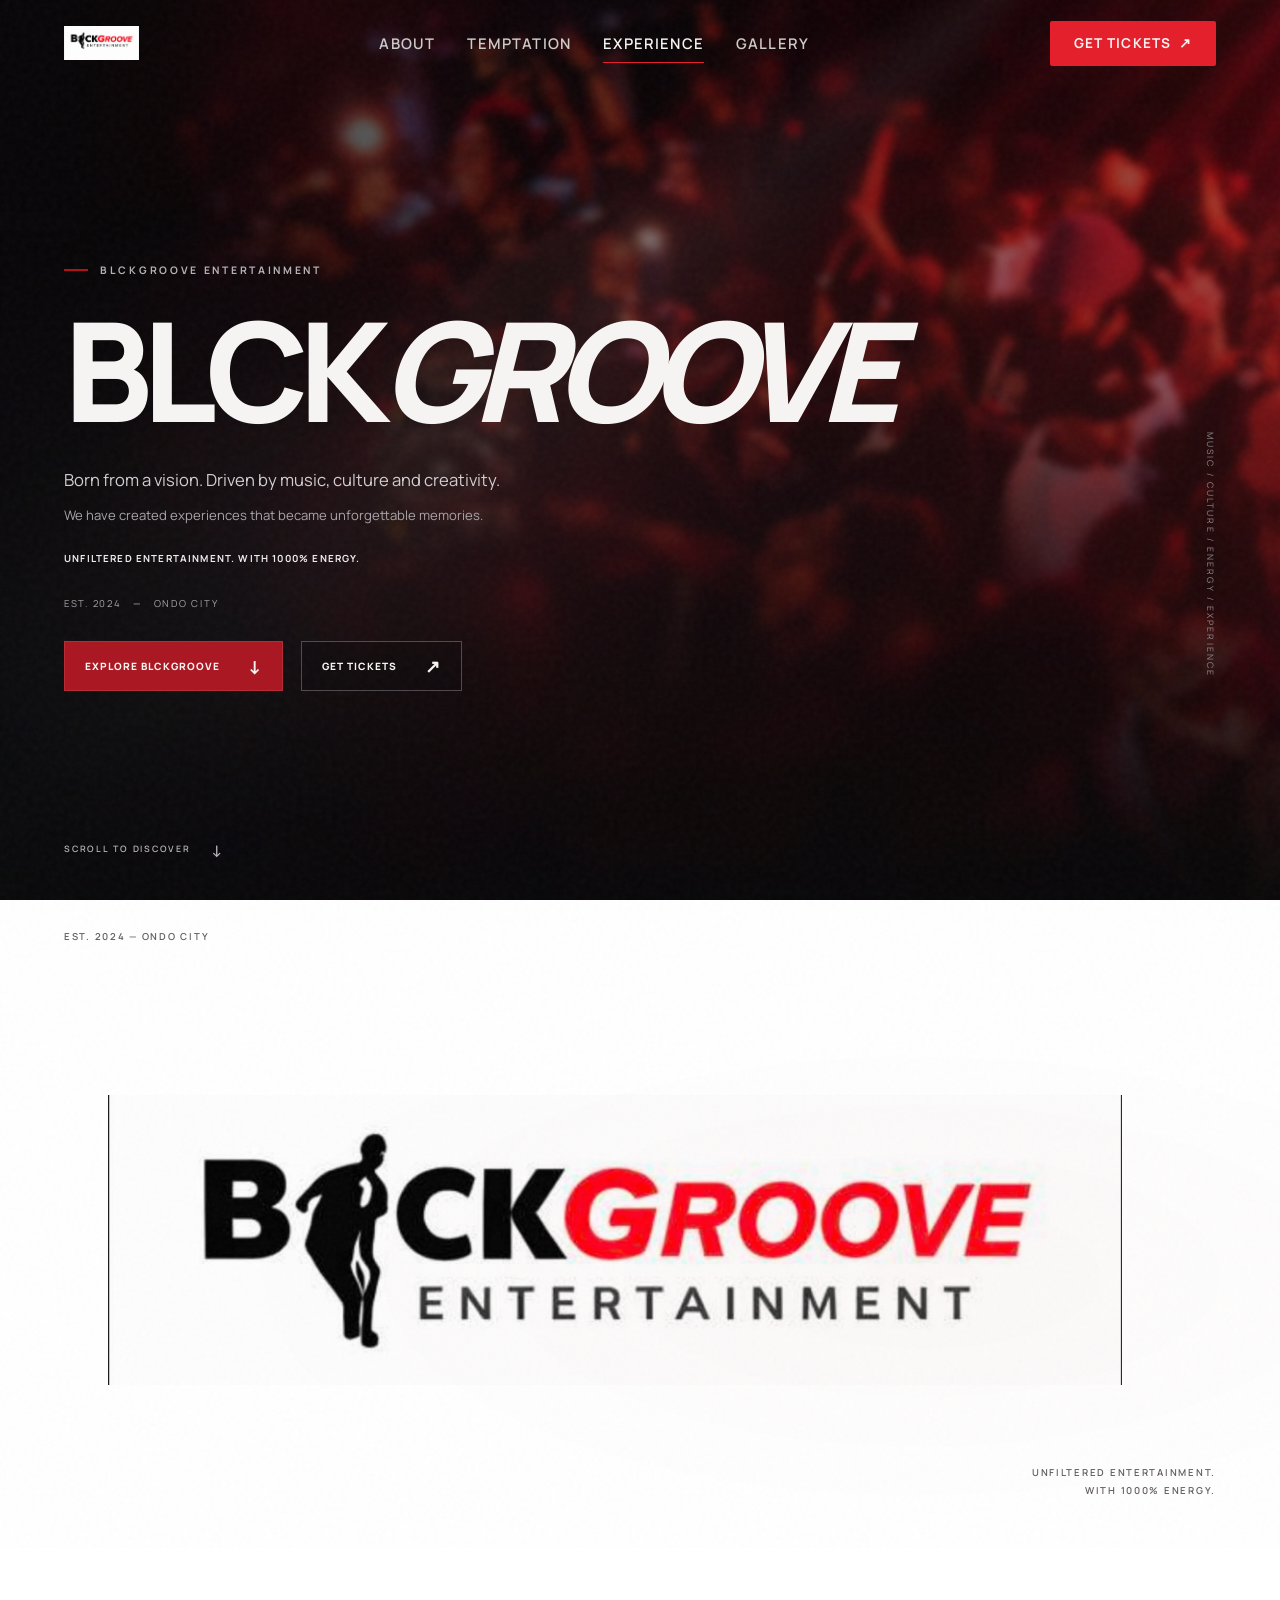
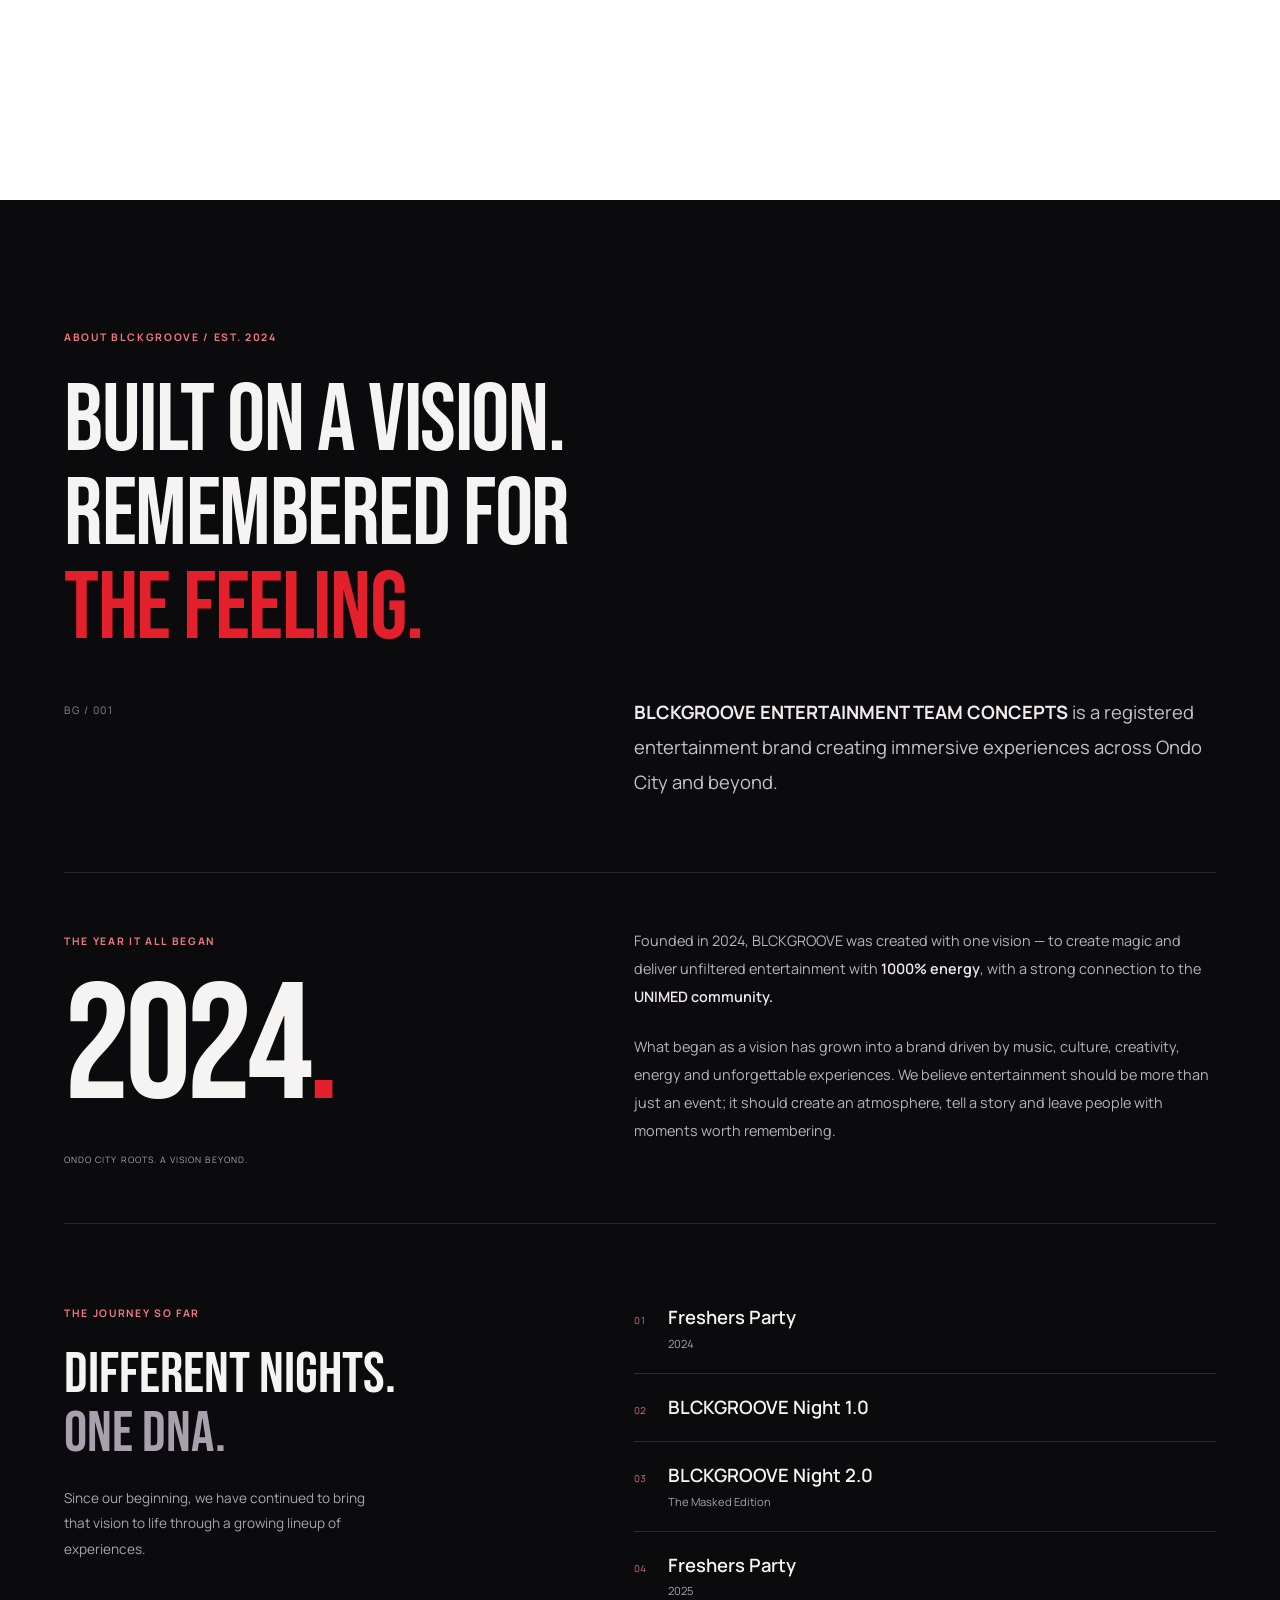
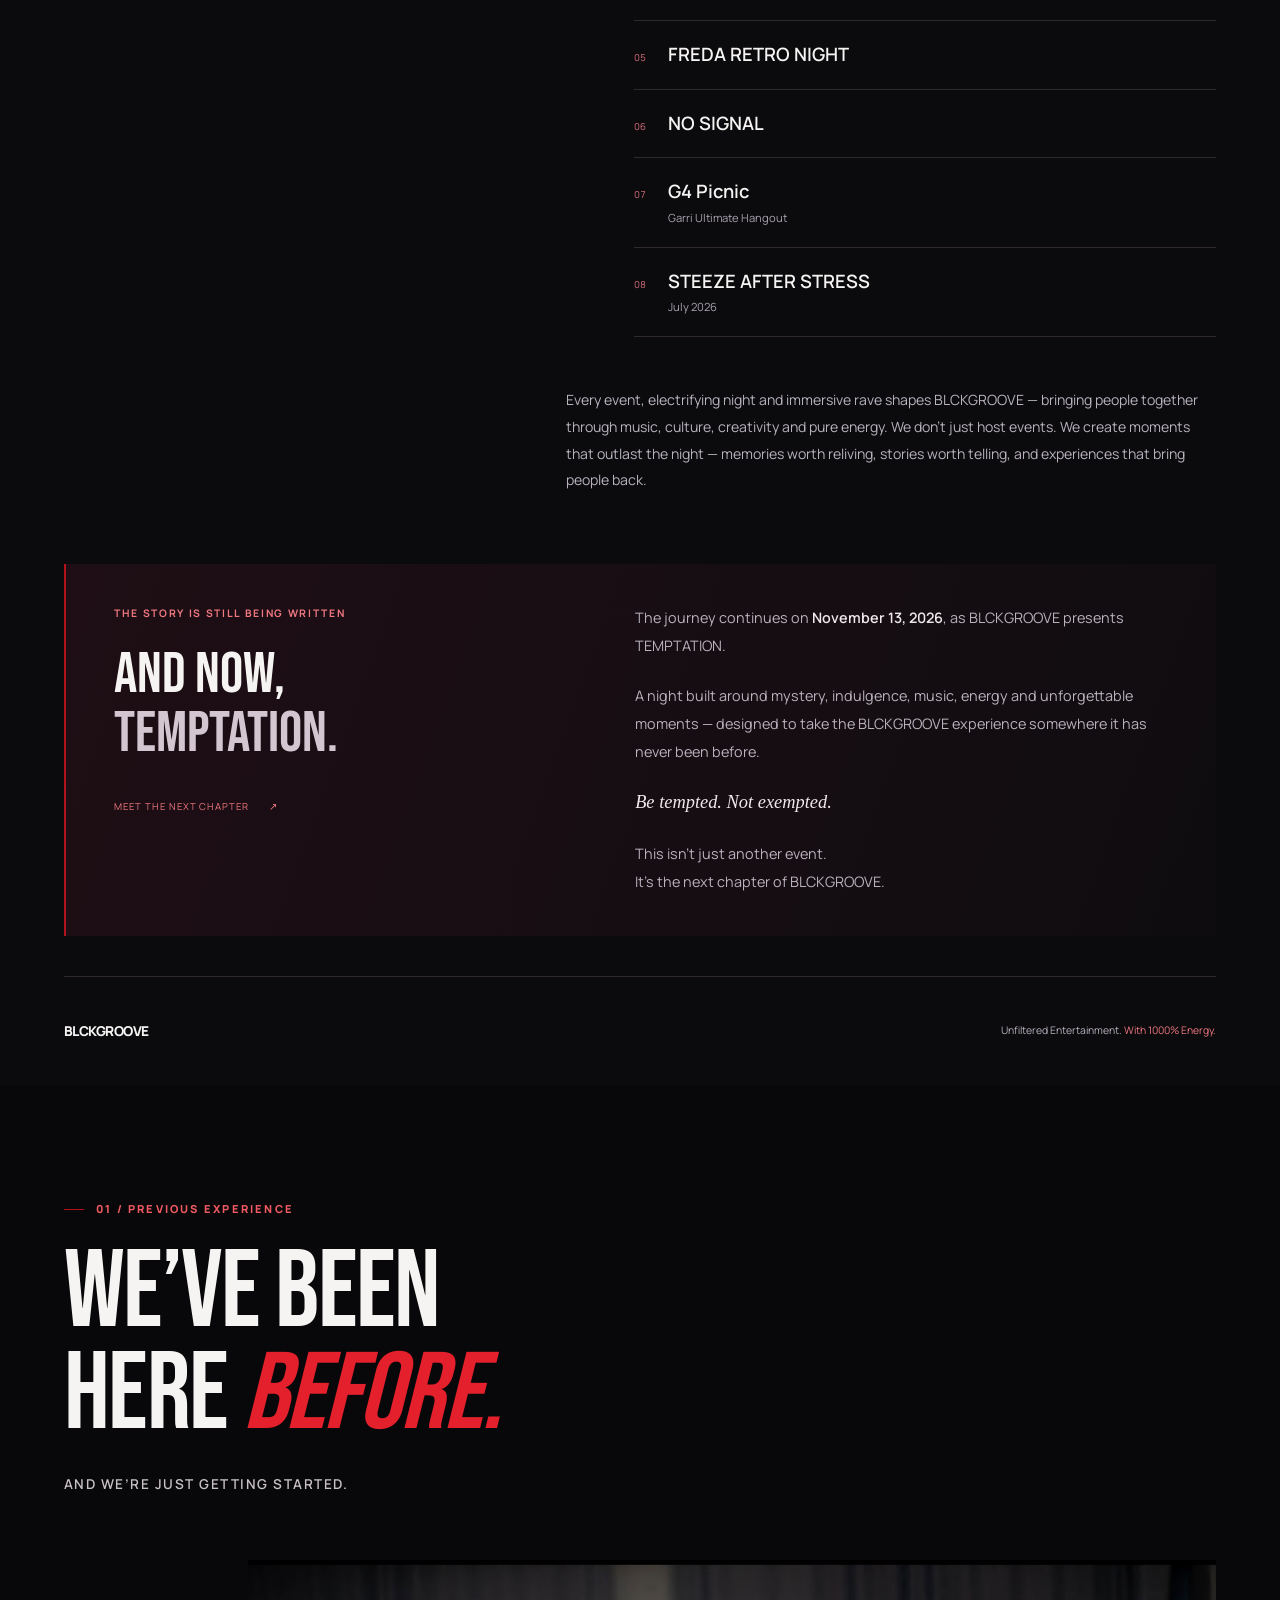
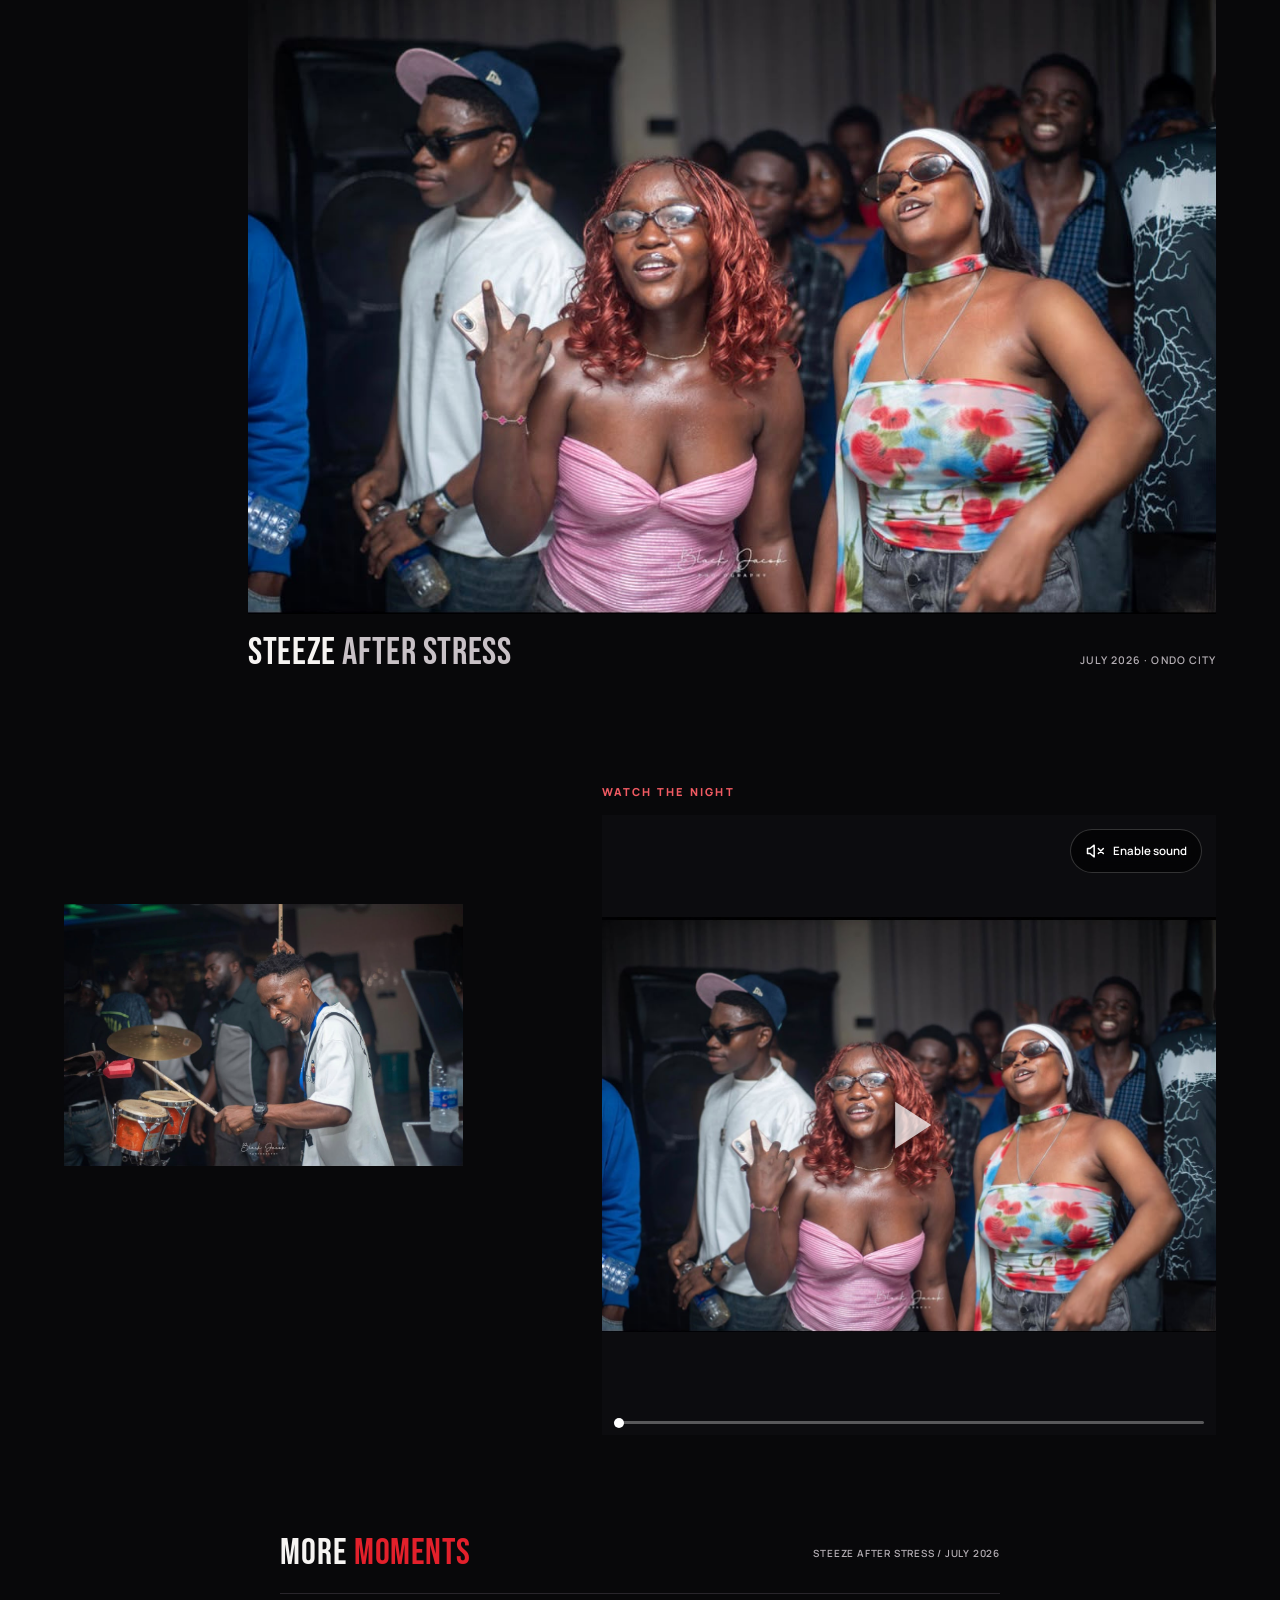
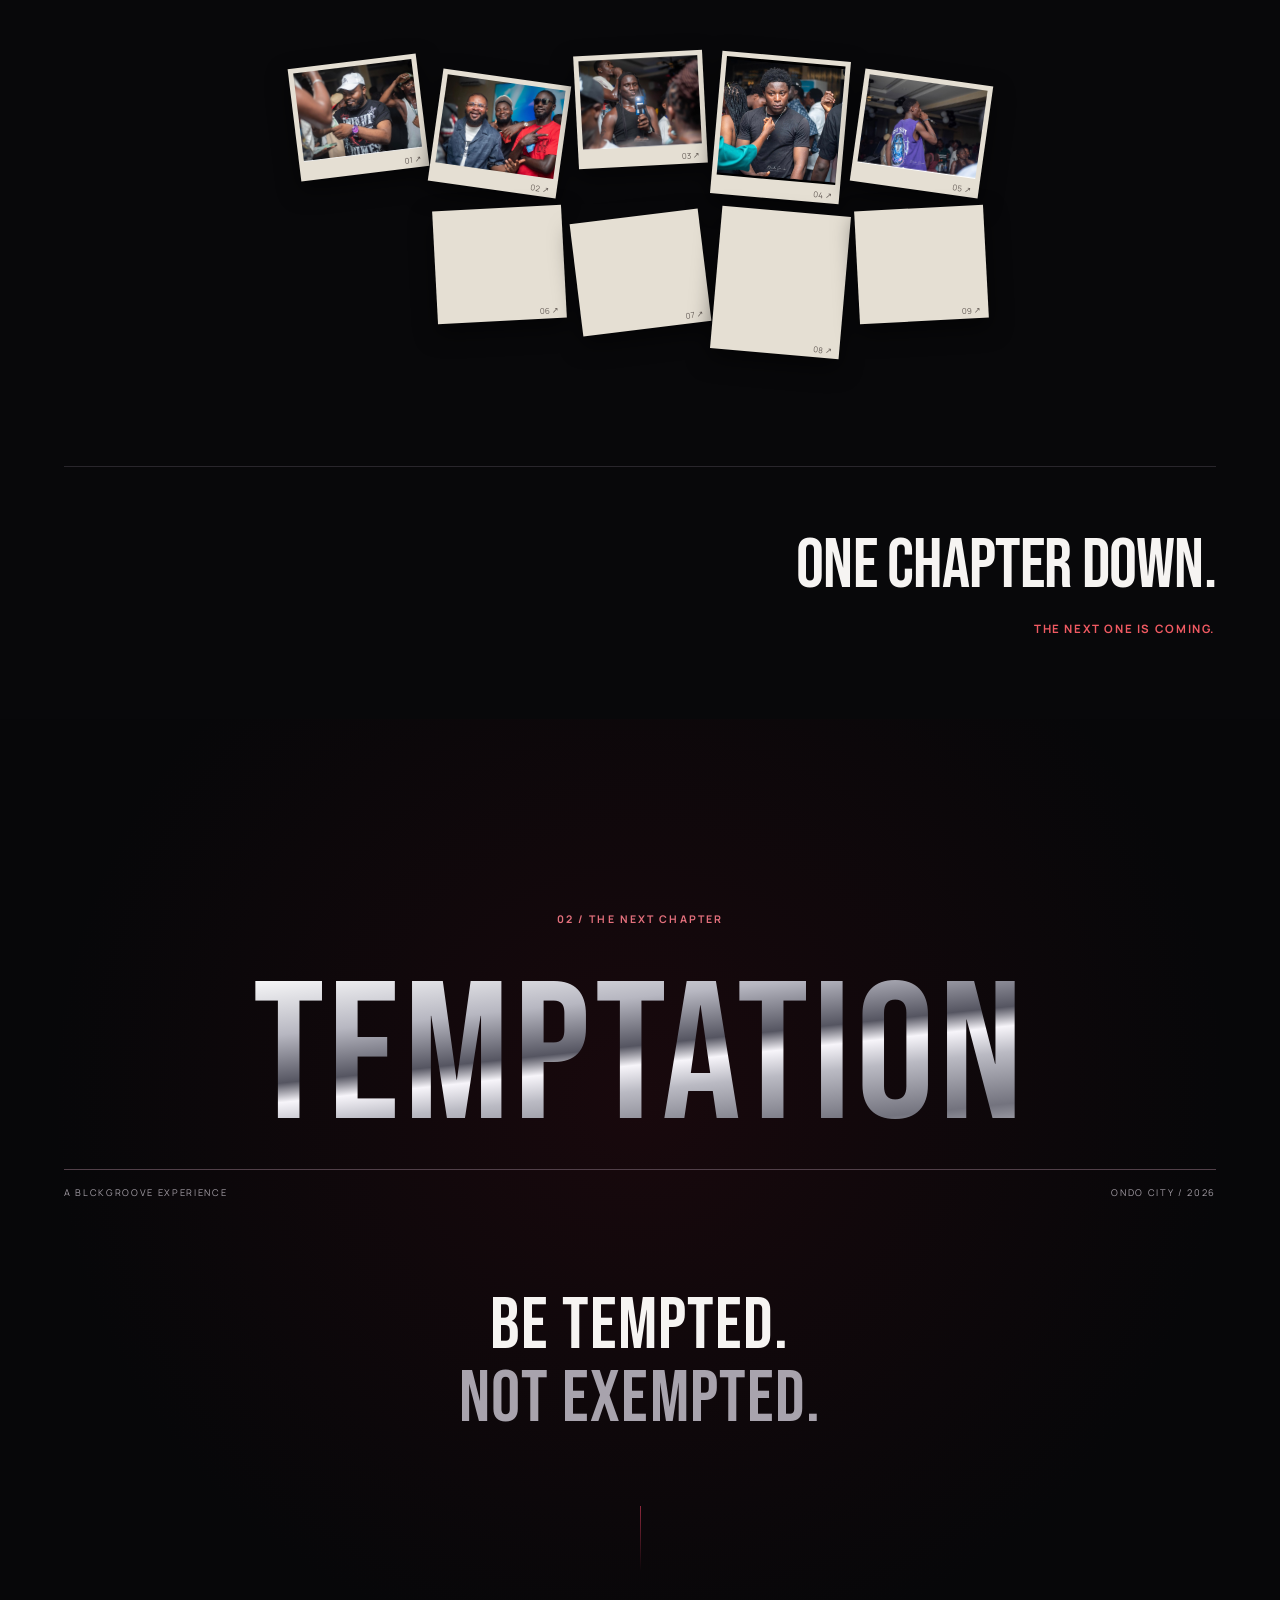
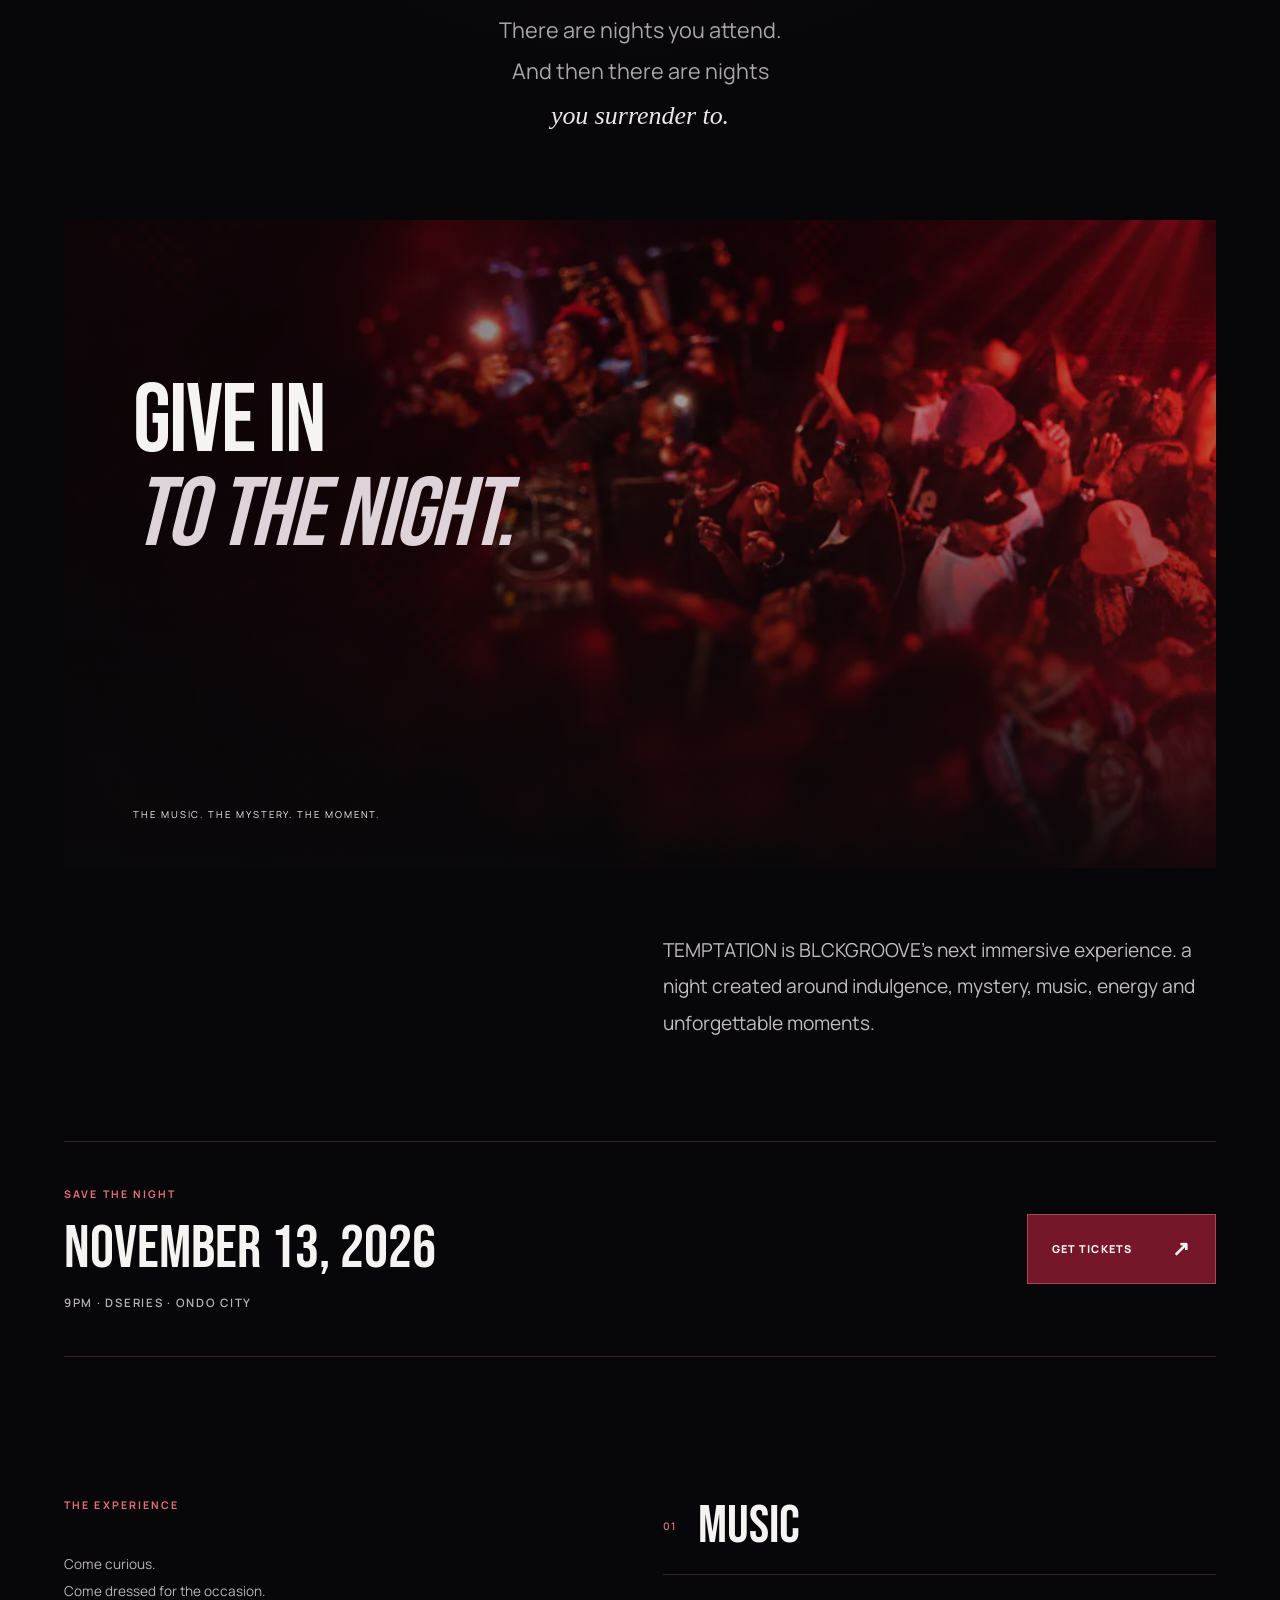
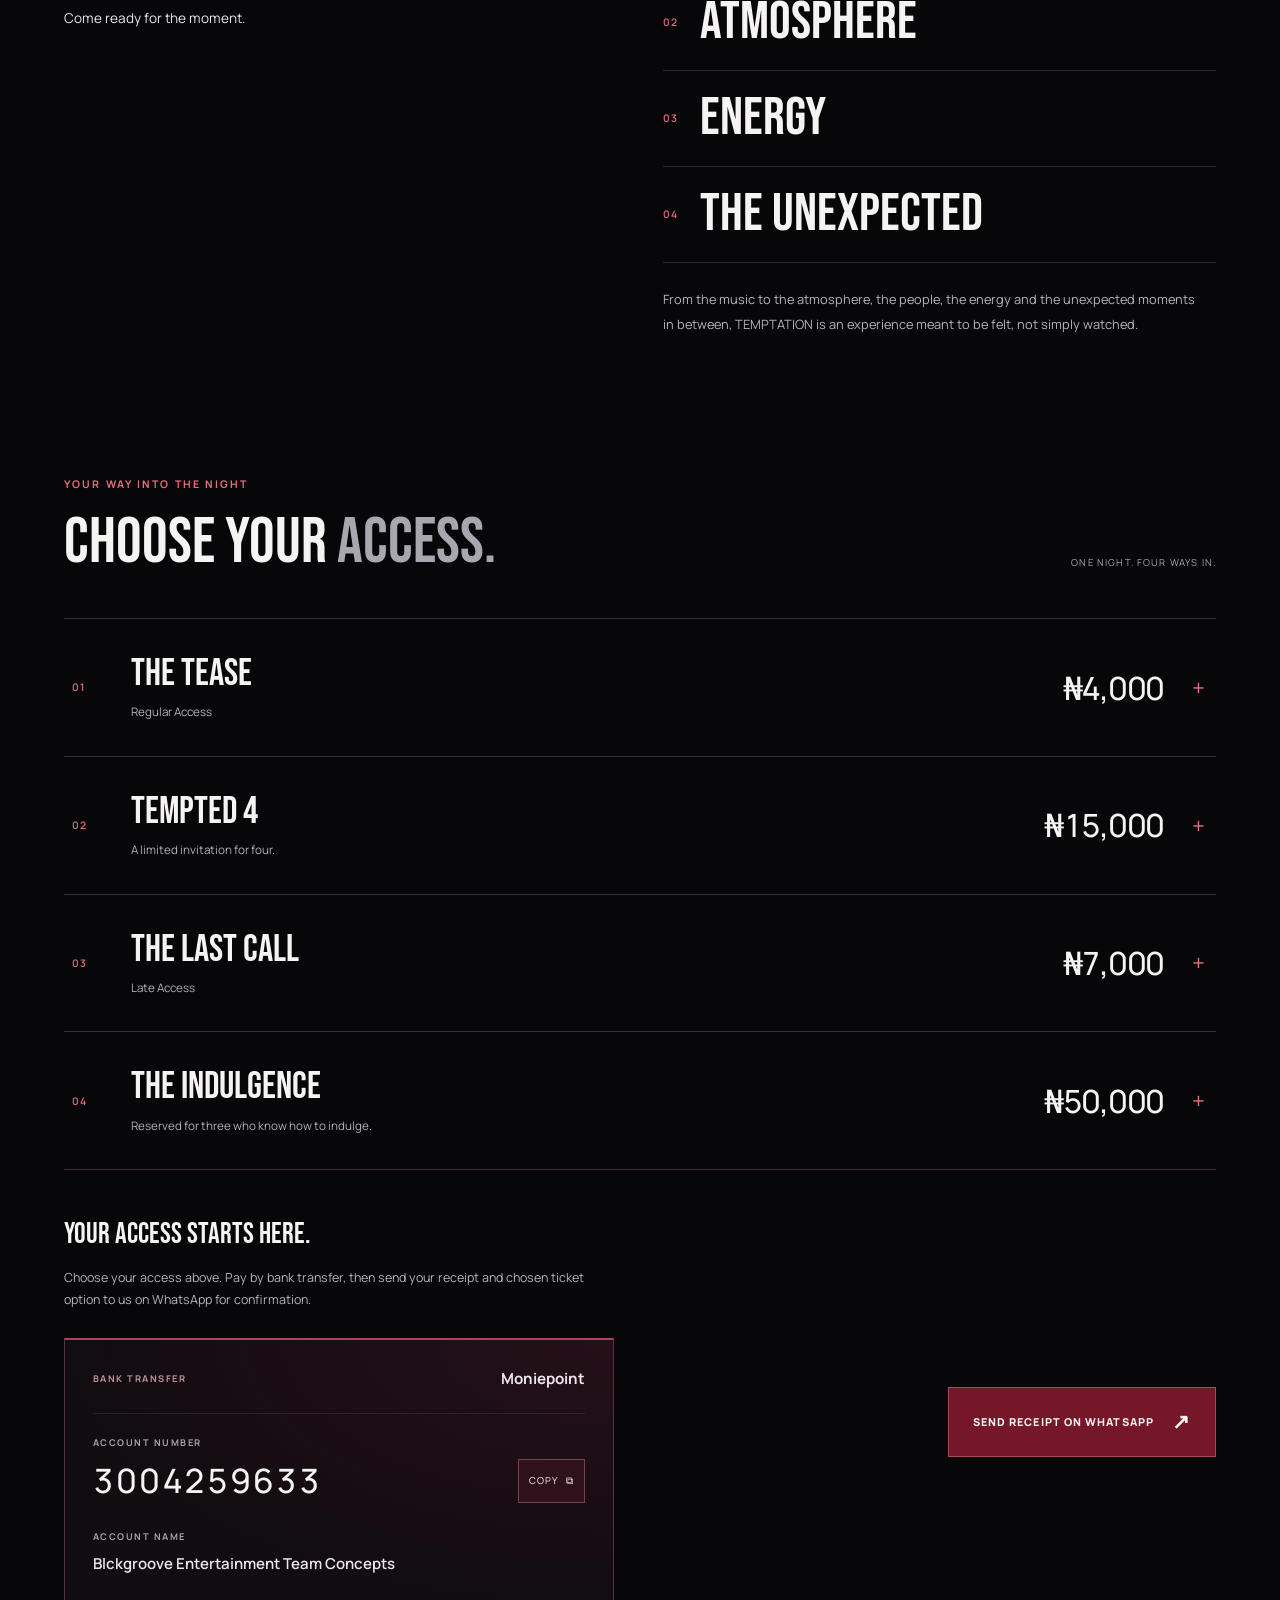
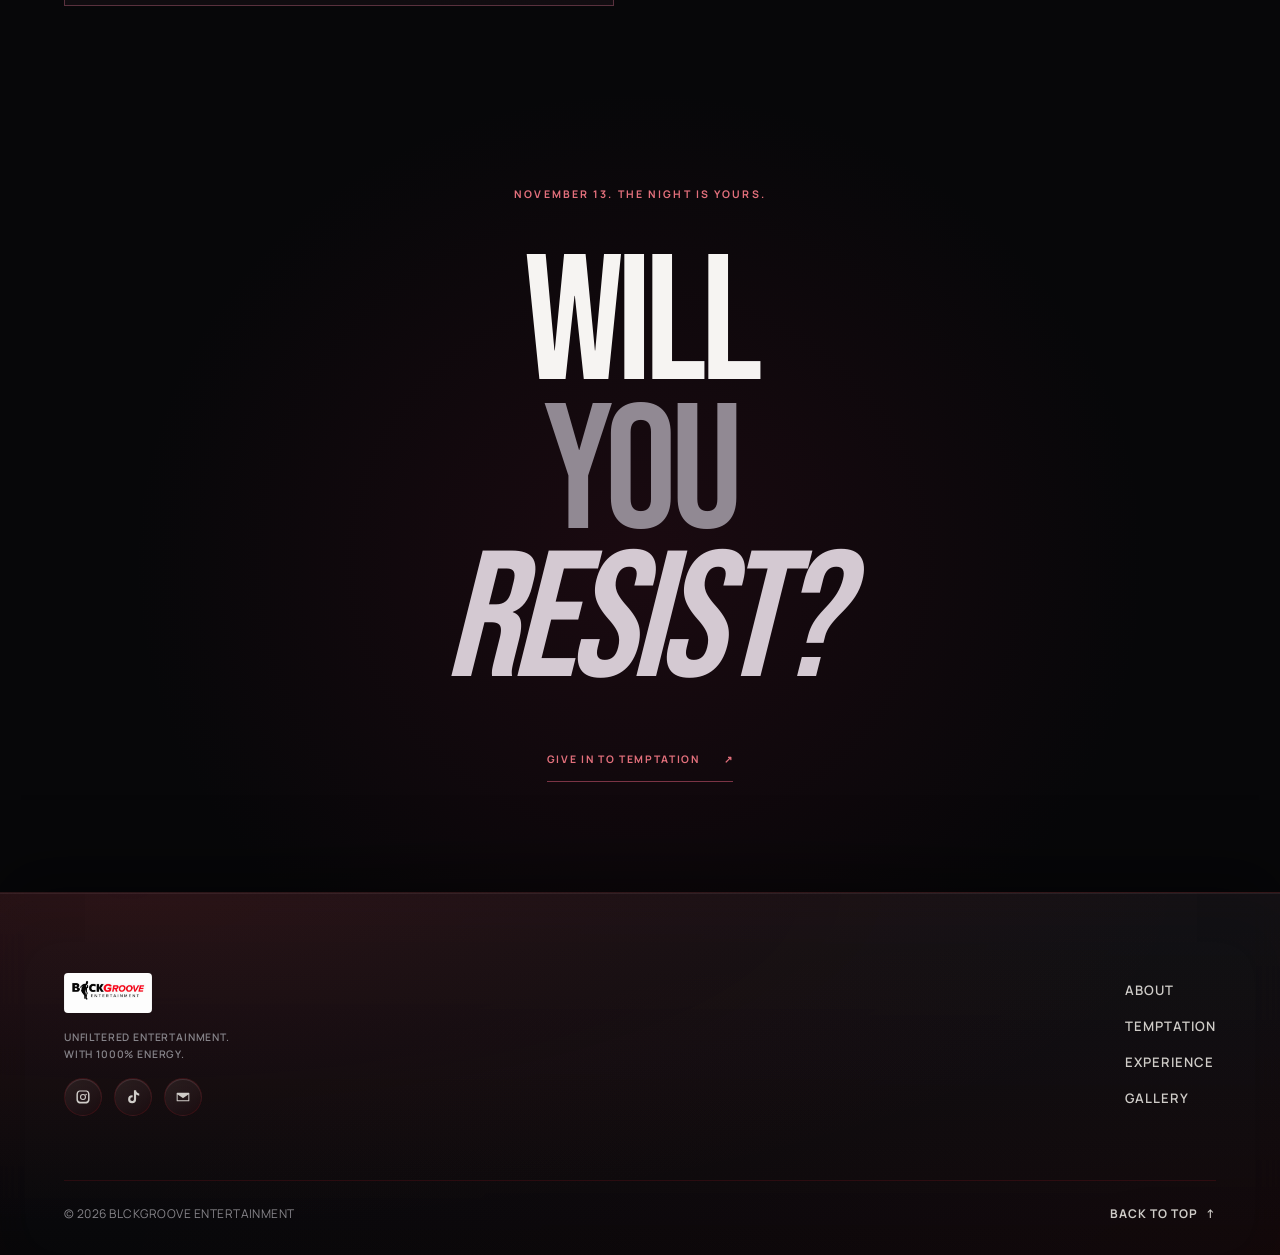
==== index.html @ 329d0d49 "id d" ====
<!doctype html>
<html lang="en">
  <head>
    <meta charset="UTF-8" />
    <meta name="viewport" content="width=device-width, initial-scale=1.0" />
    <title>BLCKGROOVE Events in Ondo City | Parties, Music &amp; Culture</title>
    <meta
      name="description"
      content="BLCKGROOVE Entertainment creates unforgettable parties, nightlife events and music experiences in Ondo City, Nigeria. Discover TEMPTATION and upcoming events."
    />
    <meta
      name="keywords"
      content="events in Ondo City, parties in Ondo, Ondo City nightlife, BLCKGROOVE, Blackgroove Ondo, Blckgroove Odo, music events in Ondo, TEMPTATION event"
    />
    <meta name="author" content="BLCKGROOVE Entertainment Team Concepts" />
    <meta name="robots" content="index, follow, max-image-preview:large" />
    <meta name="theme-color" content="#08080a" />
    <link rel="canonical" href="https://blvkgroove.com.ng/" />
    <meta property="og:type" content="website" />
    <meta property="og:site_name" content="BLCKGROOVE Entertainment" />
    <meta
      property="og:title"
      content="BLCKGROOVE Events in Ondo City | Parties, Music &amp; Culture"
    />
    <meta
      property="og:description"
      content="Parties, nightlife events and unforgettable music experiences in Ondo City, Nigeria."
    />
    <meta property="og:url" content="https://blvkgroove.com.ng/" />
    <meta
      property="og:image"
      content="https://blvkgroove.com.ng/assets/hero/flyer-atmosphere.webp"
    />
    <meta
      property="og:image:alt"
      content="BLCKGROOVE nightlife event in Ondo City"
    />
    <meta name="twitter:card" content="summary_large_image" />
    <meta name="twitter:title" content="BLCKGROOVE Events in Ondo City" />
    <meta
      name="twitter:description"
      content="Parties, nightlife events and music experiences by BLCKGROOVE in Ondo City."
    />
    <meta
      name="twitter:image"
      content="https://blvkgroove.com.ng/assets/hero/flyer-atmosphere.webp"
    />
    <link
      rel="alternate"
      type="application/rss+xml"
      title="BLCKGROOVE events"
      href="events.xml"
    />

    <script type="application/ld+json">
      {
        "@context": "https://schema.org",
        "@graph": [
          {
            "@type": "Organization",
            "@id": "https://blvkgroove.com.ng/#organization",
            "name": "BLCKGROOVE Entertainment Team Concepts",
            "alternateName": [
              "BLCKGROOVE",
              "Blackgroove Ondo",
              "Blckgroove Odo"
            ],
            "url": "https://blvkgroove.com.ng/",
            "logo": "https://blvkgroove.com.ng/assets/logo/blckgroove-logo.jpeg",
            "sameAs": [
              "https://instagram.com/Blckgroovent247",
              "https://tiktok.com/@Blckgroovent247"
            ],
            "areaServed": {
              "@type": "City",
              "name": "Ondo City"
            }
          },
          {
            "@type": "Event",
            "@id": "https://blvkgroove.com.ng/#temptation",
            "name": "TEMPTATION by BLCKGROOVE",
            "description": "TEMPTATION is an immersive BLCKGROOVE nightlife, music and party experience in Ondo City, Nigeria.",
            "startDate": "2026-11-13T21:00:00+01:00",
            "eventStatus": "https://schema.org/EventScheduled",
            "eventAttendanceMode": "https://schema.org/OfflineEventAttendanceMode",
            "image": [
              "https://blvkgroove.com.ng/assets/hero/flyer-atmosphere.webp",
              "https://blvkgroove.com.ng/assets/logo/blckgroove-logo.jpeg"
            ],
            "location": {
              "@type": "Place",
              "name": "DSeries",
              "address": {
                "@type": "PostalAddress",
                "addressLocality": "Ondo City",
                "addressCountry": "NG"
              }
            },
            "organizer": {
              "@id": "https://blvkgroove.com.ng/#organization"
            },
            "offers": [
              {
                "@type": "Offer",
                "name": "The Tease",
                "price": "4000",
                "priceCurrency": "NGN",
                "availability": "https://schema.org/InStock",
                "url": "https://blvkgroove.com.ng/#tickets"
              },
              {
                "@type": "Offer",
                "name": "Tempted 4",
                "price": "15000",
                "priceCurrency": "NGN",
                "availability": "https://schema.org/InStock",
                "url": "https://blvkgroove.com.ng/#tickets"
              }
            ]
          },
          {
            "@type": "VideoObject",
            "name": "Steeze After Stress event film in Ondo City",
            "description": "A short event film from BLCKGROOVE's Steeze After Stress experience in Ondo City.",
            "thumbnailUrl": "https://blvkgroove.com.ng/assets/images/WhatsApp%20Image%202026-09-22%20at%2016.36.47.jpeg",
            "uploadDate": "2026-07-01T00:00:00+01:00",
            "contentUrl": "https://blvkgroove.com.ng/assets/videos/steeze-after-stress-30s.mp4",
            "embedUrl": "https://blvkgroove.com.ng/#previous-experience",
            "isFamilyFriendly": true
          }
        ]
      }
    </script>

    <link
      rel="icon"
      type="image/jpeg"
      href="https://blvkgroove.com.ng/assets/logo/blckgroove-logo.jpeg"
    />
    <link
      rel="shortcut icon"
      type="image/jpeg"
      href="https://blvkgroove.com.ng/assets/logo/blckgroove-logo.jpeg"
    />
    <link
      rel="apple-touch-icon"
      href="https://blvkgroove.com.ng/assets/logo/blckgroove-logo.jpeg"
    />

    <link rel="stylesheet" href="css/variables.css" />
    <link rel="stylesheet" href="css/global.css" />
    <link rel="stylesheet" href="css/hero.css" />
    <link rel="stylesheet" href="css/brand-statement.css" />
    <link rel="stylesheet" href="css/memories.css" />
    <link rel="stylesheet" href="css/about.css" />
    <link rel="stylesheet" href="css/temptation.css" />
    <link rel="stylesheet" href="css/navbar.css" />
    <link rel="stylesheet" href="css/footer.css" />
    <link rel="stylesheet" href="css/responsive.css" />
  </head>
  <body id="top">
    <!-- Navbar is injected here by js/navbar.js from components/navbar.html -->
    <div id="navbar-root"></div>

    <main>
      <section class="hero" aria-labelledby="hero-title" data-hero>
        <!-- Text-free background adapted from the supplied flyer. -->
        <div class="hero__media" aria-hidden="true">
          <img
            src="assets/hero/flyer-atmosphere.webp"
            alt="BLCKGROOVE nightlife event atmosphere in Ondo City"
            fetchpriority="high"
            decoding="async"
            width="1672"
            height="941"
          />
        </div>
        <div class="hero__atmosphere" aria-hidden="true"></div>
        <div class="hero__grain" aria-hidden="true"></div>
        <div class="hero__inner">
          <div class="hero__content">
            <header class="hero__brand">
              <p class="hero__eyebrow">BLCKGROOVE ENTERTAINMENT</p>
              <h1 class="hero__title" id="hero-title">
                BLCK<span>GROOVE</span>
              </h1>
            </header>
            <div class="hero__story">
              <p class="hero__statement">
                Born from a vision. Driven by music, culture and creativity.
              </p>
              <p class="hero__community">
                We have created experiences that became unforgettable memories.
              </p>
              <p class="hero__manifesto">
                UNFILTERED ENTERTAINMENT. <span>WITH 1000% ENERGY.</span>
              </p>
              <p class="hero__origin">
                EST. 2024 <span aria-hidden="true">&mdash;</span> ONDO CITY
              </p>
            </div>
            <div class="hero__actions">
              <a
                class="hero__cta hero__cta--primary"
                href="#about"
                data-hero-scroll
                >EXPLORE BLCKGROOVE <span aria-hidden="true">&darr;</span></a
              >
              <!-- Reserved for the upcoming ticket information section. -->
              <a class="hero__cta hero__cta--secondary" href="#tickets"
                >GET TICKETS <span aria-hidden="true">&nearr;</span></a
              >
            </div>
          </div>
          <p class="hero__edge">MUSIC / CULTURE / ENERGY / EXPERIENCE</p>
          <a class="hero__scroll" href="#about" data-hero-scroll
            >SCROLL TO DISCOVER <span aria-hidden="true">&darr;</span></a
          >
        </div>
      </section>

      <section
        class="brand-statement"
        id="brand"
        aria-label="BLCKGROOVE brand statement"
        data-brand-statement
      >
        <svg width="0" height="0" aria-hidden="true" style="position: absolute">
          <defs>
            <filter id="brand-white-ink" color-interpolation-filters="sRGB">
              <feColorMatrix type="luminanceToAlpha" />
              <feComponentTransfer>
                <feFuncR type="linear" slope="0" intercept="1" />
                <feFuncG type="linear" slope="0" intercept="1" />
                <feFuncB type="linear" slope="0" intercept="1" />
              </feComponentTransfer>
            </filter>
          </defs>
        </svg>
        <div class="brand-statement__stage">
          <div class="brand-statement__light" aria-hidden="true"></div>
          <p class="brand-statement__origin">EST. 2024 &mdash; ONDO CITY</p>
          <div class="brand-statement__reveal">
            <div class="brand-statement__mark">
              <img
                src="assets/logo/blckgroove-logo.jpeg"
                alt="BLCKGROOVE Entertainment"
                width="1242"
                height="565"
                loading="lazy"
                decoding="async"
              />
            </div>
          </div>
          <p class="brand-statement__signature">
            UNFILTERED ENTERTAINMENT.<br />WITH 1000% ENERGY.
          </p>
        </div>
      </section>

      <section class="about" id="about" aria-labelledby="about-title">
        <div class="about__inner">
          <header class="about__header">
            <p class="about__label">ABOUT BLCKGROOVE / EST. 2024</p>
            <h2 id="about-title">
              BUILT ON A VISION.<br />REMEMBERED FOR<br /><span
                >THE FEELING.</span
              >
            </h2>
            <div class="about__intro">
              <span class="about__index" aria-hidden="true">BG / 001</span>
              <p>
                <strong>BLCKGROOVE ENTERTAINMENT TEAM CONCEPTS</strong> is a
                registered entertainment brand creating immersive experiences
                across Ondo City and beyond.
              </p>
            </div>
          </header>
          <div class="about__origin">
            <div class="about__year">
              <span class="about__label">THE YEAR IT ALL BEGAN</span>
              <p>2024<span aria-hidden="true">.</span></p>
              <span>ONDO CITY ROOTS. A VISION BEYOND.</span>
            </div>
            <div class="about__copy">
              <p>
                Founded in 2024, BLCKGROOVE was created with one vision &mdash;
                to create magic and deliver unfiltered entertainment with
                <strong>1000% energy</strong>, with a strong connection to the
                <strong>UNIMED community.</strong>
              </p>
              <p>
                What began as a vision has grown into a brand driven by music,
                culture, creativity, energy and unforgettable experiences. We
                believe entertainment should be more than just an event; it
                should create an atmosphere, tell a story and leave people with
                moments worth remembering.
              </p>
            </div>
          </div>
          <div class="about__archive">
            <div class="about__archive-intro">
              <p class="about__label">THE JOURNEY SO FAR</p>
              <h3>DIFFERENT NIGHTS.<br /><span>ONE DNA.</span></h3>
              <p>
                Since our beginning, we have continued to bring that vision to
                life through a growing lineup of experiences.
              </p>
            </div>
            <ol class="about__events">
              <li>
                <span>01</span>
                <h4>Freshers Party <small>2024</small></h4>
              </li>
              <li>
                <span>02</span>
                <h4>BLCKGROOVE Night 1.0</h4>
              </li>
              <li>
                <span>03</span>
                <h4>BLCKGROOVE Night 2.0 <small>The Masked Edition</small></h4>
              </li>
              <li>
                <span>04</span>
                <h4>Freshers Party <small>2025</small></h4>
              </li>
              <li>
                <span>05</span>
                <h4>FREDA RETRO NIGHT</h4>
              </li>
              <li>
                <span>06</span>
                <h4>NO SIGNAL</h4>
              </li>
              <li>
                <span>07</span>
                <h4>G4 Picnic <small>Garri Ultimate Hangout</small></h4>
              </li>
              <li>
                <span>08</span>
                <h4>STEEZE AFTER STRESS <small>July 2026</small></h4>
              </li>
            </ol>
          </div>
          <p class="about__reflection">
            Every event, electrifying night and immersive rave shapes BLCKGROOVE
            &mdash; bringing people together through music, culture, creativity
            and pure energy. We don&rsquo;t just host events. We create moments
            that outlast the night &mdash; memories worth reliving, stories
            worth telling, and experiences that bring people back.
          </p>
          <aside class="about__next" aria-labelledby="about-next-title">
            <div>
              <p class="about__label">THE STORY IS STILL BEING WRITTEN</p>
              <h3 id="about-next-title">
                AND NOW,<br /><span>TEMPTATION.</span>
              </h3>
              <a href="#temptation"
                >MEET THE NEXT CHAPTER
                <span aria-hidden="true">&nearr;</span></a
              >
            </div>
            <div class="about__copy">
              <p>
                The journey continues on <strong>November 13, 2026</strong>, as
                BLCKGROOVE presents TEMPTATION.
              </p>
              <p>
                A night built around mystery, indulgence, music, energy and
                unforgettable moments &mdash; designed to take the BLCKGROOVE
                experience somewhere it has never been before.
              </p>
              <p class="about__promise">Be tempted. Not exempted.</p>
              <p>
                This isn&rsquo;t just another event.<br />It&rsquo;s the next
                chapter of BLCKGROOVE.
              </p>
            </div>
          </aside>
          <footer class="about__signature">
            <strong>BLCKGROOVE</strong
            ><span>Unfiltered Entertainment. <em>With 1000% Energy.</em></span>
          </footer>
        </div>
      </section>

      <section
        class="memories"
        id="previous-experience"
        aria-labelledby="memories-title"
        data-memories
      >
        <div class="memories__inner">
          <header class="memories__intro" data-reveal>
            <p class="memories__label">01 / PREVIOUS EXPERIENCE</p>
            <h2 id="memories-title">
              WE&rsquo;VE BEEN<br />HERE <em>BEFORE.</em>
            </h2>
            <p class="memories__subheading">
              AND WE&rsquo;RE JUST GETTING STARTED.
            </p>
          </header>
          <figure class="memories__feature" data-reveal>
            <img
              src="assets/images/WhatsApp%20Image%202026-09-22%20at%2016.36.47.jpeg"
              alt="Guests enjoying the night at Steeze After Stress"
              loading="lazy"
              decoding="async"
              width="1242"
              height="839"
            />
            <figcaption>
              <h3>STEEZE <span>AFTER STRESS</span></h3>
              <p>JULY 2026 &middot; ONDO CITY</p>
            </figcaption>
          </figure>
          <div class="memories__pair">
            <figure class="memories__support" data-reveal>
              <img
                src="assets/images/WhatsApp%20Image%202026-09-22%20at%2016.36.49.jpeg"
                alt="A smiling percussionist playing drums at Steeze After Stress"
                loading="lazy"
                decoding="async"
                width="1242"
                height="813"
              />
            </figure>
            <div class="memories__film" data-reveal>
              <p class="memories__label">WATCH THE NIGHT</p>
              <div class="memories__player">
                <video
                  muted
                  playsinline
                  preload="none"
                  controls
                  poster="assets/images/WhatsApp%20Image%202026-09-22%20at%2016.36.47.jpeg"
                  aria-label="Steeze After Stress event film"
                >
                  <source
                    src="assets/videos/steeze-after-stress-30s.mp4"
                    type="video/mp4"
                  />
                  Your browser does not support this video.
                </video>
                <button
                  class="memories__play"
                  type="button"
                  hidden
                  aria-label="Play the Steeze After Stress film"
                >
                  <svg viewBox="0 0 64 64" aria-hidden="true">
                    <path d="M19 10 53 32 19 54Z" />
                  </svg>
                </button>
                <button
                  class="memories__sound"
                  type="button"
                  hidden
                  aria-label="Enable sound"
                  aria-pressed="false"
                >
                  <svg viewBox="0 0 24 24" aria-hidden="true">
                    <path d="M11 5 6 9H3v6h3l5 4Z" />
                    <path class="memories__sound-off" d="m16 9 6 6m0-6-6 6" />
                    <path
                      class="memories__sound-on"
                      d="M15 8a6 6 0 0 1 0 8m3-11a10 10 0 0 1 0 14"
                    />
                  </svg>
                  <span>Enable sound</span>
                </button>
                <input
                  class="memories__seek"
                  type="range"
                  min="0"
                  max="100"
                  value="0"
                  step="0.1"
                  hidden
                  aria-label="Seek through film"
                />
              </div>
              <p class="memories__video-status" role="status"></p>
            </div>
          </div>
          <div class="memories__wall" id="gallery">
            <div class="memories__wall-heading">
              <h3>MORE <em>MOMENTS</em></h3>
              <span>STEEZE AFTER STRESS / JULY 2026</span>
            </div>
            <div class="memories__grid">
              <button
                class="memories__moment"
                type="button"
                data-memory
                data-reveal
                aria-label="Open moment 1 from Steeze After Stress"
              >
                <img
                  src="assets/images/WhatsApp%20Image%202026-09-22%20at%2016.36.44%20(1).jpeg"
                  alt="Guests at Steeze After Stress in Ondo City, moment 1"
                  loading="lazy"
                  decoding="async"
                /><span aria-hidden="true">01 &nearr;</span>
              </button>
              <button
                class="memories__moment"
                type="button"
                data-memory
                data-reveal
                aria-label="Open moment 2 from Steeze After Stress"
              >
                <img
                  src="assets/images/WhatsApp%20Image%202026-09-22%20at%2016.36.44.jpeg"
                  alt="Guests at Steeze After Stress in Ondo City, moment 2"
                  loading="lazy"
                  decoding="async"
                /><span aria-hidden="true">02 &nearr;</span>
              </button>
              <button
                class="memories__moment"
                type="button"
                data-memory
                data-reveal
                aria-label="Open moment 3 from Steeze After Stress"
              >
                <img
                  src="assets/images/WhatsApp%20Image%202026-09-22%20at%2016.36.45.jpeg"
                  alt="Guests at Steeze After Stress in Ondo City, moment 3"
                  loading="lazy"
                  decoding="async"
                /><span aria-hidden="true">03 &nearr;</span>
              </button>
              <button
                class="memories__moment"
                type="button"
                data-memory
                data-reveal
                aria-label="Open moment 4 from Steeze After Stress"
              >
                <img
                  src="assets/images/WhatsApp%20Image%202026-09-22%20at%2016.36.46%20(1).jpeg"
                  alt="Guests at Steeze After Stress in Ondo City, moment 4"
                  loading="lazy"
                  decoding="async"
                /><span aria-hidden="true">04 &nearr;</span>
              </button>
              <button
                class="memories__moment"
                type="button"
                data-memory
                data-reveal
                aria-label="Open moment 5 from Steeze After Stress"
              >
                <img
                  src="assets/images/WhatsApp%20Image%202026-09-22%20at%2016.36.46.jpeg"
                  alt="Guests at Steeze After Stress in Ondo City, moment 5"
                  loading="lazy"
                  decoding="async"
                /><span aria-hidden="true">05 &nearr;</span>
              </button>
              <button
                class="memories__moment"
                type="button"
                data-memory
                data-reveal
                aria-label="Open moment 6 from Steeze After Stress"
              >
                <img
                  src="assets/images/WhatsApp%20Image%202026-09-22%20at%2016.36.47%20(1).jpeg"
                  alt="Guests at Steeze After Stress in Ondo City, moment 6"
                  loading="lazy"
                  decoding="async"
                /><span aria-hidden="true">06 &nearr;</span>
              </button>
              <button
                class="memories__moment"
                type="button"
                data-memory
                data-reveal
                aria-label="Open moment 7 from Steeze After Stress"
              >
                <img
                  src="assets/images/WhatsApp%20Image%202026-09-22%20at%2016.36.48%20(1).jpeg"
                  alt="Guests at Steeze After Stress in Ondo City, moment 7"
                  loading="lazy"
                  decoding="async"
                /><span aria-hidden="true">07 &nearr;</span>
              </button>
              <button
                class="memories__moment"
                type="button"
                data-memory
                data-reveal
                aria-label="Open moment 8 from Steeze After Stress"
              >
                <img
                  src="assets/images/WhatsApp%20Image%202026-09-22%20at%2016.36.48.jpeg"
                  alt="Guests at Steeze After Stress in Ondo City, moment 8"
                  loading="lazy"
                  decoding="async"
                /><span aria-hidden="true">08 &nearr;</span>
              </button>
              <button
                class="memories__moment"
                type="button"
                data-memory
                data-reveal
                aria-label="Open moment 9 from Steeze After Stress"
              >
                <img
                  src="assets/images/WhatsApp%20Image%202026-09-22%20at%2016.36.49%20(1).jpeg"
                  alt="Guests at Steeze After Stress in Ondo City, moment 9"
                  loading="lazy"
                  decoding="async"
                /><span aria-hidden="true">09 &nearr;</span>
              </button>
            </div>
          </div>
          <footer class="memories__ending" data-reveal>
            <p>ONE CHAPTER DOWN.</p>
            <span>THE NEXT ONE IS COMING.</span>
          </footer>
        </div>
        <dialog
          class="memories__lightbox"
          aria-label="Steeze After Stress photos"
        >
          <button
            class="memories__close"
            type="button"
            aria-label="Close photo"
          >
            CLOSE &times;
          </button>
          <button
            class="memories__previous"
            type="button"
            aria-label="Previous photo"
          >
            &larr;
          </button>
          <figure>
            <img alt="" />
            <figcaption aria-live="polite"></figcaption>
          </figure>
          <button class="memories__next" type="button" aria-label="Next photo">
            &rarr;
          </button>
        </dialog>
      </section>

      <section
        class="temptation"
        id="temptation"
        aria-labelledby="temptation-title"
      >
        <div class="temptation__inner">
          <header class="temptation__reveal" data-temptation-reveal>
            <p class="temptation__eyebrow">02 / THE NEXT CHAPTER</p>
            <h2 class="temptation__title" id="temptation-title">TEMPTATION</h2>
            <div class="temptation__title-caption">
              <span>A BLCKGROOVE EXPERIENCE</span><span>ONDO CITY / 2026</span>
            </div>
            <p class="temptation__motto">
              BE TEMPTED.<br /><em>NOT EXEMPTED.</em>
            </p>
          </header>
          <div class="temptation__invitation" data-temptation-reveal>
            <span class="temptation__line" aria-hidden="true"></span>
            <p>
              There are nights you attend.<br />And then there are nights<br /><em
                >you surrender to.</em
              >
            </p>
          </div>
          <figure class="temptation__visual" data-temptation-reveal>
            <img
              src="assets/hero/flyer-atmosphere.webp"
              alt="Red light washes over a crowd gathered around the music"
              loading="lazy"
              decoding="async"
              width="1672"
              height="941"
            />
            <div class="temptation__visual-type" aria-hidden="true">
              GIVE IN<br /><i>TO THE NIGHT.</i>
            </div>
            <figcaption>THE MUSIC. THE MYSTERY. THE MOMENT.</figcaption>
          </figure>
          <div class="temptation__story" data-temptation-reveal>
            <p>
              TEMPTATION is BLCKGROOVE&rsquo;s next immersive experience. a
              night created around indulgence, mystery, music, energy and
              unforgettable moments.
            </p>
          </div>
          <div class="temptation__date" data-temptation-reveal>
            <div>
              <p class="temptation__eyebrow">SAVE THE NIGHT</p>
              <p class="temptation__date-title">
                <time datetime="2026-11-13T21:00:00+01:00"
                  >NOVEMBER 13, 2026</time
                >
              </p>
              <p class="temptation__location">
                9PM &middot; DSERIES &middot; ONDO CITY
              </p>
            </div>
            <a class="temptation__cta" href="#tickets"
              >GET TICKETS <span aria-hidden="true">&nearr;</span></a
            >
          </div>
          <section
            class="temptation__experience"
            id="experience"
            aria-labelledby="experience-title"
          >
            <div data-temptation-reveal>
              <h3 class="temptation__eyebrow" id="experience-title">
                THE EXPERIENCE
              </h3>
              <p class="temptation__dress">
                Come curious.<br />Come dressed for the occasion.<br /><em
                  >Come ready for the moment.</em
                >
              </p>
            </div>
            <div>
              <ol class="temptation__elements">
                <li data-temptation-reveal><span>01</span>MUSIC</li>
                <li data-temptation-reveal><span>02</span>ATMOSPHERE</li>
                <li data-temptation-reveal><span>03</span>ENERGY</li>
                <li data-temptation-reveal><span>04</span>THE UNEXPECTED</li>
              </ol>
              <p class="temptation__experience-note" data-temptation-reveal>
                From the music to the atmosphere, the people, the energy and the
                unexpected moments in between, TEMPTATION is an experience meant
                to be felt, not simply watched.
              </p>
            </div>
          </section>
          <section
            class="temptation__tickets"
            id="tickets"
            aria-labelledby="tickets-title"
          >
            <header class="temptation__ticket-heading" data-temptation-reveal>
              <div>
                <p class="temptation__eyebrow">YOUR WAY INTO THE NIGHT</p>
                <h3 id="tickets-title">CHOOSE YOUR <em>ACCESS.</em></h3>
              </div>
              <span>ONE NIGHT. FOUR WAYS IN.</span>
            </header>
            <ol class="temptation__access">
              <li data-temptation-reveal>
                <details class="temptation__ticket">
                  <summary>
                    <span class="temptation__number">01</span>
                    <span class="temptation__ticket-label">
                      <span class="temptation__ticket-title">THE TEASE</span>
                      <span class="temptation__ticket-subtitle"
                        >Regular Access</span
                      >
                    </span>
                    <span class="temptation__price">&#8358;4,000</span>
                    <span
                      class="temptation__ticket-toggle"
                      aria-hidden="true"
                    ></span>
                  </summary>
                  <div class="temptation__ticket-content">
                    <p class="temptation__access-note">
                      Step into the temptation.
                    </p>
                  </div>
                </details>
              </li>
              <li data-temptation-reveal>
                <details class="temptation__ticket">
                  <summary>
                    <span class="temptation__number">02</span>
                    <span class="temptation__ticket-label">
                      <span class="temptation__ticket-title">TEMPTED 4</span>
                      <span class="temptation__ticket-subtitle"
                        >A limited invitation for four.</span
                      >
                    </span>
                    <span class="temptation__price">&#8358;15,000</span>
                    <span
                      class="temptation__ticket-toggle"
                      aria-hidden="true"
                    ></span>
                  </summary>
                  <div class="temptation__ticket-content">
                    <p class="temptation__access-note">
                      Four tempted. One night. Zero regrets.
                    </p>
                  </div>
                </details>
              </li>
              <li data-temptation-reveal>
                <details class="temptation__ticket">
                  <summary>
                    <span class="temptation__number">03</span>
                    <span class="temptation__ticket-label">
                      <span class="temptation__ticket-title"
                        >THE LAST CALL</span
                      >
                      <span class="temptation__ticket-subtitle"
                        >Late Access</span
                      >
                    </span>
                    <span class="temptation__price">&#8358;7,000</span>
                    <span
                      class="temptation__ticket-toggle"
                      aria-hidden="true"
                    ></span>
                  </summary>
                  <div class="temptation__ticket-content">
                    <p class="temptation__access-note">
                      The night is still calling.
                    </p>
                  </div>
                </details>
              </li>
              <li data-temptation-reveal>
                <details class="temptation__ticket">
                  <summary>
                    <span class="temptation__number">04</span>
                    <span class="temptation__ticket-label">
                      <span class="temptation__ticket-title"
                        >THE INDULGENCE</span
                      >
                      <span class="temptation__ticket-subtitle"
                        >Reserved for three who know how to indulge.</span
                      >
                    </span>
                    <span class="temptation__price">&#8358;50,000</span>
                    <span
                      class="temptation__ticket-toggle"
                      aria-hidden="true"
                    ></span>
                  </summary>
                  <div class="temptation__ticket-content">
                    <p class="temptation__ticket-description">
                      An exclusive private setting, elevated access, and a
                      complimentary bottle of vodka.
                    </p>
                    <p class="temptation__access-note">
                      Some pleasures are better kept reserved.
                    </p>
                  </div>
                </details>
              </li>
            </ol>
            <div class="temptation__booking" data-temptation-reveal>
              <div>
                <h4>YOUR ACCESS STARTS HERE.</h4>
                <p>
                  Choose your access above. Pay by bank transfer, then send your
                  receipt and chosen ticket option to us on WhatsApp for
                  confirmation.
                </p>
                <div
                  class="temptation__bank"
                  aria-label="Bank transfer details"
                >
                  <div class="temptation__bank-top">
                    <span>BANK TRANSFER</span><strong>Moniepoint</strong>
                  </div>
                  <span class="temptation__bank-label">ACCOUNT NUMBER</span>
                  <div class="temptation__account-row">
                    <strong class="temptation__account">3004259633</strong
                    ><button
                      class="temptation__copy"
                      type="button"
                      data-copy-account
                      hidden
                      aria-label="Copy account number 3004259633"
                    >
                      COPY <span aria-hidden="true">&#10697;</span>
                    </button>
                  </div>
                  <span class="temptation__bank-label">ACCOUNT NAME</span>
                  <p class="temptation__account-name">
                    Blckgroove Entertainment Team Concepts
                  </p>
                  <p
                    class="temptation__copy-status"
                    role="status"
                    aria-live="polite"
                  ></p>
                </div>
              </div>
              <a
                class="temptation__cta"
                href="https://wa.me/2348121234627?text=Hi%20BLCKGROOVE%2C%20I%20would%20like%20to%20confirm%20my%20TEMPTATION%20ticket.%20I%20will%20attach%20my%20payment%20receipt%20and%20chosen%20ticket%20option."
                target="_blank"
                rel="noopener noreferrer"
                >SEND RECEIPT ON WHATSAPP
                <span aria-hidden="true">&nearr;</span></a
              >
            </div>
          </section>
          <footer class="temptation__ending" data-temptation-reveal>
            <p class="temptation__eyebrow">NOVEMBER 13. THE NIGHT IS YOURS.</p>
            <p class="temptation__question">
              WILL<br /><span>YOU</span><br /><em>RESIST?</em>
            </p>
            <a href="#tickets" class="temptation__last-link"
              >GIVE IN TO TEMPTATION <span aria-hidden="true">&nearr;</span></a
            >
          </footer>
        </div>
      </section>
    </main>

    <!-- Footer is injected here by js/footer.js from components/footer.html -->
    <div id="footer-root"></div>

    <script src="js/navbar.js"></script>
    <script src="js/mobile-menu.js"></script>
    <script src="js/footer.js"></script>
    <script src="js/hero.js"></script>
    <script src="js/brand-statement.js"></script>
    <script src="js/memories.js"></script>
    <script src="js/temptation.js"></script>
    <script src="js/main.js"></script>
  </body>
</html>
---- css/variables.css ----
/* ==========================================================================
   BLCKGROOVE — Design Tokens
   Single source of truth for color, type, spacing, motion and z-index.
   Palette pulled from the brand mark + TEMPTATION event materials:
   near-black ground, two reds (a deep base red and a hot signal red),
   warm white, and a chrome/silver ramp reserved for special event moments.
   ========================================================================== */

:root {
  /* ---- Color: ground ---- */
  --color-void: #08080a;         /* page background */
  --color-black: #0e0e11;        /* base surface */
  --color-black-raised: #17171b; /* navbar surface once scrolled */
  --color-black-line: #2a2a30;   /* hairline borders on dark */

  /* ---- Color: red ---- */
  --color-red-deep: #6b0f14;     /* shadow / low-emphasis red */
  --color-red: #b3121a;          /* brand red, mid */
  --color-red-hot: #e3202b;      /* accent / hover / CTA */
  --color-red-hot-dim: rgba(227, 32, 43, 0.35);

  /* ---- Color: neutral ---- */
  --color-white: #f6f4f2;
  --color-bone: #cfccc8;         /* secondary text on dark */
  --color-fog: #86848a;          /* tertiary / muted text */

  /* ---- Color: chrome (reserved for event-specific flourishes) ---- */
  --chrome-1: #f2f2f4;
  --chrome-2: #b9b9bf;
  --chrome-3: #6f6f76;
  --gradient-chrome: linear-gradient(155deg, var(--chrome-1) 0%, var(--chrome-3) 45%, var(--chrome-1) 70%, var(--chrome-2) 100%);

  /* ---- Type ---- */
  --font-display: 'Bebas Neue', 'Oswald', sans-serif;   /* reserved for hero/event display text */
  --font-body: 'Manrope', -apple-system, BlinkMacSystemFont, 'Segoe UI', sans-serif;

  --nav-link-size: 0.92rem;
  --nav-link-tracking: 0.08em;

  /* ---- Spacing scale ---- */
  --space-1: 4px;
  --space-2: 8px;
  --space-3: 12px;
  --space-4: 16px;
  --space-5: 24px;
  --space-6: 32px;
  --space-7: 48px;
  --space-8: 64px;

  /* ---- Layout ---- */
  --nav-height: 88px;
  --nav-height-scrolled: 64px;
  --content-max: 1280px;
  --edge-padding: clamp(20px, 5vw, 64px);

  /* ---- Motion ---- */
  --ease-standard: cubic-bezier(0.4, 0, 0.2, 1);
  --ease-out: cubic-bezier(0.16, 1, 0.3, 1);
  --duration-fast: 180ms;
  --duration-mid: 320ms;
  --duration-slow: 480ms;

  /* ---- Elevation ---- */
  --shadow-nav: 0 8px 30px rgba(0, 0, 0, 0.35);

  /* ---- Z-index scale ---- */
  --z-nav: 1000;
  --z-mobile-menu: 1100;
}
---- css/global.css ----
/* ==========================================================================
   BLCKGROOVE — Global base styles
   ========================================================================== */

@import url('https://fonts.googleapis.com/css2?family=Bebas+Neue&family=Manrope:wght@400;500;600;700;800&display=swap');

*,
*::before,
*::after {
  box-sizing: border-box;
}

html {
  scroll-behavior: smooth;
  scroll-padding-top: var(--nav-height-scrolled);
}

body {
  margin: 0;
  min-height: 100vh;
  background: var(--color-void);
  color: var(--color-white);
  font-family: var(--font-body);
  font-size: 16px;
  line-height: 1.5;
  -webkit-font-smoothing: antialiased;
  -moz-osx-font-smoothing: grayscale;
}

/* body gets this class while the mobile menu is open, locking scroll */
body.menu-open {
  overflow: hidden;
  height: 100vh;
}

img {
  max-width: 100%;
  display: block;
}

a {
  color: inherit;
  text-decoration: none;
}

button {
  font-family: inherit;
  cursor: pointer;
  border: none;
  background: none;
  color: inherit;
}

ul {
  list-style: none;
  margin: 0;
  padding: 0;
}

/* Visible keyboard focus everywhere — never remove this without replacing it */
a:focus-visible,
button:focus-visible {
  outline: 2px solid var(--color-red-hot);
  outline-offset: 3px;
  border-radius: 2px;
}

/* Placeholder hero spacer so the transparent navbar has something to sit over
   while Phase 1 only ships the navbar. Remove once the real hero is built. */
.hero-placeholder {
  height: 100vh;
  min-height: 640px;
  background:
    radial-gradient(ellipse at 50% 0%, rgba(179, 18, 26, 0.16), transparent 60%),
    linear-gradient(180deg, var(--color-black) 0%, var(--color-void) 100%);
  display: flex;
  align-items: center;
  justify-content: center;
  padding: var(--edge-padding);
  text-align: center;
}

.hero-placeholder__note {
  color: var(--color-fog);
  font-size: 0.85rem;
  letter-spacing: 0.04em;
  max-width: 420px;
}

@media (prefers-reduced-motion: reduce) {
  html {
    scroll-behavior: auto;
  }
  * {
    animation-duration: 0.01ms !important;
    animation-iteration-count: 1 !important;
    transition-duration: 0.01ms !important;
  }
}
---- css/hero.css ----
/* Brand introduction. All styles are scoped to the hero. */
.hero {
  position: relative;
  isolation: isolate;
  overflow: hidden;
  min-height: 100vh;
  min-height: 100svh;
  background: #08080a;
}
.hero__media, .hero__atmosphere, .hero__grain { position: absolute; pointer-events: none; }
.hero__media { inset: -3%; z-index: -3; transform: translate3d(0, var(--hero-drift, 0px), 0); }
.hero__media img, .hero__media video { width: 100%; height: 100%; object-fit: cover; object-position: 65% center; opacity: .8; filter: blur(5px); }
.hero__media img.is-loading { opacity: 0; }
.hero__media img.is-ready { animation: hero-image-enter 1.4s ease-out both; }
@keyframes hero-image-enter {
  from { opacity: 0; transform: scale(1.025); }
  to { opacity: .8; transform: scale(1); }
}
.hero__media::after {
  content: '';
  position: absolute;
  inset: 0;
  background: linear-gradient(90deg, rgba(8,8,10,.78), rgba(8,8,10,.15)), linear-gradient(0deg, #08080a, transparent 65%);
}
.hero__atmosphere {
  opacity: .35;
  z-index: -2;
  inset: -12%;
  background:
    linear-gradient(180deg, rgba(8,8,10,.22), transparent 30%, #08080a 100%),
    radial-gradient(ellipse at 80% 48%, rgba(143,20,29,.55), transparent 58%),
    conic-gradient(from 218deg at 80% 0%, transparent 0deg, rgba(185,184,195,.22) 12deg, transparent 24deg 360deg),
    conic-gradient(from 190deg at 62% 0%, transparent 0deg, rgba(137,19,29,.42) 13deg, transparent 29deg 360deg);
  transform: translate3d(0, var(--hero-drift, 0px), 0);
}
.hero__atmosphere::after {
  content: '';
  position: absolute;
  inset: 10% 0;
  background: radial-gradient(ellipse at 35% 55%, rgba(151,158,173,.11), transparent 48%);
  animation: hero-atmosphere 16s ease-in-out infinite alternate;
}
.hero__grain {
  z-index: -1;
  inset: 0;
  opacity: .04;
  background-image: url("data:image/svg+xml,%3Csvg viewBox='0 0 180 180' xmlns='http://www.w3.org/2000/svg'%3E%3Cfilter id='n'%3E%3CfeTurbulence type='fractalNoise' baseFrequency='.85' numOctaves='3' stitchTiles='stitch'/%3E%3C/filter%3E%3Cpath fill='%23fff' filter='url(%23n)' d='M0 0h180v180H0z'/%3E%3C/svg%3E");
}
.hero__inner {
  position: relative;
  width: 100%;
  max-width: var(--content-max);
  min-height: 100vh;
  min-height: 100svh;
  margin: 0 auto;
  padding: calc(var(--nav-height) + 56px) var(--edge-padding) 28px;
  display: flex;
  flex-direction: column;
}
.hero p, .hero h1 { margin: 0; }
.hero__content { margin-block: auto; padding-block: 30px 48px; }
.hero__eyebrow {
  display: flex;
  align-items: center;
  gap: 12px;
  font-size: .65rem;
  font-weight: 700;
  letter-spacing: .26em;
  color: #b7b1b4;
}
.hero__eyebrow::before { content: ''; width: 24px; height: 2px; background: var(--color-red); }
.hero .hero__title {
  margin: 26px 0 30px;
  font-family: var(--font-body);
  font-size: clamp(3rem, 10.8vw, 138px);
  font-weight: 800;
  letter-spacing: -.075em;
  line-height: .95;
}
.hero__title span { display: inline-block; font-style: italic; padding-right: .08em; }
.hero__story { max-width: 540px; }
.hero__statement { font-size: clamp(.95rem, 1.3vw, 1.1rem); line-height: 1.8; color: #d2cdd0; text-wrap: pretty; }
.hero .hero__community { margin-top: 9px; font-size: .82rem; line-height: 1.8; color: #aaa4aa; }
.hero .hero__manifesto { margin-top: 22px; font-size: .61rem; font-weight: 700; letter-spacing: .12em; line-height: 1.9; color: #eeeaed; }
.hero .hero__origin { margin-top: 28px; font-size: .6rem; letter-spacing: .18em; color: #aaa4aa; }
.hero__origin span { margin-inline: 8px; color: #d2cdd0; }
.hero__actions { display: flex; flex-direction: row; align-items: center; gap: 18px; margin-top: 30px; }
.hero__cta {
  display: inline-flex;
  align-items: center;
  justify-content: space-between;
  gap: 28px;
  min-height: 50px;
  padding: 15px 20px;
  border: 1px solid transparent;
  font-size: .63rem;
  font-weight: 800;
  letter-spacing: .1em;
  transition: background .25s ease, border-color .25s ease, transform .25s ease;
}
.hero__cta--primary { background: #aa1823; border-color: rgba(255,160,165,.15); }
.hero__cta--secondary { border-color: rgba(222,219,226,.3); background: rgba(12,12,15,.2); }
.hero__cta span { font-size: 1.15rem; line-height: 1; transition: transform .25s ease; }
.hero__cta:hover { transform: translateY(-2px); }
.hero__cta--primary:hover { background: #c5202c; }
.hero__cta--secondary:hover { background: rgba(222,219,226,.07); border-color: #c1bac4; }
.hero__cta--primary:hover span { transform: translateY(3px); }
.hero__cta--secondary:hover span { transform: translate(2px,-2px); }
.hero__edge {
  position: absolute;
  right: var(--edge-padding);
  top: 48%;
  writing-mode: vertical-rl;
  font-size: .55rem;
  letter-spacing: .24em;
  color: #8f8990;
}
.hero__scroll {
  display: flex;
  align-items: center;
  align-self: flex-start;
  gap: 20px;
  min-height: 44px;
  font-size: .55rem;
  font-weight: 600;
  letter-spacing: .2em;
  color: #b8b3b8;
}
.hero__scroll span { font-size: 1rem; animation: hero-scroll 3s ease-in-out infinite; }
.hero__brand, .hero__story, .hero__actions { animation: hero-enter 1s both cubic-bezier(.16,1,.3,1); }
.hero__story { animation-delay: .16s; }
.hero__actions { animation-delay: .32s; }
@keyframes hero-enter { from { opacity: 0; transform: translateY(20px); } to { opacity: 1; transform: translateY(0); } }
@keyframes hero-atmosphere { from { opacity: .4; transform: translateX(-3%); } to { opacity: 1; transform: translateX(3%); } }
@keyframes hero-scroll { 0%, 100% { transform: translateY(0); } 50% { transform: translateY(4px); } }
@media (max-width: 760px) {
  .hero__inner { padding-top: calc(var(--nav-height) + 24px); padding-bottom: 18px; }
  .hero__content { padding-block: 24px 32px; }
  .hero__eyebrow { font-size: .53rem; letter-spacing: .18em; }
  .hero .hero__title { font-size: clamp(2.25rem, 12.6vw, 92px); margin: 26px 0; }
  .hero__story { max-width: 470px; }
  .hero__statement { font-size: .94rem; line-height: 1.7; }
  .hero .hero__community { font-size: .76rem; max-width: 280px; }
  .hero .hero__manifesto { font-size: .56rem; letter-spacing: .08em; margin-top: 20px; }
  .hero__manifesto span { display: block; }
  .hero .hero__origin { margin-top: 22px; font-size: .55rem; }
  .hero__actions { gap: 10px; margin-top: 24px; }
  .hero__cta { padding: 14px 12px; gap: 12px; font-size: .54rem; }
  .hero__edge { position: static; writing-mode: horizontal-tb; font-size: .47rem; letter-spacing: .15em; padding-bottom: 12px; }
  .hero__scroll { font-size: .5rem; }
}
@media (max-width: 350px) {
  .hero__actions { gap: 8px; }
  .hero__cta { padding-inline: 9px; gap: 8px; font-size: .5rem; }
}
@media (prefers-reduced-motion: reduce) {
  .hero__media img.is-ready { animation: none; }
  .hero__brand, .hero__story, .hero__actions, .hero__scroll span, .hero__atmosphere::after { animation: none; }
  .hero__atmosphere, .hero__media { transform: none; }
  .hero__cta, .hero__cta span { transition: none; }
}
---- css/brand-statement.css ----
/* Compact sticky composition with room for a gradual scroll reveal. */
.brand-statement {
  height: 100vh;
  height: 100svh;
  background: #fff;
  position: relative;
}
.brand-statement__stage {
  position: sticky;
  top: var(--nav-height-scrolled);
  height: 72vh;
  height: 72svh;
  min-height: 420px;
  overflow: hidden;
  isolation: isolate;
  display: grid;
  align-items: center;
}
.brand-statement__light {
  position: absolute;
  inset: 0;
  z-index: 0;
  background: radial-gradient(ellipse at 72% 58%, rgba(179,18,26,.025), transparent 55%);
}
.brand-statement__stage::after {
  content: '';
  position: absolute;
  inset: 0;
  pointer-events: none;
  opacity: .035;
  background-image: url("data:image/svg+xml,%3Csvg viewBox='0 0 180 180' xmlns='http://www.w3.org/2000/svg'%3E%3Cfilter id='n'%3E%3CfeTurbulence type='fractalNoise' baseFrequency='.85' numOctaves='3' stitchTiles='stitch'/%3E%3C/filter%3E%3Cpath fill='%23fff' filter='url(%23n)' d='M0 0h180v180H0z'/%3E%3C/svg%3E");
}
.brand-statement__origin, .brand-statement__signature {
  position: absolute;
  margin: 0;
  font-size: .6rem;
  font-weight: 600;
  line-height: 1.9;
  letter-spacing: .18em;
  color: #625c61;
}
.brand-statement__origin { top: 28px; left: var(--edge-padding); }
.brand-statement__signature { bottom: 48px; right: var(--edge-padding); text-align: right; }
.brand-statement__reveal {
  position: relative;
  width: 100%;
  mix-blend-mode: multiply;
}
.brand-statement__mark {
  position: relative;
  width: 86%;
  margin-inline: auto;
  aspect-ratio: 3.5 / 1;
  overflow: hidden;
  transform: translate3d(var(--brand-x, 0vw), var(--brand-y, 0px), 0) scale(var(--brand-scale, 1));
  transform-origin: center;
  will-change: transform;
  /* Preserve the supplied logo's original black and red colours. */
}
.brand-statement__mark img {
  position: absolute;
  width: 100%;
  max-width: none;
  height: auto;
  left: 0;
  top: 50%;
  transform: translateY(-43%);
}
@media (max-width: 760px) {
  .brand-statement { height: 80svh; }
  .brand-statement__stage { height: 54svh; min-height: 300px; }
  .brand-statement__mark { width: 94%; }
  .brand-statement__origin { font-size: .52rem; }
  .brand-statement__signature { bottom: 32px; font-size: .52rem; }
}
@media (prefers-reduced-motion: reduce) {
  .brand-statement { height: auto; }
  .brand-statement__stage { position: relative; }
  .brand-statement__reveal { clip-path: none; }
  .brand-statement__mark { transform: none; will-change: auto; }
}
---- css/memories.css ----
/* One previous experience, presented as an editorial memory. */
.memories { background: #08080a; padding: clamp(64px, 9vw, 130px) 0 0; }
.memories__inner { max-width: 1280px; margin: auto; padding: 0 var(--edge-padding); }
.memories figure, .memories p, .memories h2, .memories h3 { margin: 0; }
.memories__label { font-size: .69rem; font-weight: 800; letter-spacing: .2em; color: #f05a62; }
.memories__intro .memories__label::before { content: ''; display: inline-block; width: 20px; height: 1px; background: #b3121a; margin-right: 12px; vertical-align: middle; }
.memories__intro h2 { font-family: var(--font-display); font-size: clamp(4rem, 8.5vw, 7.4rem); line-height: .94; font-weight: 400; margin: 26px 0 24px; letter-spacing: -.015em; }
.memories__intro h2 em, .memories__wall-heading h3 em { color: var(--color-red-hot); font-style: normal; }
.memories__intro h2 em { font-style: italic; }
.memories__subheading { font-size: clamp(.72rem, 1.1vw, .85rem); font-weight: 600; line-height: 1.8; letter-spacing: .11em; color: #c8c1c6; }
.memories .memories__feature { width: 84%; margin: 64px 0 0 auto; }
.memories__feature > img { width: 100%; height: auto; filter: contrast(1.025); }
.memories__feature figcaption { display: flex; align-items: baseline; justify-content: space-between; gap: 20px; padding-top: 18px; }
.memories__feature h3 { font-family: var(--font-display); font-size: clamp(1.85rem, 3vw, 2.5rem); line-height: 1.1; font-weight: 400; letter-spacing: .015em; }
.memories__feature h3 span { color: #c8c1c6; }
.memories__feature figcaption p { font-size: .66rem; font-weight: 600; color: #b3adb3; letter-spacing: .1em; line-height: 1.7; }
.memories__pair { display: grid; grid-template-columns: .65fr 1fr; align-items: start; gap: 12%; margin-top: 110px; }
.memories .memories__support { margin-top: 120px; }
.memories__support img { width: 100%; height: auto; }
.memories__film .memories__label { margin-bottom: 14px; }
.memories__player { position: relative; background: #111114; }
.memories__player video { display: block; width: 100%; max-height: 620px; aspect-ratio: 4 / 5; object-fit: contain; background: #0c0c0f; }
.memories__play { position: absolute; inset: 0; display: grid; place-items: center; width: 100%; background: transparent; touch-action: manipulation; }
.memories__play svg { width: 68px; height: 68px; fill: #ffffffb8; filter: drop-shadow(0 2px 10px #0005); transition: opacity .18s ease, transform .18s ease; }
.memories__play.is-playing svg { opacity: 0; transform: scale(1.2); }
.memories__play:focus-visible { outline: 2px solid white; outline-offset: -4px; }
.memories__sound { position: absolute; z-index: 2; top: 14px; right: 14px; display: flex; align-items: center; gap: 8px; min-height: 44px; padding: 10px 14px; border: 1px solid #ffffff30; border-radius: 999px; background: #0009; backdrop-filter: blur(12px); color: white; font-size: .72rem; font-weight: 600; touch-action: manipulation; }
.memories__sound svg { width: 20px; height: 20px; fill: none; stroke: currentColor; stroke-width: 1.8; stroke-linecap: round; stroke-linejoin: round; }
.memories__sound .memories__sound-on, .memories__sound.is-audible .memories__sound-off { display: none; }
.memories__sound.is-audible .memories__sound-on { display: block; }
.memories__seek { --progress: 0%; position: absolute; z-index: 2; bottom: 0; left: 12px; width: calc(100% - 24px); height: 24px; margin: 0; appearance: none; background: transparent; cursor: pointer; }
.memories__seek::-webkit-slider-runnable-track { height: 3px; border-radius: 3px; background: linear-gradient(to right, white var(--progress), #ffffff50 var(--progress)); }
.memories__seek::-moz-range-track { height: 3px; border-radius: 3px; background: linear-gradient(to right, white var(--progress), #ffffff50 var(--progress)); }
.memories__seek::-webkit-slider-thumb { appearance: none; height: 10px; width: 10px; margin-top: -3.5px; border-radius: 50%; background: white; }
.memories__seek::-moz-range-thumb { height: 10px; width: 10px; border: 0; border-radius: 50%; background: white; }
.memories__play[hidden], .memories__sound[hidden], .memories__seek[hidden] { display: none; }
.memories .memories__video-status { font-size: .75rem; color: #b3adb3; margin-top: 10px; }
.memories__wall { margin: 90px auto 0; max-width: 720px; }
.memories__wall-heading { display: flex; justify-content: space-between; align-items: center; gap: 20px; padding-bottom: 22px; border-bottom: 1px solid #29262c; margin-bottom: 24px; }
.memories__wall-heading h3 { font-family: var(--font-display); font-size: clamp(1.8rem, 3vw, 2.3rem); font-weight: 400; line-height: 1; letter-spacing: .025em; }
.memories__wall-heading > span { font-size: .62rem; font-weight: 600; letter-spacing: .08em; line-height: 1.7; color: #b3adb3; }
.memories__grid { display: grid; grid-template-columns: repeat(5,minmax(0,1fr)); gap: 12px; align-items: center; padding: 28px 14px 32px; }
.memories__moment { --tilt: -7deg; --lift: 0px; position: relative; padding: 5px 5px 19px; background: #e5dfd3; box-shadow: 0 9px 22px #0008; transform: translateY(var(--lift)) rotate(var(--tilt)); animation: memory-float 5s ease-in-out infinite alternate; animation-delay: -2s; }
.memories__moment:nth-child(3n + 2) { --tilt: 8deg; --lift: 16px; animation-delay: -4s; }
.memories__moment:nth-child(3n) { --tilt: -3deg; --lift: -8px; animation-duration: 6s; }
.memories__moment:nth-child(4n) { --tilt: 5deg; --lift: 10px; }
.memories__moment:nth-child(6) { grid-column: 2; }
@keyframes memory-float { to { transform: translateY(calc(var(--lift) - 7px)) rotate(calc(var(--tilt) + 2deg)); } }
.memories__moment img { width: 100%; aspect-ratio: 4 / 3; object-fit: cover; transition: transform .4s ease; }
.memories__moment:nth-child(4n) img { aspect-ratio: 1; }
.memories__moment span { position: absolute; bottom: 3px; right: 7px; color: #453c38; font-size: .5rem; opacity: .8; transition: opacity .3s; }
.memories__moment:hover, .memories__moment:focus-visible { animation-play-state: paused; z-index: 2; scale: 1.12; }
.memories__moment:hover img, .memories__moment:focus-visible img { transform: scale(1.04); }
.memories__moment:hover span, .memories__moment:focus-visible span { opacity: 1; }
.memories__ending { margin-top: 90px; padding: 64px 0 80px; text-align: right; border-top: 1px solid #29262c; }
.memories__ending p { font-family: var(--font-display); font-size: clamp(2.6rem,5.5vw,5rem); line-height: 1; letter-spacing: -.01em; }
.memories__ending span { display: block; font-size: .72rem; font-weight: 700; line-height: 1.7; letter-spacing: .14em; color: #f05a62; margin-top: 18px; }
.memories [data-reveal].is-pending { opacity: 0; transform: translateY(20px); }
.memories [data-reveal] { transition: opacity .8s ease, transform .8s cubic-bezier(.16,1,.3,1); }
.memories .memories__moment { transition: opacity .8s ease, scale .3s ease; }
.memories .memories__moment.is-pending { animation-play-state: paused; }
.memories__lightbox { border: 0; padding: 64px 64px 32px; width: 100vw; max-width: none; height: 100dvh; max-height: none; margin: 0; background: rgba(5,5,8,.97); color: #fff; }
.memories__lightbox[open] { display: grid; grid-template-columns: 48px minmax(0,1fr) 48px; gap: 16px; align-items: center; }
.memories__lightbox::backdrop { background: #08080a; }
.memories__lightbox figure { display: flex; flex-direction: column; align-items: center; min-width: 0; pointer-events: none; }
.memories__lightbox img { max-height: calc(100dvh - 150px); max-width: 100%; width: auto; object-fit: contain; pointer-events: auto; }
.memories__lightbox figcaption { font-size: .65rem; letter-spacing: .12em; color: #bab2bd; margin-top: 16px; }
.memories__lightbox button { min-width: 44px; min-height: 44px; }
.memories__close { position: absolute; right: 24px; top: 16px; font-size: .65rem; letter-spacing: .13em; }
.memories__previous, .memories__next { font-size: 1.5rem; }
@media (max-width: 760px) {
  .memories__intro h2 { font-size: clamp(3.4rem,14vw,5rem); }
  .memories .memories__feature { width: 100%; margin-top: 40px; }
  .memories__feature figcaption { display: block; }
  .memories__feature figcaption p { margin-top: 7px; }
  .memories__pair { display: flex; flex-direction: column; gap: 36px; margin-top: 48px; }
  .memories__film { order: -1; width: 100%; }
  .memories .memories__support { margin-top: 0; width: 68%; }
  .memories__player video { max-height: 70svh; }
  .memories__wall { margin-top: 52px; }
  .memories__wall-heading { align-items: start; flex-direction: column; gap: 8px; }
  .memories__grid { grid-template-columns: repeat(3,minmax(0,1fr)); gap: 18px 10px; padding: 20px 8px 28px; }
  .memories__moment:nth-child(6) { grid-column: auto; }
  .memories__moment:nth-child(n) { margin-top: 0; }
  .memories__moment:nth-child(n) img { aspect-ratio: 4 / 3; }
  .memories__ending { margin-top: 48px; padding: 40px 0 56px; }
  .memories__lightbox { padding: 64px 10px 24px; }
  .memories__lightbox[open] { grid-template-columns: 36px minmax(0,1fr) 36px; gap: 0; }
}
@media (prefers-reduced-motion: reduce) {
  .memories__play svg { transition: none; }
  .memories .memories__moment { animation: none; transition: none; }
  .memories [data-reveal].is-pending { opacity: 1; transform: none; }
  .memories [data-reveal], .memories__moment img, .memories__moment span { transition: none; }
}
---- css/about.css ----
.about { background: #0b0b0e; padding: clamp(72px, 10vw, 144px) 0 0; }
.about__inner { max-width: 1280px; margin: auto; padding: 0 var(--edge-padding); }
.about p, .about h2, .about h3, .about h4 { margin: 0; }
.about__label { font-size: .65rem; font-weight: 700; letter-spacing: .16em; color: #f07880; line-height: 1.8; }
.about__header h2 { font: 400 clamp(3rem, 7.5vw, 6.6rem)/.98 var(--font-display); letter-spacing: -.015em; margin: 28px 0 38px; }
.about__header h2 span { color: var(--color-red-hot); }
.about__intro { display: grid; grid-template-columns: 1fr 1.25fr; gap: 9%; align-items: start; }
.about__index { font-size: .65rem; letter-spacing: .15em; color: #8d8791; padding-top: 8px; }
.about__intro p { font-size: clamp(.95rem, 1.5vw, 1.15rem); line-height: 1.9; color: #c8c2cb; }
.about__intro strong { font-weight: 700; color: #f0ebee; }
.about__origin { display: grid; grid-template-columns: 1fr 1.25fr; gap: 9%; margin-top: 72px; padding: 54px 0; border-block: 1px solid #30282f; }
.about__year > p { font: 400 clamp(6rem, 13vw, 11rem)/1 var(--font-display); letter-spacing: -.03em; margin: 14px 0; }
.about__year > p span { color: var(--color-red-hot); }
.about__year > span:last-child { font-size: .55rem; letter-spacing: .12em; color: #aaa2ad; }
.about__copy p { font-size: .9rem; line-height: 1.95; color: #b9b2bd; }
.about__copy p + p { margin-top: 22px; }
.about__copy strong { color: #eee8ed; font-weight: 600; }
.about__archive { display: grid; grid-template-columns: 1fr 1.25fr; gap: 9%; padding-top: 80px; }
.about__archive-intro h3, .about__next h3 { font: 400 clamp(2.4rem, 4.5vw, 4rem)/1.03 var(--font-display); margin: 22px 0; }
.about__archive-intro h3 span { color: #a8a0ac; }
.about__archive-intro > p:last-child { max-width: 310px; font-size: .85rem; line-height: 1.9; color: #aaa3af; }
.about__events { list-style: none; margin: 0; padding: 0; }
.about__events li { display: flex; align-items: baseline; gap: 22px; border-bottom: 1px solid #30282f; padding: 20px 0; }
.about__events li:first-child { padding-top: 0; }
.about__events li > span { font-size: .6rem; color: #db717d; font-variant-numeric: tabular-nums; }
.about__events h4 { font-size: clamp(.95rem, 1.5vw, 1.15rem); font-weight: 600; line-height: 1.5; }
.about__events small { display: block; font-size: .7rem; font-weight: 400; color: #a9a1ae; margin-top: 4px; }
.about .about__reflection { max-width: 650px; margin: 50px 0 70px auto; font-size: .88rem; line-height: 1.9; color: #b9b2bd; }
.about__next { display: grid; grid-template-columns: 1fr 1.25fr; gap: 9%; padding: 40px clamp(20px, 4vw, 48px); border-left: 2px solid #b3121a; background: linear-gradient(110deg, #3b121e66, #17101555); }
.about__next h3 span { color: #d4c6d0; }
.about__next a { display: inline-flex; align-items: center; gap: 20px; min-height: 44px; font-size: .6rem; letter-spacing: .1em; color: #f07880; }
.about__copy .about__promise { color: #eee8ed; font: italic 1.15rem/1.6 Georgia, serif; }
.about__signature { display: flex; align-items: center; justify-content: space-between; gap: 20px; padding: 44px 0; margin-top: 40px; border-top: 1px solid #30282f; }
.about__signature strong { font-size: .85rem; font-weight: 800; letter-spacing: -.04em; }
.about__signature > span { font-size: .65rem; color: #b9b2bd; }
.about__signature em { color: #f07880; font-style: normal; }
@media (max-width: 760px) {
  .about__intro, .about__origin, .about__archive, .about__next { grid-template-columns: 1fr; gap: 28px; }
  .about__index { display: none; }
  .about__origin { margin-top: 40px; padding: 36px 0; }
  .about__archive { padding-top: 48px; }
  .about__archive-intro > p:last-child { max-width: none; }
  .about .about__reflection { margin-block: 30px 44px; }
  .about__signature { align-items: flex-start; flex-direction: column; gap: 10px; }
}
---- css/temptation.css ----
.temptation { background: #070709; overflow: hidden; position: relative; padding-top: clamp(100px, 15vw, 220px); }
.temptation::before { content: ''; position: absolute; inset: 0 0 auto; height: 1000px; pointer-events: none; background: radial-gradient(ellipse at 50% 38%, #520e193b, transparent 65%); }
.temptation__inner { position: relative; max-width: 1440px; padding: 0 var(--edge-padding); margin: auto; }
.temptation p, .temptation h2, .temptation h3, .temptation h4, .temptation figure { margin: 0; }
.temptation__eyebrow { font: 700 .66rem/1.7 var(--font-body); letter-spacing: .2em; color: #e3707c; }
.temptation__reveal { text-align: center; }
.temptation .temptation__title { margin-top: 38px; padding: 0 0 .08em; font: normal 400 clamp(3.1rem, 15.3vw, 220px)/.95 var(--font-display); letter-spacing: .025em; color: #dedee3; background: linear-gradient(174deg, #fff 8%, #b7b7c1 28%, #555561 43%, #f7f5fa 49%, #babac3 57%, #73737e 73%, #ededf3 90%); background-clip: text; -webkit-background-clip: text; -webkit-text-fill-color: transparent; }
.temptation__title-caption { display: flex; justify-content: space-between; font-size: .58rem; letter-spacing: .18em; color: #a29ca4; border-top: 1px solid #514049; padding-top: 16px; }
.temptation .temptation__motto { margin: 90px auto 0; font: 400 clamp(2.5rem, 5.7vw, 5rem)/1 var(--font-display); letter-spacing: .015em; }
.temptation__motto em { color: #a8a3ad; font-style: normal; }
.temptation__invitation { text-align: center; margin: 70px auto 80px; font-size: clamp(1rem, 1.8vw, 1.35rem); line-height: 1.9; color: #aaa5af; }
.temptation__invitation em { font-family: Georgia, serif; color: #ede6ea; font-size: 1.2em; }
.temptation__line { display: block; height: 65px; width: 1px; background: linear-gradient(#8e283c, transparent); margin: 0 auto 38px; }
.temptation__visual { position: relative; aspect-ratio: 16/9; overflow: hidden; isolation: isolate; background: #240a10; }
.temptation__visual img { width: 100%; height: 100%; object-fit: cover; opacity: .72; }
.temptation__visual::after { content: ''; position: absolute; inset: 0; z-index: 0; background: linear-gradient(0deg, #08080ae6, transparent 60%), linear-gradient(90deg, #08080a70, transparent); }
.temptation__visual-type { position: absolute; z-index: 1; left: 6%; top: 24%; font: 400 clamp(2.4rem, 7.6vw, 7rem)/.96 var(--font-display); letter-spacing: -.02em; }
.temptation__visual-type i { color: #ded3d8; }
.temptation__visual figcaption { position: absolute; z-index: 1; bottom: 7%; left: 6%; font-size: .6rem; letter-spacing: .2em; }
.temptation__story { display: grid; grid-template-columns: 1fr 1.2fr; gap: 12%; margin: 64px 0 100px; }
.temptation__story > p:last-child { font-size: clamp(1rem, 1.6vw, 1.2rem); line-height: 1.9; color: #c1bbc4; max-width: 580px; }
.temptation__story > p:only-child { grid-column: 2; }
.temptation__date { display: flex; align-items: center; justify-content: space-between; gap: 30px; border-block: 1px solid #34252d; padding: 44px 0; }
.temptation .temptation__date-title { font: 400 clamp(2.3rem, 4.7vw, 4.2rem)/1.1 var(--font-display); margin: 12px 0; }
.temptation__location { font-size: .72rem; font-weight: 600; letter-spacing: .15em; color: #b8b2bd; }
.temptation__cta { display: inline-flex; justify-content: space-between; align-items: center; gap: 40px; min-height: 54px; padding: 18px 24px; background: #761729; border: 1px solid #a34959; font-size: .68rem; font-weight: 800; letter-spacing: .1em; transition: background .25s, transform .25s; }
.temptation__cta:hover { background: #982238; transform: translateY(-2px); }
.temptation__cta span { font-size: 1.3rem; }
.temptation__experience { display: grid; grid-template-columns: 1fr 1.2fr; gap: 12%; padding: 140px 0; }
.temptation .temptation__dress { margin-top: 36px; font-size: .85rem; line-height: 2; color: #b8b2bd; }
.temptation__dress em { color: #ede6ea; font-style: normal; }
.temptation .temptation__experience-note { margin-top: 24px; font-size: .8rem; line-height: 1.9; color: #b8b2bd; max-width: 540px; }
.temptation__elements, .temptation__access { list-style: none; padding: 0; margin: 0; }
.temptation__elements li { border-bottom: 1px solid #30252c; padding: 18px 0; font: 400 clamp(1.9rem, 4.2vw, 3.8rem)/1.1 var(--font-display); display: flex; align-items: center; gap: 22px; }
.temptation__elements li:first-child { padding-top: 0; }
.temptation__elements li span, .temptation__number { font: 600 .65rem/1 var(--font-body); color: #dd6e7c; letter-spacing: .1em; }
.temptation__ticket-heading { display: flex; justify-content: space-between; align-items: end; gap: 20px; margin-bottom: 40px; }
.temptation__ticket-heading h3 { font: 400 clamp(2.5rem, 5vw, 4.8rem)/1.1 var(--font-display); margin-top: 14px; }
.temptation__ticket-heading h3 em { font-style: normal; color: #aaa6b0; }
.temptation__ticket-heading > span { color: #aaa5af; font-size: .6rem; letter-spacing: .12em; padding-bottom: 8px; }
.temptation__access li { border-top: 1px solid #3c2a34; transition: background .3s; }
.temptation__access li:last-child { border-bottom: 1px solid #3c2a34; }
.temptation__access li:hover { background: #35121a40; }
.temptation__ticket summary { display: grid; grid-template-columns: 35px minmax(0, 1fr) auto 20px; gap: 24px; align-items: center; padding: 34px 8px; cursor: pointer; list-style: none; }
.temptation__ticket summary::-webkit-details-marker { display: none; }
.temptation__ticket summary:focus-visible { outline: 2px solid #e3707c; outline-offset: -2px; }
.temptation__ticket-title { display: block; font: 400 clamp(1.7rem, 3vw, 2.6rem)/1.1 var(--font-display); }
.temptation__ticket-subtitle { display: block; color: #b5aeb9; font-size: .73rem; margin-top: 9px; }
.temptation__ticket-toggle { color: #e3707c; font-size: 1.4rem; text-align: center; }
.temptation__ticket-toggle::before { content: '+'; }
.temptation__ticket[open] .temptation__ticket-toggle::before { content: '\2212'; }
.temptation__ticket-content { padding: 0 52px 30px 67px; }
.temptation .temptation__ticket-description { max-width: 600px; margin-bottom: 12px; color: #b5aeb9; font-size: .85rem; line-height: 1.8; }
.temptation__access-note { font: italic .95rem/1.6 Georgia, serif; color: #ada3ad; }
.temptation__price { font-size: clamp(1.3rem, 2.5vw, 2rem); font-weight: 500; letter-spacing: -.04em; font-variant-numeric: tabular-nums; }
.temptation__booking { display: flex; justify-content: space-between; align-items: center; gap: 32px; margin-top: 48px; }
.temptation__booking > div { max-width: 550px; }
.temptation__booking h4 { font: 400 1.8rem/1.2 var(--font-display); margin-bottom: 14px; }
.temptation__booking p { font-size: .78rem; line-height: 1.8; color: #b8b2bd; }
.temptation__bank { margin: 26px 0 20px; padding: clamp(18px, 3vw, 28px); border: 1px solid #59313e; border-top: 2px solid #a34959; background: radial-gradient(ellipse at top right, #50182955, transparent 75%), #100c10; }
.temptation__bank-top { display: flex; justify-content: space-between; align-items: center; gap: 18px; padding-bottom: 22px; margin-bottom: 22px; border-bottom: 1px solid #ffffff15; }
.temptation__bank-top > span, .temptation__bank-label { font-size: .58rem; font-weight: 700; letter-spacing: .16em; color: #c2929e; }
.temptation__bank-top strong { font-size: .95rem; font-weight: 700; color: #eee5eb; }
.temptation__bank-label { display: block; color: #aaa0aa; }
.temptation__account-row { display: flex; align-items: center; justify-content: space-between; gap: 12px; margin: 6px 0 24px; }
.temptation__account { font-size: clamp(1.45rem, 3vw, 2.1rem); font-weight: 500; letter-spacing: .055em; font-variant-numeric: tabular-nums; user-select: all; }
.temptation__copy { display: inline-flex; align-items: center; gap: 8px; min-height: 44px; padding: 8px 10px; font-size: .6rem; letter-spacing: .1em; border: 1px solid #794051; background: #571b2c55; }
.temptation__copy:hover { background: #76253c88; }
.temptation__copy[hidden] { display: none; }
.temptation__booking .temptation__account-name { margin-top: 6px; color: #eee5eb; font-size: .94rem; font-weight: 600; }
.temptation__booking .temptation__copy-status { color: #e8a4b2; font-size: .7rem; }
.temptation__copy-status:not(:empty) { margin-top: 12px; }
.temptation__booking p a { text-decoration: underline; text-underline-offset: 3px; }
.temptation__booking .temptation__cta { flex-shrink: 0; gap: 18px; }
.temptation__ending { text-align: center; padding: 160px 0 110px; background: radial-gradient(ellipse at 50% 62%, #50122544, transparent 62%); }
.temptation .temptation__question { font: 400 clamp(5rem, 14vw, 12rem)/.83 var(--font-display); letter-spacing: -.035em; margin: 48px 0 40px; }
.temptation__question span { color: #918993; }
.temptation__question em { color: #d4c9d2; font-style: italic; }
.temptation__last-link { display: inline-flex; gap: 24px; align-items: center; min-height: 44px; color: #e3707c; font-size: .65rem; font-weight: 700; letter-spacing: .16em; border-bottom: 1px solid #7b3445; }
[data-temptation-reveal] { transition: opacity 1s ease, transform 1s cubic-bezier(.16,1,.3,1); }
[data-temptation-reveal].is-unseen { opacity: 0; transform: translateY(32px); }
@media (max-width: 760px) {
  .temptation__title-caption { font-size: .46rem; letter-spacing: .08em; }
  .temptation .temptation__motto { margin-top: 65px; }
  .temptation__invitation { margin-block: 48px 54px; }
  .temptation__visual { aspect-ratio: 4/5; }
  .temptation__visual img { object-position: 65% center; }
  .temptation__visual-type { font-size: 13vw; top: 40%; }
  .temptation__visual figcaption { font-size: .5rem; letter-spacing: .1em; }
  .temptation__story { grid-template-columns: 1fr; gap: 22px; margin: 36px 0 64px; }
  .temptation__story > p:only-child { grid-column: 1; }
  .temptation__date { align-items: flex-start; flex-direction: column; }
  .temptation__experience { grid-template-columns: 1fr; gap: 40px; padding: 80px 0; }
  .temptation__ticket-heading { flex-direction: column; align-items: flex-start; }
  .temptation__ticket summary { grid-template-columns: 22px minmax(0, 1fr) auto 16px; gap: 10px; padding: 26px 0; }
  .temptation__ticket-title { font-size: clamp(1.2rem, 5vw, 1.7rem); overflow-wrap: anywhere; }
  .temptation__ticket-content { padding: 0 26px 26px 32px; }
  .temptation__access-note { font-size: .85rem; }
  .temptation__price { white-space: nowrap; }
  .temptation__booking { flex-direction: column; align-items: flex-start; }
  .temptation__booking > div { width: 100%; }
  .temptation__ending { padding: 110px 0 80px; }
}
@media (prefers-reduced-motion: reduce) {
  [data-temptation-reveal], .temptation__cta, .temptation__access li { transition: none; }
  [data-temptation-reveal].is-unseen { opacity: 1; transform: none; }
}
---- css/navbar.css ----
/* ==========================================================================
   BLCKGROOVE — Navbar
   Starts transparent over the hero, transitions to a dark translucent bar
   with backdrop blur once the page scrolls. Kept restrained: one blur value,
   one border, one shadow — no heavy glassmorphism.
   ========================================================================== */

.navbar {
  position: fixed;
  top: 0;
  left: 0;
  right: 0;
  z-index: var(--z-nav);
  height: var(--nav-height);
  display: flex;
  align-items: center;
  background: transparent;
  border-bottom: 1px solid transparent;
  transition:
    height var(--duration-mid) var(--ease-standard),
    background-color var(--duration-mid) var(--ease-standard),
    border-color var(--duration-mid) var(--ease-standard),
    box-shadow var(--duration-mid) var(--ease-standard);
}

.navbar.is-scrolled {
  height: var(--nav-height-scrolled);
  background-color: rgba(14, 14, 17, 0.78);
  backdrop-filter: blur(14px);
  -webkit-backdrop-filter: blur(14px);
  border-bottom: 1px solid var(--color-black-line);
  box-shadow: var(--shadow-nav);
}

.navbar__inner {
  width: 100%;
  max-width: var(--content-max);
  margin: 0 auto;
  padding: 0 var(--edge-padding);
  display: grid;
  grid-template-columns: auto 1fr auto;
  align-items: center;
  gap: var(--space-5);
}

/* ---- Logo ---- */

.navbar__brand {
  display: flex;
  align-items: center;
  height: 100%;
}

.navbar__logo {
  height: 34px;
  width: auto;
  transition: height var(--duration-mid) var(--ease-standard);
}

.navbar.is-scrolled .navbar__logo {
  height: 28px;
}

/* ---- Desktop links ---- */

.navbar__links {
  display: flex;
  justify-content: center;
  align-items: center;
  gap: var(--space-6);
}

.navbar__link {
  position: relative;
  font-size: var(--nav-link-size);
  font-weight: 600;
  letter-spacing: var(--nav-link-tracking);
  text-transform: uppercase;
  color: var(--color-bone);
  padding: var(--space-2) 0;
  transition: color var(--duration-fast) var(--ease-standard);
}

.navbar__link::after {
  content: '';
  position: absolute;
  left: 0;
  bottom: -2px;
  width: 100%;
  height: 1px;
  background: var(--color-red-hot);
  transform: scaleX(0);
  transform-origin: left;
  transition: transform var(--duration-fast) var(--ease-standard);
}

.navbar__link:hover,
.navbar__link:focus-visible {
  color: var(--color-white);
}

.navbar__link:hover::after,
.navbar__link:focus-visible::after {
  transform: scaleX(1);
}

.navbar__link.is-active {
  color: var(--color-white);
}

.navbar__link.is-active::after {
  transform: scaleX(1);
}

/* ---- CTA ---- */

.navbar__cta {
  display: inline-flex;
  align-items: center;
  gap: var(--space-2);
  padding: var(--space-3) var(--space-5);
  background: var(--color-red-hot);
  color: var(--color-white);
  font-size: 0.85rem;
  font-weight: 700;
  letter-spacing: var(--nav-link-tracking);
  text-transform: uppercase;
  border-radius: 2px;
  transition:
    background-color var(--duration-fast) var(--ease-standard),
    transform var(--duration-fast) var(--ease-standard);
}

.navbar__cta:hover,
.navbar__cta:focus-visible {
  background: var(--color-red);
  transform: translateY(-1px);
}

.navbar__cta-arrow {
  transition: transform var(--duration-fast) var(--ease-standard);
}

.navbar__cta:hover .navbar__cta-arrow {
  transform: translate(2px, -2px);
}

/* ---- Mobile trigger (hidden on desktop) ---- */

.navbar__trigger {
  display: none;
  align-items: center;
  gap: var(--space-2);
  padding: var(--space-2) var(--space-1);
  font-size: 0.75rem;
  font-weight: 700;
  letter-spacing: var(--nav-link-tracking);
  text-transform: uppercase;
  color: var(--color-white);
}

.navbar__trigger-bars {
  position: relative;
  width: 22px;
  height: 16px;
}

.navbar__trigger-bars span {
  position: absolute;
  left: 0;
  width: 100%;
  height: 2px;
  background: var(--color-white);
  border-radius: 1px;
  transition:
    transform var(--duration-mid) var(--ease-standard),
    opacity var(--duration-fast) var(--ease-standard),
    top var(--duration-mid) var(--ease-standard);
}

.navbar__trigger-bars span:nth-child(1) { top: 0; }
.navbar__trigger-bars span:nth-child(2) { top: 7px; }
.navbar__trigger-bars span:nth-child(3) { top: 14px; }

/* trigger morphs into an X while the mobile menu is open */
body.menu-open .navbar__trigger-bars span:nth-child(1) {
  top: 7px;
  transform: rotate(45deg);
}
body.menu-open .navbar__trigger-bars span:nth-child(2) {
  opacity: 0;
}
body.menu-open .navbar__trigger-bars span:nth-child(3) {
  top: 7px;
  transform: rotate(-45deg);
}
---- css/footer.css ----
/* ==========================================================================
   BLCKGROOVE — Footer
   Dark premium glass: near-black translucent surface, one restrained blur,
   a hairline border and a soft inner highlight for depth. Black stays
   dominant; translucent red gradients add a warm glass finish.
   ========================================================================== */

.site-footer {
  position: relative;
  background:
    radial-gradient(ellipse at 10% 0%, rgba(227, 32, 43, 0.10), transparent 65%),
    radial-gradient(ellipse at 100% 100%, rgba(179, 18, 26, 0.06), transparent 65%),
    linear-gradient(180deg, rgba(23, 23, 27, 0.66) 0%, rgba(8, 8, 10, 0.92) 100%);
  backdrop-filter: blur(16px);
  -webkit-backdrop-filter: blur(16px);
  border-top: 1px solid rgba(255, 105, 115, 0.14);
  box-shadow:
    inset 0 1px 0 rgba(255, 205, 210, 0.08),
    inset 0 24px 60px rgba(227, 32, 43, 0.02),
    0 -24px 60px rgba(0, 0, 0, 0.4);
}

.site-footer__inner {
  max-width: var(--content-max);
  margin: 0 auto;
  padding: calc(var(--space-8) + var(--space-4)) var(--edge-padding) var(--space-6);
}

/* ---- Top area: brand / nav / social ---- */

.site-footer__top {
  display: flex;
  align-items: flex-start;
  justify-content: space-between;
  gap: var(--space-7);
  padding-bottom: var(--space-8);
}

.site-footer__brand {
  display: flex;
  flex-direction: column;
  align-items: flex-start;
  gap: var(--space-4);
  min-width: 0;
  text-align: left;
}

.site-footer__logo-link {
  display: inline-flex;
}

.site-footer__logo {
  height: 40px;
  width: auto;
  border-radius: 4px;
}

.site-footer__tagline {
  margin: 0;
  max-width: 240px;
  font-size: 0.65rem;
  font-weight: 600;
  letter-spacing: 0.08em;
  line-height: 1.6;
  text-transform: uppercase;
  color: var(--color-fog);
}

.site-footer__nav {
  padding-top: var(--space-1);
  flex-shrink: 0;
  margin-left: auto;
  text-align: left;
}

.site-footer__links {
  display: flex;
  flex-direction: column;
  align-items: flex-start;
  gap: var(--space-3);
}

.site-footer__link {
  position: relative;
  font-size: 0.82rem;
  font-weight: 600;
  letter-spacing: var(--nav-link-tracking);
  text-transform: uppercase;
  color: var(--color-bone);
  padding: var(--space-2) 0;
  transition: color var(--duration-fast) var(--ease-standard);
}

.site-footer__link::after {
  content: '';
  position: absolute;
  left: 0;
  bottom: -2px;
  width: 100%;
  height: 1px;
  background: var(--color-red-hot);
  transform: scaleX(0);
  transform-origin: left;
  transition: transform var(--duration-fast) var(--ease-standard);
}

.site-footer__link:hover,
.site-footer__link:focus-visible {
  color: var(--color-white);
}

.site-footer__link:hover::after,
.site-footer__link:focus-visible::after {
  transform: scaleX(1);
}

/* ---- Social icons ---- */

.site-footer__social {
  display: flex;
  align-items: center;
  justify-content: flex-start;
  gap: var(--space-3);
}

.site-footer__icon {
  display: flex;
  align-items: center;
  justify-content: center;
  width: 38px;
  height: 38px;
  border-radius: 50%;
  border: 1px solid rgba(227, 32, 43, 0.14);
  background: linear-gradient(145deg, rgba(255, 220, 225, 0.08), rgba(179, 18, 26, 0.04));
  box-shadow: inset 0 1px 0 rgba(255, 220, 225, 0.12);
  backdrop-filter: blur(6px);
  -webkit-backdrop-filter: blur(6px);
  color: var(--color-bone);
  transition:
    color var(--duration-fast) var(--ease-standard),
    border-color var(--duration-fast) var(--ease-standard),
    background-color var(--duration-fast) var(--ease-standard),
    transform var(--duration-fast) var(--ease-standard);
}

.site-footer__icon svg {
  width: 16px;
  height: 16px;
  fill: currentColor;
}

.site-footer__icon:hover,
.site-footer__icon:focus-visible {
  color: var(--color-white);
  border-color: var(--color-red-hot);
  background: rgba(227, 32, 43, 0.16);
  transform: translateY(-2px);
}

/* ---- Bottom bar ---- */

.site-footer__bottom {
  display: flex;
  align-items: center;
  justify-content: space-between;
  gap: var(--space-4);
  padding-top: var(--space-5);
  border-top: 1px solid rgba(227, 32, 43, 0.14);
}

.site-footer__copyright {
  margin: 0;
  font-size: 0.75rem;
  letter-spacing: 0.04em;
  color: var(--color-fog);
}

.site-footer__back-to-top {
  display: inline-flex;
  align-items: center;
  gap: var(--space-2);
  font-size: 0.75rem;
  font-weight: 700;
  letter-spacing: var(--nav-link-tracking);
  text-transform: uppercase;
  color: var(--color-bone);
  transition: color var(--duration-fast) var(--ease-standard);
}

.site-footer__back-to-top:hover,
.site-footer__back-to-top:focus-visible {
  color: var(--color-red-hot);
}

.site-footer__back-to-top-arrow {
  display: inline-block;
  transition: transform var(--duration-fast) var(--ease-standard);
}

.site-footer__back-to-top:hover .site-footer__back-to-top-arrow {
  transform: translateY(-3px);
}
---- css/responsive.css ----
/* ==========================================================================
   BLCKGROOVE — Responsive
   Breakpoint: 960px is where the desktop nav links no longer comfortably fit.
   Below it: center links + text CTA disappear, replaced by the trigger,
   which opens a full-screen brand-styled menu (not a generic dropdown).
   ========================================================================== */

@media (max-width: 960px) {
  .navbar__links,
  .navbar__cta {
    display: none;
  }

  .navbar__trigger {
    display: inline-flex;
  }

  .navbar__inner {
    grid-template-columns: auto auto;
    justify-content: space-between;
  }
}

/* ---- Full-screen mobile menu ---- */

.mobile-menu {
  position: fixed;
  inset: 0;
  z-index: var(--z-mobile-menu);
  display: flex;
  flex-direction: column;
  justify-content: center;
  padding: var(--space-8) var(--edge-padding);
  background: var(--color-void);
  background-image: radial-gradient(ellipse at 85% 15%, rgba(179, 18, 26, 0.18), transparent 55%);
  visibility: hidden;
  opacity: 0;
  transition:
    opacity var(--duration-mid) var(--ease-standard),
    visibility 0s linear var(--duration-mid);
}

.mobile-menu.is-open {
  visibility: visible;
  opacity: 1;
  transition:
    opacity var(--duration-mid) var(--ease-standard),
    visibility 0s linear 0s;
}

.mobile-menu__close {
  position: absolute;
  top: 0;
  right: 0;
  height: var(--nav-height);
  display: flex;
  align-items: center;
  padding: 0 var(--edge-padding);
  font-size: 0.75rem;
  font-weight: 700;
  letter-spacing: var(--nav-link-tracking);
  text-transform: uppercase;
  color: var(--color-fog);
}

.mobile-menu__links {
  display: flex;
  flex-direction: column;
  gap: var(--space-2);
}

.mobile-menu__link {
  font-family: var(--font-display);
  font-size: clamp(2.4rem, 11vw, 3.4rem);
  letter-spacing: 0.02em;
  color: var(--color-bone);
  padding: var(--space-2) 0;
  border-bottom: 1px solid var(--color-black-line);
  opacity: 0;
  transform: translateY(14px);
  transition:
    color var(--duration-fast) var(--ease-standard),
    opacity var(--duration-slow) var(--ease-out),
    transform var(--duration-slow) var(--ease-out);
}

.mobile-menu.is-open .mobile-menu__link {
  opacity: 1;
  transform: translateY(0);
}

/* staggered reveal as the menu opens */
.mobile-menu.is-open .mobile-menu__link:nth-child(1) { transition-delay: 60ms; }
.mobile-menu.is-open .mobile-menu__link:nth-child(2) { transition-delay: 110ms; }
.mobile-menu.is-open .mobile-menu__link:nth-child(3) { transition-delay: 160ms; }
.mobile-menu.is-open .mobile-menu__link:nth-child(4) { transition-delay: 210ms; }

.mobile-menu__link:hover,
.mobile-menu__link:focus-visible {
  color: var(--color-white);
}

.mobile-menu__cta {
  margin-top: var(--space-7);
  display: inline-flex;
  align-self: flex-start;
  align-items: center;
  gap: var(--space-2);
  padding: var(--space-4) var(--space-6);
  background: var(--color-red-hot);
  color: var(--color-white);
  font-size: 0.9rem;
  font-weight: 700;
  letter-spacing: var(--nav-link-tracking);
  text-transform: uppercase;
  border-radius: 2px;
  opacity: 0;
  transform: translateY(14px);
  transition:
    opacity var(--duration-slow) var(--ease-out),
    transform var(--duration-slow) var(--ease-out),
    background-color var(--duration-fast) var(--ease-standard);
}

.mobile-menu.is-open .mobile-menu__cta {
  opacity: 1;
  transform: translateY(0);
  transition-delay: 260ms;
}

.mobile-menu__cta:hover,
.mobile-menu__cta:focus-visible {
  background: var(--color-red);
}

@media (max-width: 420px) {
  .mobile-menu__link {
    font-size: 2.1rem;
  }
}

/* ==========================================================================
   Footer
   Keep the brand left and the nav on the right, with left-aligned link text.
   ========================================================================== */

@media (max-width: 760px) {
  .site-footer__inner {
    padding: var(--space-8) var(--edge-padding) var(--space-6);
  }

  .site-footer__top {
    flex-direction: row;
    align-items: flex-start;
    gap: var(--space-4);
    padding-bottom: var(--space-7);
  }

  .site-footer__brand {
    align-items: flex-start;
  }

  .site-footer__social {
    justify-content: flex-start;
  }

  .site-footer__links {
    align-items: flex-start;
  }

  .site-footer__bottom {
    flex-direction: column;
    gap: var(--space-3);
    text-align: center;
  }
}
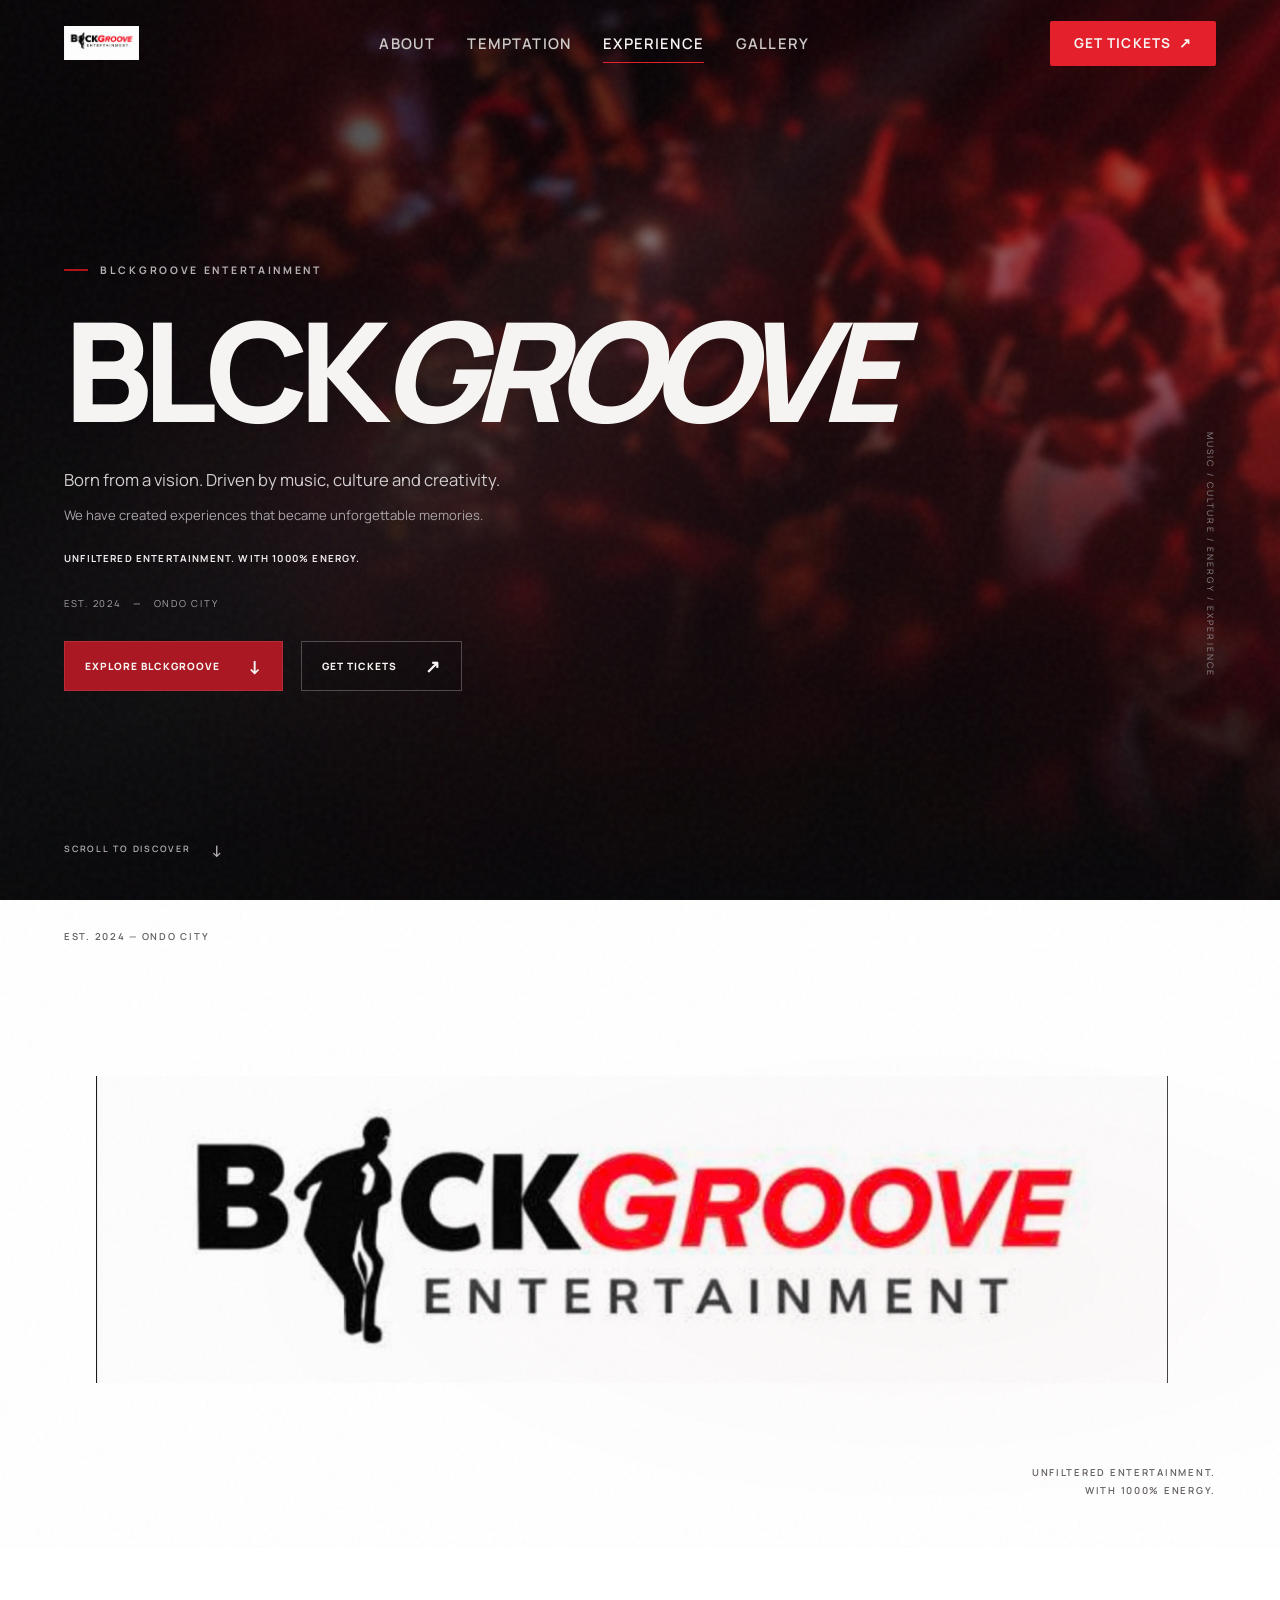
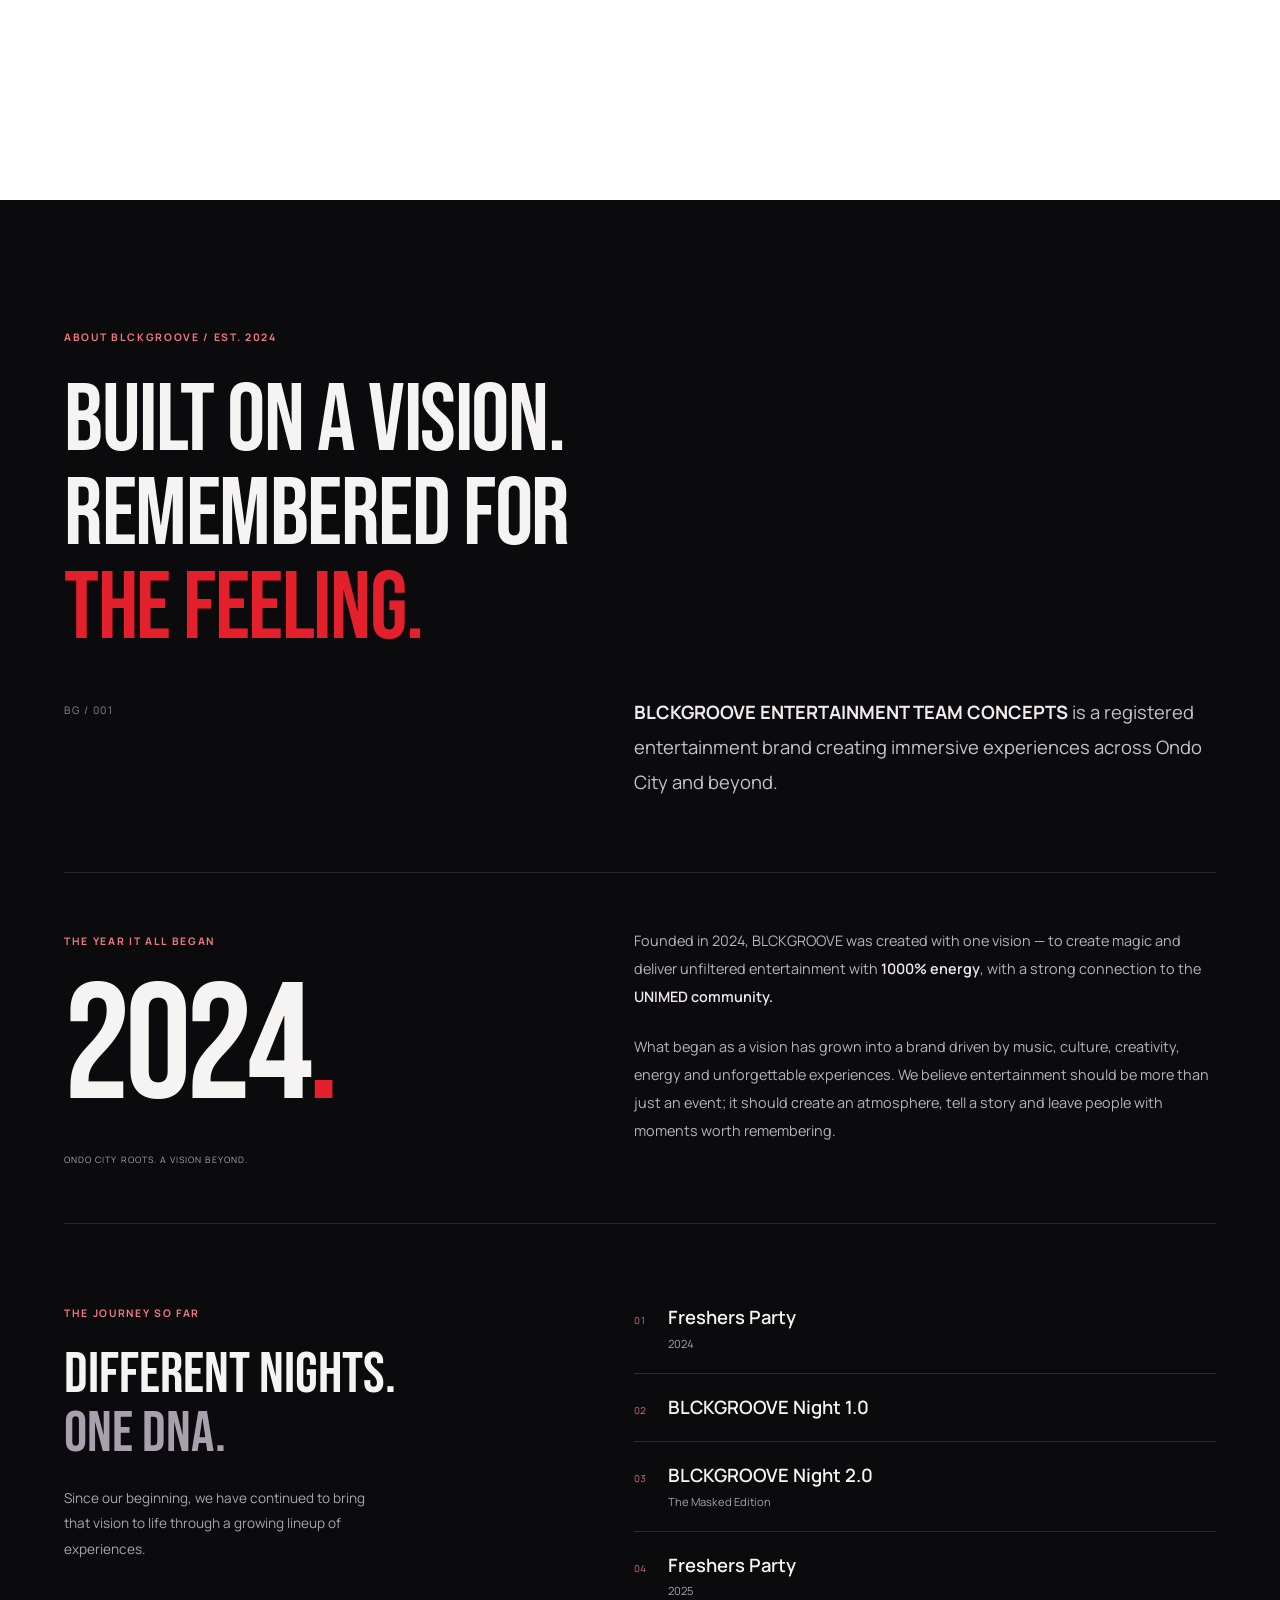
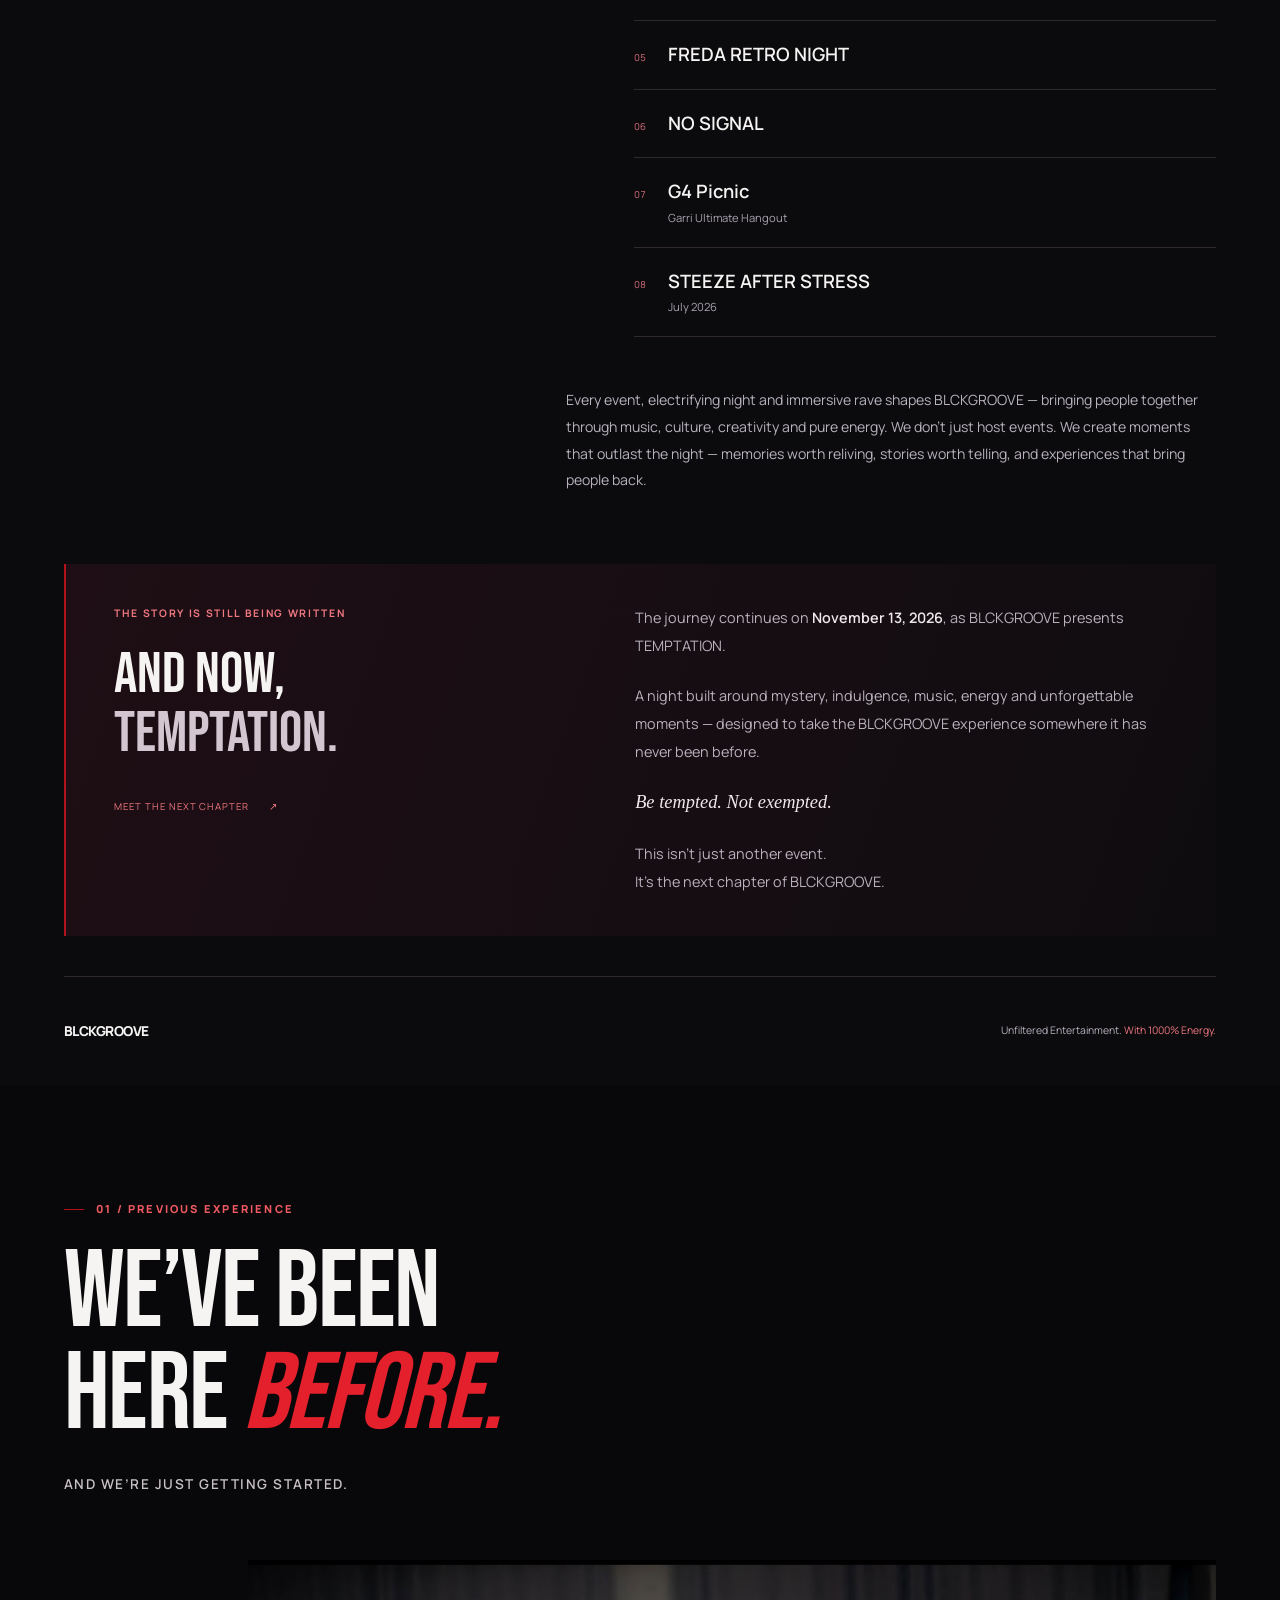
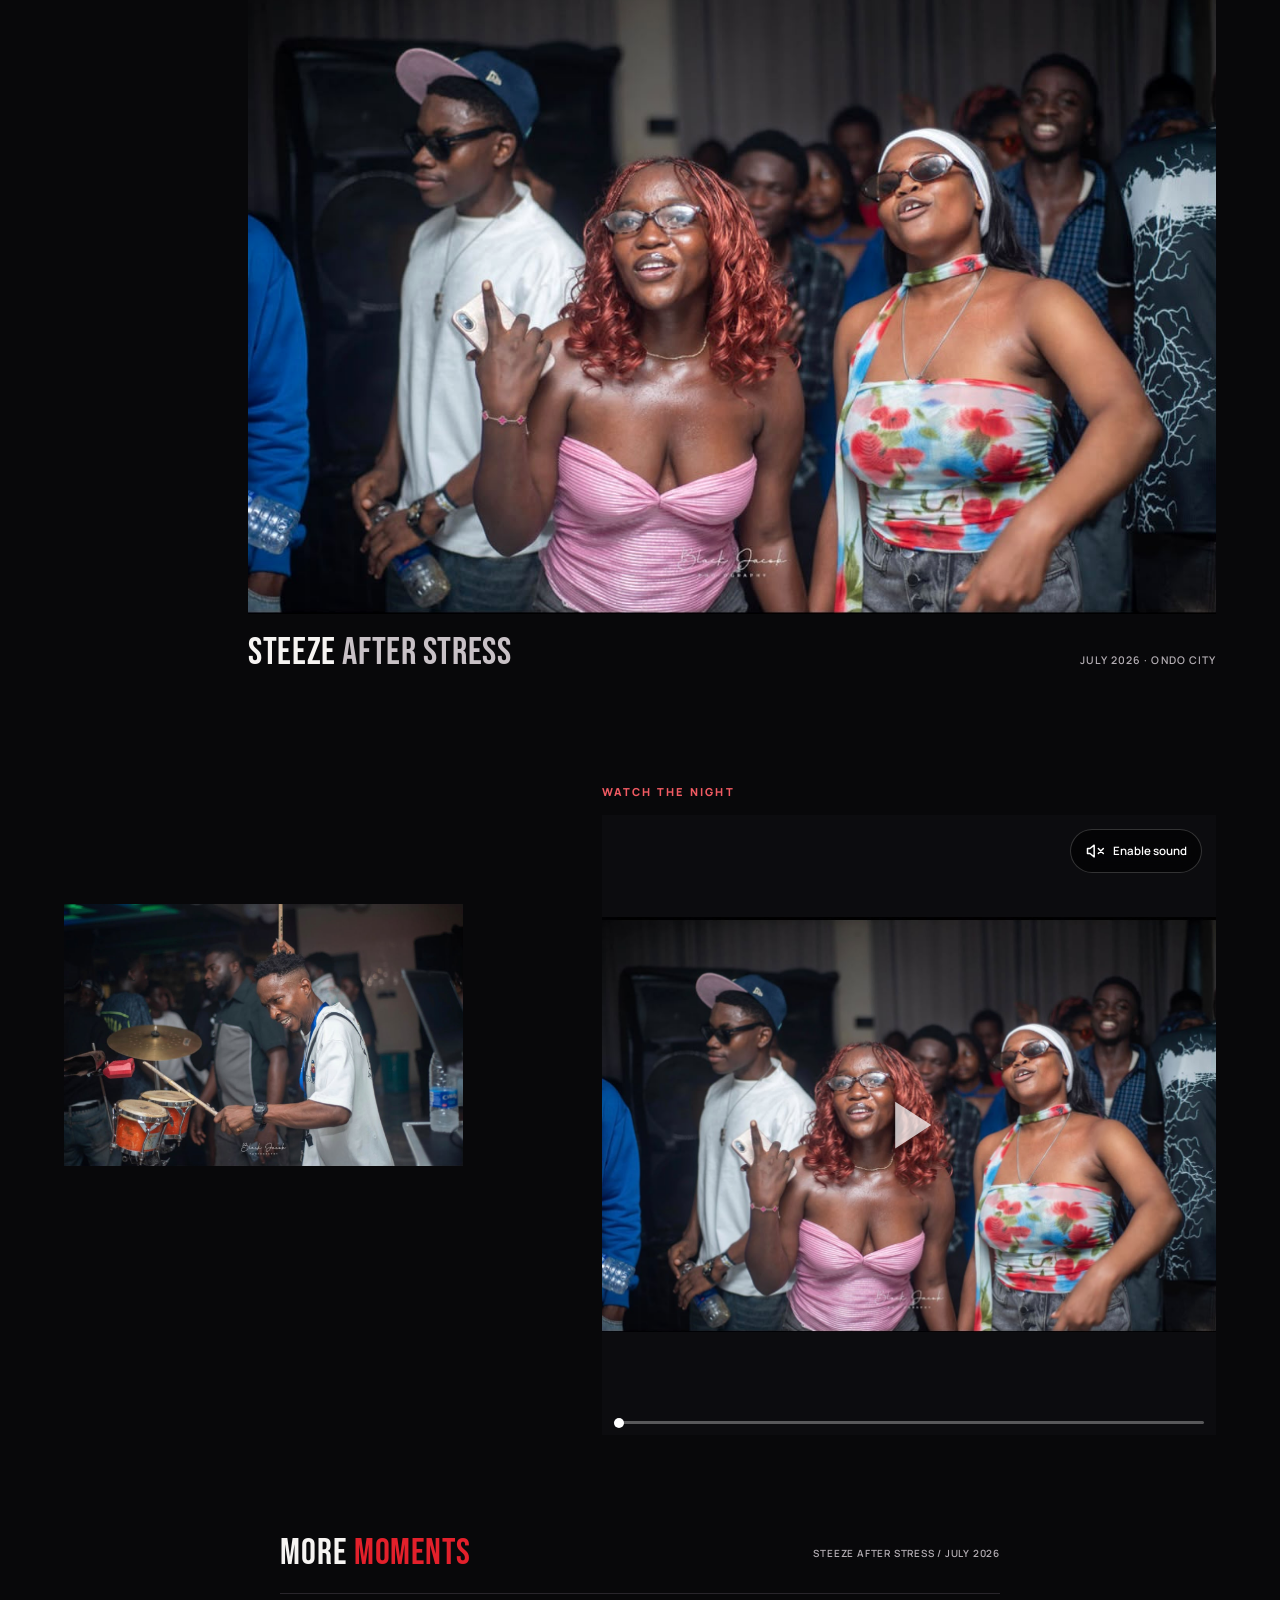
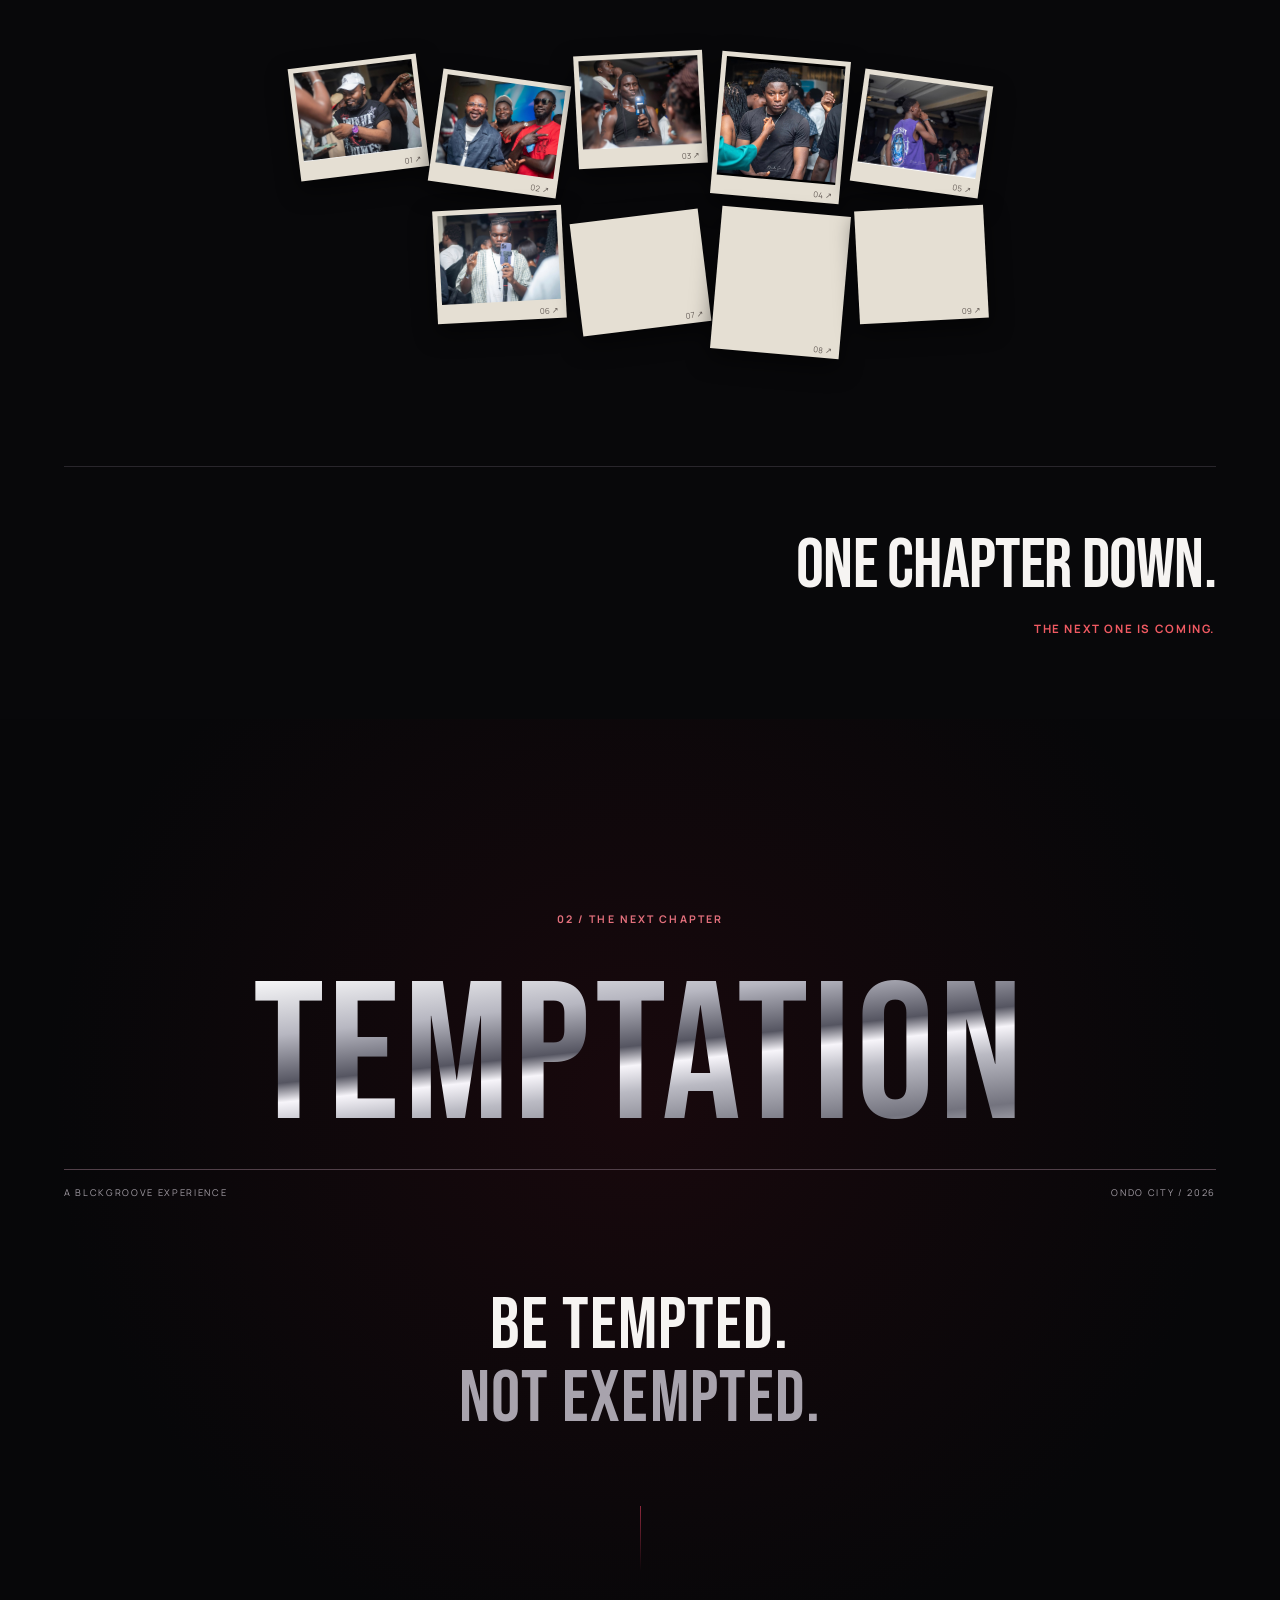
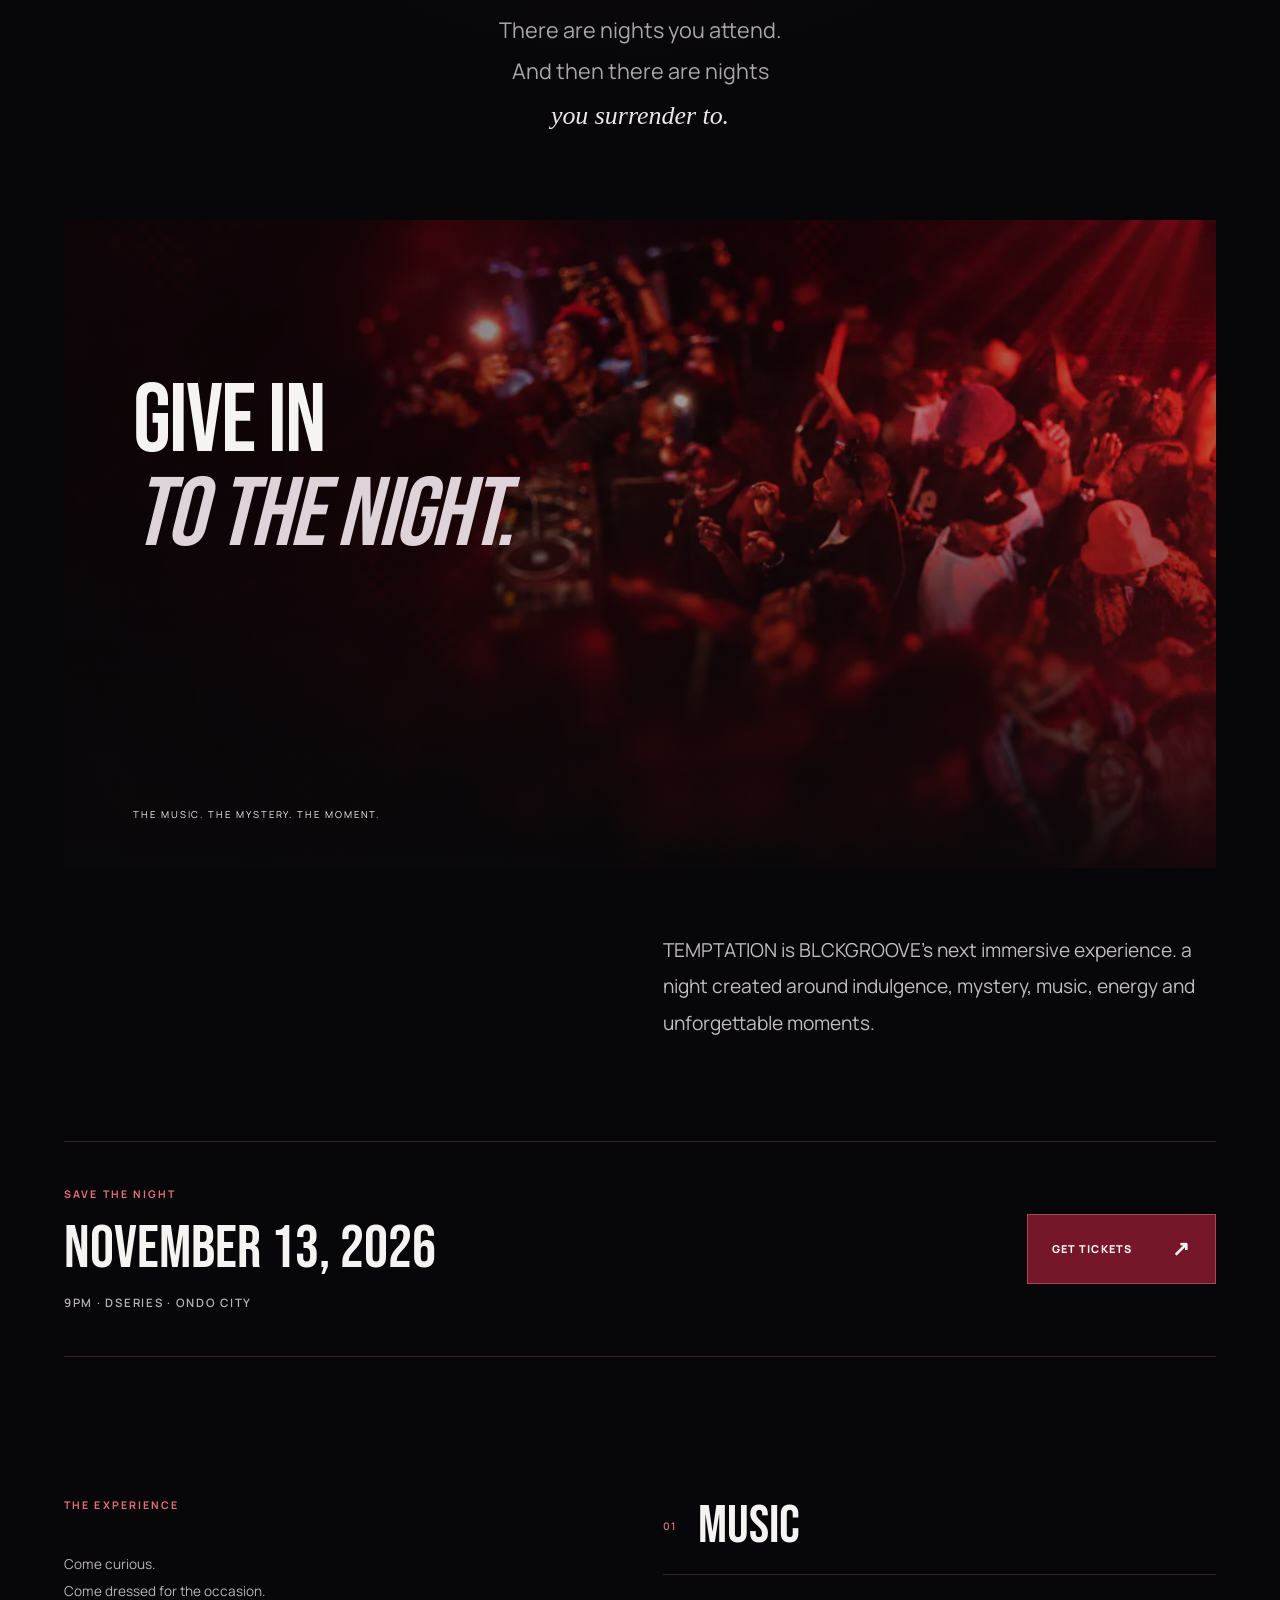
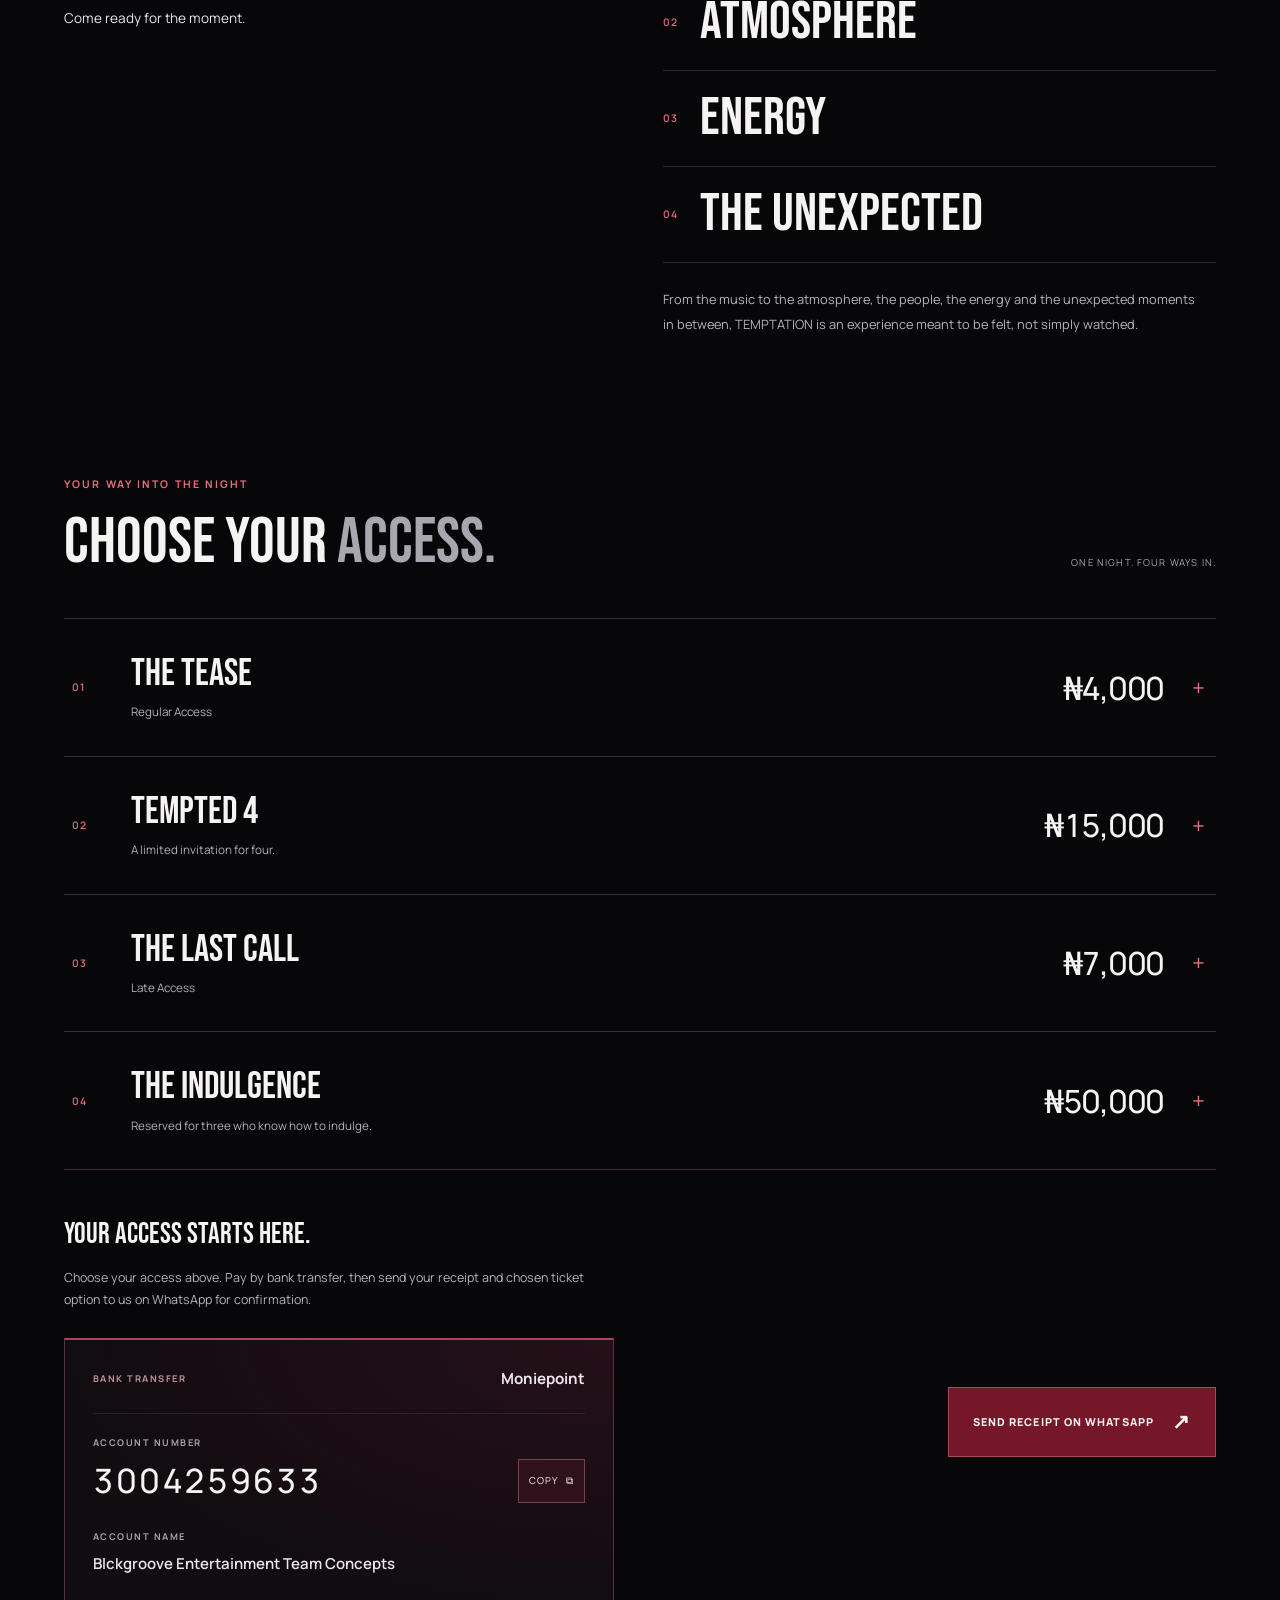
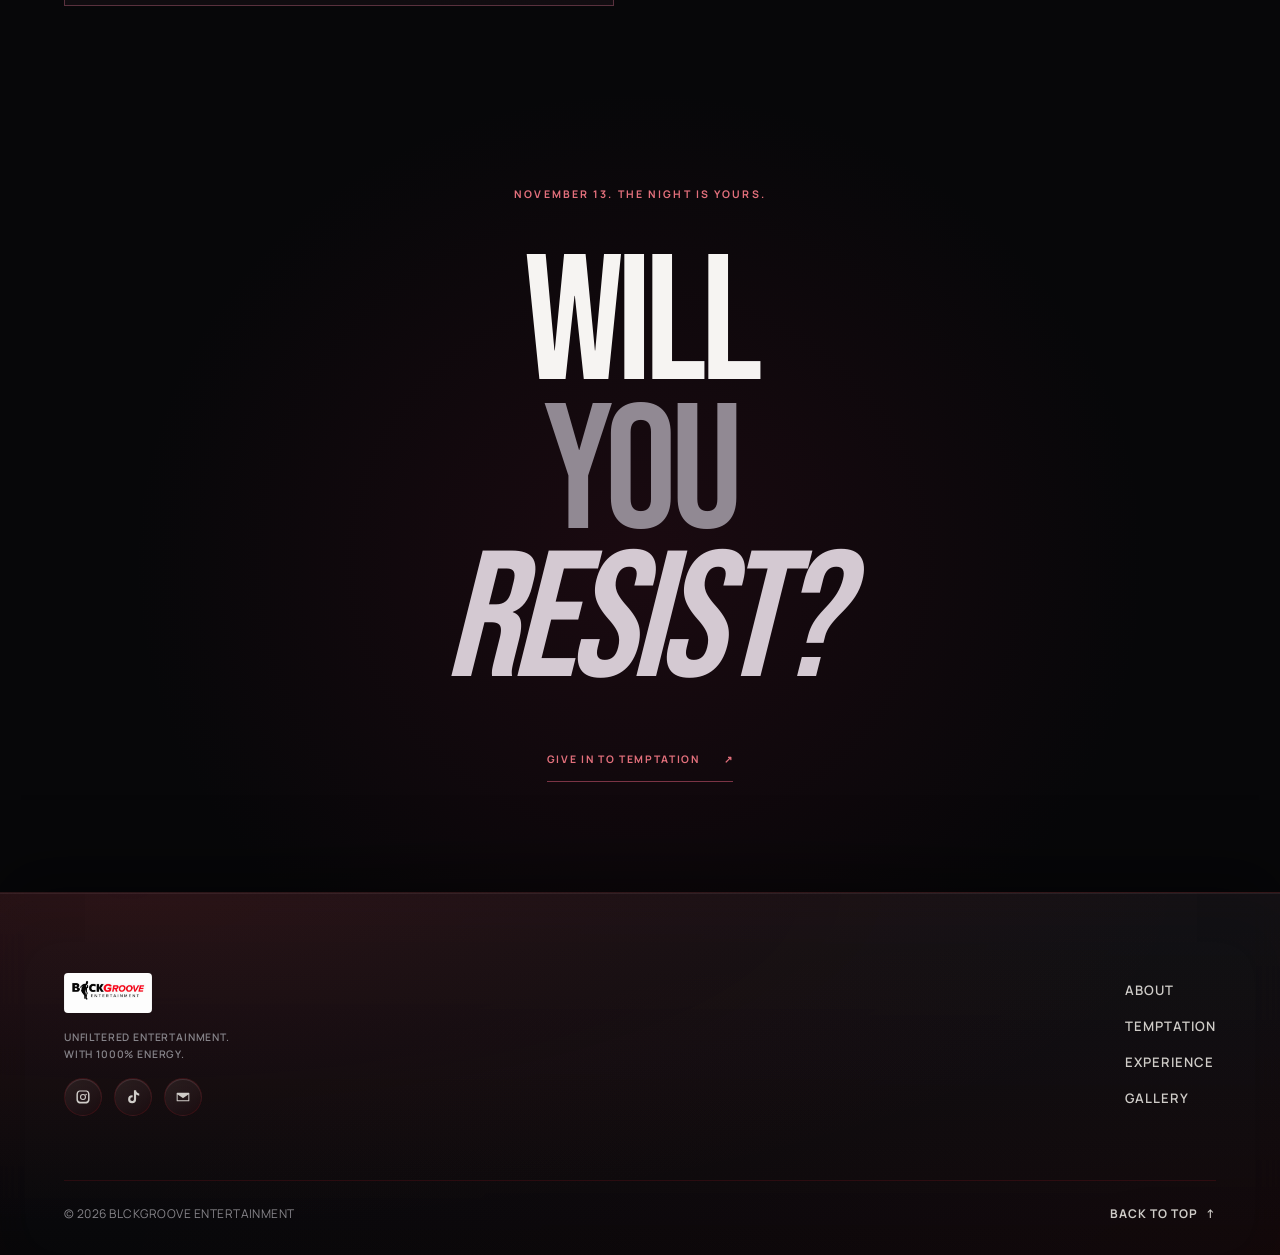
==== commit 18469c38: "id d" ====
--- a/index.html
+++ b/index.html
@@ -15,7 +15,7 @@
     <meta name="author" content="BLCKGROOVE Entertainment Team Concepts" />
     <meta name="robots" content="index, follow, max-image-preview:large" />
     <meta name="theme-color" content="#08080a" />
-    <link rel="canonical" href="https://blvkgroove.com.ng/" />
+    <link rel="canonical" href="https://blckgroove.com.ng/" />
     <meta property="og:type" content="website" />
     <meta property="og:site_name" content="BLCKGROOVE Entertainment" />
     <meta
@@ -26,10 +26,10 @@
       property="og:description"
       content="Parties, nightlife events and unforgettable music experiences in Ondo City, Nigeria."
     />
-    <meta property="og:url" content="https://blvkgroove.com.ng/" />
+    <meta property="og:url" content="https://blckgroove.com.ng/" />
     <meta
       property="og:image"
-      content="https://blvkgroove.com.ng/assets/hero/flyer-atmosphere.webp"
+      content="https://blckgroove.com.ng/assets/hero/flyer-atmosphere.webp"
     />
     <meta
       property="og:image:alt"
@@ -43,7 +43,7 @@
     />
     <meta
       name="twitter:image"
-      content="https://blvkgroove.com.ng/assets/hero/flyer-atmosphere.webp"
+      content="https://blckgroove.com.ng/assets/hero/flyer-atmosphere.webp"
     />
     <link
       rel="alternate"
@@ -58,15 +58,15 @@
         "@graph": [
           {
             "@type": "Organization",
-            "@id": "https://blvkgroove.com.ng/#organization",
+            "@id": "https://blckgroove.com.ng/#organization",
             "name": "BLCKGROOVE Entertainment Team Concepts",
             "alternateName": [
               "BLCKGROOVE",
               "Blackgroove Ondo",
               "Blckgroove Odo"
             ],
-            "url": "https://blvkgroove.com.ng/",
-            "logo": "https://blvkgroove.com.ng/assets/logo/blckgroove-logo.jpeg",
+            "url": "https://blckgroove.com.ng/",
+            "logo": "https://blckgroove.com.ng/assets/logo/blckgroove-logo.jpeg",
             "sameAs": [
               "https://instagram.com/Blckgroovent247",
               "https://tiktok.com/@Blckgroovent247"
@@ -78,15 +78,15 @@
           },
           {
             "@type": "Event",
-            "@id": "https://blvkgroove.com.ng/#temptation",
+            "@id": "https://blckgroove.com.ng/#temptation",
             "name": "TEMPTATION by BLCKGROOVE",
             "description": "TEMPTATION is an immersive BLCKGROOVE nightlife, music and party experience in Ondo City, Nigeria.",
             "startDate": "2026-11-13T21:00:00+01:00",
             "eventStatus": "https://schema.org/EventScheduled",
             "eventAttendanceMode": "https://schema.org/OfflineEventAttendanceMode",
             "image": [
-              "https://blvkgroove.com.ng/assets/hero/flyer-atmosphere.webp",
-              "https://blvkgroove.com.ng/assets/logo/blckgroove-logo.jpeg"
+              "https://blckgroove.com.ng/assets/hero/flyer-atmosphere.webp",
+              "https://blckgroove.com.ng/assets/logo/blckgroove-logo.jpeg"
             ],
             "location": {
               "@type": "Place",
@@ -98,7 +98,7 @@
               }
             },
             "organizer": {
-              "@id": "https://blvkgroove.com.ng/#organization"
+              "@id": "https://blckgroove.com.ng/#organization"
             },
             "offers": [
               {
@@ -107,7 +107,7 @@
                 "price": "4000",
                 "priceCurrency": "NGN",
                 "availability": "https://schema.org/InStock",
-                "url": "https://blvkgroove.com.ng/#tickets"
+                "url": "https://blckgroove.com.ng/#tickets"
               },
               {
                 "@type": "Offer",
@@ -115,7 +115,7 @@
                 "price": "15000",
                 "priceCurrency": "NGN",
                 "availability": "https://schema.org/InStock",
-                "url": "https://blvkgroove.com.ng/#tickets"
+                "url": "https://blckgroove.com.ng/#tickets"
               }
             ]
           },
@@ -123,10 +123,10 @@
             "@type": "VideoObject",
             "name": "Steeze After Stress event film in Ondo City",
             "description": "A short event film from BLCKGROOVE's Steeze After Stress experience in Ondo City.",
-            "thumbnailUrl": "https://blvkgroove.com.ng/assets/images/WhatsApp%20Image%202026-09-22%20at%2016.36.47.jpeg",
+            "thumbnailUrl": "https://blckgroove.com.ng/assets/images/WhatsApp%20Image%202026-09-22%20at%2016.36.47.jpeg",
             "uploadDate": "2026-07-01T00:00:00+01:00",
-            "contentUrl": "https://blvkgroove.com.ng/assets/videos/steeze-after-stress-30s.mp4",
-            "embedUrl": "https://blvkgroove.com.ng/#previous-experience",
+            "contentUrl": "https://blckgroove.com.ng/assets/videos/steeze-after-stress-30s.mp4",
+            "embedUrl": "https://blckgroove.com.ng/#previous-experience",
             "isFamilyFriendly": true
           }
         ]
@@ -136,16 +136,16 @@
     <link
       rel="icon"
       type="image/jpeg"
-      href="https://blvkgroove.com.ng/assets/logo/blckgroove-logo.jpeg"
+      href="https://blckgroove.com.ng/assets/logo/blckgroove-logo.jpeg"
     />
     <link
       rel="shortcut icon"
       type="image/jpeg"
-      href="https://blvkgroove.com.ng/assets/logo/blckgroove-logo.jpeg"
+      href="https://blckgroove.com.ng/assets/logo/blckgroove-logo.jpeg"
     />
     <link
       rel="apple-touch-icon"
-      href="https://blvkgroove.com.ng/assets/logo/blckgroove-logo.jpeg"
+      href="https://blckgroove.com.ng/assets/logo/blckgroove-logo.jpeg"
     />
 
     <link rel="stylesheet" href="css/variables.css" />
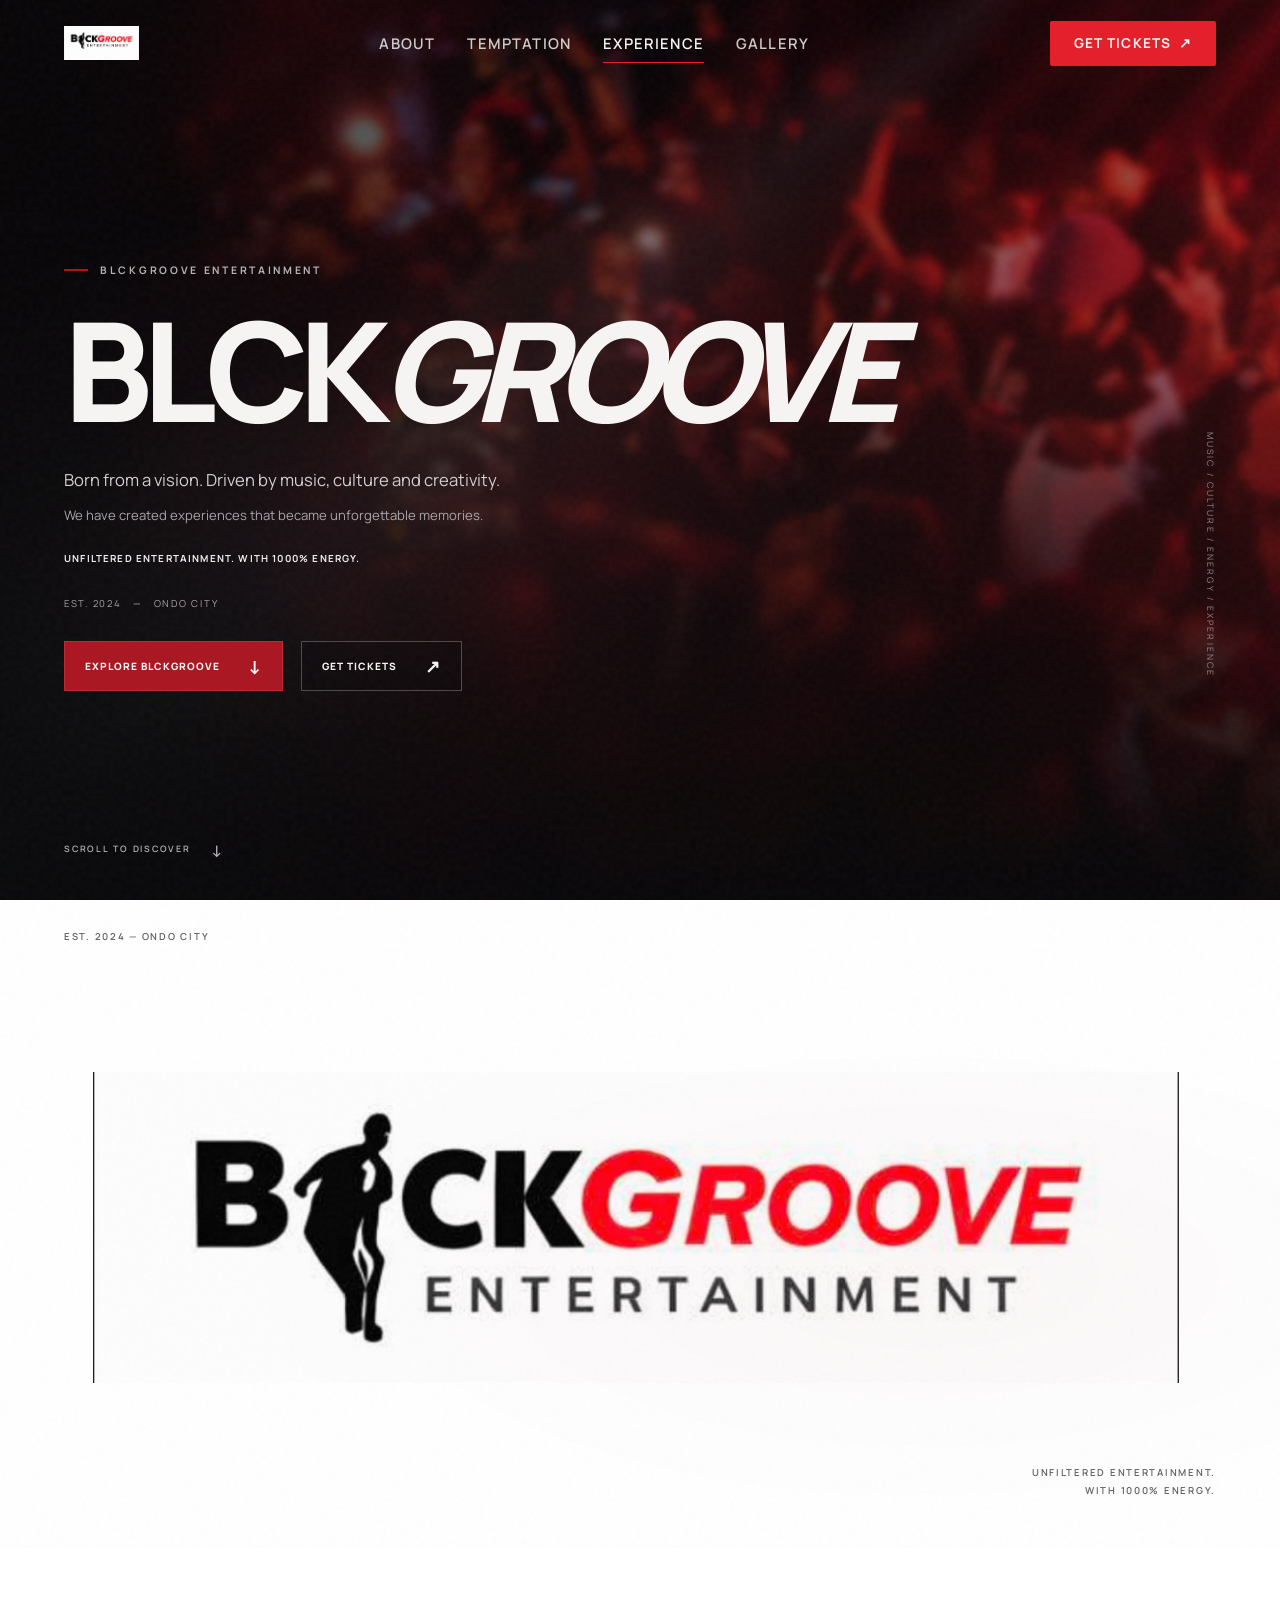
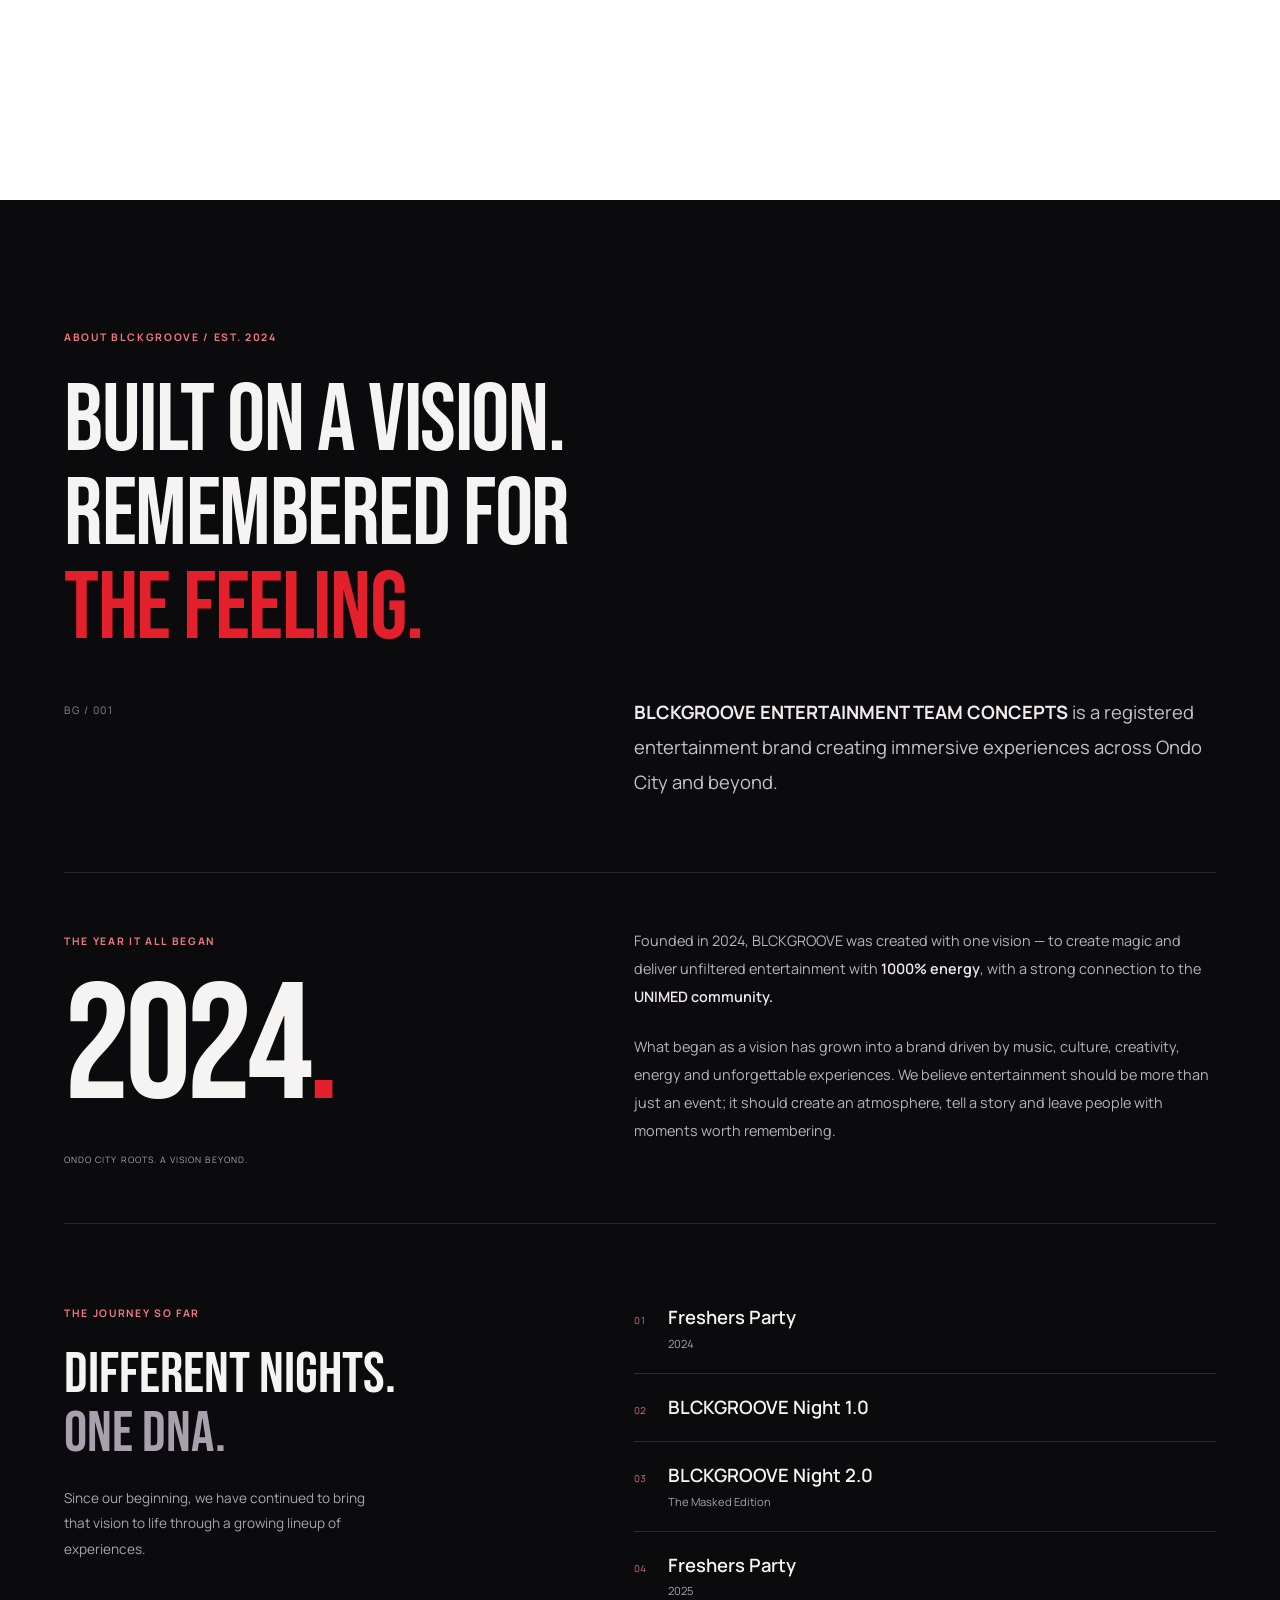
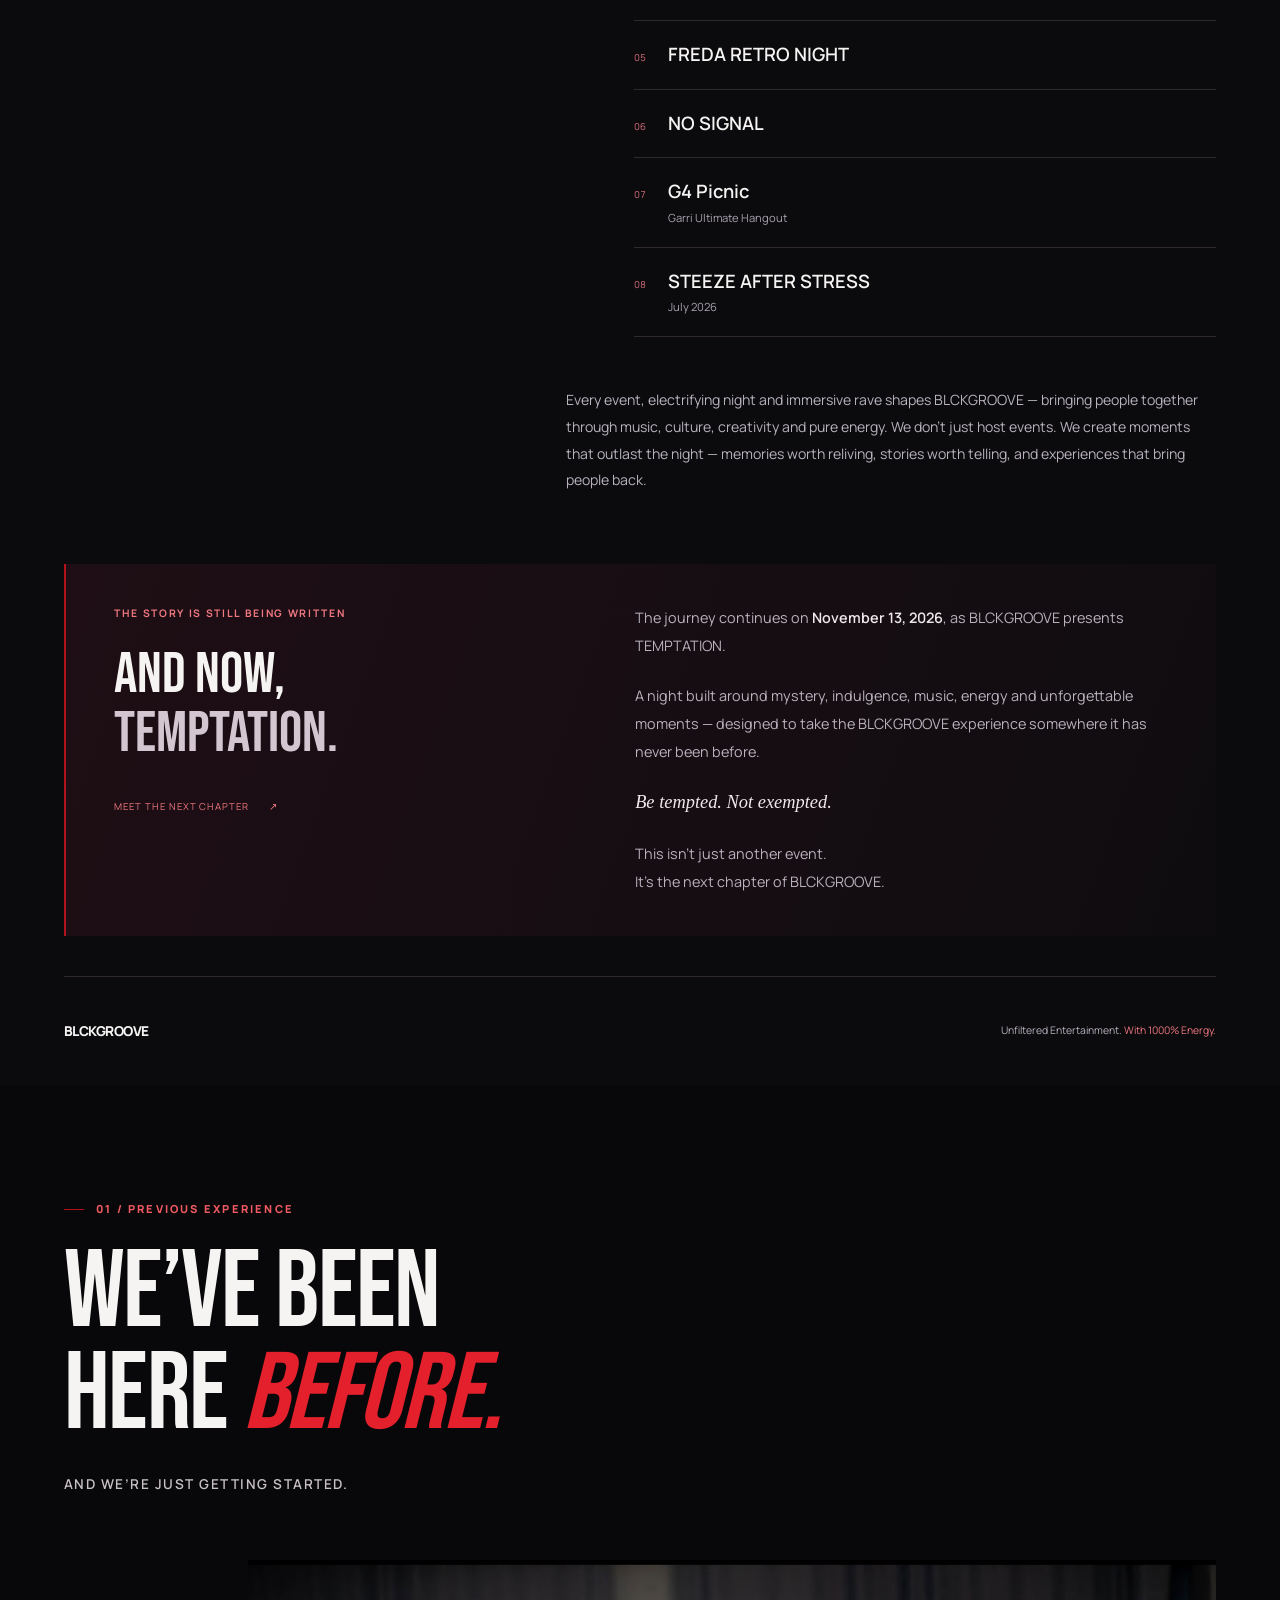
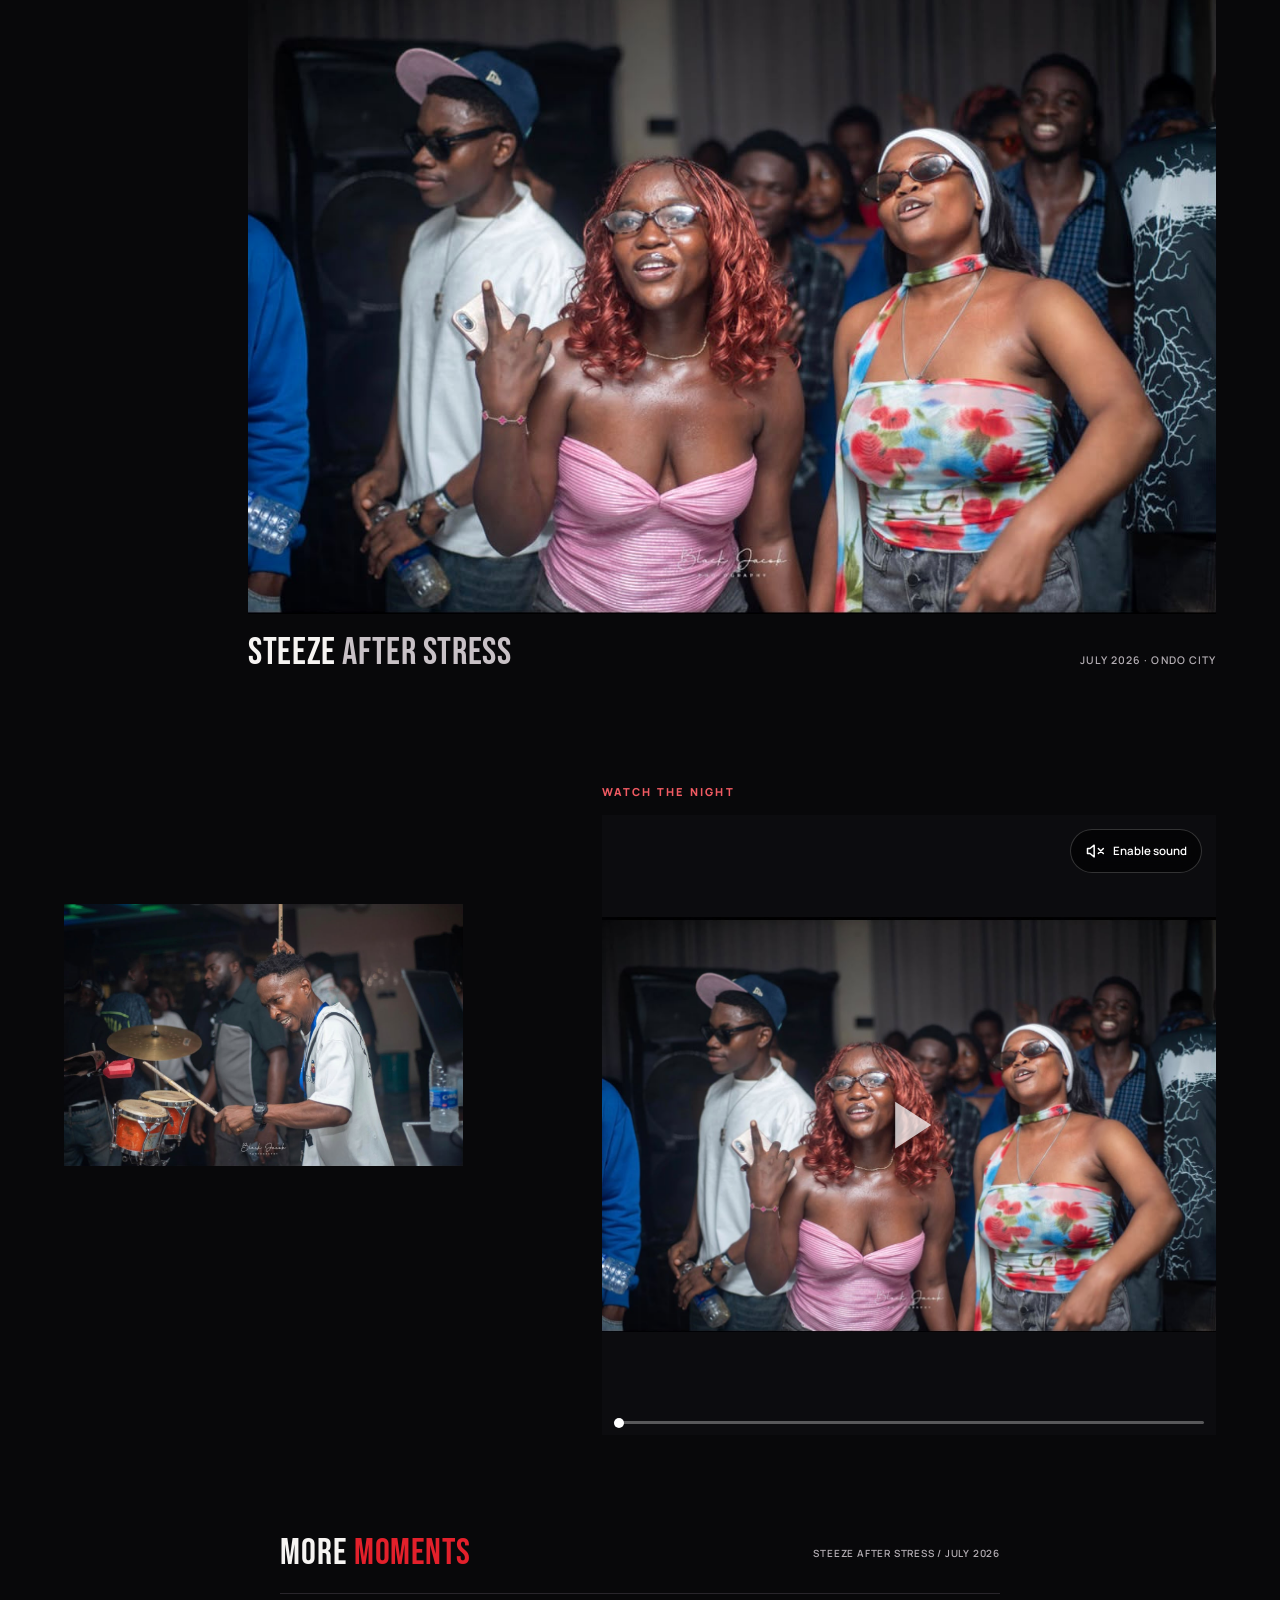
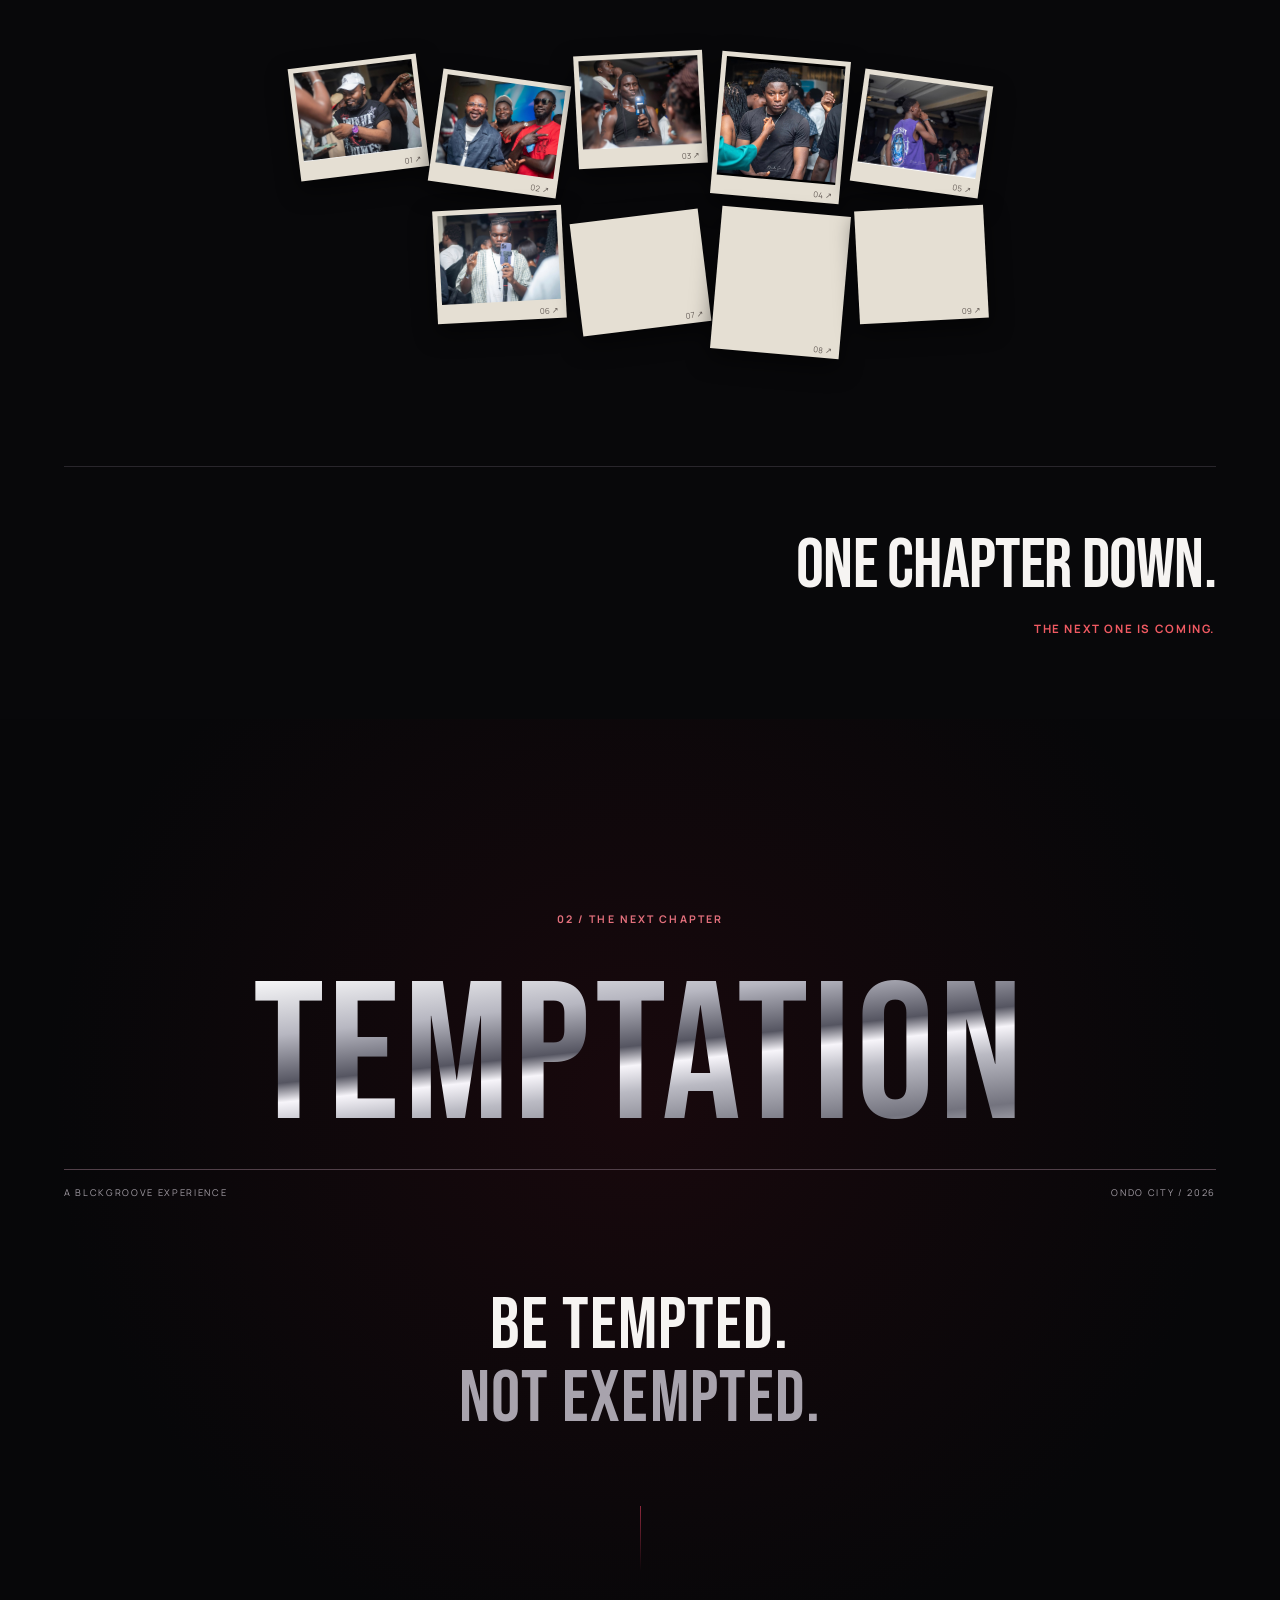
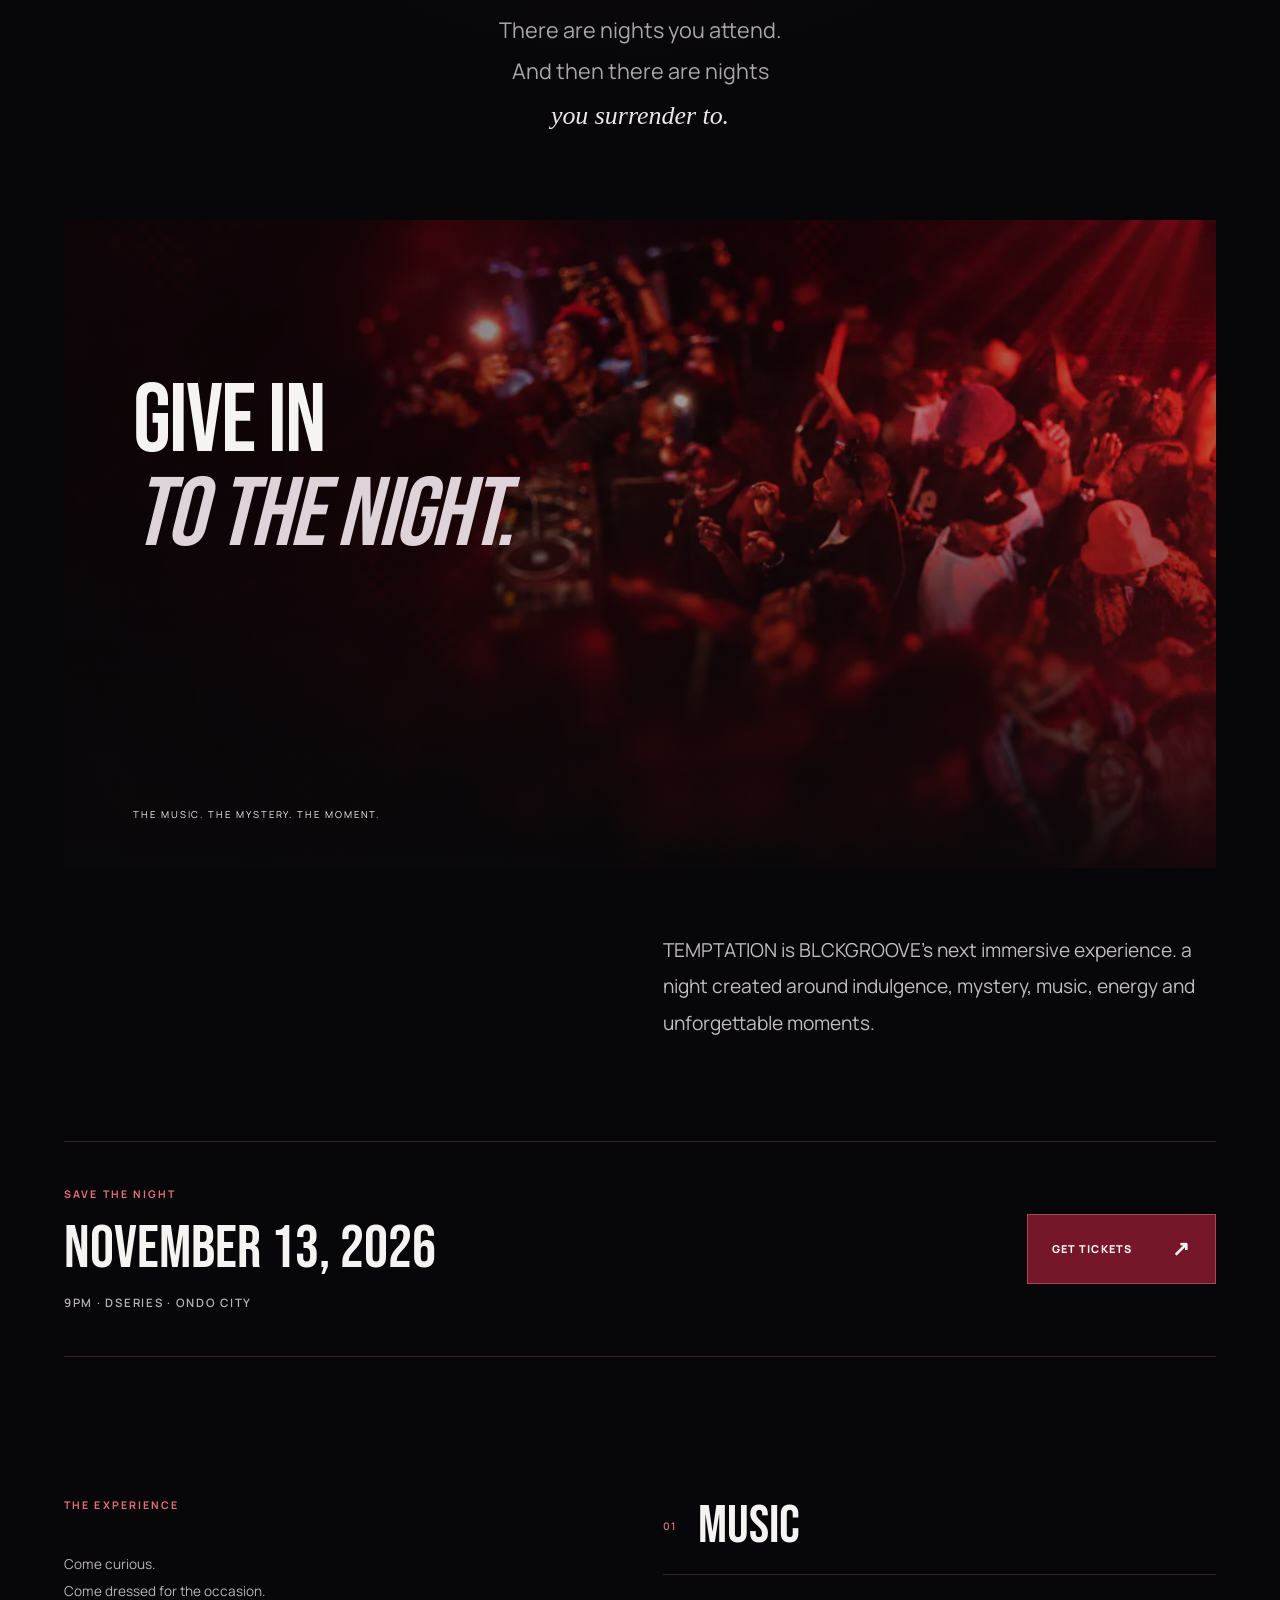
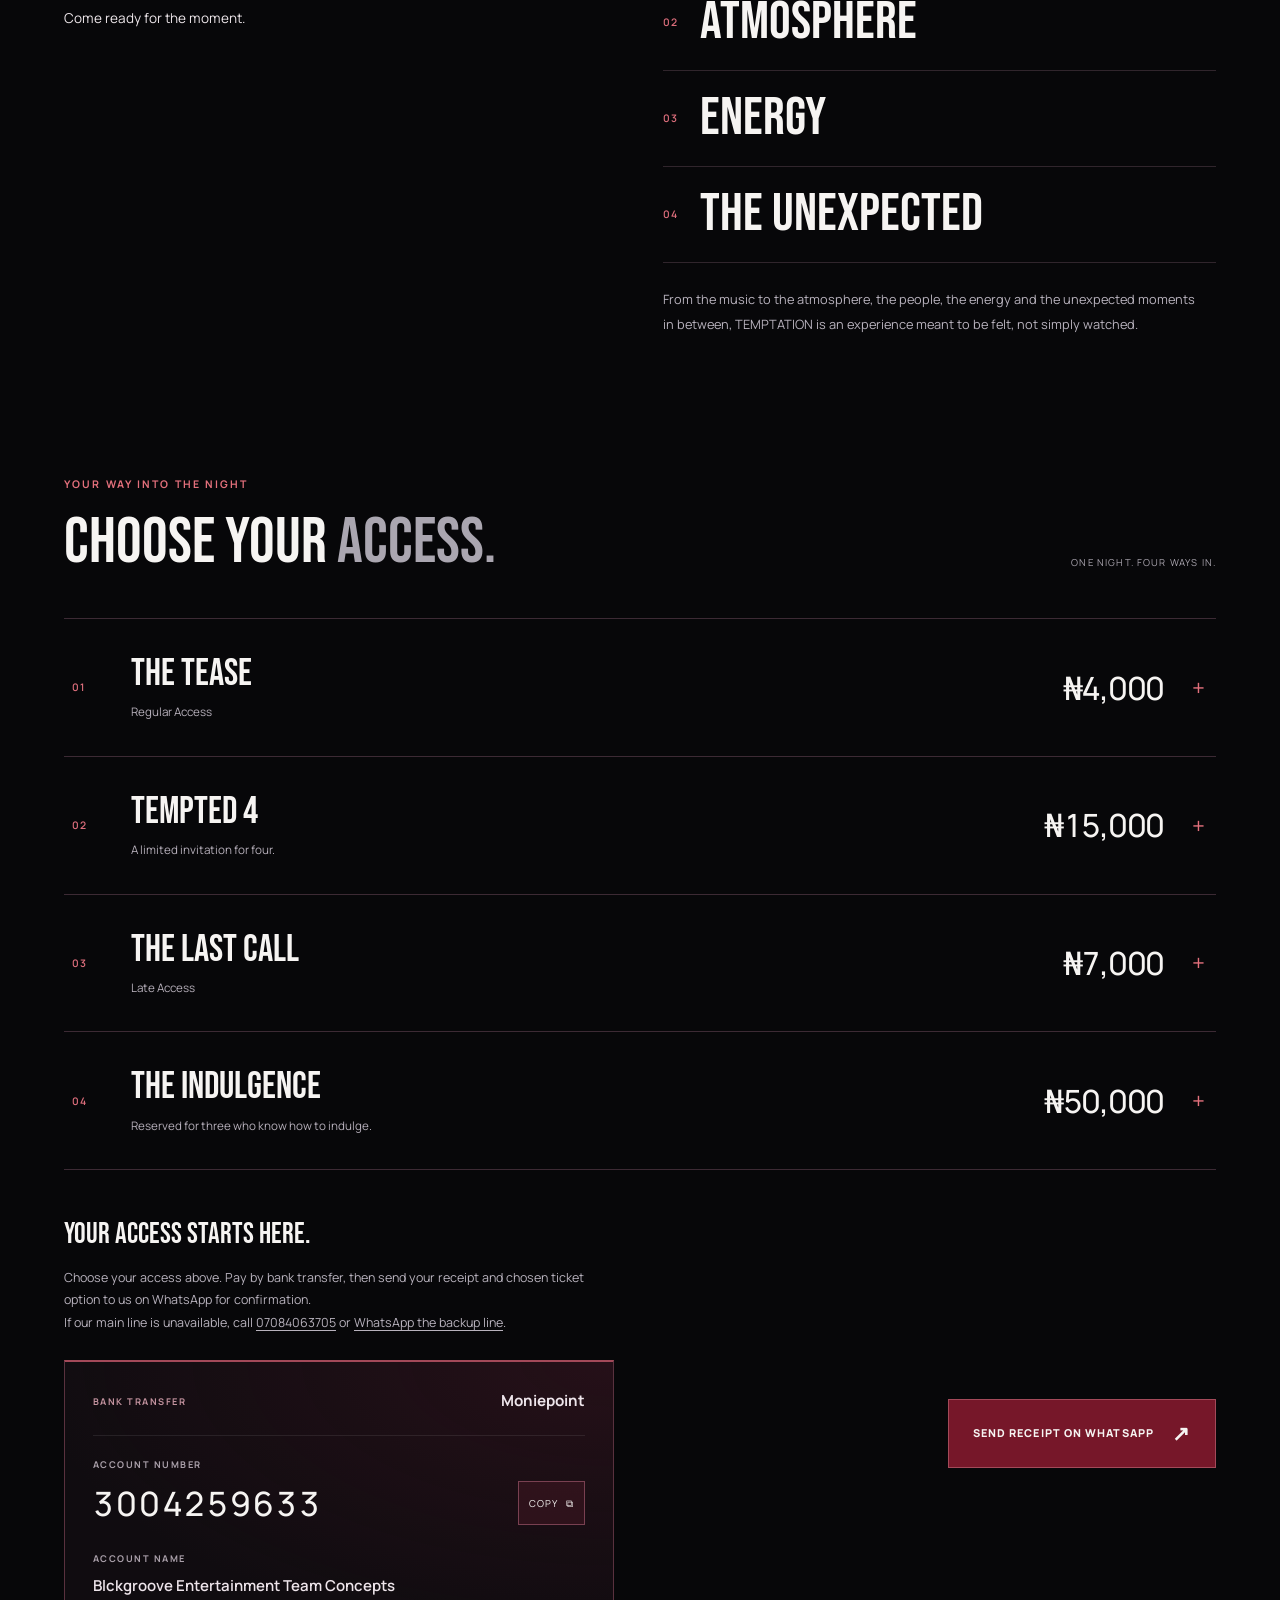
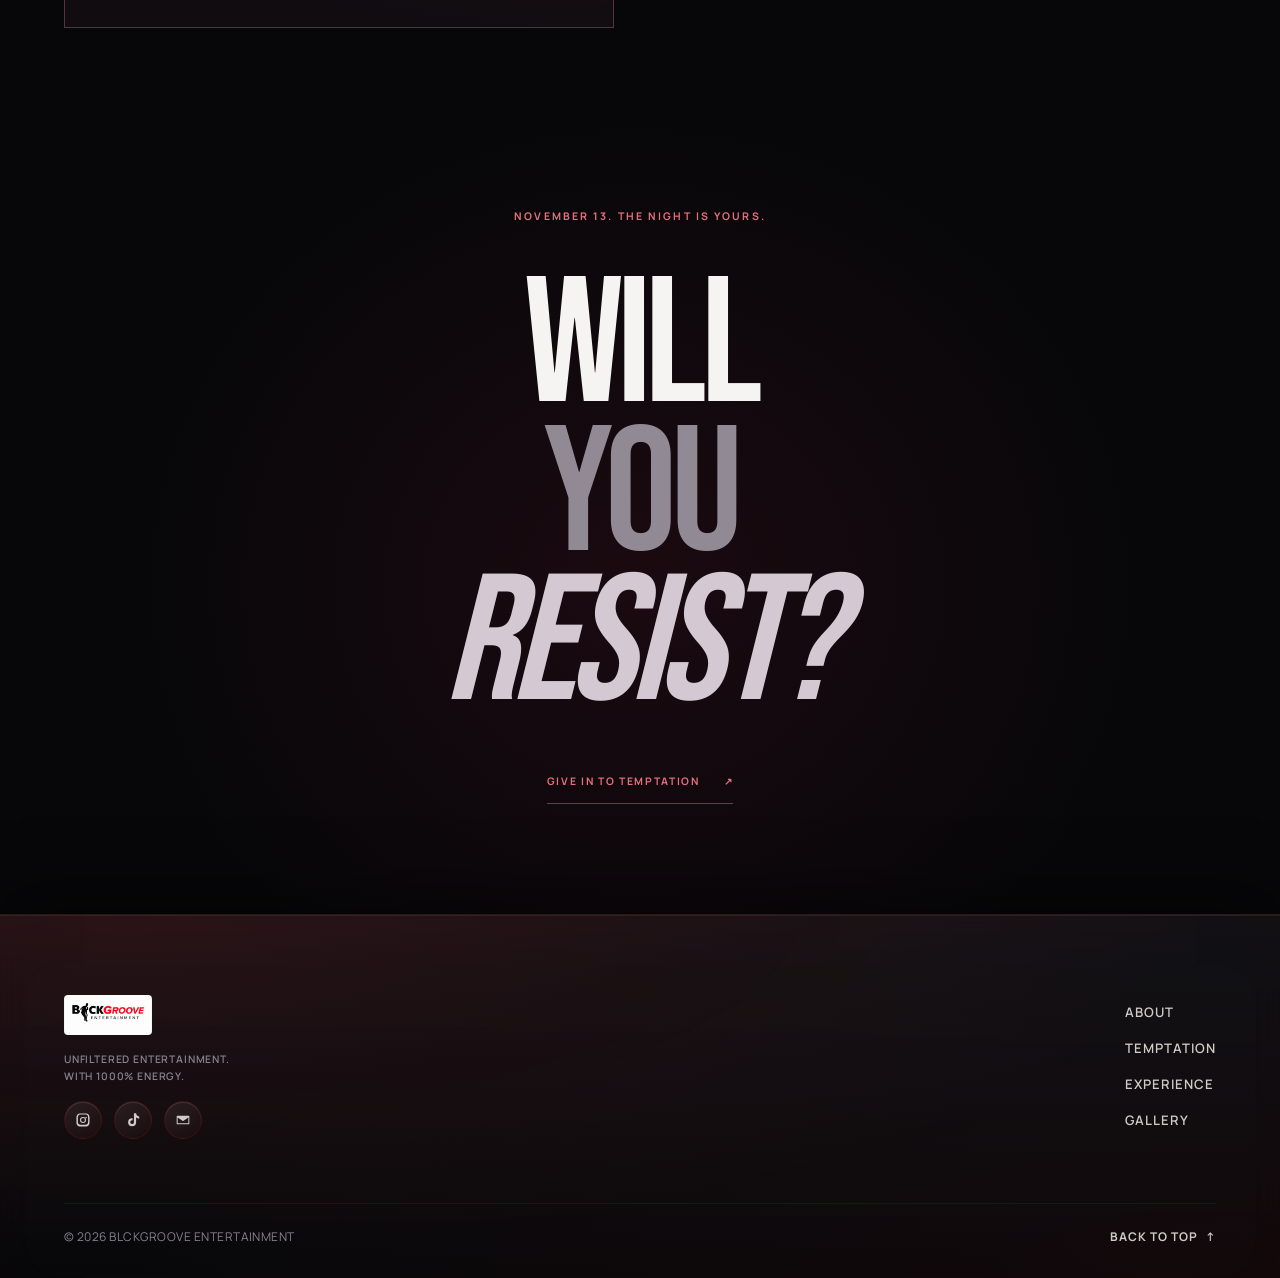
==== commit c3bd83a7: "i did it" ====
--- a/index.html
+++ b/index.html
@@ -863,6 +863,16 @@
                   receipt and chosen ticket option to us on WhatsApp for
                   confirmation.
                 </p>
+                <p>
+                  If our main line is unavailable, call
+                  <a href="tel:07084063705">07084063705</a> or
+                  <a
+                    href="https://wa.me/2347084063705"
+                    target="_blank"
+                    rel="noopener noreferrer"
+                    >WhatsApp the backup line</a
+                  >.
+                </p>
                 <div
                   class="temptation__bank"
                   aria-label="Bank transfer details"
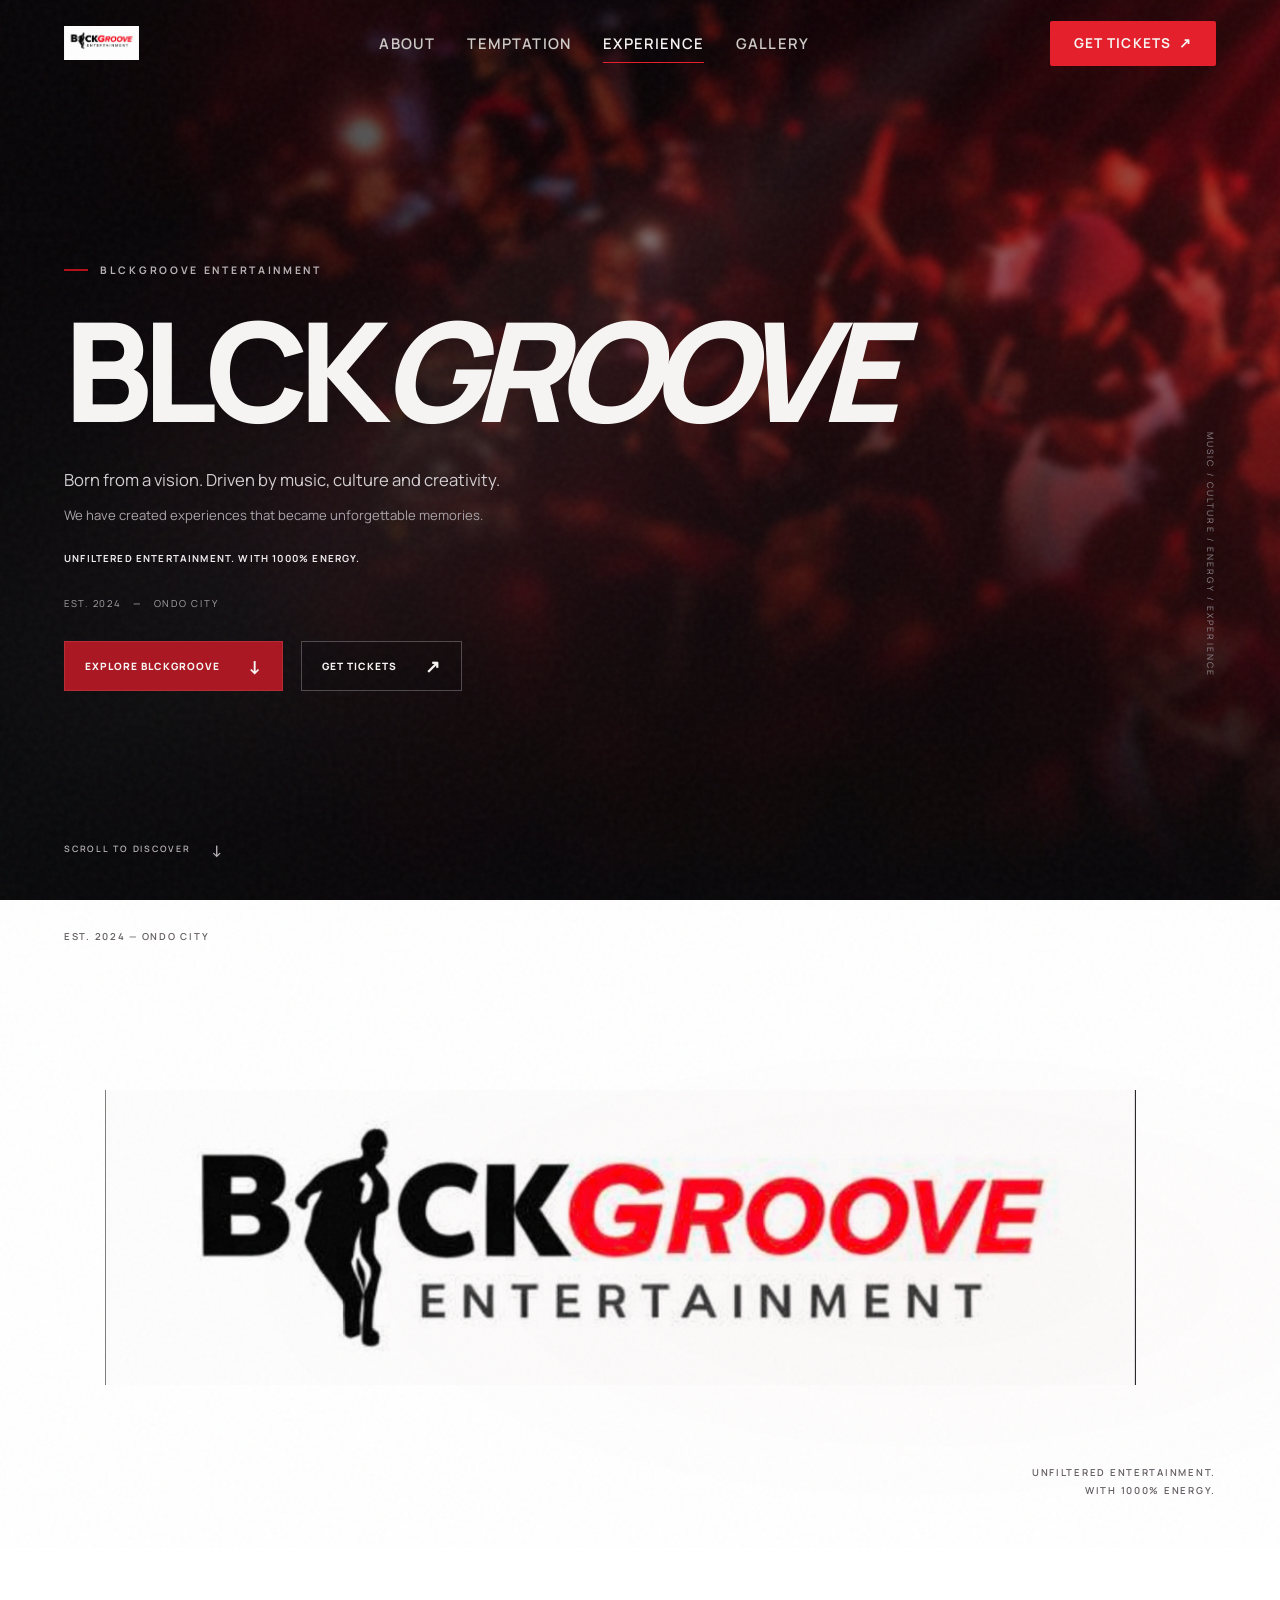
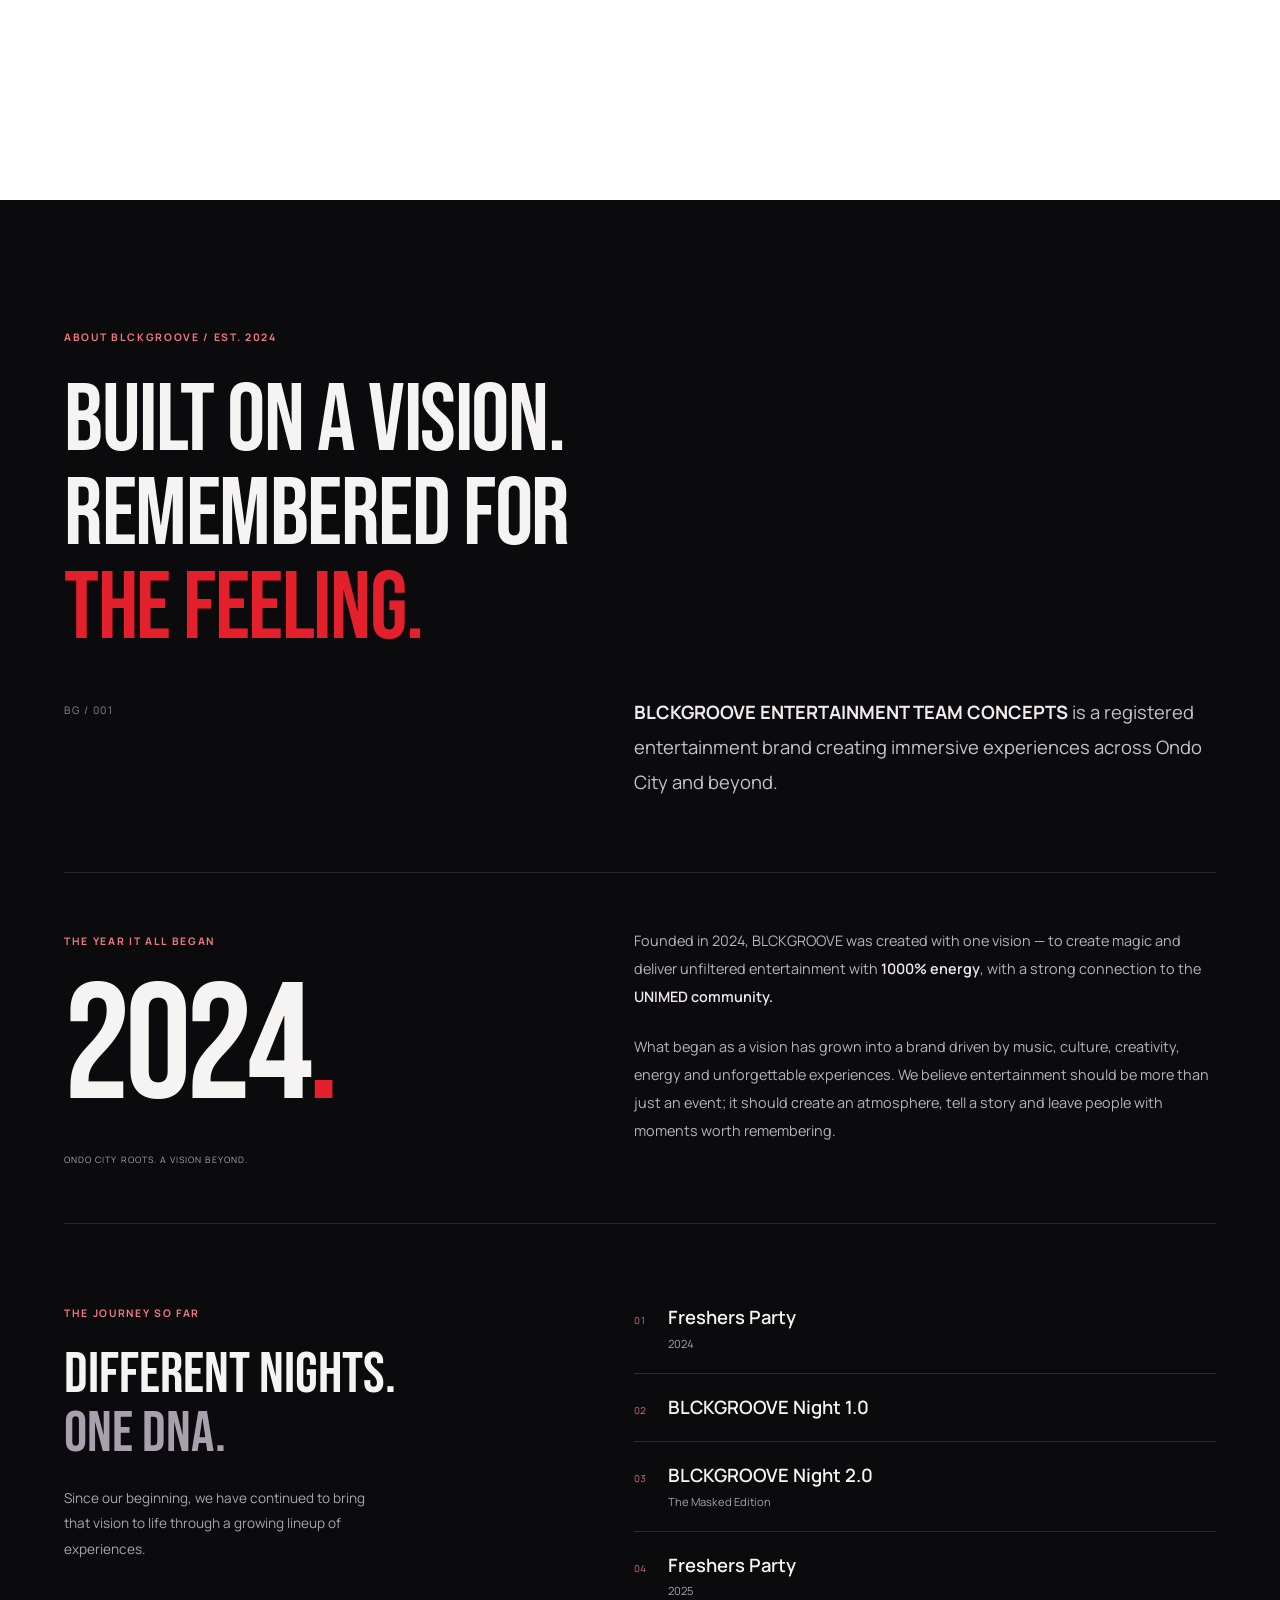
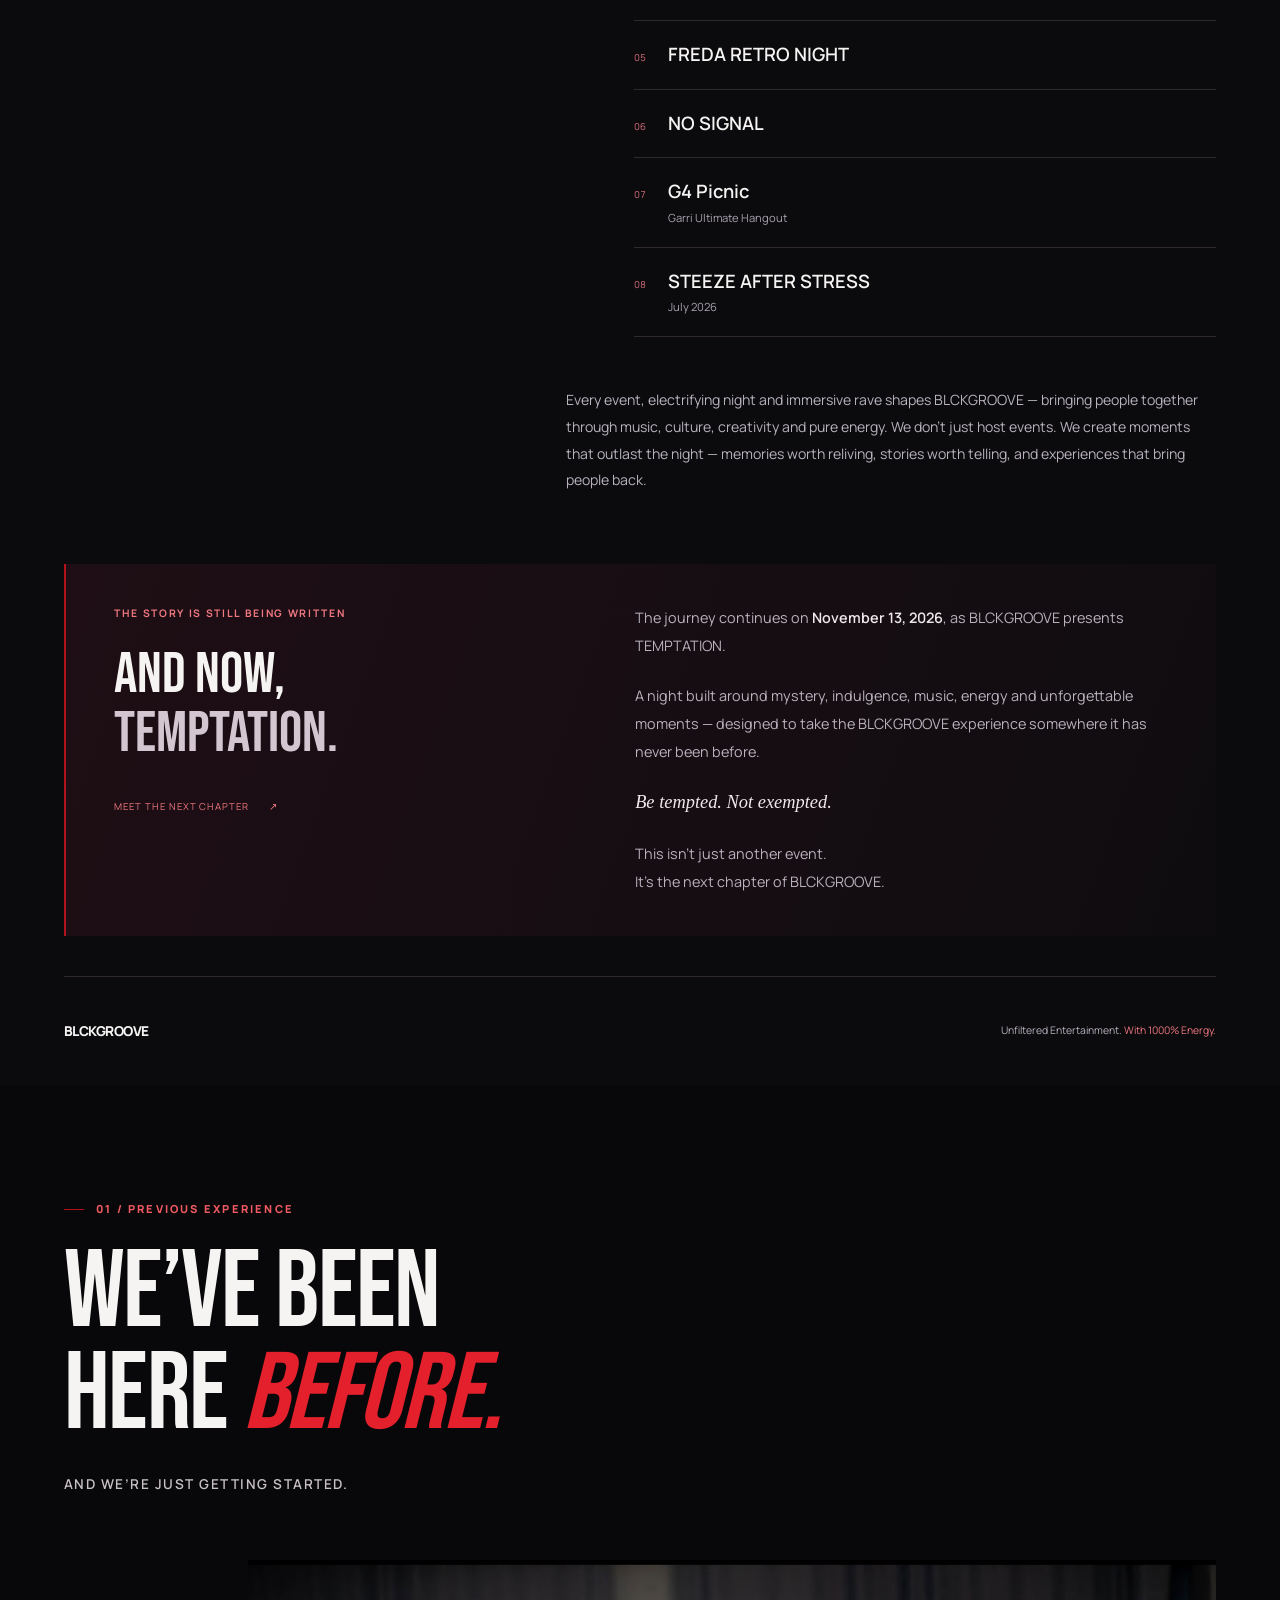
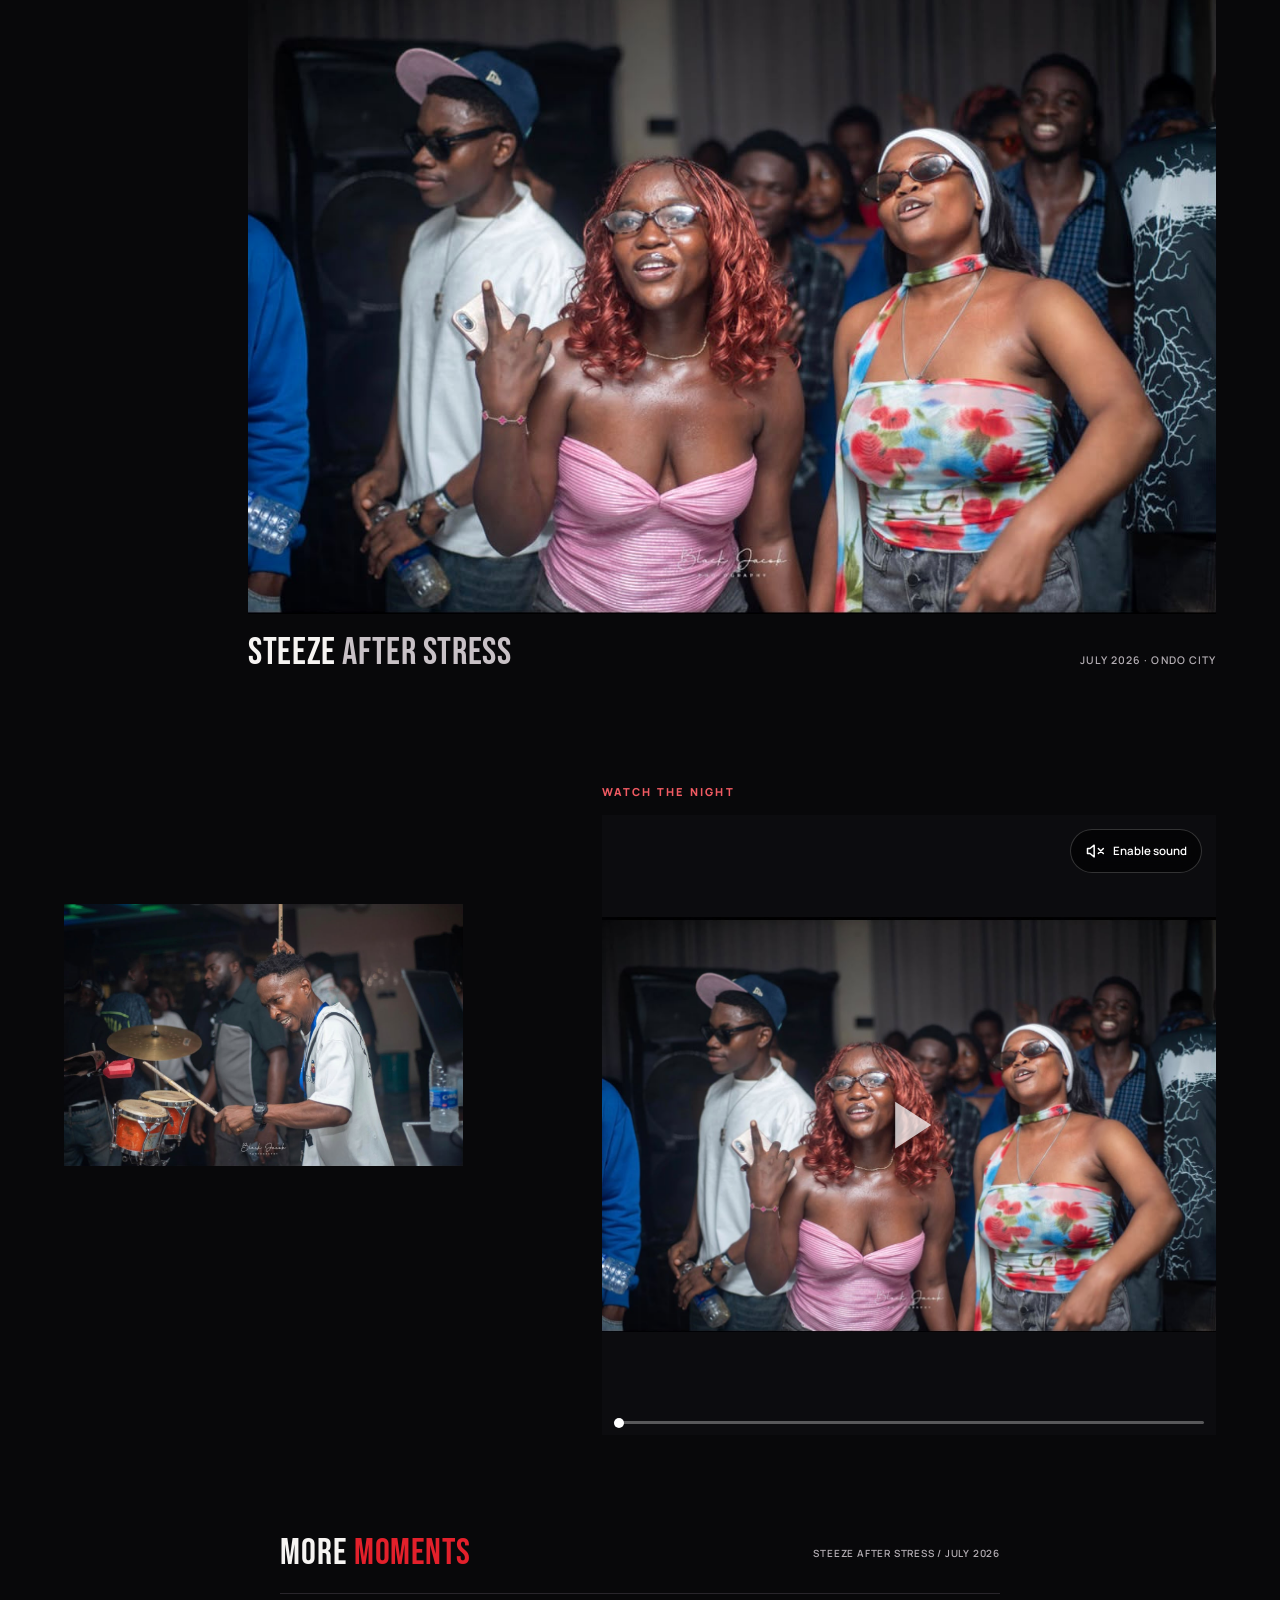
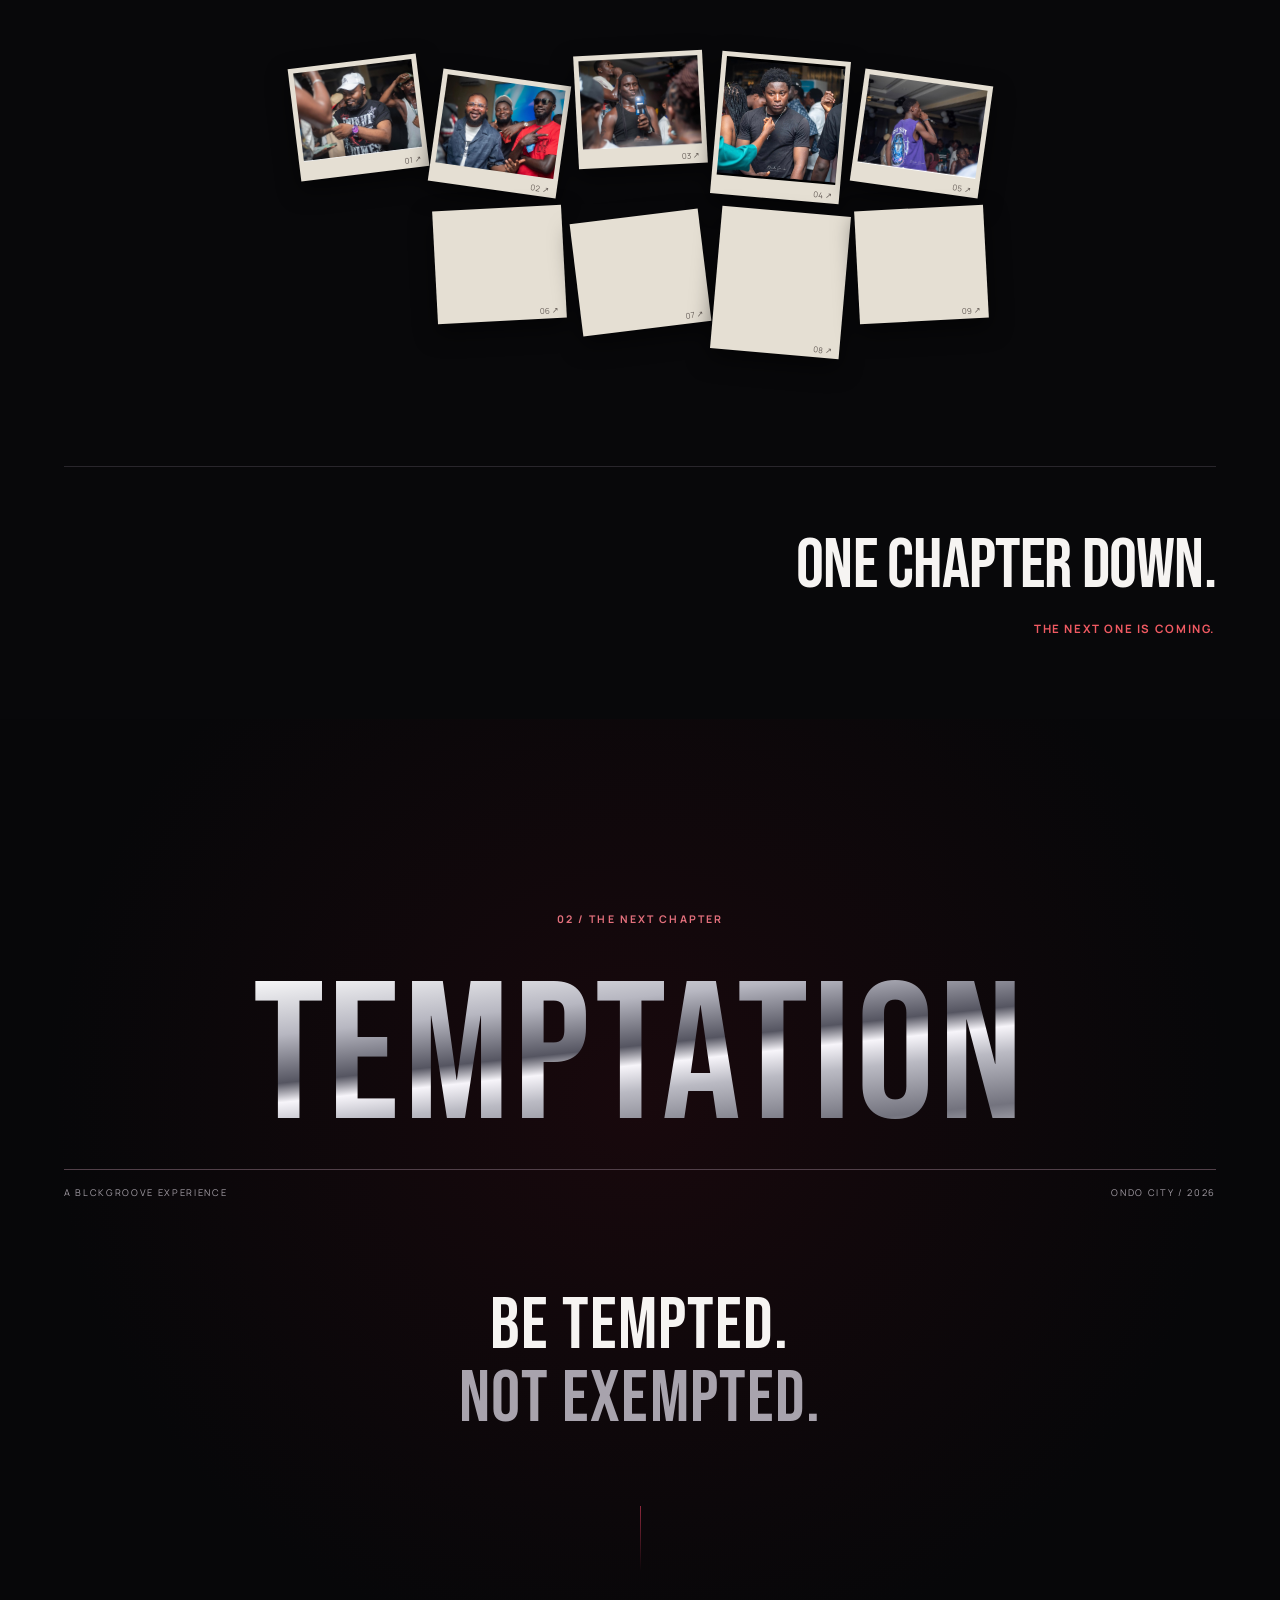
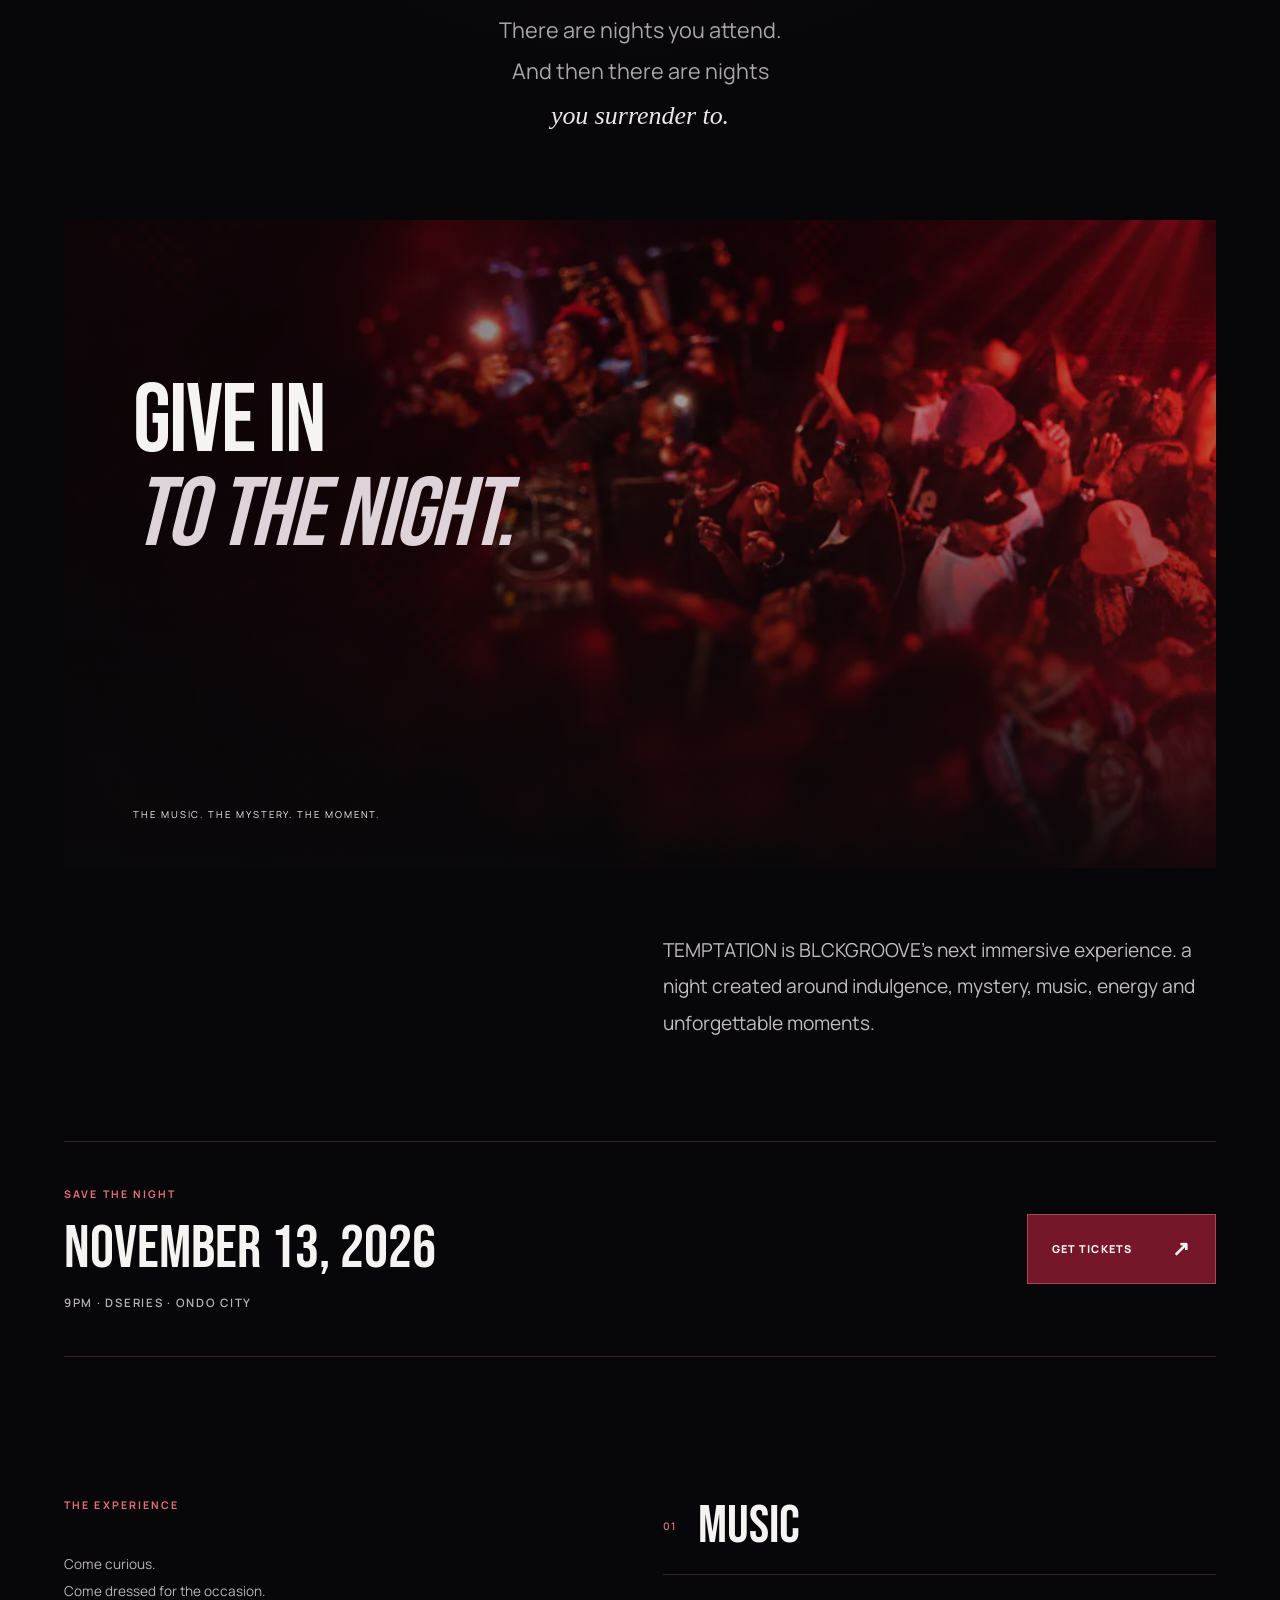
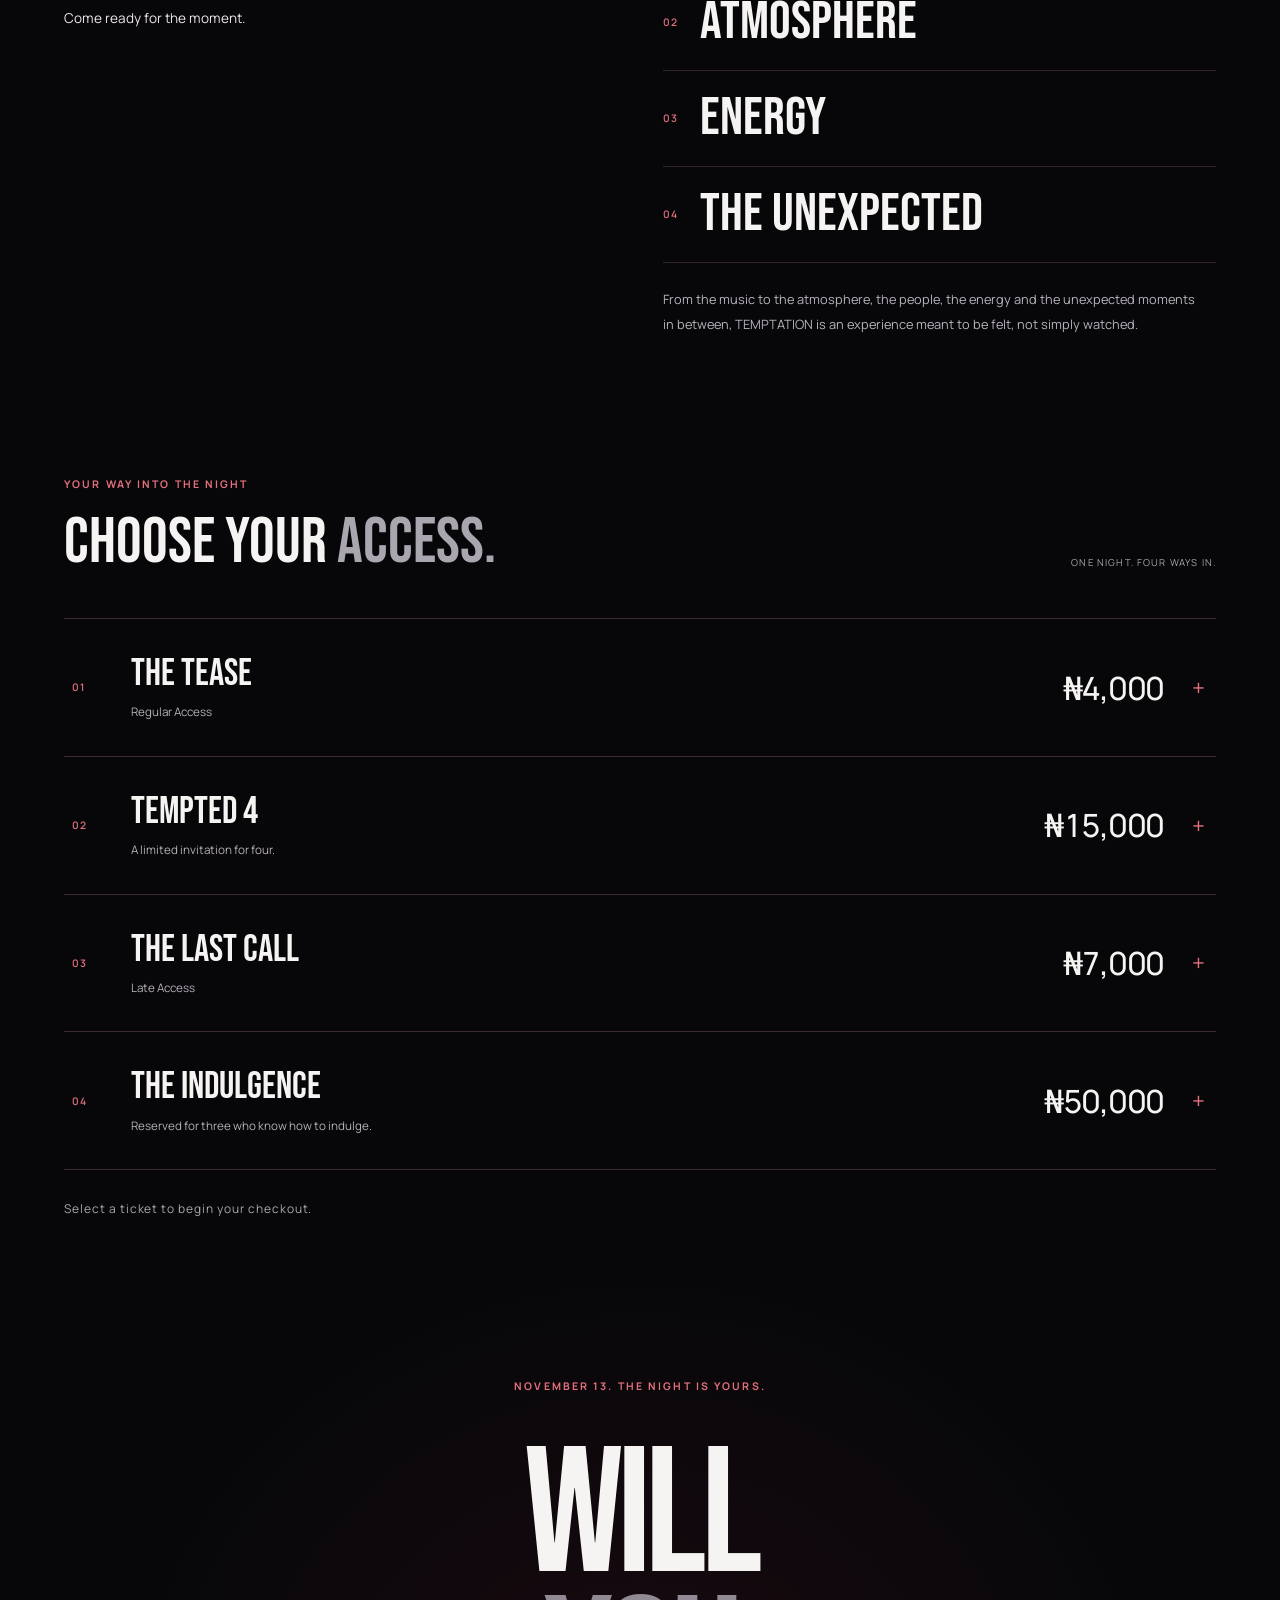
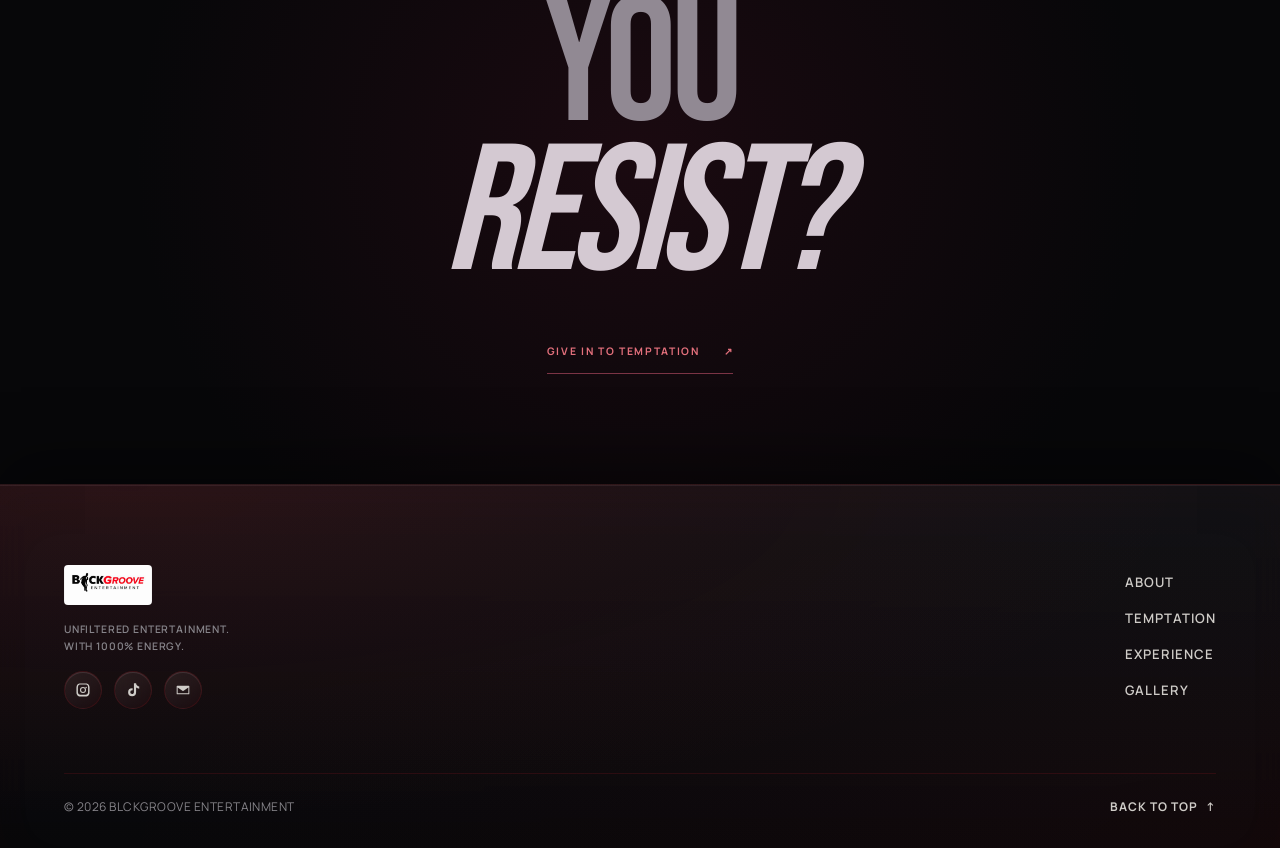
==== commit 9503578d: "i did it" ====
--- a/index.html
+++ b/index.html
@@ -755,7 +755,7 @@
             </header>
             <ol class="temptation__access">
               <li data-temptation-reveal>
-                <details class="temptation__ticket">
+                <details class="temptation__ticket" data-ticket-price="4000">
                   <summary>
                     <span class="temptation__number">01</span>
                     <span class="temptation__ticket-label">
@@ -778,7 +778,7 @@
                 </details>
               </li>
               <li data-temptation-reveal>
-                <details class="temptation__ticket">
+                <details class="temptation__ticket" data-ticket-price="15000">
                   <summary>
                     <span class="temptation__number">02</span>
                     <span class="temptation__ticket-label">
@@ -801,7 +801,7 @@
                 </details>
               </li>
               <li data-temptation-reveal>
-                <details class="temptation__ticket">
+                <details class="temptation__ticket" data-ticket-price="7000">
                   <summary>
                     <span class="temptation__number">03</span>
                     <span class="temptation__ticket-label">
@@ -826,7 +826,7 @@
                 </details>
               </li>
               <li data-temptation-reveal>
-                <details class="temptation__ticket">
+                <details class="temptation__ticket" data-ticket-price="50000">
                   <summary>
                     <span class="temptation__number">04</span>
                     <span class="temptation__ticket-label">
@@ -855,35 +855,93 @@
                 </details>
               </li>
             </ol>
-            <div class="temptation__booking" data-temptation-reveal>
-              <div>
-                <h4>YOUR ACCESS STARTS HERE.</h4>
-                <p>
-                  Choose your access above. Pay by bank transfer, then send your
-                  receipt and chosen ticket option to us on WhatsApp for
-                  confirmation.
+            <p class="temptation__checkout-hint" data-temptation-reveal>
+              Select a ticket to begin your checkout.
+            </p>
+          </section>
+          <dialog
+            class="ticket-checkout"
+            data-ticket-checkout
+            aria-labelledby="ticket-checkout-title"
+          >
+            <div class="ticket-checkout__surface">
+              <header class="ticket-checkout__header">
+                <div
+                  class="ticket-checkout__progress"
+                  aria-label="Checkout steps"
+                >
+                  <span data-checkout-progress="1" aria-current="step"
+                    >01 TICKET</span
+                  >
+                  <span data-checkout-progress="2">02 TRANSFER</span>
+                  <span data-checkout-progress="3">03 RECEIPT</span>
+                </div>
+                <button
+                  class="ticket-checkout__close"
+                  type="button"
+                  data-checkout-close
+                  aria-label="Close checkout"
+                >
+                  &times;
+                </button>
+              </header>
+              <p class="temptation__eyebrow">TEMPTATION / TICKET CHECKOUT</p>
+              <h2 id="ticket-checkout-title">Your night, your way in.</h2>
+
+              <section class="ticket-checkout__step" data-checkout-step="1">
+                <p class="ticket-checkout__selected" data-checkout-name></p>
+                <p
+                  class="ticket-checkout__description"
+                  data-checkout-description
+                ></p>
+                <label
+                  class="ticket-checkout__quantity-label"
+                  for="ticket-quantity"
+                >
+                  Quantity
+                </label>
+                <input
+                  class="ticket-checkout__quantity"
+                  id="ticket-quantity"
+                  data-checkout-quantity
+                  type="number"
+                  min="1"
+                  step="1"
+                  value="1"
+                  inputmode="numeric"
+                />
+                <div class="ticket-checkout__total">
+                  <span>Total</span>
+                  <strong data-checkout-total></strong>
+                </div>
+                <button
+                  class="ticket-checkout__button ticket-checkout__button--primary"
+                  type="button"
+                  data-checkout-next="2"
+                >
+                  CONTINUE TO PAYMENT <span aria-hidden="true">&nearr;</span>
+                </button>
+              </section>
+
+              <section
+                class="ticket-checkout__step"
+                data-checkout-step="2"
+                hidden
+              >
+                <p class="ticket-checkout__intro">
+                  Transfer the exact total below, then continue to send your
+                  receipt.
                 </p>
-                <p>
-                  If our main line is unavailable, call
-                  <a href="tel:07084063705">07084063705</a> or
-                  <a
-                    href="https://wa.me/2347084063705"
-                    target="_blank"
-                    rel="noopener noreferrer"
-                    >WhatsApp the backup line</a
-                  >.
-                </p>
-                <div
-                  class="temptation__bank"
-                  aria-label="Bank transfer details"
-                >
-                  <div class="temptation__bank-top">
+                <div class="ticket-checkout__transfer">
+                  <div class="ticket-checkout__transfer-top">
                     <span>BANK TRANSFER</span><strong>Moniepoint</strong>
                   </div>
                   <span class="temptation__bank-label">ACCOUNT NUMBER</span>
                   <div class="temptation__account-row">
-                    <strong class="temptation__account">3004259633</strong
-                    ><button
+                    <strong class="temptation__account" data-account-number
+                      >3004259633</strong
+                    >
+                    <button
                       class="temptation__copy"
                       type="button"
                       data-copy-account
@@ -903,17 +961,77 @@
                     aria-live="polite"
                   ></p>
                 </div>
-              </div>
-              <a
-                class="temptation__cta"
-                href="https://wa.me/2348121234627?text=Hi%20BLCKGROOVE%2C%20I%20would%20like%20to%20confirm%20my%20TEMPTATION%20ticket.%20I%20will%20attach%20my%20payment%20receipt%20and%20chosen%20ticket%20option."
-                target="_blank"
-                rel="noopener noreferrer"
-                >SEND RECEIPT ON WHATSAPP
-                <span aria-hidden="true">&nearr;</span></a
-              >
-            </div>
-          </section>
+                <div class="ticket-checkout__total">
+                  <span data-checkout-order></span>
+                  <strong data-checkout-total></strong>
+                </div>
+                <div class="ticket-checkout__actions">
+                  <button
+                    class="ticket-checkout__button"
+                    type="button"
+                    data-checkout-next="1"
+                  >
+                    BACK
+                  </button>
+                  <button
+                    class="ticket-checkout__button ticket-checkout__button--primary"
+                    type="button"
+                    data-checkout-next="3"
+                  >
+                    I HAVE PAID <span aria-hidden="true">&nearr;</span>
+                  </button>
+                </div>
+              </section>
+
+              <section
+                class="ticket-checkout__step"
+                data-checkout-step="3"
+                hidden
+              >
+                <p class="ticket-checkout__intro">
+                  Send your payment receipt and ticket details to confirm your
+                  booking.
+                </p>
+                <div class="ticket-checkout__receipt-summary">
+                  <strong data-checkout-order></strong>
+                  <span data-checkout-total></span>
+                </div>
+                <a
+                  class="ticket-checkout__button ticket-checkout__button--primary"
+                  data-checkout-primary
+                  href="https://wa.me/2348121234627"
+                  target="_blank"
+                  rel="noopener noreferrer"
+                >
+                  MAIN WHATSAPP <span aria-hidden="true">&nearr;</span>
+                  <small>0812 123 4627</small>
+                </a>
+                <p class="ticket-checkout__backup-label">
+                  If the main line is unavailable, use the backup contact:
+                </p>
+                <a
+                  class="ticket-checkout__button"
+                  data-checkout-backup
+                  href="https://wa.me/2347084063705"
+                  target="_blank"
+                  rel="noopener noreferrer"
+                >
+                  BACKUP WHATSAPP <span aria-hidden="true">&nearr;</span>
+                  <small>07084063705</small>
+                </a>
+                <a class="ticket-checkout__call" href="tel:07084063705">
+                  Or call the backup number: 07084063705
+                </a>
+                <button
+                  class="ticket-checkout__back"
+                  type="button"
+                  data-checkout-next="2"
+                >
+                  BACK TO TRANSFER DETAILS
+                </button>
+              </section>
+            </div>
+          </dialog>
           <footer class="temptation__ending" data-temptation-reveal>
             <p class="temptation__eyebrow">NOVEMBER 13. THE NIGHT IS YOURS.</p>
             <p class="temptation__question">
--- a/css/temptation.css
+++ b/css/temptation.css
@@ -1,10 +1,23 @@
 .temptation { background: #070709; overflow: hidden; position: relative; padding-top: clamp(100px, 15vw, 220px); }
-.temptation::before { content: ''; position: absolute; inset: 0 0 auto; height: 1000px; pointer-events: none; background: radial-gradient(ellipse at 50% 38%, #520e193b, transparent 65%); }
+.temptation::before { content: ""; position: absolute; inset: 0 0 auto; height: 1000px; pointer-events: none; background: radial-gradient(ellipse at 50% 38%, #520e193b, transparent 65%); }
 .temptation__inner { position: relative; max-width: 1440px; padding: 0 var(--edge-padding); margin: auto; }
-.temptation p, .temptation h2, .temptation h3, .temptation h4, .temptation figure { margin: 0; }
+.temptation p,
+.temptation h2,
+.temptation h3,
+.temptation h4,
+.temptation figure { margin: 0; }
 .temptation__eyebrow { font: 700 .66rem/1.7 var(--font-body); letter-spacing: .2em; color: #e3707c; }
 .temptation__reveal { text-align: center; }
-.temptation .temptation__title { margin-top: 38px; padding: 0 0 .08em; font: normal 400 clamp(3.1rem, 15.3vw, 220px)/.95 var(--font-display); letter-spacing: .025em; color: #dedee3; background: linear-gradient(174deg, #fff 8%, #b7b7c1 28%, #555561 43%, #f7f5fa 49%, #babac3 57%, #73737e 73%, #ededf3 90%); background-clip: text; -webkit-background-clip: text; -webkit-text-fill-color: transparent; }
+.temptation .temptation__title { margin-top: 38px; padding: 0 0 .08em; font: normal 400 clamp(3.1rem, 15.3vw, 220px)/.95 var(--font-display); letter-spacing: .025em; color: #dedee3; background: linear-gradient(
+    174deg,
+    #fff 8%,
+    #b7b7c1 28%,
+    #555561 43%,
+    #f7f5fa 49%,
+    #babac3 57%,
+    #73737e 73%,
+    #ededf3 90%
+  ); background-clip: text; -webkit-background-clip: text; -webkit-text-fill-color: transparent; }
 .temptation__title-caption { display: flex; justify-content: space-between; font-size: .58rem; letter-spacing: .18em; color: #a29ca4; border-top: 1px solid #514049; padding-top: 16px; }
 .temptation .temptation__motto { margin: 90px auto 0; font: 400 clamp(2.5rem, 5.7vw, 5rem)/1 var(--font-display); letter-spacing: .015em; }
 .temptation__motto em { color: #a8a3ad; font-style: normal; }
@@ -13,8 +26,10 @@
 .temptation__line { display: block; height: 65px; width: 1px; background: linear-gradient(#8e283c, transparent); margin: 0 auto 38px; }
 .temptation__visual { position: relative; aspect-ratio: 16/9; overflow: hidden; isolation: isolate; background: #240a10; }
 .temptation__visual img { width: 100%; height: 100%; object-fit: cover; opacity: .72; }
-.temptation__visual::after { content: ''; position: absolute; inset: 0; z-index: 0; background: linear-gradient(0deg, #08080ae6, transparent 60%), linear-gradient(90deg, #08080a70, transparent); }
-.temptation__visual-type { position: absolute; z-index: 1; left: 6%; top: 24%; font: 400 clamp(2.4rem, 7.6vw, 7rem)/.96 var(--font-display); letter-spacing: -.02em; }
+.temptation__visual::after { content: ""; position: absolute; inset: 0; z-index: 0; background:
+    linear-gradient(0deg, #08080ae6, transparent 60%),
+    linear-gradient(90deg, #08080a70, transparent); }
+.temptation__visual-type { position: absolute; z-index: 1; left: 6%; top: 24%; font: 400 clamp(2.4rem, 7.6vw, 7rem)/.96 var(--font-display); letter-spacing: -0.02em; }
 .temptation__visual-type i { color: #ded3d8; }
 .temptation__visual figcaption { position: absolute; z-index: 1; bottom: 7%; left: 6%; font-size: .6rem; letter-spacing: .2em; }
 .temptation__story { display: grid; grid-template-columns: 1fr 1.2fr; gap: 12%; margin: 64px 0 100px; }
@@ -23,17 +38,21 @@
 .temptation__date { display: flex; align-items: center; justify-content: space-between; gap: 30px; border-block: 1px solid #34252d; padding: 44px 0; }
 .temptation .temptation__date-title { font: 400 clamp(2.3rem, 4.7vw, 4.2rem)/1.1 var(--font-display); margin: 12px 0; }
 .temptation__location { font-size: .72rem; font-weight: 600; letter-spacing: .15em; color: #b8b2bd; }
-.temptation__cta { display: inline-flex; justify-content: space-between; align-items: center; gap: 40px; min-height: 54px; padding: 18px 24px; background: #761729; border: 1px solid #a34959; font-size: .68rem; font-weight: 800; letter-spacing: .1em; transition: background .25s, transform .25s; }
+.temptation__cta { display: inline-flex; justify-content: space-between; align-items: center; gap: 40px; min-height: 54px; padding: 18px 24px; background: #761729; border: 1px solid #a34959; font-size: .68rem; font-weight: 800; letter-spacing: .1em; transition:
+    background .25s,
+    transform .25s; }
 .temptation__cta:hover { background: #982238; transform: translateY(-2px); }
 .temptation__cta span { font-size: 1.3rem; }
 .temptation__experience { display: grid; grid-template-columns: 1fr 1.2fr; gap: 12%; padding: 140px 0; }
 .temptation .temptation__dress { margin-top: 36px; font-size: .85rem; line-height: 2; color: #b8b2bd; }
 .temptation__dress em { color: #ede6ea; font-style: normal; }
 .temptation .temptation__experience-note { margin-top: 24px; font-size: .8rem; line-height: 1.9; color: #b8b2bd; max-width: 540px; }
-.temptation__elements, .temptation__access { list-style: none; padding: 0; margin: 0; }
+.temptation__elements,
+.temptation__access { list-style: none; padding: 0; margin: 0; }
 .temptation__elements li { border-bottom: 1px solid #30252c; padding: 18px 0; font: 400 clamp(1.9rem, 4.2vw, 3.8rem)/1.1 var(--font-display); display: flex; align-items: center; gap: 22px; }
 .temptation__elements li:first-child { padding-top: 0; }
-.temptation__elements li span, .temptation__number { font: 600 .65rem/1 var(--font-body); color: #dd6e7c; letter-spacing: .1em; }
+.temptation__elements li span,
+.temptation__number { font: 600 .65rem/1 var(--font-body); color: #dd6e7c; letter-spacing: .1em; }
 .temptation__ticket-heading { display: flex; justify-content: space-between; align-items: end; gap: 20px; margin-bottom: 40px; }
 .temptation__ticket-heading h3 { font: 400 clamp(2.5rem, 5vw, 4.8rem)/1.1 var(--font-display); margin-top: 14px; }
 .temptation__ticket-heading h3 em { font-style: normal; color: #aaa6b0; }
@@ -47,19 +66,23 @@
 .temptation__ticket-title { display: block; font: 400 clamp(1.7rem, 3vw, 2.6rem)/1.1 var(--font-display); }
 .temptation__ticket-subtitle { display: block; color: #b5aeb9; font-size: .73rem; margin-top: 9px; }
 .temptation__ticket-toggle { color: #e3707c; font-size: 1.4rem; text-align: center; }
-.temptation__ticket-toggle::before { content: '+'; }
-.temptation__ticket[open] .temptation__ticket-toggle::before { content: '\2212'; }
+.temptation__ticket-toggle::before { content: "+"; }
+.temptation__ticket[open] .temptation__ticket-toggle::before { content: "\2212"; }
 .temptation__ticket-content { padding: 0 52px 30px 67px; }
 .temptation .temptation__ticket-description { max-width: 600px; margin-bottom: 12px; color: #b5aeb9; font-size: .85rem; line-height: 1.8; }
-.temptation__access-note { font: italic .95rem/1.6 Georgia, serif; color: #ada3ad; }
-.temptation__price { font-size: clamp(1.3rem, 2.5vw, 2rem); font-weight: 500; letter-spacing: -.04em; font-variant-numeric: tabular-nums; }
+.temptation__access-note { font:
+    italic .95rem/1.6 Georgia,
+    serif; color: #ada3ad; }
+.temptation__price { font-size: clamp(1.3rem, 2.5vw, 2rem); font-weight: 500; letter-spacing: -0.04em; font-variant-numeric: tabular-nums; }
 .temptation__booking { display: flex; justify-content: space-between; align-items: center; gap: 32px; margin-top: 48px; }
 .temptation__booking > div { max-width: 550px; }
 .temptation__booking h4 { font: 400 1.8rem/1.2 var(--font-display); margin-bottom: 14px; }
 .temptation__booking p { font-size: .78rem; line-height: 1.8; color: #b8b2bd; }
-.temptation__bank { margin: 26px 0 20px; padding: clamp(18px, 3vw, 28px); border: 1px solid #59313e; border-top: 2px solid #a34959; background: radial-gradient(ellipse at top right, #50182955, transparent 75%), #100c10; }
+.temptation__bank { margin: 26px 0 20px; padding: clamp(18px, 3vw, 28px); border: 1px solid #59313e; border-top: 2px solid #a34959; background:
+    radial-gradient(ellipse at top right, #50182955, transparent 75%), #100c10; }
 .temptation__bank-top { display: flex; justify-content: space-between; align-items: center; gap: 18px; padding-bottom: 22px; margin-bottom: 22px; border-bottom: 1px solid #ffffff15; }
-.temptation__bank-top > span, .temptation__bank-label { font-size: .58rem; font-weight: 700; letter-spacing: .16em; color: #c2929e; }
+.temptation__bank-top > span,
+.temptation__bank-label { font-size: .58rem; font-weight: 700; letter-spacing: .16em; color: #c2929e; }
 .temptation__bank-top strong { font-size: .95rem; font-weight: 700; color: #eee5eb; }
 .temptation__bank-label { display: block; color: #aaa0aa; }
 .temptation__account-row { display: flex; align-items: center; justify-content: space-between; gap: 12px; margin: 6px 0 24px; }
@@ -73,11 +96,63 @@
 .temptation__booking p a { text-decoration: underline; text-underline-offset: 3px; }
 .temptation__booking .temptation__cta { flex-shrink: 0; gap: 18px; }
 .temptation__ending { text-align: center; padding: 160px 0 110px; background: radial-gradient(ellipse at 50% 62%, #50122544, transparent 62%); }
-.temptation .temptation__question { font: 400 clamp(5rem, 14vw, 12rem)/.83 var(--font-display); letter-spacing: -.035em; margin: 48px 0 40px; }
+.temptation__checkout-hint { margin-top: 30px !important; color: #aaa5af; font-size: .75rem; letter-spacing: .08em; }
+.temptation__ticket summary:hover .temptation__ticket-toggle { transform: translateX(3px); }
+.temptation__ticket-toggle { transition: transform .2s ease; }
+.ticket-checkout { width: min(620px, calc(100vw - 32px)); max-width: none; max-height: calc(100vh - 32px); max-height: min(850px, calc(100dvh - 32px)); padding: 0; margin: auto; overflow: auto; color: #f2ecef; background: transparent; border: 1px solid #6b3947; box-shadow: 0 28px 100px #000b; }
+.ticket-checkout::backdrop { background: #050406d9; backdrop-filter: blur(8px); }
+.ticket-checkout[open] { animation: checkout-enter .24s ease-out both; }
+.ticket-checkout__surface { padding: clamp(24px, 5vw, 48px); background:
+    radial-gradient(ellipse at 100% 0, #4e172533, transparent 42%), #100d11; }
+.ticket-checkout__header { display: flex; align-items: center; justify-content: space-between; gap: 14px; margin-bottom: 34px; }
+.ticket-checkout__progress { display: grid; grid-template-columns: repeat(3, auto); gap: clamp(10px, 3vw, 24px); color: #81757e; font-size: .58rem; font-weight: 700; letter-spacing: .1em; }
+.ticket-checkout__progress [aria-current="step"] { color: #f09aa6; }
+.ticket-checkout__close { display: grid; place-items: center; flex: 0 0 40px; width: 40px; height: 40px; padding: 0; color: #e6dce2; font-size: 1.6rem; line-height: 1; background: #ffffff08; border: 1px solid #ffffff24; cursor: pointer; }
+.ticket-checkout .temptation__eyebrow { margin: 0 0 9px; font-size: .59rem; }
+.ticket-checkout h2 { margin: 0 0 27px; font: 400 clamp(2rem, 7vw, 3.6rem)/1 var(--font-display); }
+.ticket-checkout__step[hidden] { display: none; }
+.ticket-checkout__selected { font: 400 1.35rem/1.2 var(--font-display); }
+.ticket-checkout__description,
+.ticket-checkout__intro { margin: 8px 0 25px; color: #b8adb7; font-size: .82rem; line-height: 1.7; }
+.ticket-checkout__quantity-label { display: block; margin-bottom: 8px; color: #b7aeb6; font-size: .72rem; }
+.ticket-checkout__quantity { width: 100%; min-height: 50px; padding: 10px 14px; color: #f2ecef; font: inherit; background: #09080b; border: 1px solid #55323e; }
+.ticket-checkout__quantity:focus-visible { outline: 2px solid #e3707c; outline-offset: 2px; }
+.ticket-checkout__total { display: flex; justify-content: space-between; align-items: baseline; gap: 16px; padding: 19px 0; margin: 10px 0 20px; border-bottom: 1px solid #ffffff20; color: #b8adb7; font-size: .78rem; }
+.ticket-checkout__total strong { color: #fff; font: 400 1.8rem/1 var(--font-display); }
+.ticket-checkout__button { display: flex; justify-content: space-between; align-items: center; gap: 16px; width: 100%; min-height: 54px; padding: 14px 17px; color: #eee5eb; font: 700 .67rem/1.3 var(--font-body); letter-spacing: .1em; text-align: left; text-decoration: none; background: #1c171d; border: 1px solid #593744; cursor: pointer; transition:
+    background .2s,
+    border-color .2s; }
+.ticket-checkout__button:hover { background: #2b1921; border-color: #a34959; }
+.ticket-checkout__button--primary { color: #fff; background: #761729; border-color: #a34959; }
+.ticket-checkout__button--primary:hover { background: #982238; }
+.ticket-checkout__transfer { padding: 21px; background: #0a090c; border: 1px solid #44313b; border-top: 2px solid #a34959; }
+.ticket-checkout__transfer-top { display: flex; justify-content: space-between; gap: 14px; padding-bottom: 17px; margin-bottom: 17px; border-bottom: 1px solid #ffffff18; }
+.ticket-checkout__transfer-top span { color: #c2929e; font-size: .58rem; font-weight: 700; letter-spacing: .15em; }
+.ticket-checkout__transfer-top strong { font-size: .85rem; }
+.ticket-checkout .temptation__bank-label { margin-top: 13px; }
+.ticket-checkout .temptation__account-row { margin-bottom: 15px; }
+.ticket-checkout .temptation__account { font-size: clamp(1.5rem, 6vw, 2rem); }
+.ticket-checkout .temptation__account-name { margin-top: 5px; color: #eee5eb; font-size: .85rem; font-weight: 600; }
+.ticket-checkout .temptation__copy-status { margin-top: 10px; color: #e8a4b2; font-size: .7rem; }
+.ticket-checkout__actions { display: grid; grid-template-columns: 1fr 1.6fr; gap: 12px; }
+.ticket-checkout__receipt-summary { display: flex; justify-content: space-between; align-items: center; gap: 16px; padding: 16px; margin-bottom: 16px; background: #ffffff08; border-left: 2px solid #e3707c; }
+.ticket-checkout__receipt-summary strong { font-size: .78rem; }
+.ticket-checkout__receipt-summary span { color: #fff; font: 400 1.35rem/1 var(--font-display); white-space: nowrap; }
+.ticket-checkout__button small { margin-left: auto; color: #d0bfc8; font-size: .68rem; font-weight: 500; letter-spacing: .03em; white-space: nowrap; }
+.ticket-checkout__backup-label { margin: 22px 0 10px; color: #b8adb7; font-size: .75rem; line-height: 1.6; }
+.ticket-checkout__call { display: inline-block; margin-top: 15px; color: #f0a2ad; font-size: .75rem; text-underline-offset: 3px; }
+.ticket-checkout__back { display: block; min-height: 44px; padding: 8px 0; margin-top: 20px; color: #a99da7; font: 700 .6rem var(--font-body); letter-spacing: .1em; background: none; border: 0; cursor: pointer; }
+@keyframes checkout-enter {
+  from { opacity: 0; transform: translateY(12px) scale(.99); }
+  to { opacity: 1; transform: none; }
+}
+.temptation .temptation__question { font: 400 clamp(5rem, 14vw, 12rem)/.83 var(--font-display); letter-spacing: -0.035em; margin: 48px 0 40px; }
 .temptation__question span { color: #918993; }
 .temptation__question em { color: #d4c9d2; font-style: italic; }
 .temptation__last-link { display: inline-flex; gap: 24px; align-items: center; min-height: 44px; color: #e3707c; font-size: .65rem; font-weight: 700; letter-spacing: .16em; border-bottom: 1px solid #7b3445; }
-[data-temptation-reveal] { transition: opacity 1s ease, transform 1s cubic-bezier(.16,1,.3,1); }
+[data-temptation-reveal] { transition:
+    opacity 1s ease,
+    transform 1s cubic-bezier(.16, 1, .3, 1); }
 [data-temptation-reveal].is-unseen { opacity: 0; transform: translateY(32px); }
 @media (max-width: 760px) {
   .temptation__title-caption { font-size: .46rem; letter-spacing: .08em; }
@@ -97,11 +172,17 @@
   .temptation__ticket-content { padding: 0 26px 26px 32px; }
   .temptation__access-note { font-size: .85rem; }
   .temptation__price { white-space: nowrap; }
-  .temptation__booking { flex-direction: column; align-items: flex-start; }
-  .temptation__booking > div { width: 100%; }
+  .ticket-checkout { max-height: calc(100vh - 20px); max-height: calc(100dvh - 20px); }
+  .ticket-checkout__surface { padding: 22px; }
+  .ticket-checkout__header { margin-bottom: 26px; }
+  .ticket-checkout__progress { gap: 8px; font-size: .5rem; letter-spacing: .04em; }
+  .ticket-checkout__actions { grid-template-columns: 1fr; }
   .temptation__ending { padding: 110px 0 80px; }
 }
 @media (prefers-reduced-motion: reduce) {
-  [data-temptation-reveal], .temptation__cta, .temptation__access li { transition: none; }
+  [data-temptation-reveal],
+  .temptation__cta,
+  .temptation__access li { transition: none; }
+  .ticket-checkout[open] { animation: none; }
   [data-temptation-reveal].is-unseen { opacity: 1; transform: none; }
 }
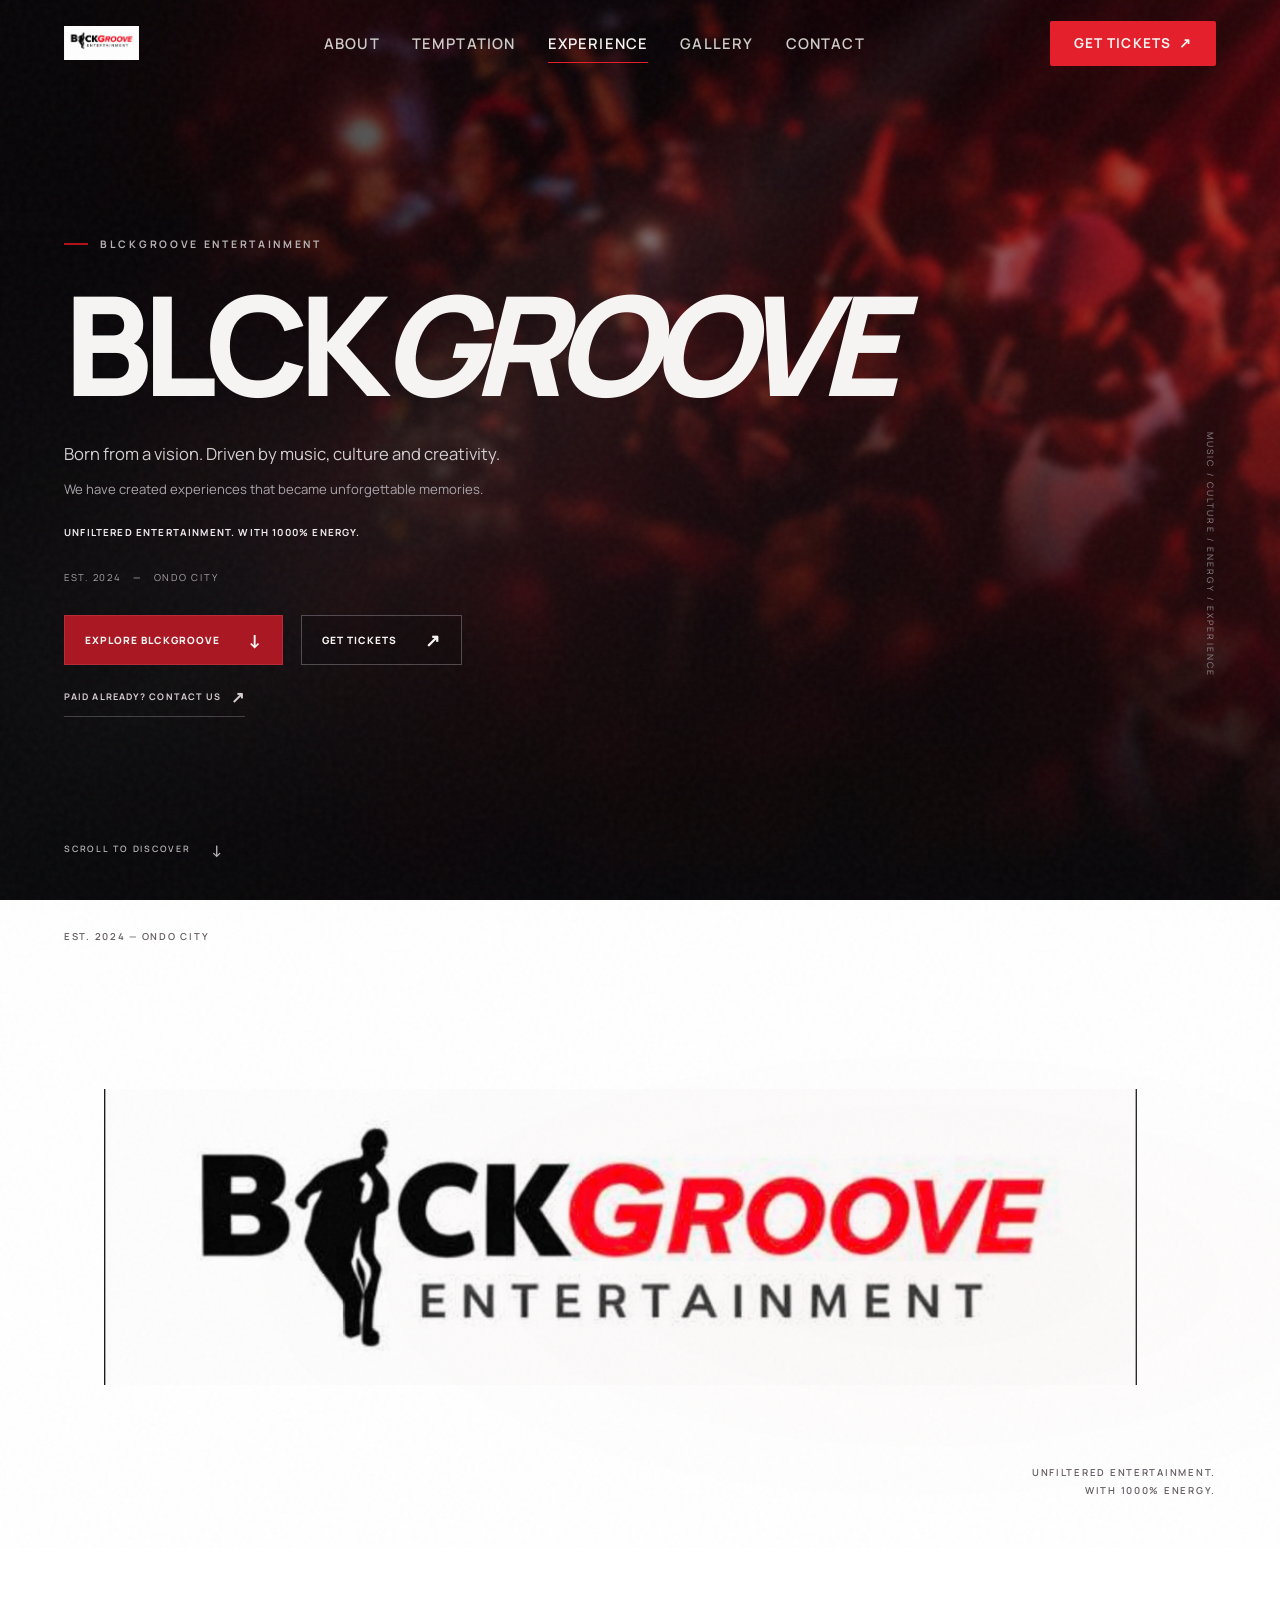
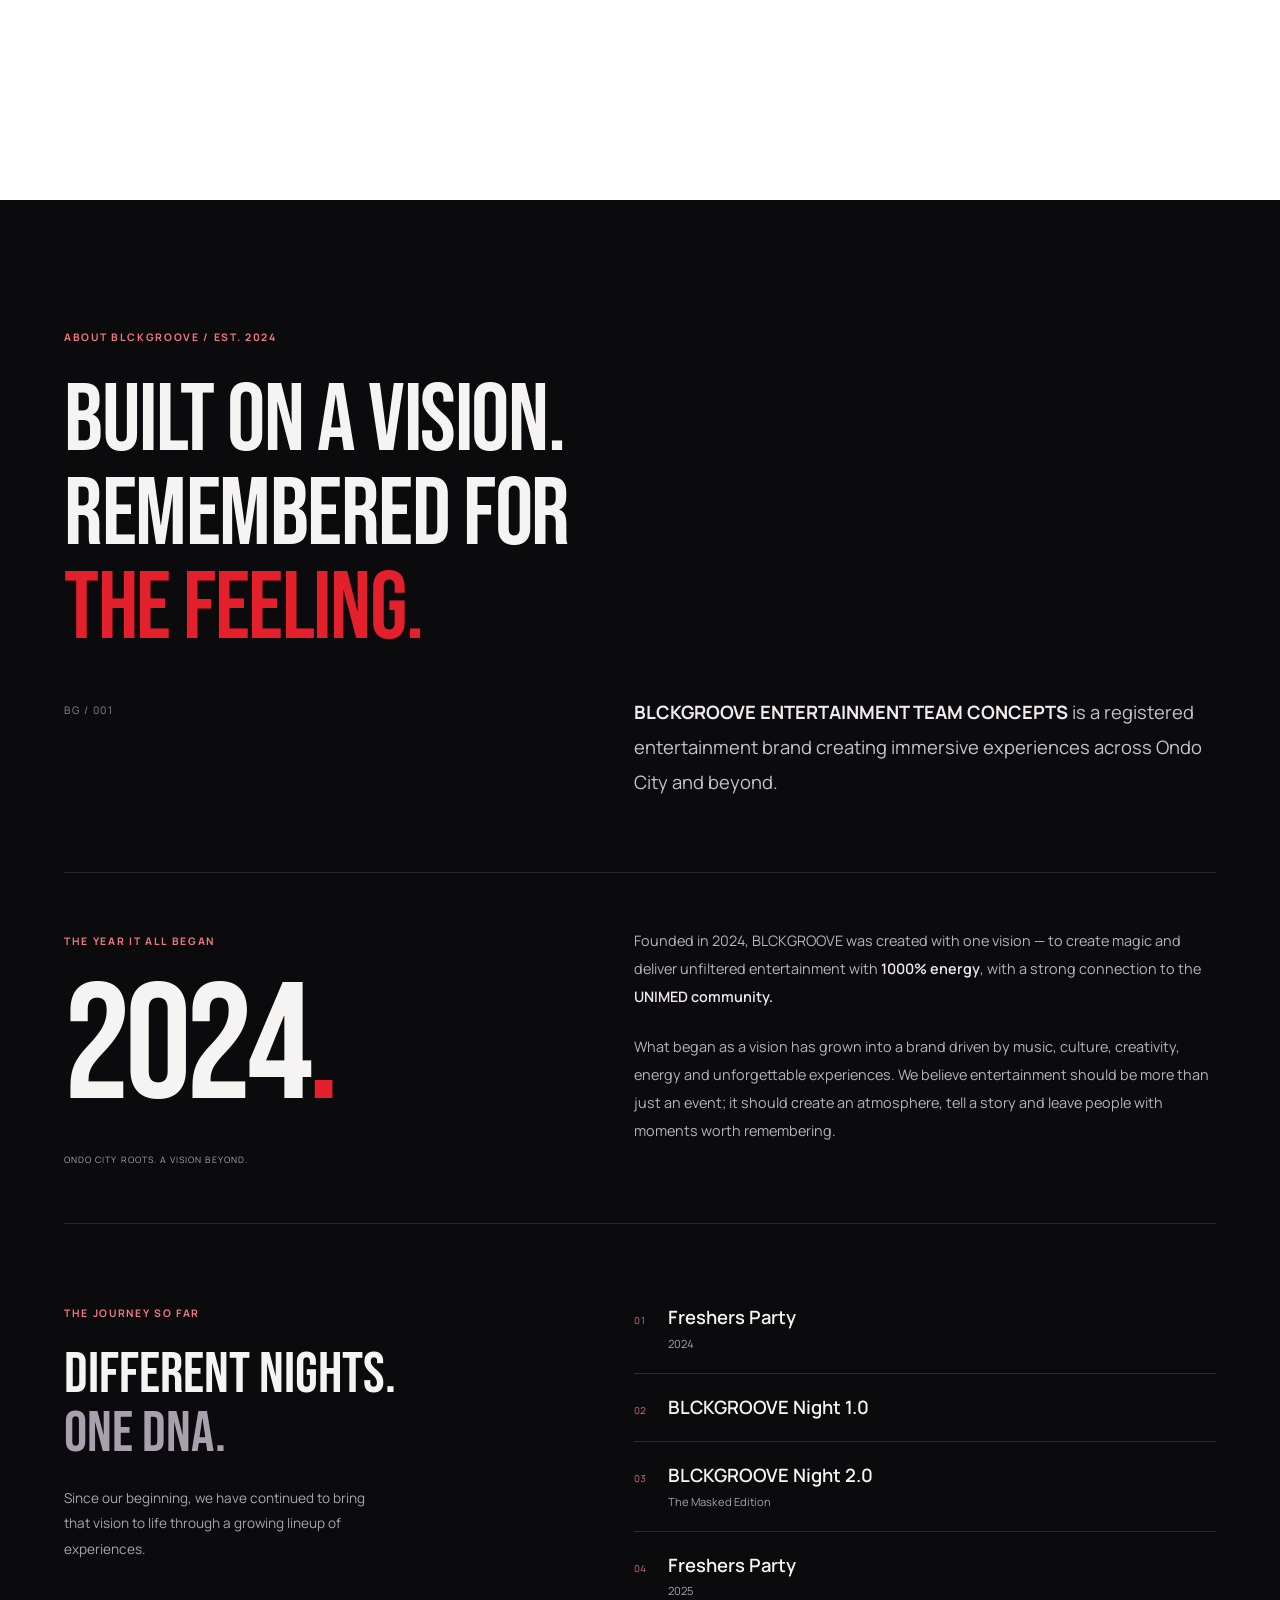
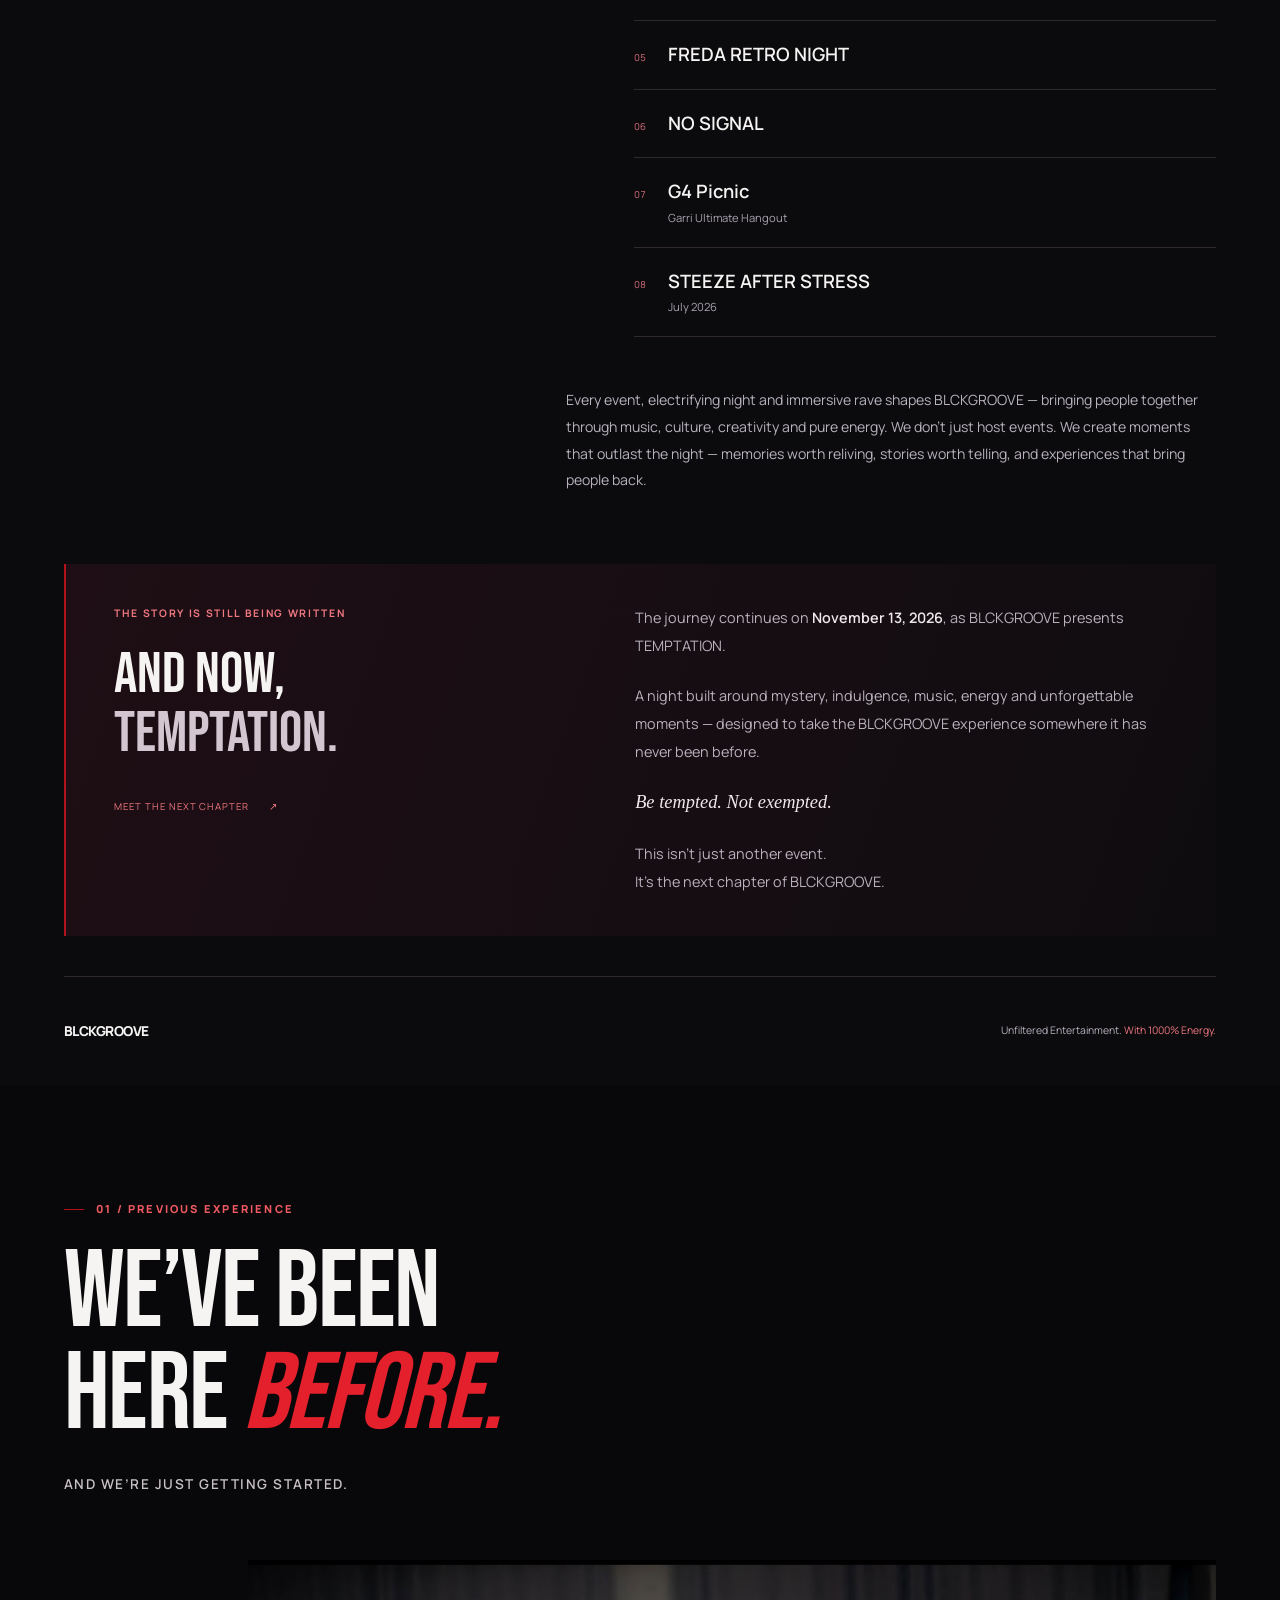
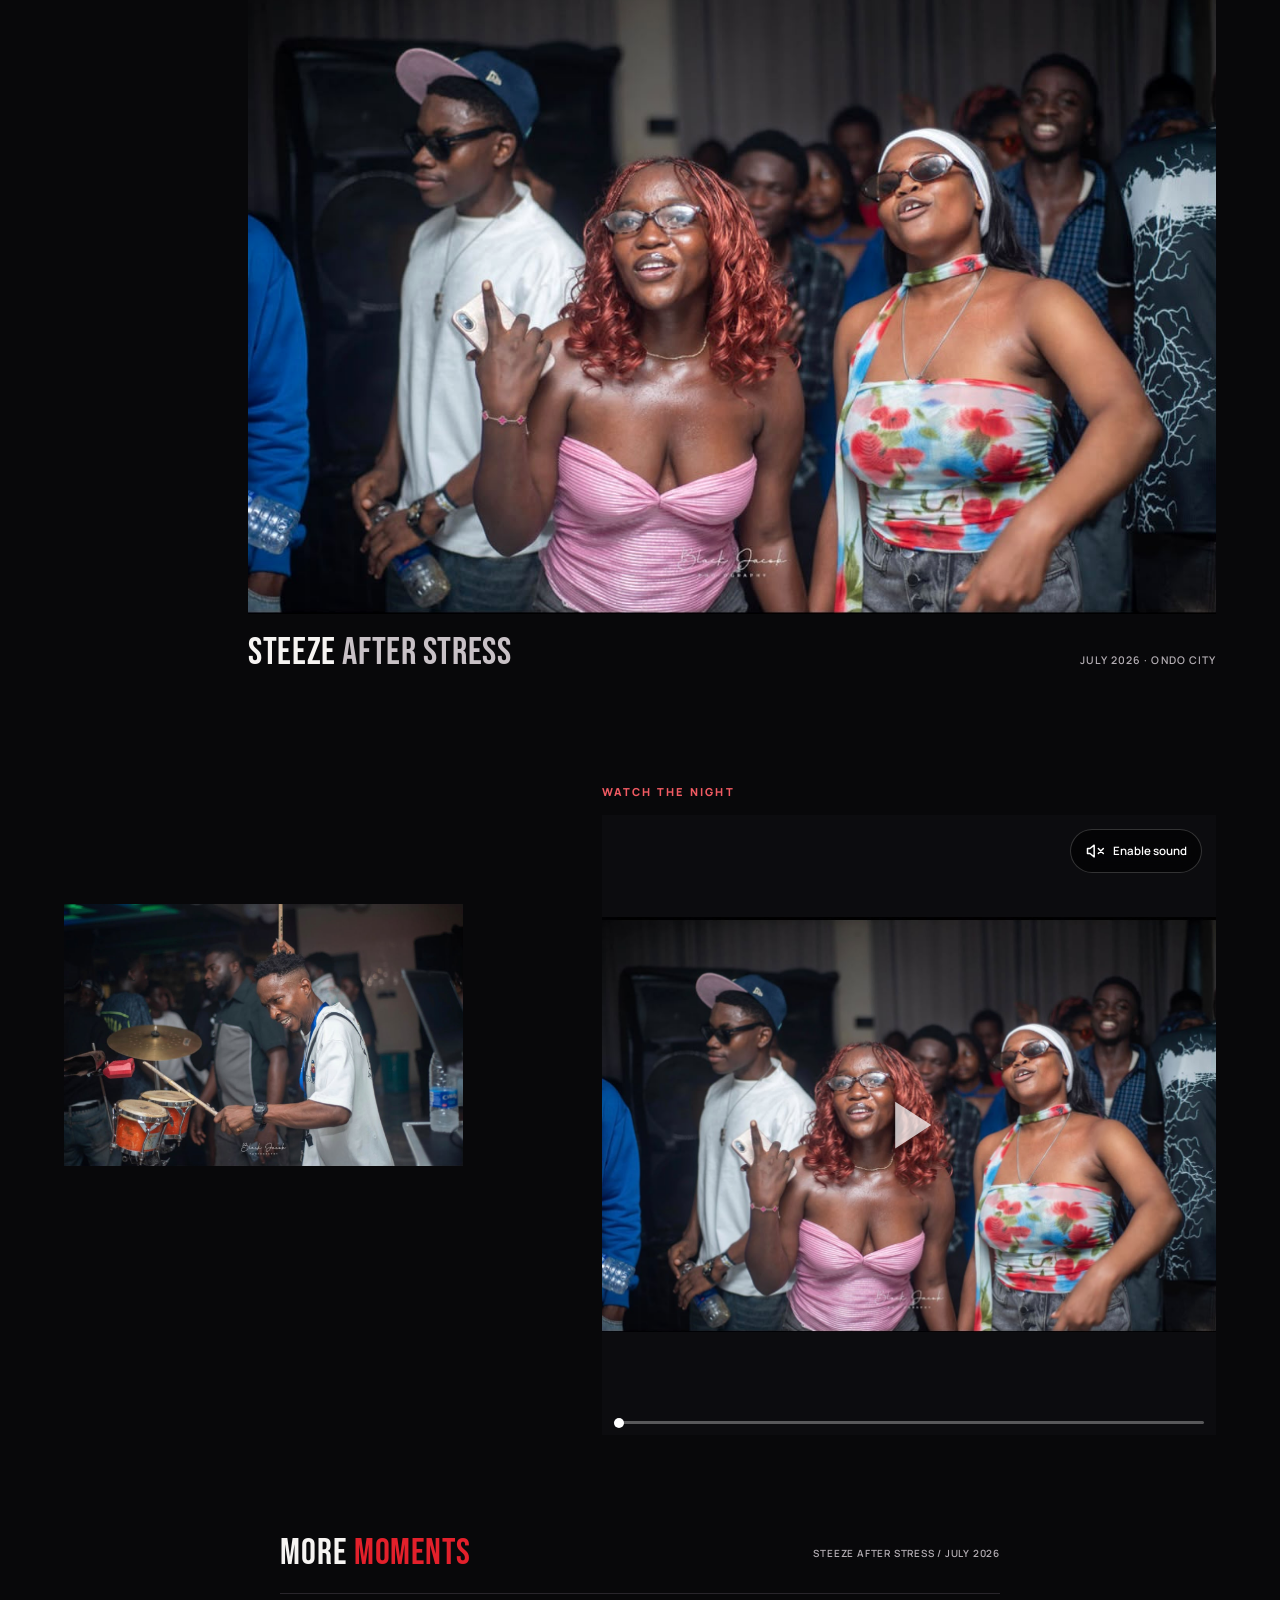
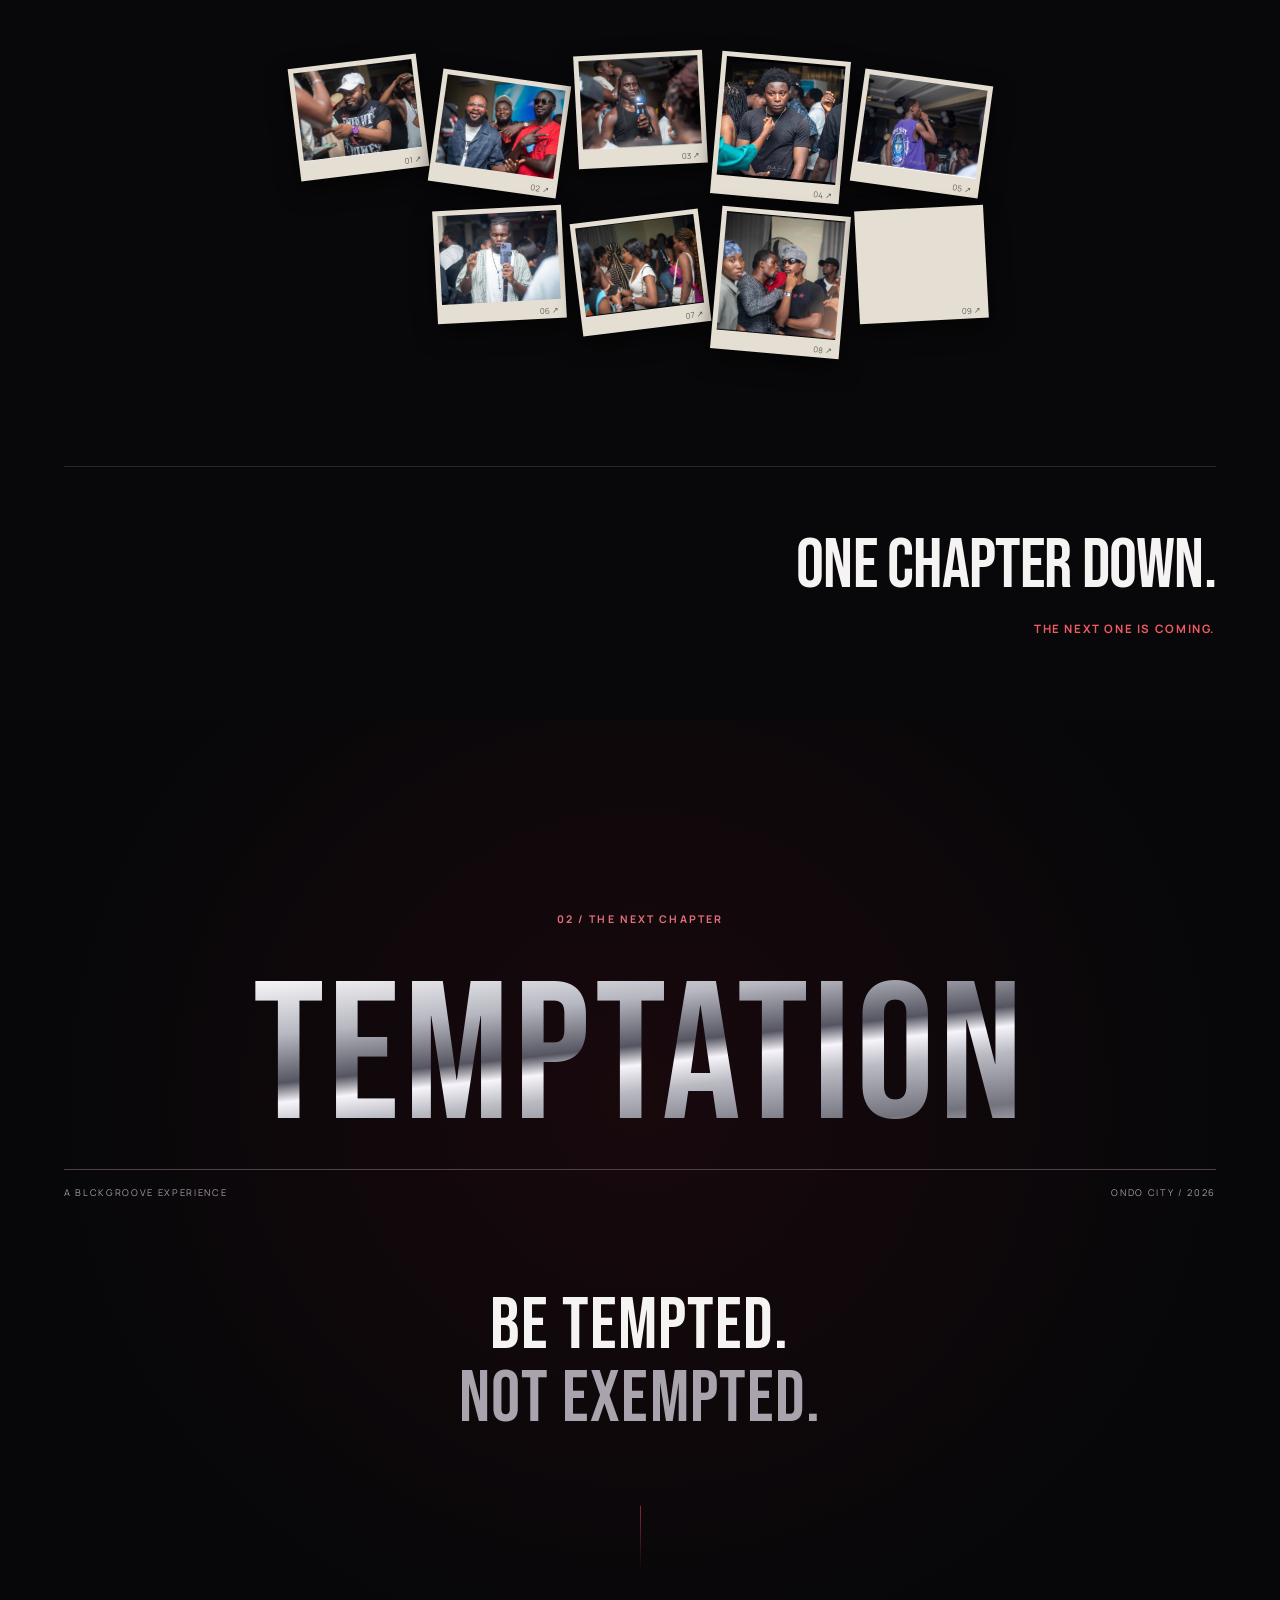
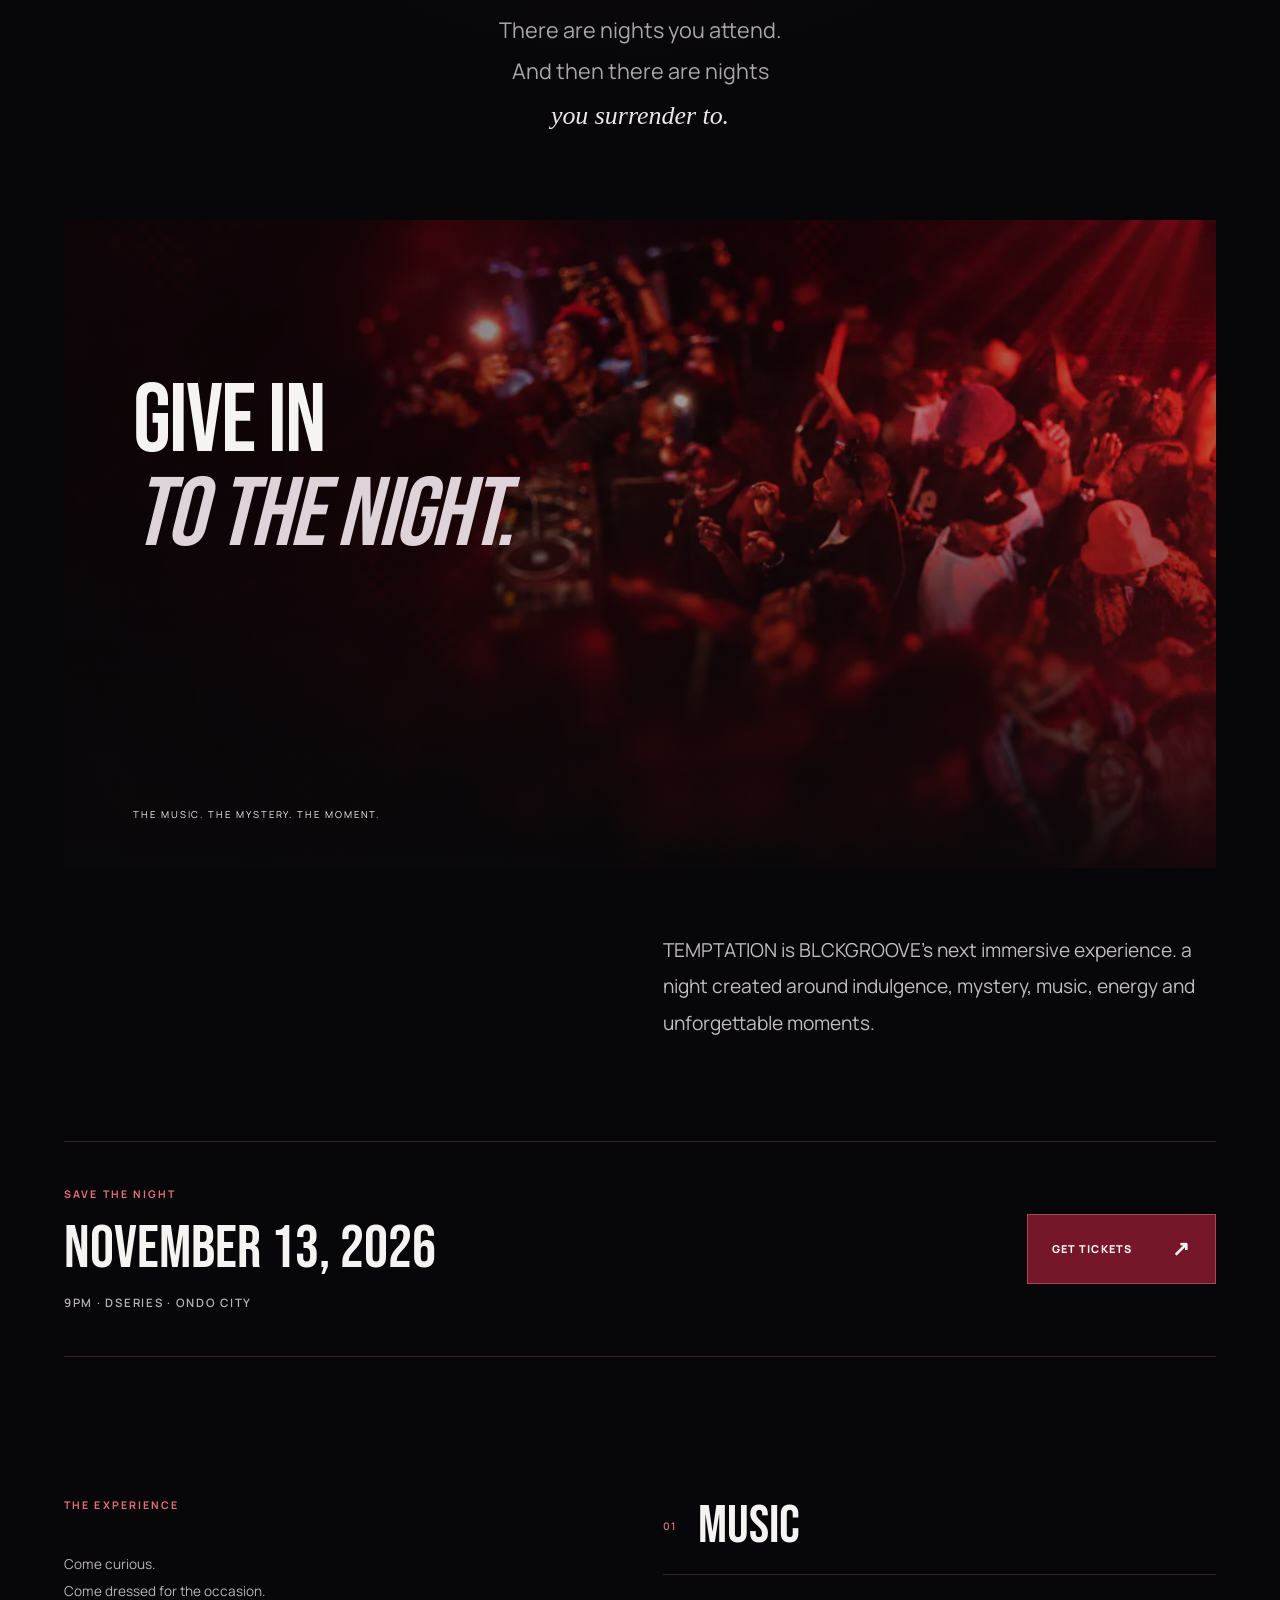
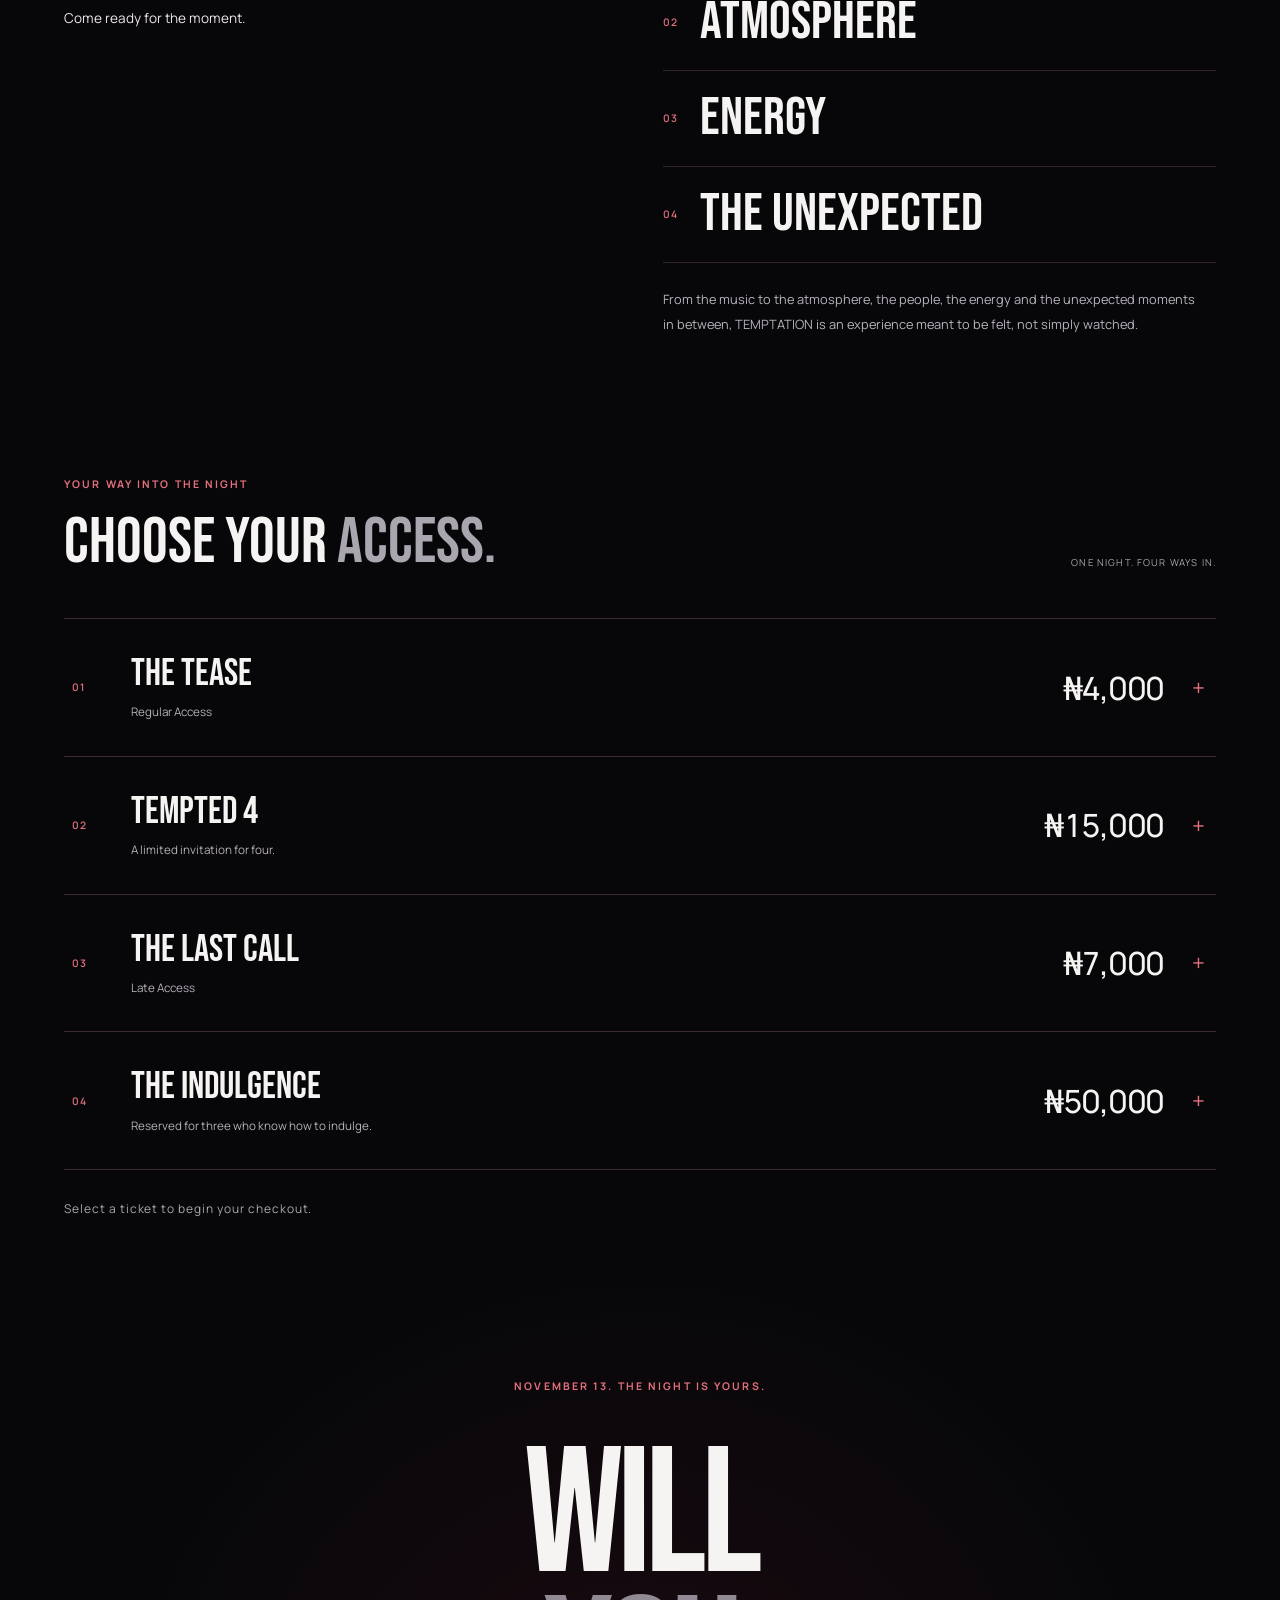
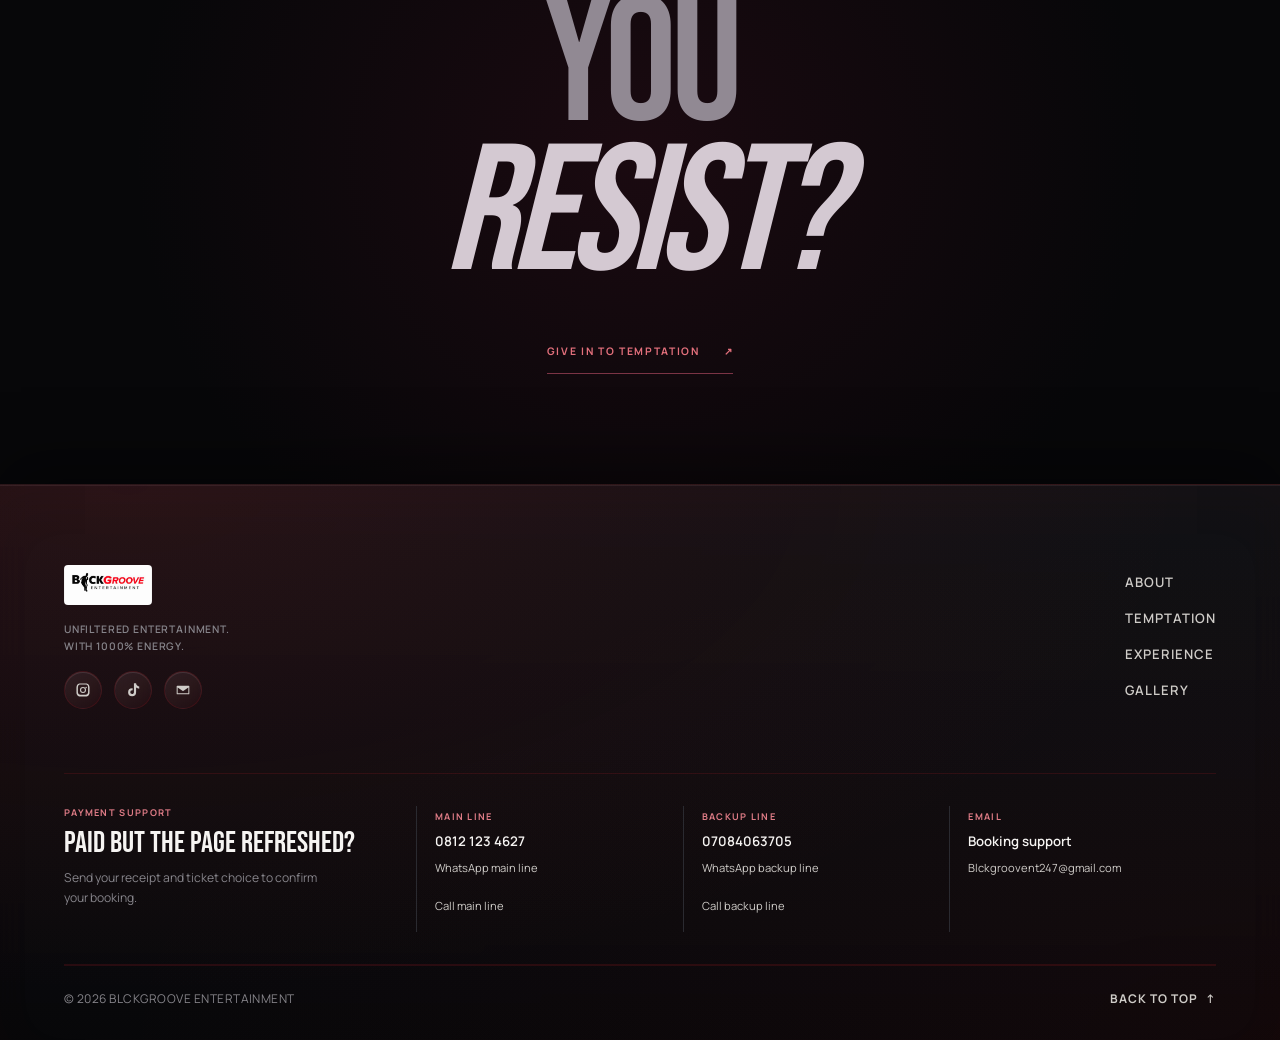
==== commit 91da5e90: "i did it" ====
--- a/index.html
+++ b/index.html
@@ -6,11 +6,11 @@
     <title>BLCKGROOVE Events in Ondo City | Parties, Music &amp; Culture</title>
     <meta
       name="description"
-      content="BLCKGROOVE Entertainment creates unforgettable parties, nightlife events and music experiences in Ondo City, Nigeria. Discover TEMPTATION and upcoming events."
+      content="BLCKGROOVE Entertainment Team Concepts, also searched as Blackgroove, Blackgoove or Blvk Groove, hosts parties and nightlife events in Ondo City, Nigeria."
     />
     <meta
       name="keywords"
-      content="events in Ondo City, parties in Ondo, Ondo City nightlife, BLCKGROOVE, Blackgroove Ondo, Blckgroove Odo, music events in Ondo, TEMPTATION event"
+      content="BLCKGROOVE, Blackgroove Ondo, Black Groove Entertainment Team Concept, Blackgroove Entertainment Team Concepts, Blackgoove Entertainment Team Concept, Blackgoove Entertainment Team Concepts, Blvk Groove Entertainment Team Concept, Blvk Groove Entertainment Team Concepts, Blckgroove Odo, events in Ondo City, parties in Ondo, Ondo City nightlife, music events in Ondo, TEMPTATION event"
     />
     <meta name="author" content="BLCKGROOVE Entertainment Team Concepts" />
     <meta name="robots" content="index, follow, max-image-preview:large" />
@@ -62,8 +62,23 @@
             "name": "BLCKGROOVE Entertainment Team Concepts",
             "alternateName": [
               "BLCKGROOVE",
+              "Blckgroove Entertainment Team Concept",
+              "Blckgroove Entertainment Team Concepts",
               "Blackgroove Ondo",
-              "Blckgroove Odo"
+              "Blckgroove Odo",
+              "Blackgroove",
+              "Blackgroove Entertainment Team Concept",
+              "Blackgroove Entertainment Team Concepts",
+              "Black Groove Entertainment Team Concept",
+              "Black Groove Entertainment Team Concepts",
+              "Blackgoove",
+              "Blackgoove Entertainment Team Concept",
+              "Blackgoove Entertainment Team Concepts",
+              "Blvk Groove",
+              "BlvkGroove",
+              "Blvk Groove Entertainment Team Concept",
+              "Blvk Groove Entertainment Team Concepts",
+              "BlvkGroove Entertainment Team Concepts"
             ],
             "url": "https://blckgroove.com.ng/",
             "logo": "https://blckgroove.com.ng/assets/logo/blckgroove-logo.jpeg",
@@ -212,6 +227,9 @@
                 >GET TICKETS <span aria-hidden="true">&nearr;</span></a
               >
             </div>
+            <a class="hero__contact" href="#contact">
+              PAID ALREADY? CONTACT US <span aria-hidden="true">&nearr;</span>
+            </a>
           </div>
           <p class="hero__edge">MUSIC / CULTURE / ENERGY / EXPERIENCE</p>
           <a class="hero__scroll" href="#about" data-hero-scroll
--- a/css/hero.css
+++ b/css/hero.css
@@ -7,43 +7,95 @@
   min-height: 100svh;
   background: #08080a;
 }
-.hero__media, .hero__atmosphere, .hero__grain { position: absolute; pointer-events: none; }
-.hero__media { inset: -3%; z-index: -3; transform: translate3d(0, var(--hero-drift, 0px), 0); }
-.hero__media img, .hero__media video { width: 100%; height: 100%; object-fit: cover; object-position: 65% center; opacity: .8; filter: blur(5px); }
-.hero__media img.is-loading { opacity: 0; }
-.hero__media img.is-ready { animation: hero-image-enter 1.4s ease-out both; }
+.hero__media,
+.hero__atmosphere,
+.hero__grain {
+  position: absolute;
+  pointer-events: none;
+}
+.hero__media {
+  inset: -3%;
+  z-index: -3;
+  transform: translate3d(0, var(--hero-drift, 0px), 0);
+}
+.hero__media img,
+.hero__media video {
+  width: 100%;
+  height: 100%;
+  object-fit: cover;
+  object-position: 65% center;
+  opacity: 0.8;
+  filter: blur(5px);
+}
+.hero__media img.is-loading {
+  opacity: 0;
+}
+.hero__media img.is-ready {
+  animation: hero-image-enter 1.4s ease-out both;
+}
 @keyframes hero-image-enter {
-  from { opacity: 0; transform: scale(1.025); }
-  to { opacity: .8; transform: scale(1); }
+  from {
+    opacity: 0;
+    transform: scale(1.025);
+  }
+  to {
+    opacity: 0.8;
+    transform: scale(1);
+  }
 }
 .hero__media::after {
-  content: '';
+  content: "";
   position: absolute;
   inset: 0;
-  background: linear-gradient(90deg, rgba(8,8,10,.78), rgba(8,8,10,.15)), linear-gradient(0deg, #08080a, transparent 65%);
+  background:
+    linear-gradient(90deg, rgba(8, 8, 10, 0.78), rgba(8, 8, 10, 0.15)),
+    linear-gradient(0deg, #08080a, transparent 65%);
 }
 .hero__atmosphere {
-  opacity: .35;
+  opacity: 0.35;
   z-index: -2;
   inset: -12%;
   background:
-    linear-gradient(180deg, rgba(8,8,10,.22), transparent 30%, #08080a 100%),
-    radial-gradient(ellipse at 80% 48%, rgba(143,20,29,.55), transparent 58%),
-    conic-gradient(from 218deg at 80% 0%, transparent 0deg, rgba(185,184,195,.22) 12deg, transparent 24deg 360deg),
-    conic-gradient(from 190deg at 62% 0%, transparent 0deg, rgba(137,19,29,.42) 13deg, transparent 29deg 360deg);
+    linear-gradient(
+      180deg,
+      rgba(8, 8, 10, 0.22),
+      transparent 30%,
+      #08080a 100%
+    ),
+    radial-gradient(
+      ellipse at 80% 48%,
+      rgba(143, 20, 29, 0.55),
+      transparent 58%
+    ),
+    conic-gradient(
+      from 218deg at 80% 0%,
+      transparent 0deg,
+      rgba(185, 184, 195, 0.22) 12deg,
+      transparent 24deg 360deg
+    ),
+    conic-gradient(
+      from 190deg at 62% 0%,
+      transparent 0deg,
+      rgba(137, 19, 29, 0.42) 13deg,
+      transparent 29deg 360deg
+    );
   transform: translate3d(0, var(--hero-drift, 0px), 0);
 }
 .hero__atmosphere::after {
-  content: '';
+  content: "";
   position: absolute;
   inset: 10% 0;
-  background: radial-gradient(ellipse at 35% 55%, rgba(151,158,173,.11), transparent 48%);
+  background: radial-gradient(
+    ellipse at 35% 55%,
+    rgba(151, 158, 173, 0.11),
+    transparent 48%
+  );
   animation: hero-atmosphere 16s ease-in-out infinite alternate;
 }
 .hero__grain {
   z-index: -1;
   inset: 0;
-  opacity: .04;
+  opacity: 0.04;
   background-image: url("data:image/svg+xml,%3Csvg viewBox='0 0 180 180' xmlns='http://www.w3.org/2000/svg'%3E%3Cfilter id='n'%3E%3CfeTurbulence type='fractalNoise' baseFrequency='.85' numOctaves='3' stitchTiles='stitch'/%3E%3C/filter%3E%3Cpath fill='%23fff' filter='url(%23n)' d='M0 0h180v180H0z'/%3E%3C/svg%3E");
 }
 .hero__inner {
@@ -57,34 +109,82 @@
   display: flex;
   flex-direction: column;
 }
-.hero p, .hero h1 { margin: 0; }
-.hero__content { margin-block: auto; padding-block: 30px 48px; }
+.hero p,
+.hero h1 {
+  margin: 0;
+}
+.hero__content {
+  margin-block: auto;
+  padding-block: 30px 48px;
+}
 .hero__eyebrow {
   display: flex;
   align-items: center;
   gap: 12px;
-  font-size: .65rem;
+  font-size: 0.65rem;
   font-weight: 700;
-  letter-spacing: .26em;
+  letter-spacing: 0.26em;
   color: #b7b1b4;
 }
-.hero__eyebrow::before { content: ''; width: 24px; height: 2px; background: var(--color-red); }
+.hero__eyebrow::before {
+  content: "";
+  width: 24px;
+  height: 2px;
+  background: var(--color-red);
+}
 .hero .hero__title {
   margin: 26px 0 30px;
   font-family: var(--font-body);
   font-size: clamp(3rem, 10.8vw, 138px);
   font-weight: 800;
-  letter-spacing: -.075em;
-  line-height: .95;
-}
-.hero__title span { display: inline-block; font-style: italic; padding-right: .08em; }
-.hero__story { max-width: 540px; }
-.hero__statement { font-size: clamp(.95rem, 1.3vw, 1.1rem); line-height: 1.8; color: #d2cdd0; text-wrap: pretty; }
-.hero .hero__community { margin-top: 9px; font-size: .82rem; line-height: 1.8; color: #aaa4aa; }
-.hero .hero__manifesto { margin-top: 22px; font-size: .61rem; font-weight: 700; letter-spacing: .12em; line-height: 1.9; color: #eeeaed; }
-.hero .hero__origin { margin-top: 28px; font-size: .6rem; letter-spacing: .18em; color: #aaa4aa; }
-.hero__origin span { margin-inline: 8px; color: #d2cdd0; }
-.hero__actions { display: flex; flex-direction: row; align-items: center; gap: 18px; margin-top: 30px; }
+  letter-spacing: -0.075em;
+  line-height: 0.95;
+}
+.hero__title span {
+  display: inline-block;
+  font-style: italic;
+  padding-right: 0.08em;
+}
+.hero__story {
+  max-width: 540px;
+}
+.hero__statement {
+  font-size: clamp(0.95rem, 1.3vw, 1.1rem);
+  line-height: 1.8;
+  color: #d2cdd0;
+  text-wrap: pretty;
+}
+.hero .hero__community {
+  margin-top: 9px;
+  font-size: 0.82rem;
+  line-height: 1.8;
+  color: #aaa4aa;
+}
+.hero .hero__manifesto {
+  margin-top: 22px;
+  font-size: 0.61rem;
+  font-weight: 700;
+  letter-spacing: 0.12em;
+  line-height: 1.9;
+  color: #eeeaed;
+}
+.hero .hero__origin {
+  margin-top: 28px;
+  font-size: 0.6rem;
+  letter-spacing: 0.18em;
+  color: #aaa4aa;
+}
+.hero__origin span {
+  margin-inline: 8px;
+  color: #d2cdd0;
+}
+.hero__actions {
+  display: flex;
+  flex-direction: row;
+  align-items: center;
+  gap: 18px;
+  margin-top: 30px;
+}
 .hero__cta {
   display: inline-flex;
   align-items: center;
@@ -93,26 +193,73 @@
   min-height: 50px;
   padding: 15px 20px;
   border: 1px solid transparent;
-  font-size: .63rem;
+  font-size: 0.63rem;
   font-weight: 800;
-  letter-spacing: .1em;
-  transition: background .25s ease, border-color .25s ease, transform .25s ease;
-}
-.hero__cta--primary { background: #aa1823; border-color: rgba(255,160,165,.15); }
-.hero__cta--secondary { border-color: rgba(222,219,226,.3); background: rgba(12,12,15,.2); }
-.hero__cta span { font-size: 1.15rem; line-height: 1; transition: transform .25s ease; }
-.hero__cta:hover { transform: translateY(-2px); }
-.hero__cta--primary:hover { background: #c5202c; }
-.hero__cta--secondary:hover { background: rgba(222,219,226,.07); border-color: #c1bac4; }
-.hero__cta--primary:hover span { transform: translateY(3px); }
-.hero__cta--secondary:hover span { transform: translate(2px,-2px); }
+  letter-spacing: 0.1em;
+  transition:
+    background 0.25s ease,
+    border-color 0.25s ease,
+    transform 0.25s ease;
+}
+.hero__cta--primary {
+  background: #aa1823;
+  border-color: rgba(255, 160, 165, 0.15);
+}
+.hero__cta--secondary {
+  border-color: rgba(222, 219, 226, 0.3);
+  background: rgba(12, 12, 15, 0.2);
+}
+.hero__cta span {
+  font-size: 1.15rem;
+  line-height: 1;
+  transition: transform 0.25s ease;
+}
+.hero__cta:hover {
+  transform: translateY(-2px);
+}
+.hero__cta--primary:hover {
+  background: #c5202c;
+}
+.hero__cta--secondary:hover {
+  background: rgba(222, 219, 226, 0.07);
+  border-color: #c1bac4;
+}
+.hero__cta--primary:hover span {
+  transform: translateY(3px);
+}
+.hero__cta--secondary:hover span {
+  transform: translate(2px, -2px);
+}
+.hero__contact {
+  display: inline-flex;
+  align-items: center;
+  gap: 10px;
+  min-height: 40px;
+  margin-top: 12px;
+  color: #d7cdd2;
+  font-size: 0.57rem;
+  font-weight: 700;
+  letter-spacing: 0.12em;
+  border-bottom: 1px solid rgba(222, 219, 226, 0.25);
+  transition:
+    color 0.2s ease,
+    border-color 0.2s ease;
+}
+.hero__contact span {
+  font-size: 1rem;
+}
+.hero__contact:hover,
+.hero__contact:focus-visible {
+  color: #fff;
+  border-color: #e3707c;
+}
 .hero__edge {
   position: absolute;
   right: var(--edge-padding);
   top: 48%;
   writing-mode: vertical-rl;
-  font-size: .55rem;
-  letter-spacing: .24em;
+  font-size: 0.55rem;
+  letter-spacing: 0.24em;
   color: #8f8990;
 }
 .hero__scroll {
@@ -121,41 +268,147 @@
   align-self: flex-start;
   gap: 20px;
   min-height: 44px;
-  font-size: .55rem;
+  font-size: 0.55rem;
   font-weight: 600;
-  letter-spacing: .2em;
+  letter-spacing: 0.2em;
   color: #b8b3b8;
 }
-.hero__scroll span { font-size: 1rem; animation: hero-scroll 3s ease-in-out infinite; }
-.hero__brand, .hero__story, .hero__actions { animation: hero-enter 1s both cubic-bezier(.16,1,.3,1); }
-.hero__story { animation-delay: .16s; }
-.hero__actions { animation-delay: .32s; }
-@keyframes hero-enter { from { opacity: 0; transform: translateY(20px); } to { opacity: 1; transform: translateY(0); } }
-@keyframes hero-atmosphere { from { opacity: .4; transform: translateX(-3%); } to { opacity: 1; transform: translateX(3%); } }
-@keyframes hero-scroll { 0%, 100% { transform: translateY(0); } 50% { transform: translateY(4px); } }
+.hero__scroll span {
+  font-size: 1rem;
+  animation: hero-scroll 3s ease-in-out infinite;
+}
+.hero__brand,
+.hero__story,
+.hero__actions,
+.hero__contact {
+  animation: hero-enter 1s both cubic-bezier(0.16, 1, 0.3, 1);
+}
+.hero__story {
+  animation-delay: 0.16s;
+}
+.hero__actions {
+  animation-delay: 0.32s;
+}
+.hero__contact {
+  animation-delay: 0.48s;
+}
+@keyframes hero-enter {
+  from {
+    opacity: 0;
+    transform: translateY(20px);
+  }
+  to {
+    opacity: 1;
+    transform: translateY(0);
+  }
+}
+@keyframes hero-atmosphere {
+  from {
+    opacity: 0.4;
+    transform: translateX(-3%);
+  }
+  to {
+    opacity: 1;
+    transform: translateX(3%);
+  }
+}
+@keyframes hero-scroll {
+  0%,
+  100% {
+    transform: translateY(0);
+  }
+  50% {
+    transform: translateY(4px);
+  }
+}
 @media (max-width: 760px) {
-  .hero__inner { padding-top: calc(var(--nav-height) + 24px); padding-bottom: 18px; }
-  .hero__content { padding-block: 24px 32px; }
-  .hero__eyebrow { font-size: .53rem; letter-spacing: .18em; }
-  .hero .hero__title { font-size: clamp(2.25rem, 12.6vw, 92px); margin: 26px 0; }
-  .hero__story { max-width: 470px; }
-  .hero__statement { font-size: .94rem; line-height: 1.7; }
-  .hero .hero__community { font-size: .76rem; max-width: 280px; }
-  .hero .hero__manifesto { font-size: .56rem; letter-spacing: .08em; margin-top: 20px; }
-  .hero__manifesto span { display: block; }
-  .hero .hero__origin { margin-top: 22px; font-size: .55rem; }
-  .hero__actions { gap: 10px; margin-top: 24px; }
-  .hero__cta { padding: 14px 12px; gap: 12px; font-size: .54rem; }
-  .hero__edge { position: static; writing-mode: horizontal-tb; font-size: .47rem; letter-spacing: .15em; padding-bottom: 12px; }
-  .hero__scroll { font-size: .5rem; }
+  .hero__inner {
+    padding-top: calc(var(--nav-height) + 24px);
+    padding-bottom: 18px;
+  }
+  .hero__content {
+    padding-block: 24px 32px;
+  }
+  .hero__eyebrow {
+    font-size: 0.53rem;
+    letter-spacing: 0.18em;
+  }
+  .hero .hero__title {
+    font-size: clamp(2.25rem, 12.6vw, 92px);
+    margin: 26px 0;
+  }
+  .hero__story {
+    max-width: 470px;
+  }
+  .hero__statement {
+    font-size: 0.94rem;
+    line-height: 1.7;
+  }
+  .hero .hero__community {
+    font-size: 0.76rem;
+    max-width: 280px;
+  }
+  .hero .hero__manifesto {
+    font-size: 0.56rem;
+    letter-spacing: 0.08em;
+    margin-top: 20px;
+  }
+  .hero__manifesto span {
+    display: block;
+  }
+  .hero .hero__origin {
+    margin-top: 22px;
+    font-size: 0.55rem;
+  }
+  .hero__actions {
+    gap: 10px;
+    margin-top: 24px;
+  }
+  .hero__cta {
+    padding: 14px 12px;
+    gap: 12px;
+    font-size: 0.54rem;
+  }
+  .hero__edge {
+    position: static;
+    writing-mode: horizontal-tb;
+    font-size: 0.47rem;
+    letter-spacing: 0.15em;
+    padding-bottom: 12px;
+  }
+  .hero__scroll {
+    font-size: 0.5rem;
+  }
 }
 @media (max-width: 350px) {
-  .hero__actions { gap: 8px; }
-  .hero__cta { padding-inline: 9px; gap: 8px; font-size: .5rem; }
+  .hero__actions {
+    gap: 8px;
+  }
+  .hero__cta {
+    padding-inline: 9px;
+    gap: 8px;
+    font-size: 0.5rem;
+  }
 }
 @media (prefers-reduced-motion: reduce) {
-  .hero__media img.is-ready { animation: none; }
-  .hero__brand, .hero__story, .hero__actions, .hero__scroll span, .hero__atmosphere::after { animation: none; }
-  .hero__atmosphere, .hero__media { transform: none; }
-  .hero__cta, .hero__cta span { transition: none; }
-}
+  .hero__media img.is-ready {
+    animation: none;
+  }
+  .hero__brand,
+  .hero__story,
+  .hero__actions,
+  .hero__contact,
+  .hero__scroll span,
+  .hero__atmosphere::after {
+    animation: none;
+  }
+  .hero__atmosphere,
+  .hero__media {
+    transform: none;
+  }
+  .hero__cta,
+  .hero__cta span,
+  .hero__contact {
+    transition: none;
+  }
+}
--- a/css/footer.css
+++ b/css/footer.css
@@ -8,9 +8,17 @@
 .site-footer {
   position: relative;
   background:
-    radial-gradient(ellipse at 10% 0%, rgba(227, 32, 43, 0.10), transparent 65%),
-    radial-gradient(ellipse at 100% 100%, rgba(179, 18, 26, 0.06), transparent 65%),
-    linear-gradient(180deg, rgba(23, 23, 27, 0.66) 0%, rgba(8, 8, 10, 0.92) 100%);
+    radial-gradient(ellipse at 10% 0%, rgba(227, 32, 43, 0.1), transparent 65%),
+    radial-gradient(
+      ellipse at 100% 100%,
+      rgba(179, 18, 26, 0.06),
+      transparent 65%
+    ),
+    linear-gradient(
+      180deg,
+      rgba(23, 23, 27, 0.66) 0%,
+      rgba(8, 8, 10, 0.92) 100%
+    );
   backdrop-filter: blur(16px);
   -webkit-backdrop-filter: blur(16px);
   border-top: 1px solid rgba(255, 105, 115, 0.14);
@@ -23,7 +31,8 @@
 .site-footer__inner {
   max-width: var(--content-max);
   margin: 0 auto;
-  padding: calc(var(--space-8) + var(--space-4)) var(--edge-padding) var(--space-6);
+  padding: calc(var(--space-8) + var(--space-4)) var(--edge-padding)
+    var(--space-6);
 }
 
 /* ---- Top area: brand / nav / social ---- */
@@ -92,7 +101,7 @@
 }
 
 .site-footer__link::after {
-  content: '';
+  content: "";
   position: absolute;
   left: 0;
   bottom: -2px;
@@ -114,6 +123,83 @@
   transform: scaleX(1);
 }
 
+/* ---- Payment support ---- */
+
+.site-footer__contact {
+  display: grid;
+  grid-template-columns: minmax(220px, 0.8fr) minmax(0, 2fr);
+  gap: var(--space-6);
+  padding: var(--space-6) 0;
+  border-block: 1px solid rgba(227, 32, 43, 0.14);
+  scroll-margin-top: var(--nav-height);
+}
+
+.site-footer__contact-intro {
+  display: flex;
+  flex-direction: column;
+  align-items: flex-start;
+  gap: var(--space-2);
+}
+
+.site-footer__contact-eyebrow,
+.site-footer__contact-label {
+  margin: 0;
+  color: #df7c86;
+  font-size: 0.58rem;
+  font-weight: 700;
+  letter-spacing: 0.14em;
+}
+
+.site-footer__contact-intro h2 {
+  margin: 0;
+  color: var(--color-white);
+  font: 400 1.9rem/1.05 var(--font-display);
+}
+
+.site-footer__contact-intro > p:last-child {
+  max-width: 260px;
+  margin: 0;
+  color: var(--color-fog);
+  font-size: 0.76rem;
+  line-height: 1.7;
+}
+
+.site-footer__contact-options {
+  display: grid;
+  grid-template-columns: repeat(3, minmax(0, 1fr));
+}
+
+.site-footer__contact-option {
+  display: flex;
+  flex-direction: column;
+  align-items: flex-start;
+  gap: 8px;
+  min-width: 0;
+  padding: 4px 18px;
+  border-left: 1px solid var(--color-black-line);
+}
+
+.site-footer__contact-option strong {
+  color: var(--color-white);
+  font-size: 0.83rem;
+  font-weight: 600;
+  overflow-wrap: anywhere;
+}
+
+.site-footer__contact-option a {
+  min-height: 30px;
+  color: var(--color-bone);
+  font-size: 0.7rem;
+  line-height: 1.5;
+  text-underline-offset: 3px;
+  overflow-wrap: anywhere;
+}
+
+.site-footer__contact-option a:hover,
+.site-footer__contact-option a:focus-visible {
+  color: var(--color-white);
+}
+
 /* ---- Social icons ---- */
 
 .site-footer__social {
@@ -131,7 +217,11 @@
   height: 38px;
   border-radius: 50%;
   border: 1px solid rgba(227, 32, 43, 0.14);
-  background: linear-gradient(145deg, rgba(255, 220, 225, 0.08), rgba(179, 18, 26, 0.04));
+  background: linear-gradient(
+    145deg,
+    rgba(255, 220, 225, 0.08),
+    rgba(179, 18, 26, 0.04)
+  );
   box-shadow: inset 0 1px 0 rgba(255, 220, 225, 0.12);
   backdrop-filter: blur(6px);
   -webkit-backdrop-filter: blur(6px);
@@ -200,3 +290,20 @@
 .site-footer__back-to-top:hover .site-footer__back-to-top-arrow {
   transform: translateY(-3px);
 }
+
+@media (max-width: 760px) {
+  .site-footer__contact {
+    grid-template-columns: 1fr;
+    gap: var(--space-5);
+  }
+
+  .site-footer__contact-options {
+    grid-template-columns: 1fr;
+    gap: var(--space-4);
+  }
+
+  .site-footer__contact-option {
+    padding: 4px 0 12px 14px;
+    border-left: 1px solid var(--color-black-line);
+  }
+}
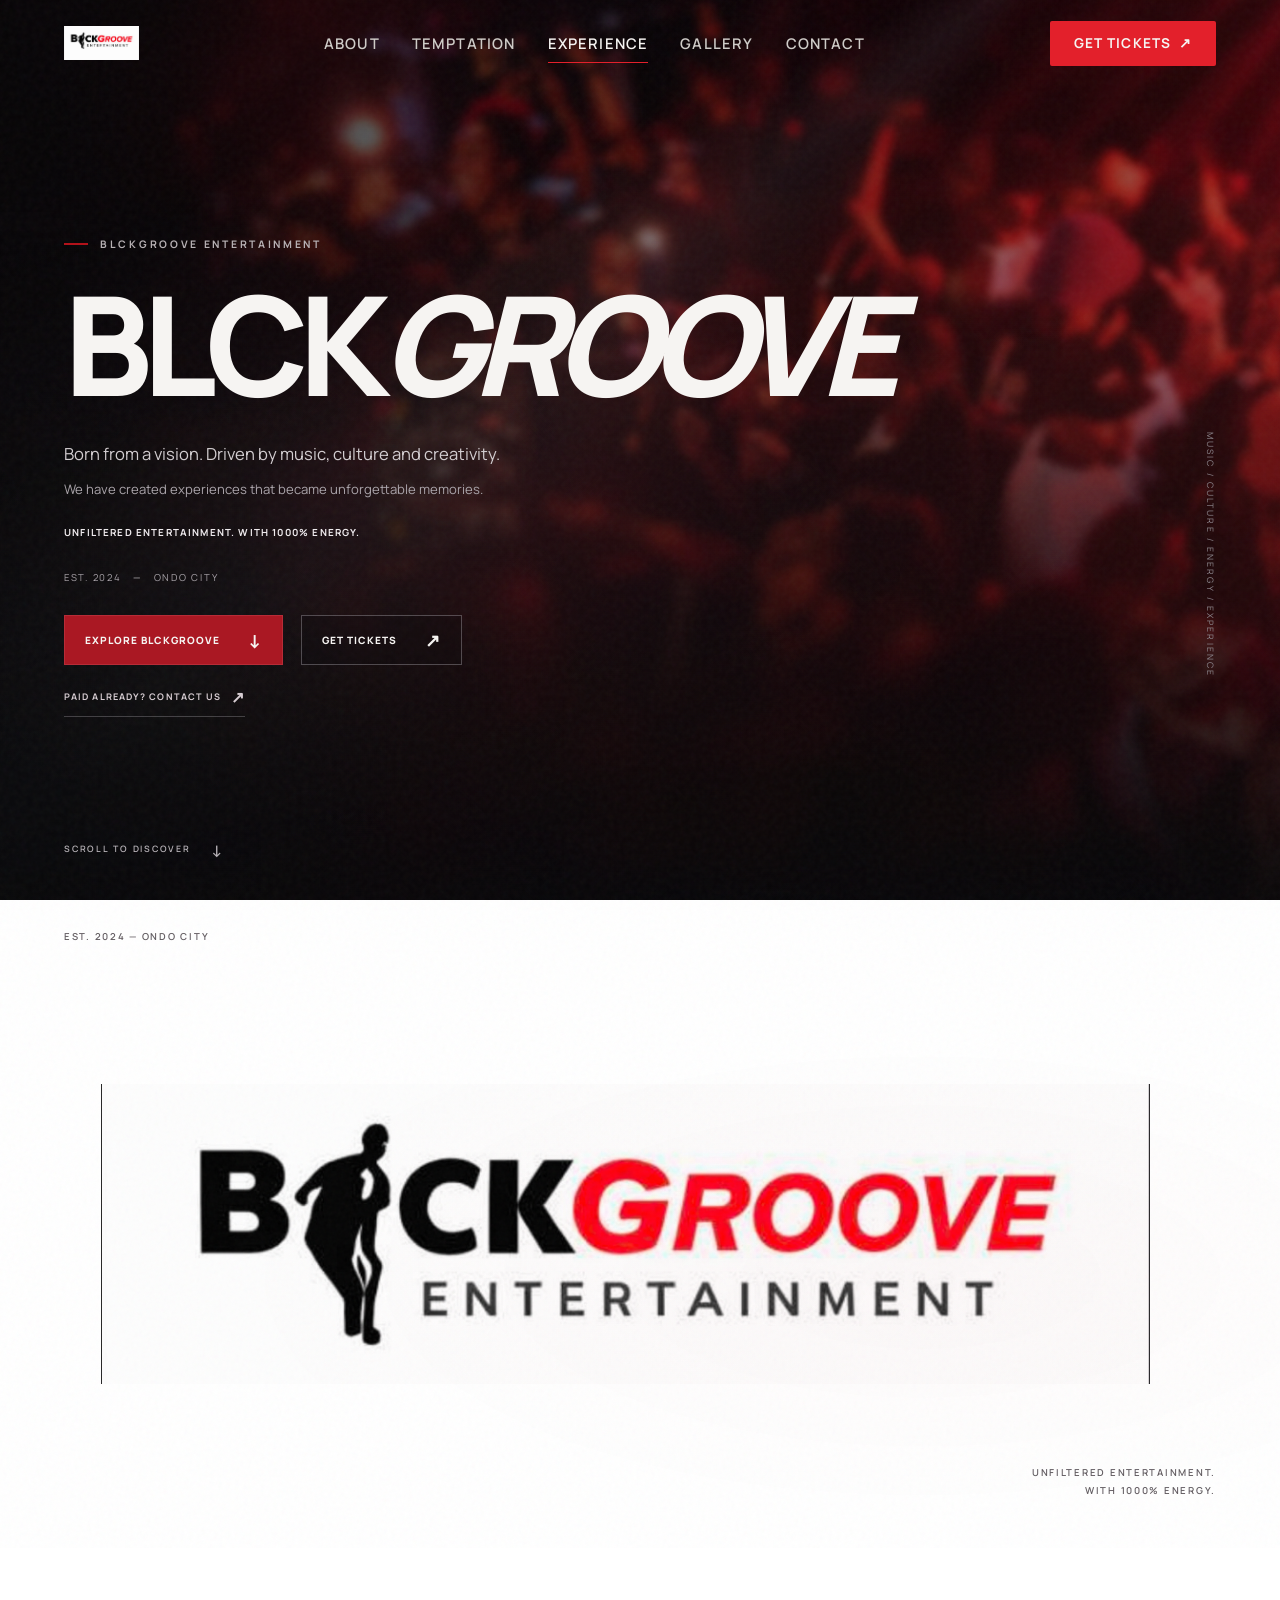
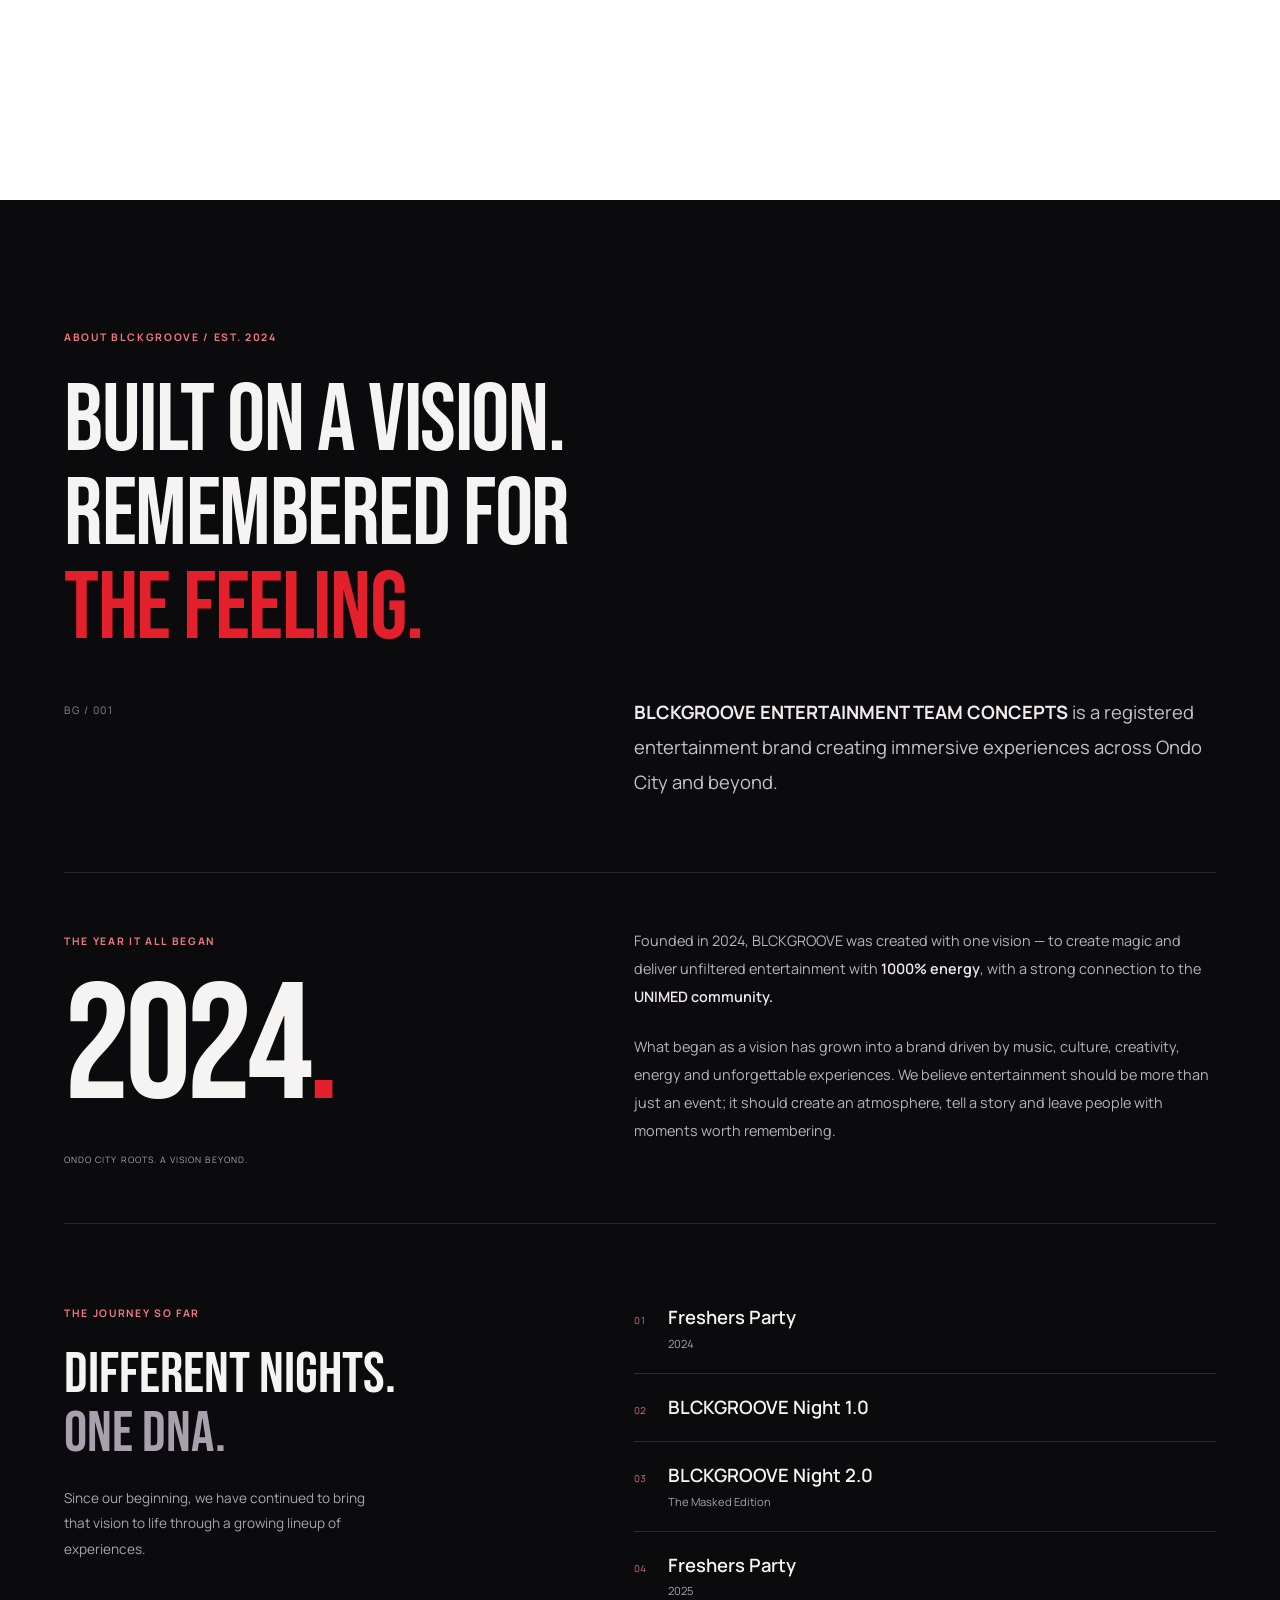
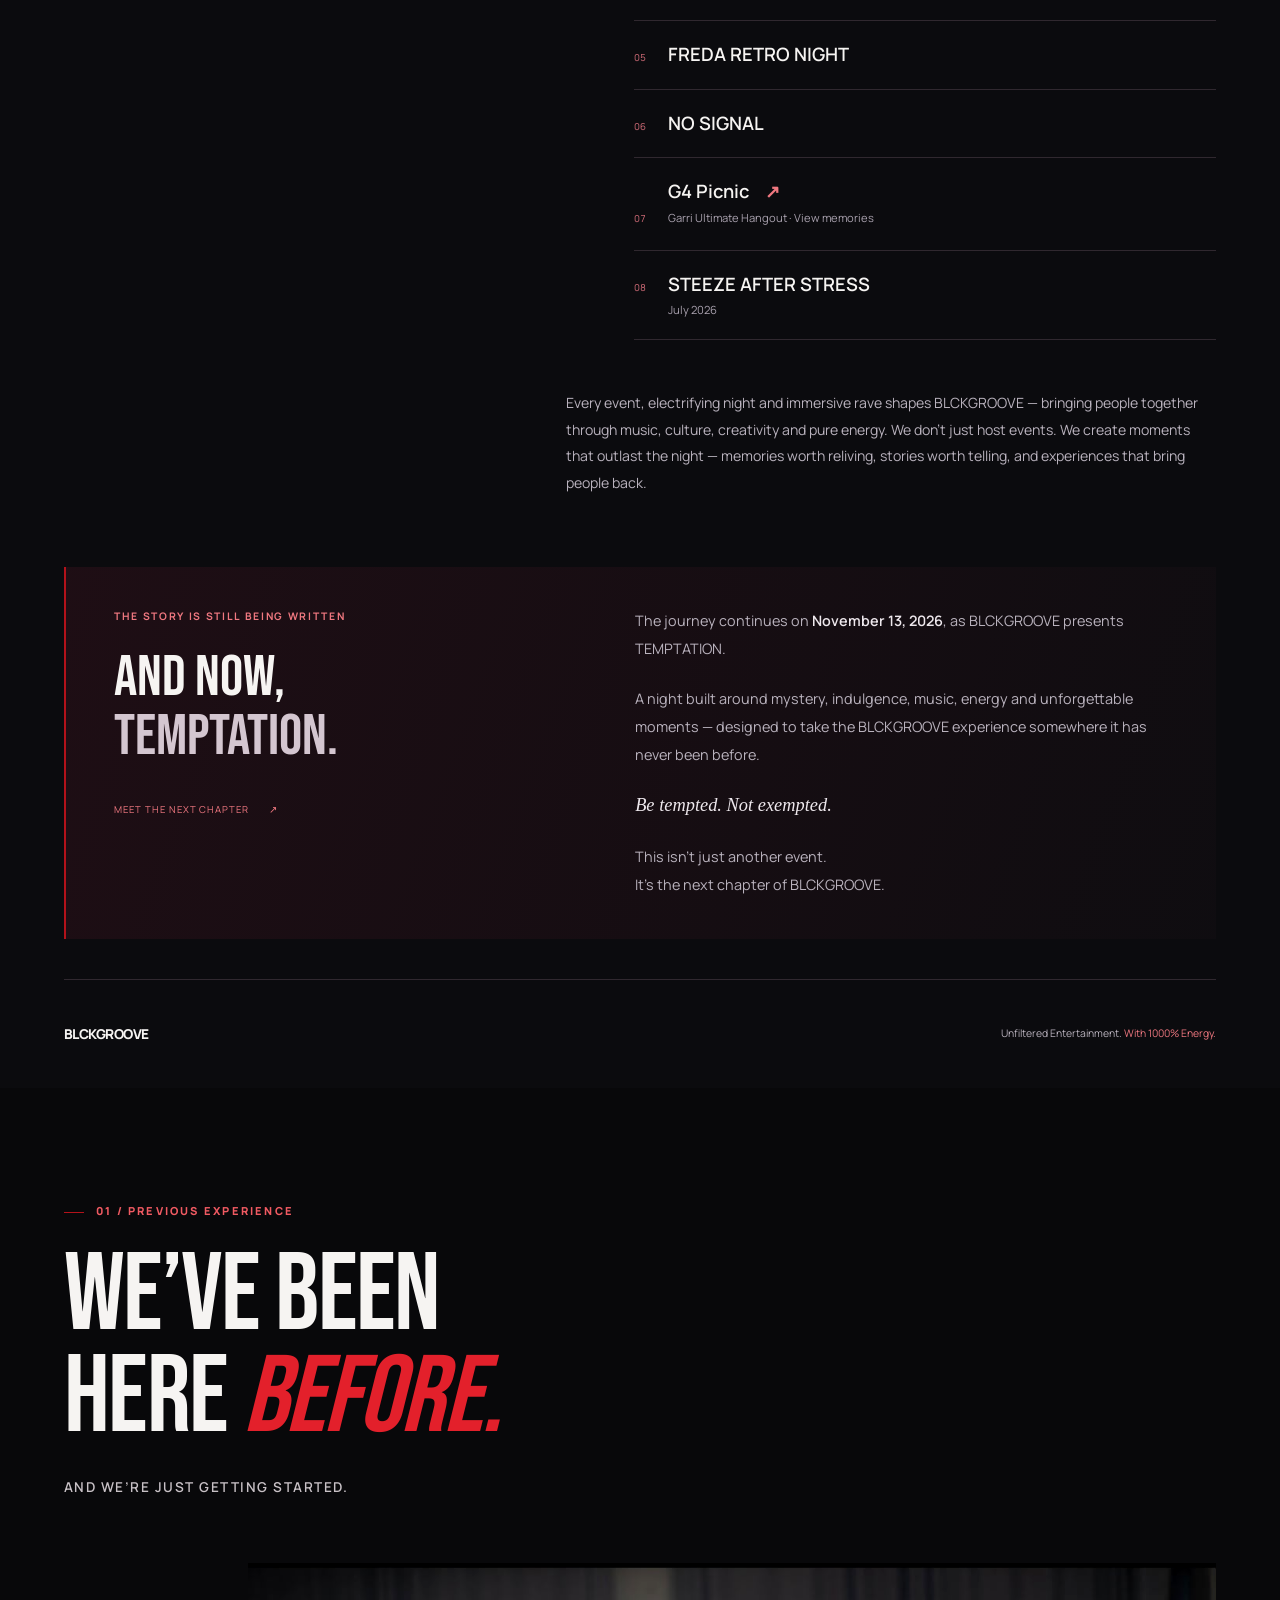
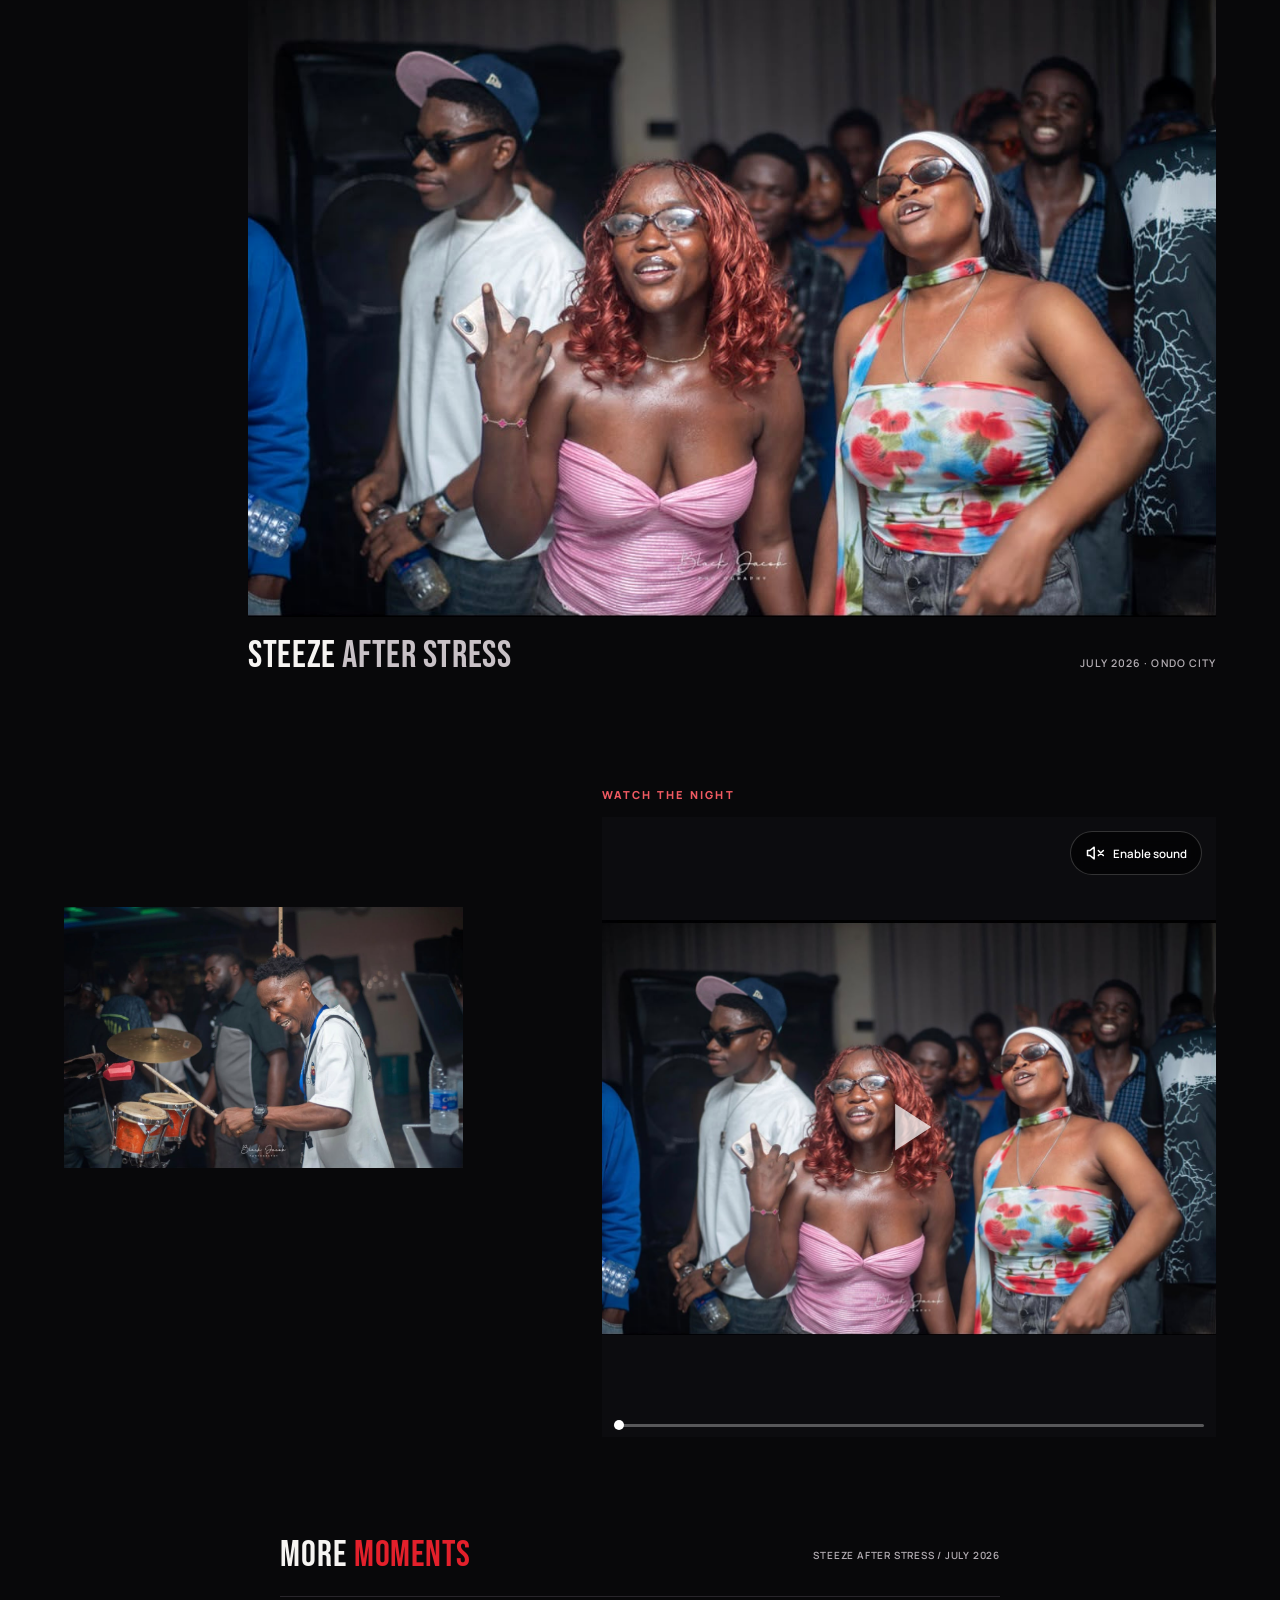
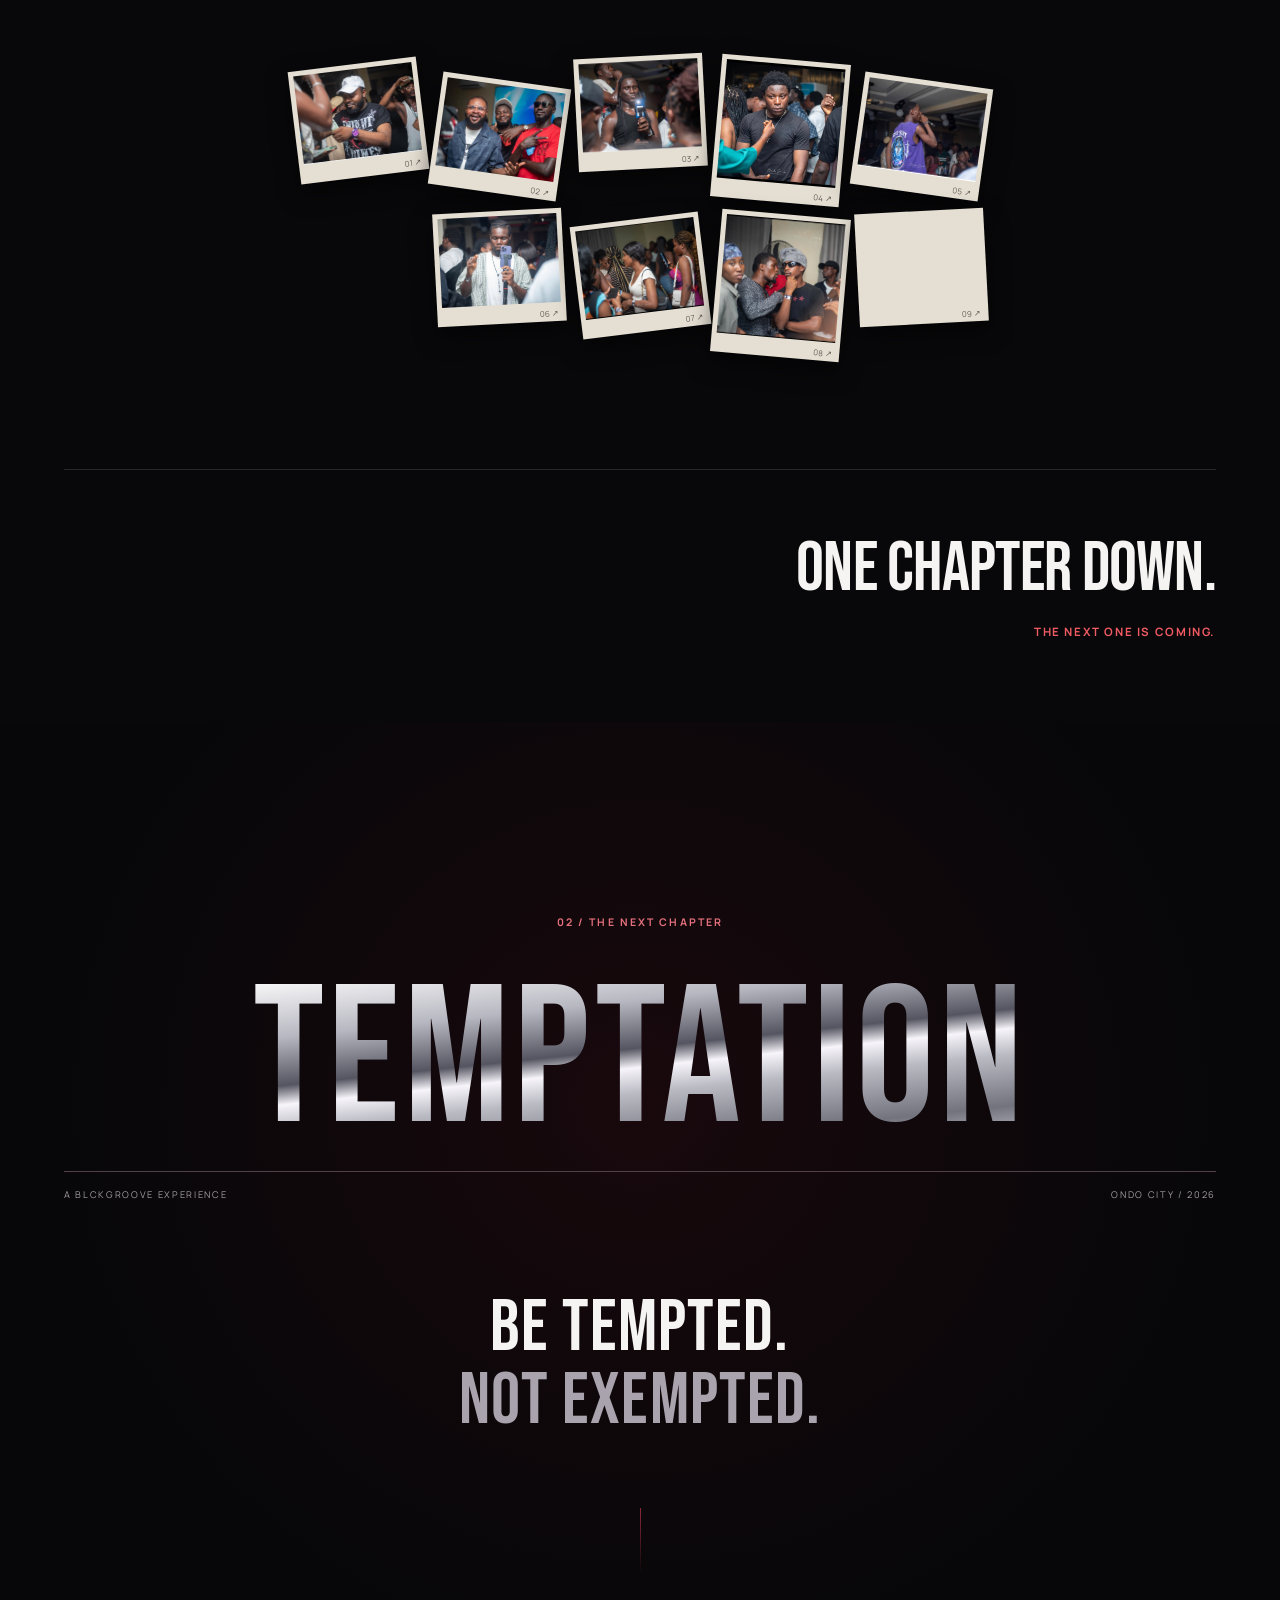
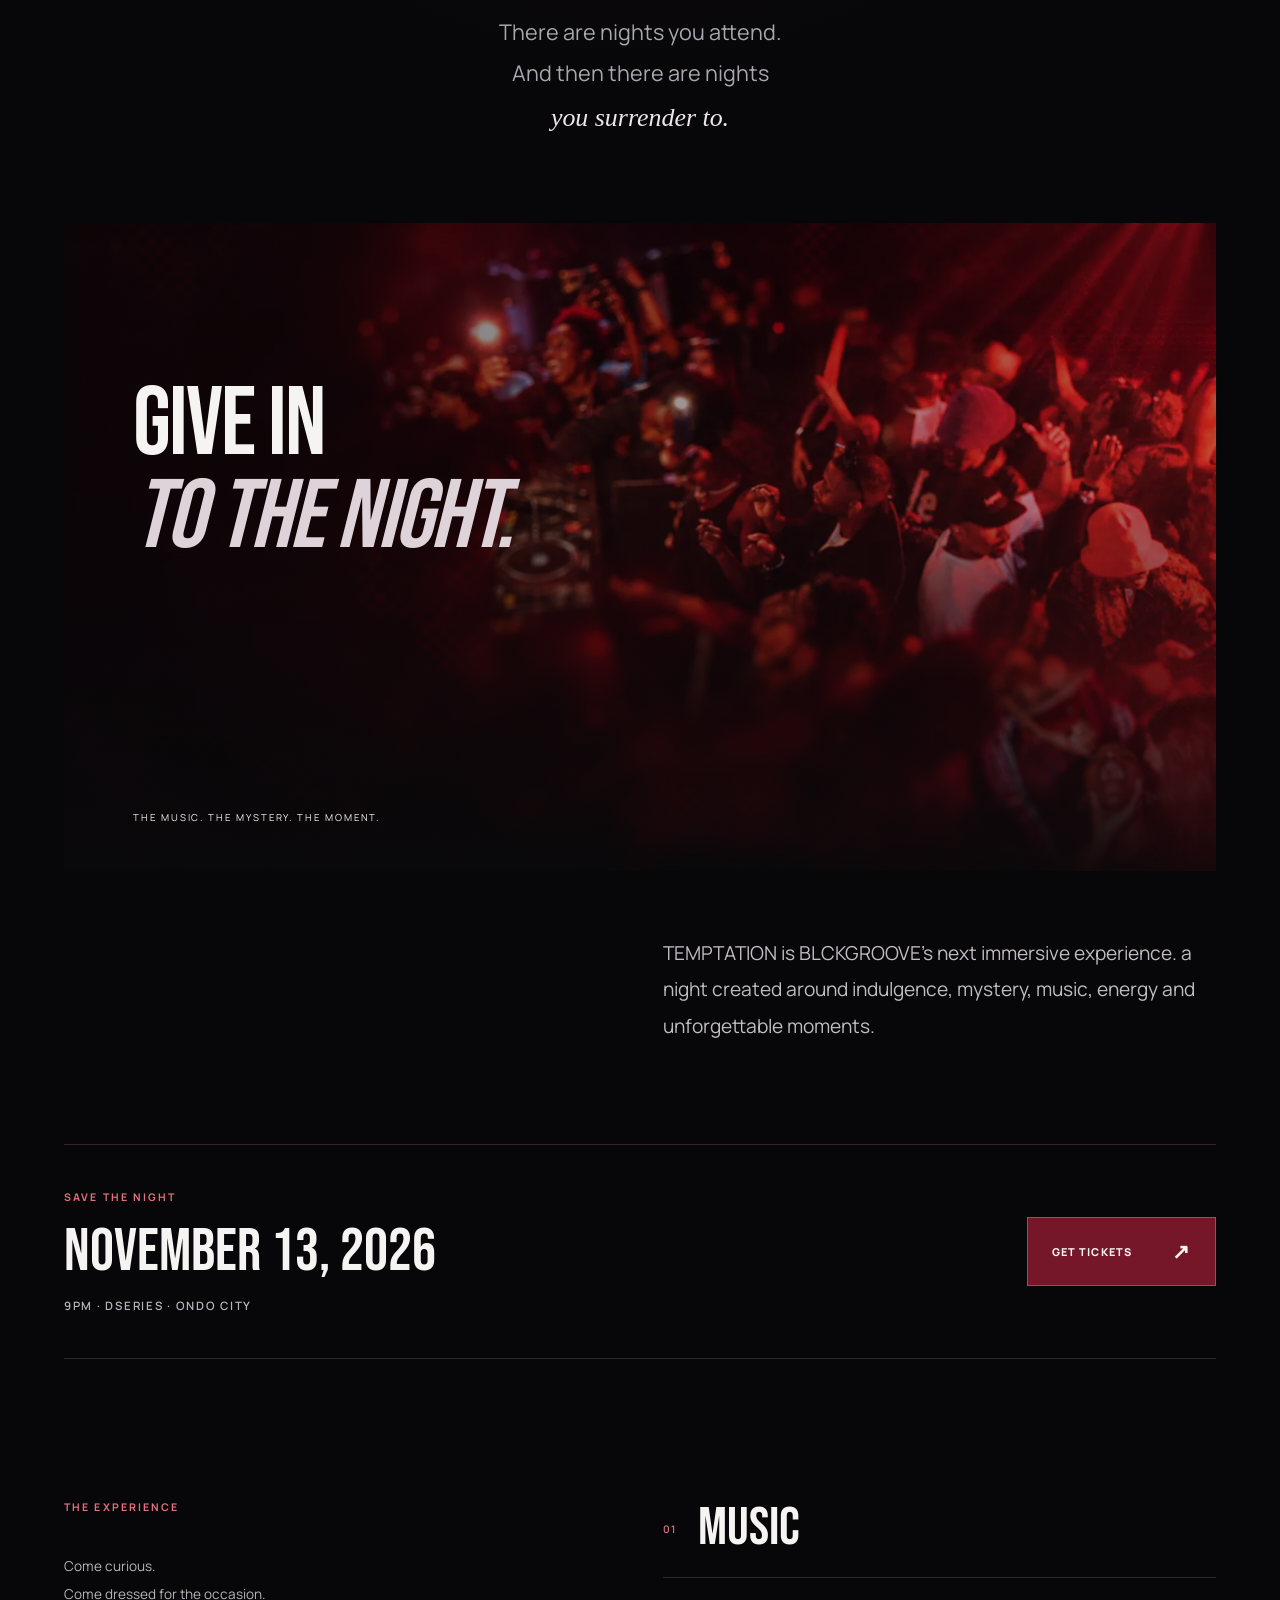
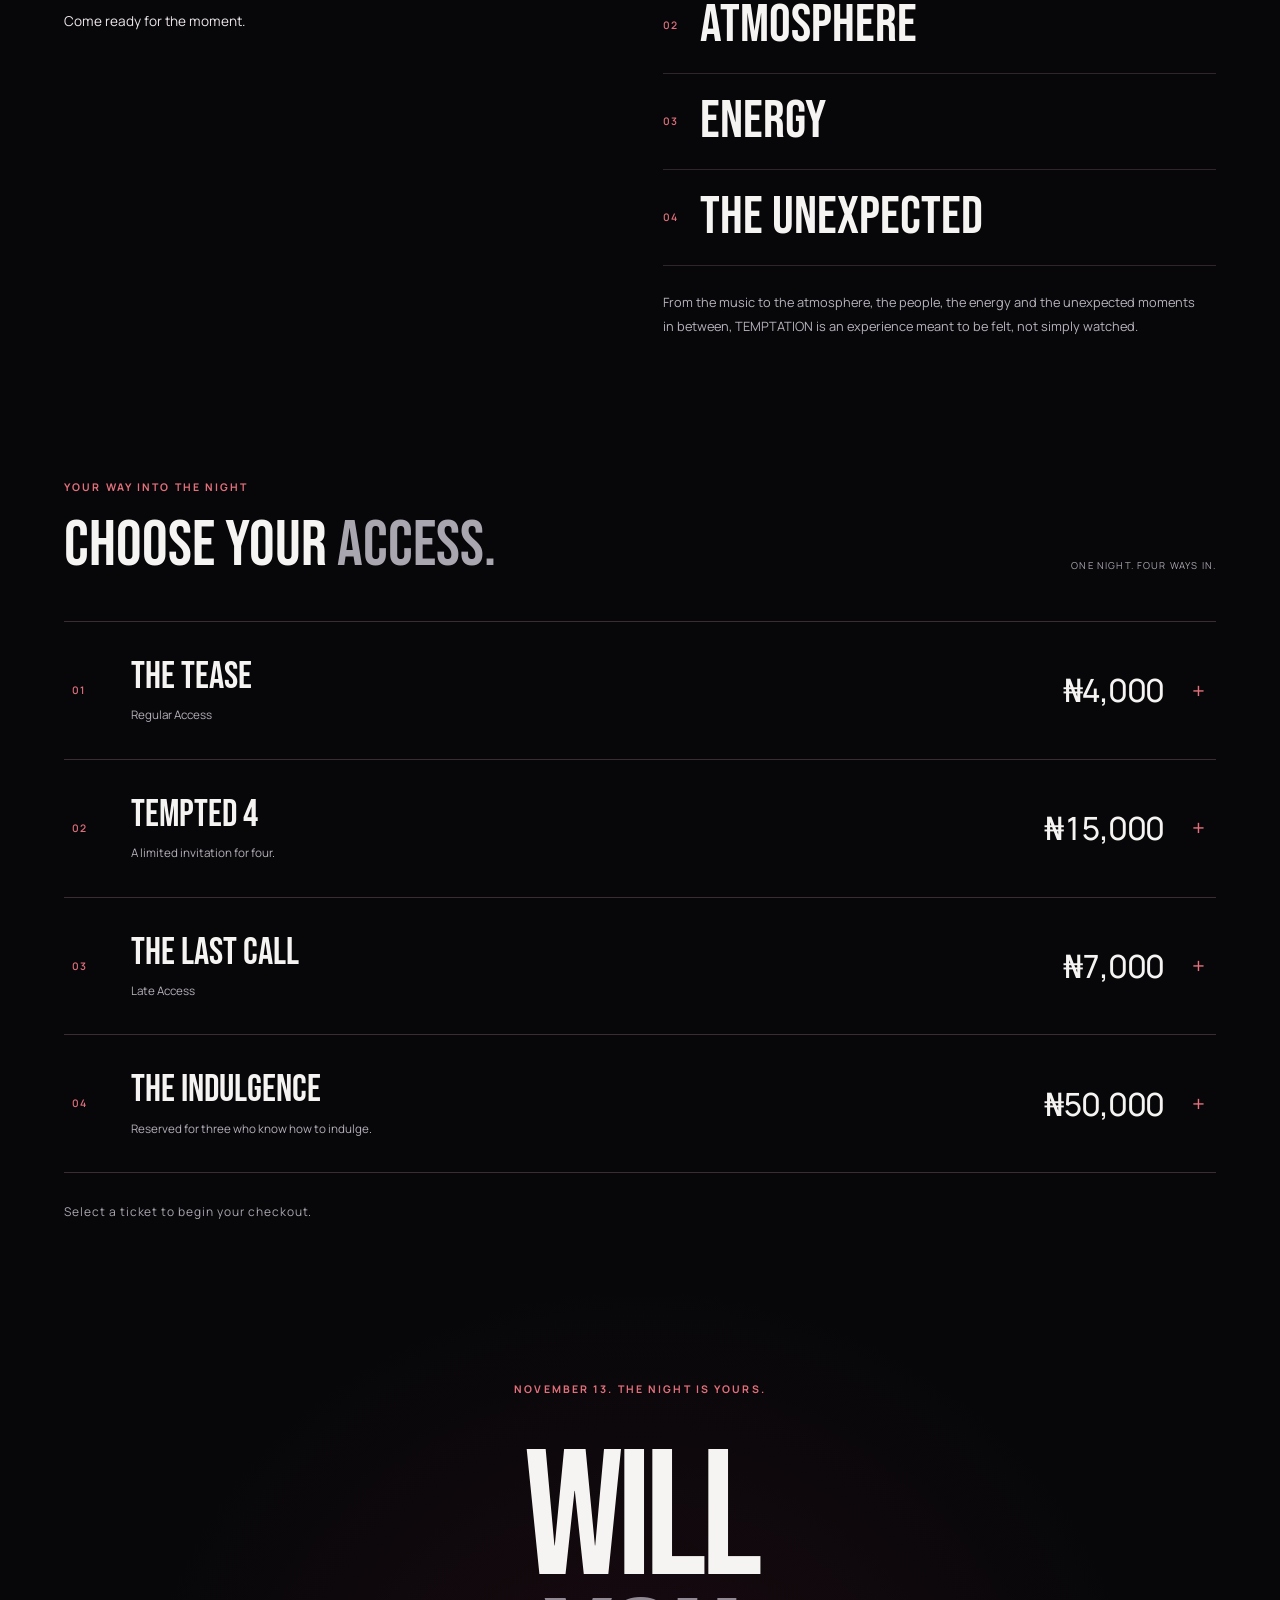
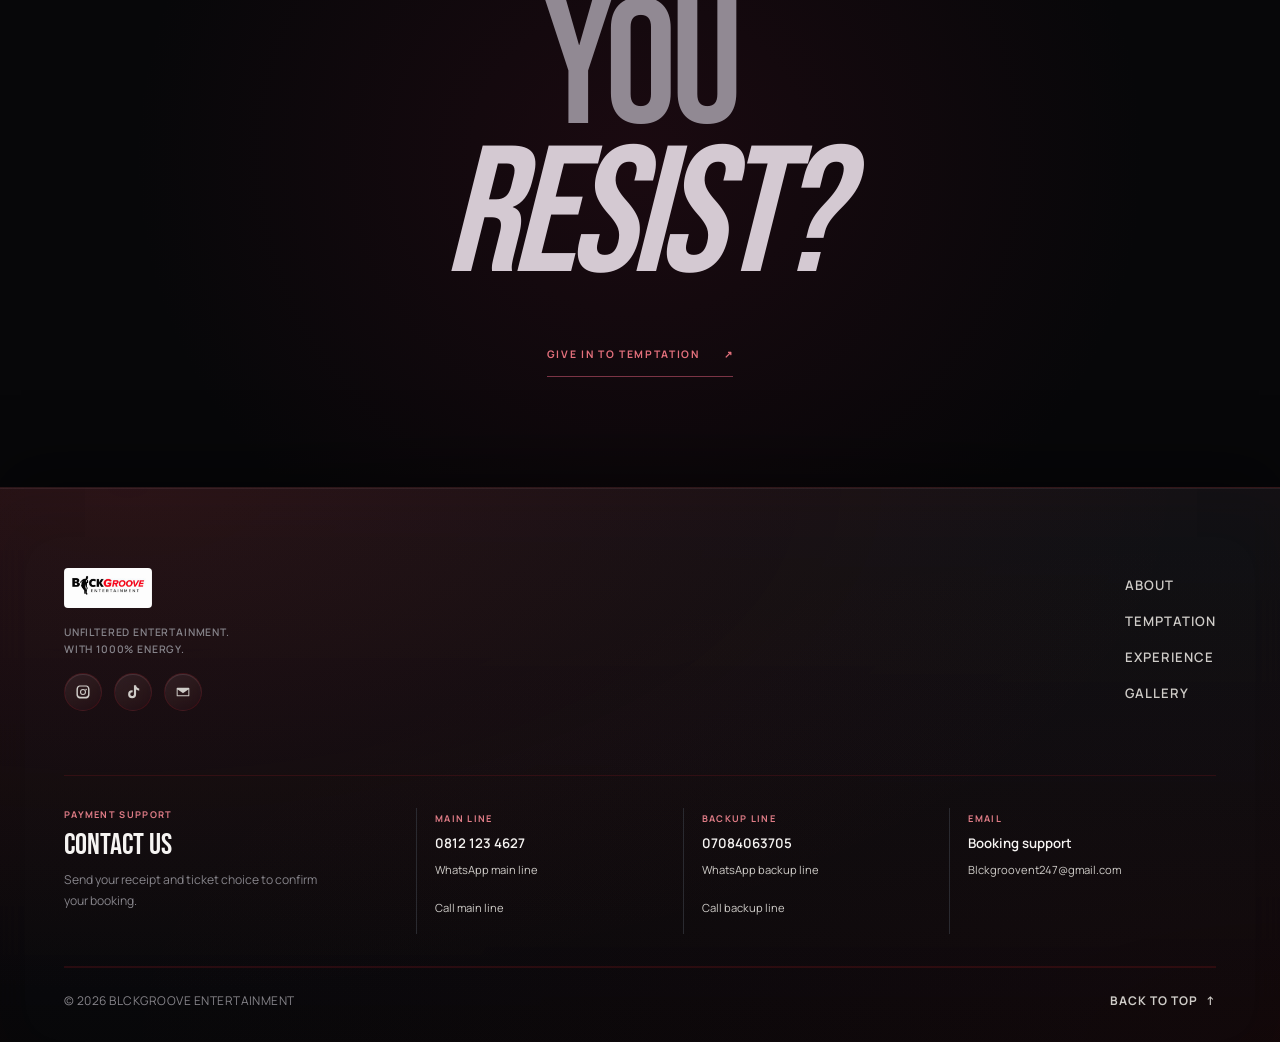
==== commit 90af9f01: "id di" ====
--- a/index.html
+++ b/index.html
@@ -6,11 +6,11 @@
     <title>BLCKGROOVE Events in Ondo City | Parties, Music &amp; Culture</title>
     <meta
       name="description"
-      content="BLCKGROOVE Entertainment Team Concepts, also searched as Blackgroove, Blackgoove or Blvk Groove, hosts parties and nightlife events in Ondo City, Nigeria."
+      content="BLCKGROOVE Entertainment Team Concepts hosts parties and nightlife events in Ondo City, Nigeria."
     />
     <meta
       name="keywords"
-      content="BLCKGROOVE, Blackgroove Ondo, Black Groove Entertainment Team Concept, Blackgroove Entertainment Team Concepts, Blackgoove Entertainment Team Concept, Blackgoove Entertainment Team Concepts, Blvk Groove Entertainment Team Concept, Blvk Groove Entertainment Team Concepts, Blckgroove Odo, events in Ondo City, parties in Ondo, Ondo City nightlife, music events in Ondo, TEMPTATION event"
+      content="BLCKGROOVE, events in Ondo City, parties in Ondo, Ondo City nightlife, music events in Ondo, TEMPTATION event"
     />
     <meta name="author" content="BLCKGROOVE Entertainment Team Concepts" />
     <meta name="robots" content="index, follow, max-image-preview:large" />
@@ -169,6 +169,7 @@
     <link rel="stylesheet" href="css/brand-statement.css" />
     <link rel="stylesheet" href="css/memories.css" />
     <link rel="stylesheet" href="css/about.css" />
+    <link rel="stylesheet" href="css/picnic.css" />
     <link rel="stylesheet" href="css/temptation.css" />
     <link rel="stylesheet" href="css/navbar.css" />
     <link rel="stylesheet" href="css/footer.css" />
@@ -353,7 +354,7 @@
               </li>
               <li>
                 <span>07</span>
-                <h4>G4 Picnic <small>Garri Ultimate Hangout</small></h4>
+                <h4><button class="picnic-trigger" type="button" data-picnic-open aria-haspopup="dialog" aria-controls="picnic-memories">G4 Picnic <span aria-hidden="true">&nearr;</span><small>Garri Ultimate Hangout &middot; View memories</small></button></h4>
               </li>
               <li>
                 <span>08</span>
@@ -1072,6 +1073,7 @@
     <script src="js/hero.js"></script>
     <script src="js/brand-statement.js"></script>
     <script src="js/memories.js"></script>
+    <script src="js/picnic.js"></script>
     <script src="js/temptation.js"></script>
     <script src="js/main.js"></script>
   </body>
--- a/css/picnic.css
+++ b/css/picnic.css
@@ -0,0 +1,70 @@
+.picnic-trigger { padding: 0; min-height: 44px; text-align: left; font: inherit; -webkit-tap-highlight-color: transparent; }
+.picnic-trigger:focus:not(:focus-visible) { outline: none; }
+.picnic-trigger > span { display: inline-block; margin-left: 12px; color: #f07880; }
+.picnic-trigger:hover { color: #f07880; }
+.picnic { width: 78vw; height: 80dvh; max-width: 1120px; max-height: 90dvh; margin: auto; padding: 0; border: 1px solid #443239; border-radius: 12px; background: #111012; color: #f4efec; overscroll-behavior: contain; }
+.picnic::backdrop { background: #000b; backdrop-filter: blur(8px); }
+.picnic__bar { position: sticky; top: 0; z-index: 2; display: flex; align-items: center; justify-content: space-between; gap: 12px; padding: 12px 28px; background: #111012f5; border-bottom: 1px solid #342a30; }
+.picnic__bar > span, .picnic__close, .picnic__eyebrow, .picnic__film figcaption, .picnic__heading > span { font-size: .62rem; letter-spacing: .13em; }
+.picnic__bar > span { color: #b9aeb5; }
+.picnic__close { min-height: 44px; flex-shrink: 0; }
+.picnic__content { padding: 32px clamp(20px, 4vw, 56px) 40px; }
+.picnic__eyebrow { color: #f07880; margin: 0 0 12px; }
+.picnic h2 { font: 400 clamp(3.5rem, 7vw, 6rem)/1 var(--font-display); margin: 0; }
+.picnic h2 span, .picnic h3 span { color: #f05a62; }
+.picnic__intro { color: #b9aeb5; font-size: .85rem; margin: 12px 0 28px; }
+.picnic__film { margin: 0; }
+.picnic__film video { display: block; width: 100%; height: min(42dvh, 440px); background: #050505; object-fit: contain; border-radius: 4px; }
+.picnic__film figcaption { display: flex; justify-content: space-between; gap: 14px; color: #b9aeb5; margin-top: 14px; }
+.picnic__heading { display: flex; align-items: baseline; justify-content: space-between; gap: 16px; margin: 40px 0 28px; padding-bottom: 16px; border-bottom: 1px solid #342a30; }
+.picnic h3 { font: 400 clamp(1.8rem, 3vw, 2.8rem)/1 var(--font-display); margin: 0; }
+.picnic__heading > span { color: #b9aeb5; }
+.picnic__wall { columns: 3; column-gap: 22px; padding: 8px; }
+.picnic__photo { break-inside: avoid; margin: 0 0 26px; padding: 8px 8px 12px; background: #e9e1d4; color: #453c38; transform: rotate(-2deg); }
+.picnic__photo:nth-child(even) { transform: rotate(2deg); }
+.picnic__photo img { width: 100%; height: auto; }
+.picnic__photo figcaption { display: flex; justify-content: space-between; padding-top: 12px; font-size: .55rem; letter-spacing: .1em; }
+.picnic__ending { text-align: center; color: #b9aeb5; font-size: .8rem; margin: 28px 0 0; }
+.picnic__player { position: relative; overflow: hidden; border: 1px solid #483038; border-radius: 12px; background: radial-gradient(ellipse at top, #49202b, #100d11 75%); box-shadow: 0 16px 40px #0004; }
+.picnic__player video { height: min(52dvh, 520px); background: transparent; border-radius: 0; cursor: pointer; }
+.picnic__film-tag { position: absolute; top: 18px; left: 18px; padding: 8px 10px; background: #100d11c9; border: 1px solid #ffffff20; border-radius: 4px; font-size: .55rem; letter-spacing: .15em; pointer-events: none; }
+.picnic__big-play { position: absolute; top: 50%; left: 50%; transform: translate(-50%, -75%); display: grid; justify-items: center; gap: 12px; }
+.picnic__big-play > span { display: grid; place-items: center; width: 64px; height: 64px; padding-left: 4px; border: 1px solid #ffffff70; border-radius: 50%; background: #b3121ae6; box-shadow: 0 4px 30px #0007; font-size: 22px; }
+.picnic__big-play small { font-size: .6rem; letter-spacing: .17em; text-shadow: 0 1px 6px #000; }
+.picnic__big-play[hidden] { display: none; }
+.picnic__controls { display: flex; align-items: center; gap: 14px; padding: 10px 16px; background: #100d11; border-top: 1px solid #ffffff14; }
+.picnic__controls button { min-width: 44px; min-height: 44px; padding: 0; }
+.picnic__controls [data-film-sound] { font-size: .55rem; letter-spacing: .08em; white-space: nowrap; }
+.picnic__time { color: #c5b7be; font-size: .65rem; font-variant-numeric: tabular-nums; white-space: nowrap; }
+.picnic__progress { --played: 0%; flex: 1; min-width: 30px; height: 4px; appearance: none; border-radius: 8px; background: linear-gradient(to right, #f05a62 var(--played), #44343c var(--played)); cursor: pointer; }
+.picnic__progress::-webkit-slider-thumb { appearance: none; width: 12px; height: 12px; border-radius: 50%; background: #fff; }
+.picnic__progress::-moz-range-thumb { width: 12px; height: 12px; border: 0; border-radius: 50%; background: #fff; }
+.picnic__progress:focus-visible { outline: 2px solid #f05a62; outline-offset: 6px; }
+.picnic__status { margin: 8px 0; font-size: .75rem; color: #f07880; }
+.picnic__status:empty { display: none; }
+.picnic__photo button { display: block; position: relative; width: 100%; padding: 0; cursor: zoom-in; }
+.picnic__photo-hint { position: absolute; bottom: 8px; right: 8px; padding: 6px 8px; background: #100d11d9; color: white; font-size: .5rem; letter-spacing: .08em; }
+.picnic__photo:focus-within, .picnic__photo:hover { transform: rotate(0); }
+.picnic-viewer { width: 100vw; max-width: none; height: 100dvh; max-height: none; margin: 0; border: 0; padding: 72px 28px 28px; background: #09080bf5; color: white; }
+.picnic-viewer::backdrop { background: #08080a; }
+.picnic-viewer[open] { display: grid; grid-template-columns: 44px minmax(0, 1fr) 44px; align-items: center; gap: 20px; }
+.picnic-viewer figure { margin: 0; min-width: 0; text-align: center; }
+.picnic-viewer img { width: auto; max-width: 100%; height: auto; max-height: calc(100dvh - 150px); object-fit: contain; margin: auto; }
+.picnic-viewer figcaption { margin-top: 16px; font-size: .65rem; letter-spacing: .15em; color: #c5b7be; }
+.picnic-viewer button { min-height: 44px; min-width: 44px; }
+.picnic-viewer__close { position: absolute; top: 16px; right: 24px; font-size: .65rem; letter-spacing: .12em; }
+.picnic-viewer__previous, .picnic-viewer__next { font-size: 1.5rem; }
+@media (max-width: 760px) {
+  .picnic__controls { gap: 8px; padding: 8px; flex-wrap: wrap; }
+  .picnic__progress { order: -1; flex-basis: 100%; margin: 8px 4px; }
+  .picnic__controls [data-film-sound] { margin-left: auto; }
+  .picnic-viewer { padding: 72px 8px 24px; }
+  .picnic-viewer[open] { grid-template-columns: 36px minmax(0, 1fr) 36px; gap: 2px; }
+  .picnic { width: 94vw; height: 85dvh; }
+  .picnic__bar { padding: 8px 16px; }
+  .picnic__bar > span { font-size: .5rem; }
+  .picnic__content { padding: 24px 18px 32px; }
+  .picnic__wall { columns: 2; column-gap: 16px; }
+  .picnic__heading { align-items: start; flex-direction: column; gap: 10px; }
+  .picnic__film figcaption { font-size: .5rem; }
+}
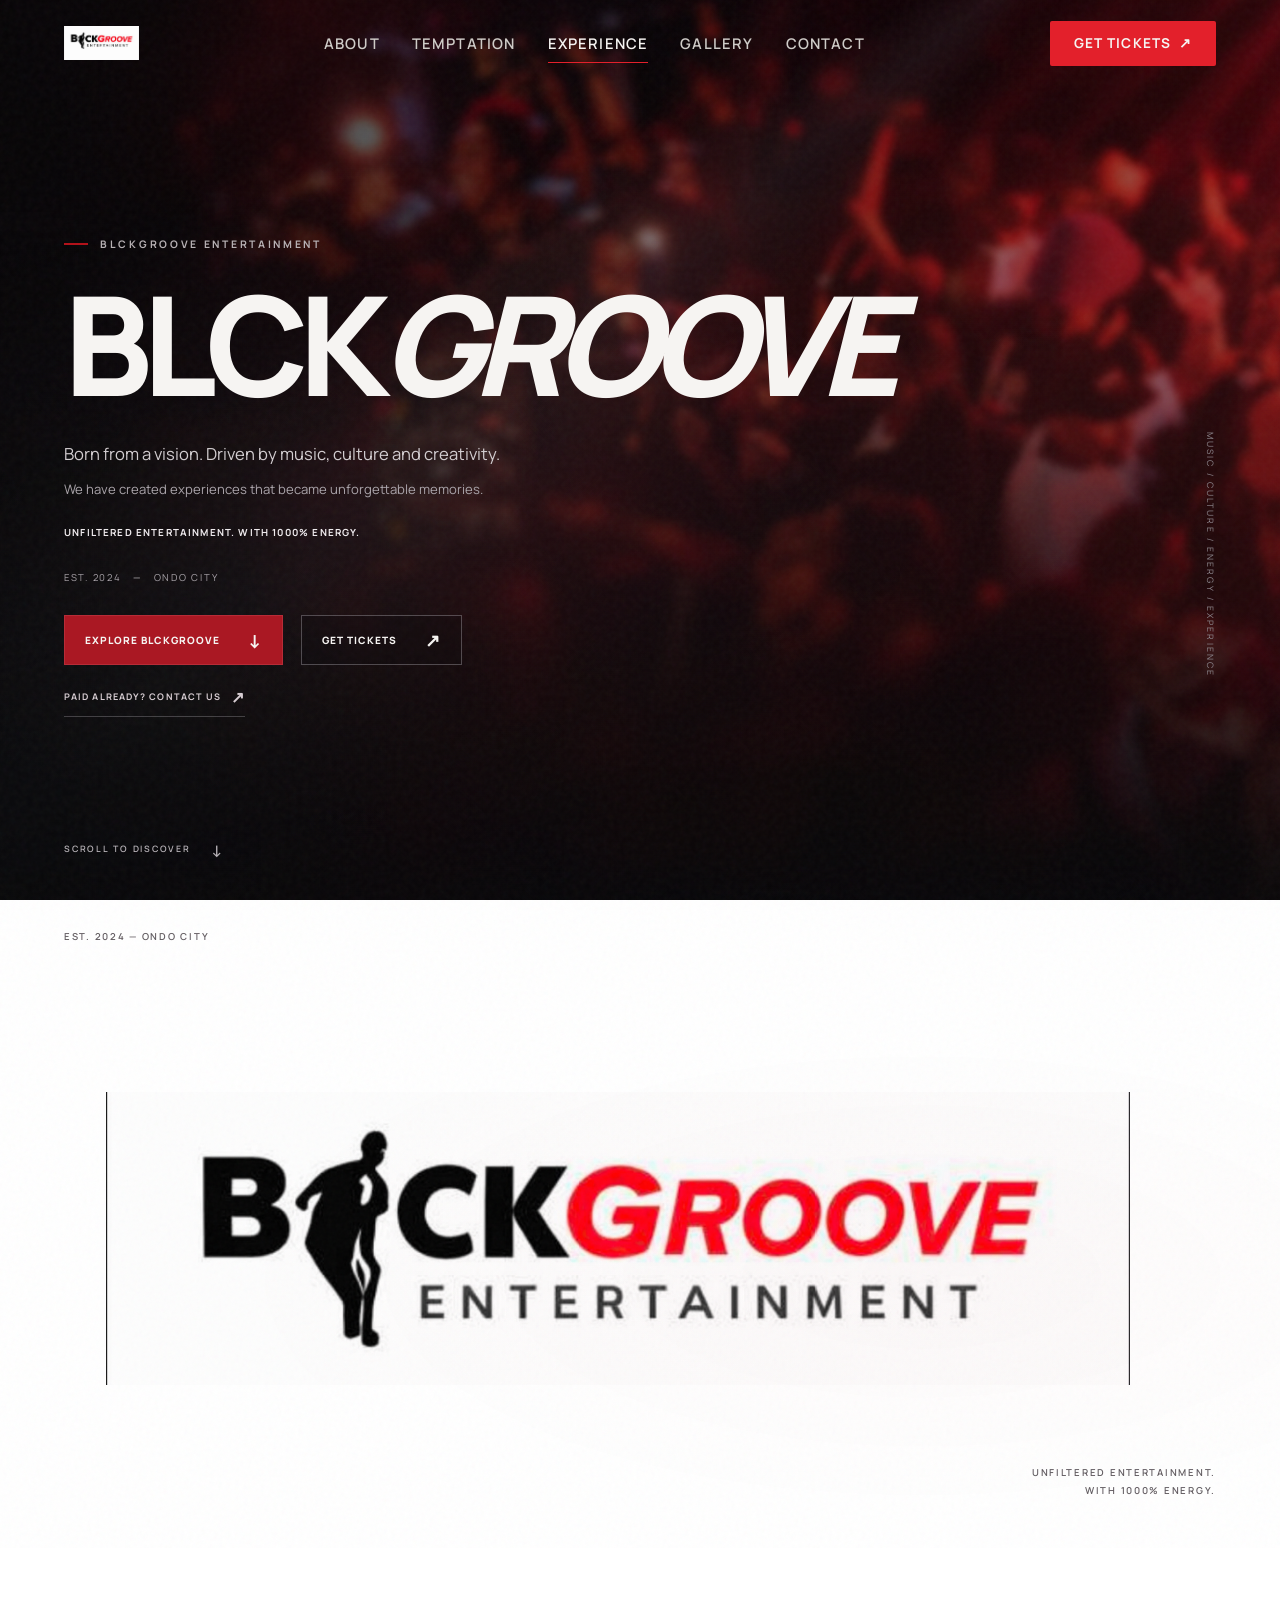
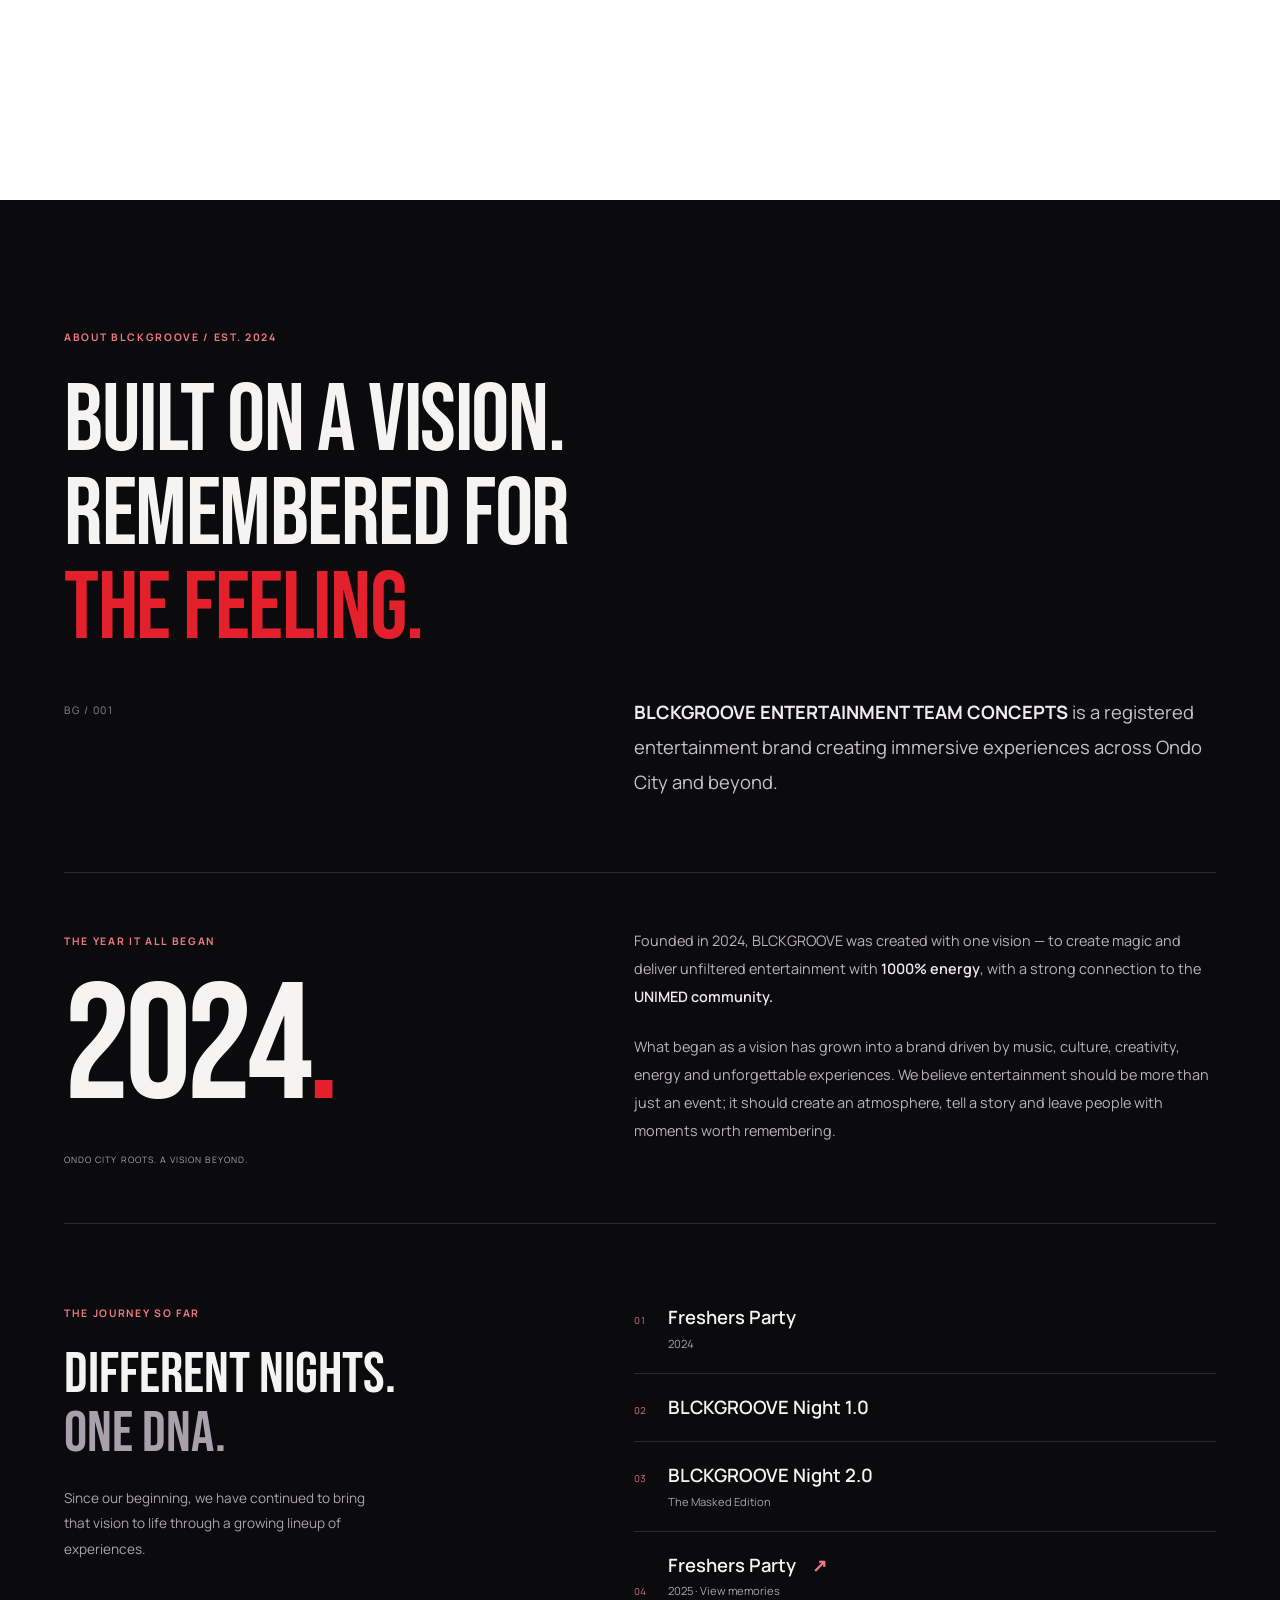
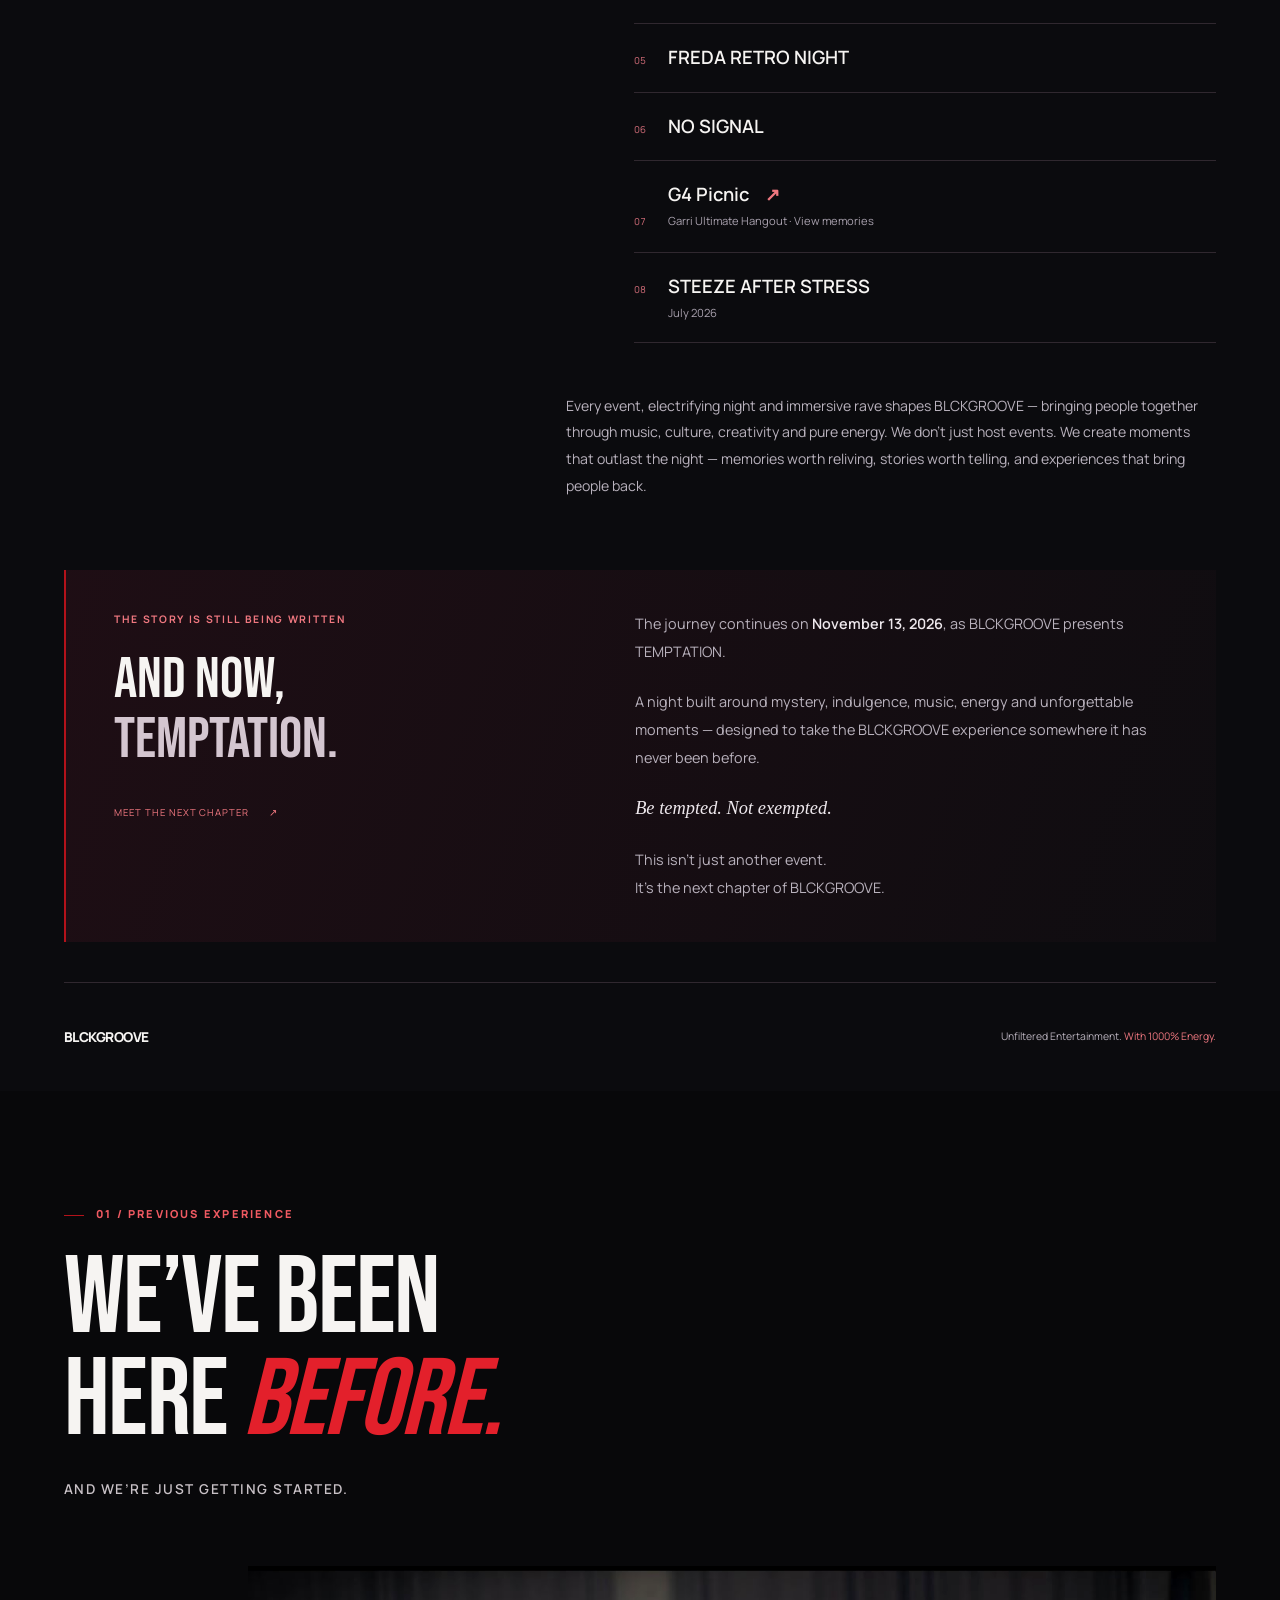
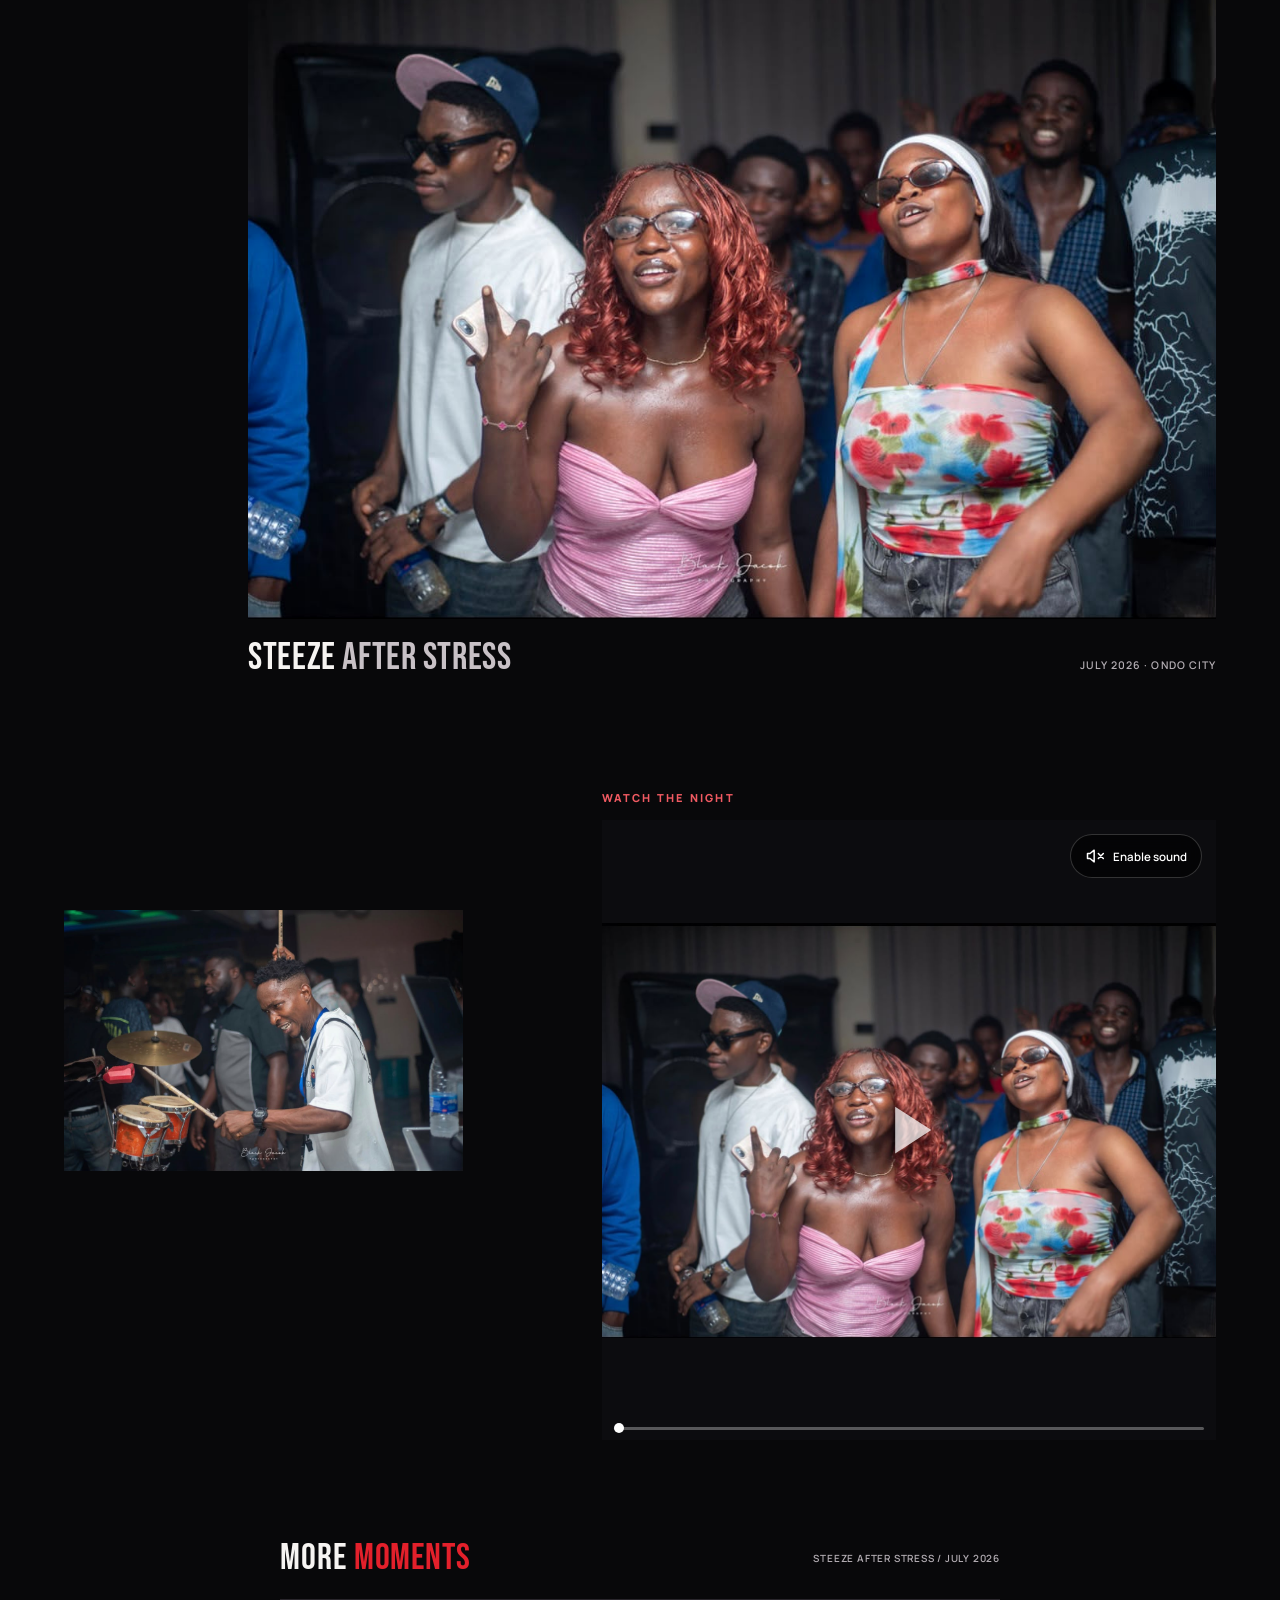
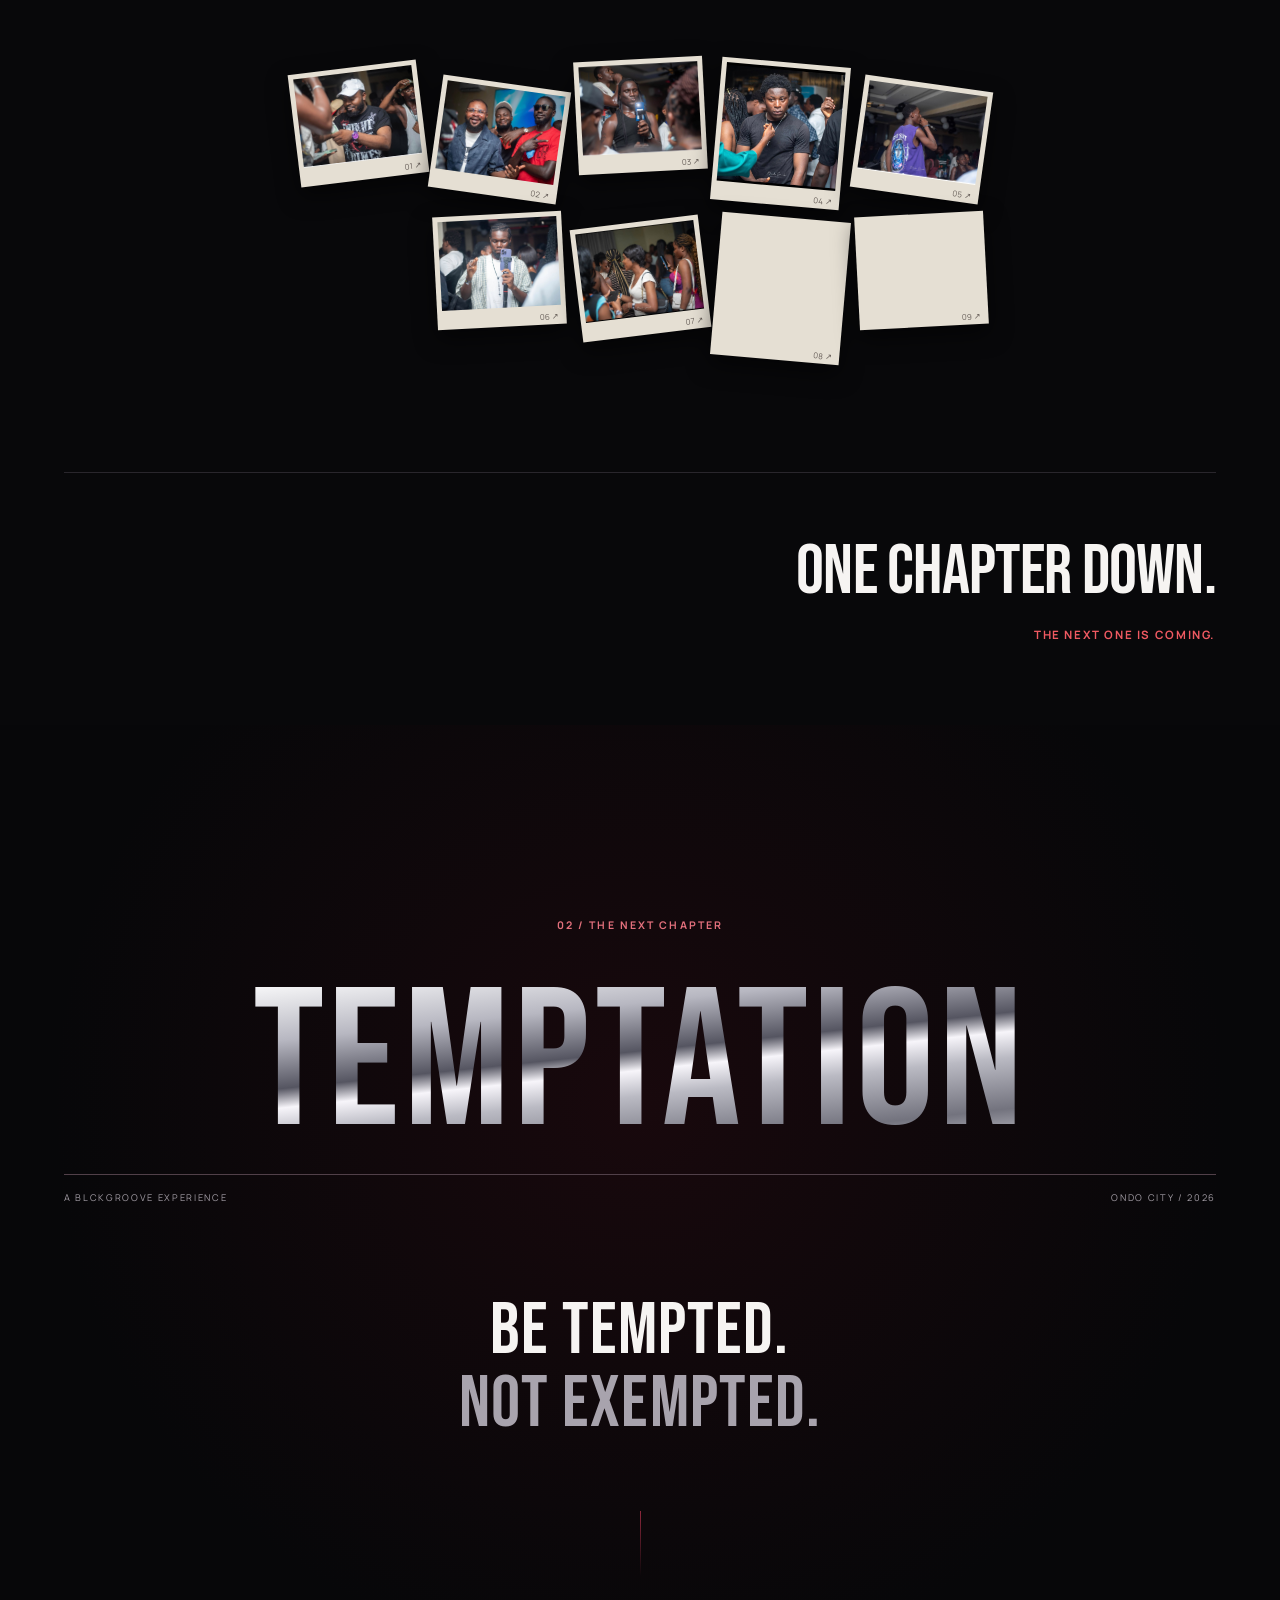
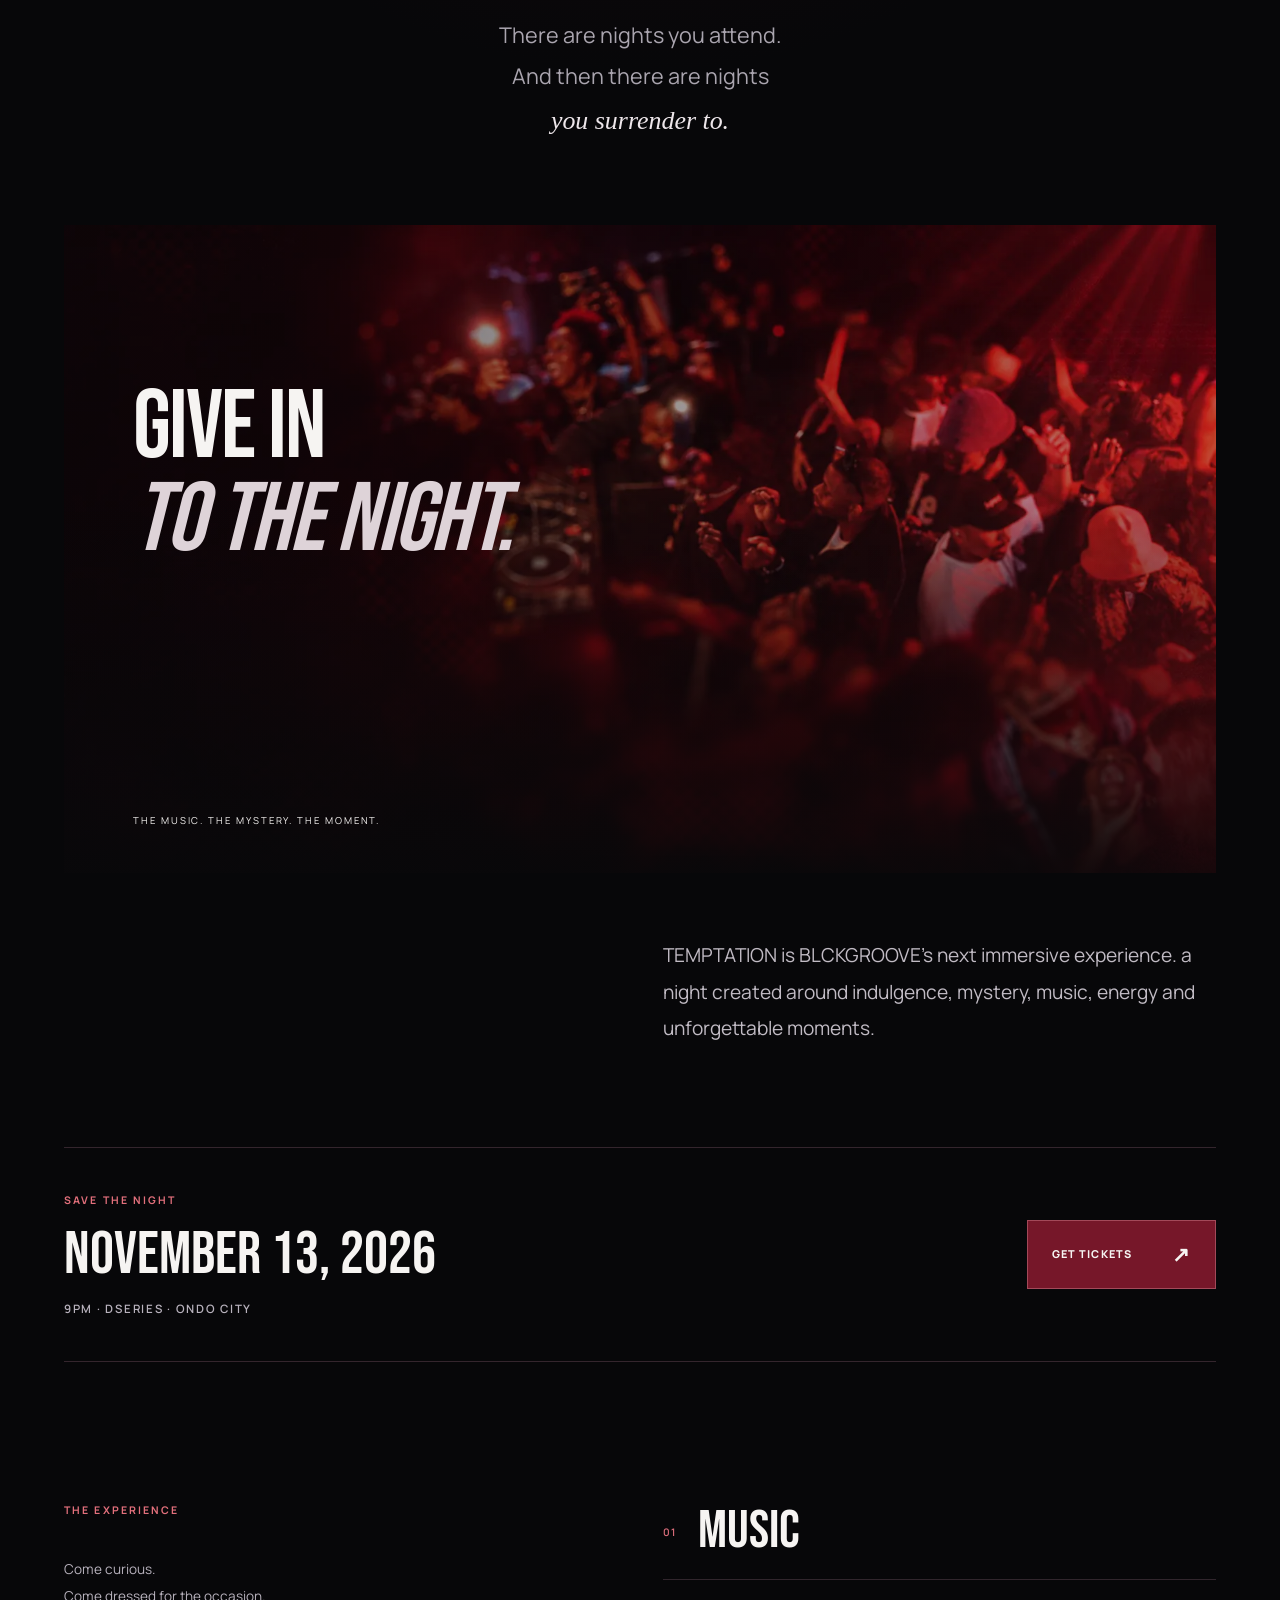
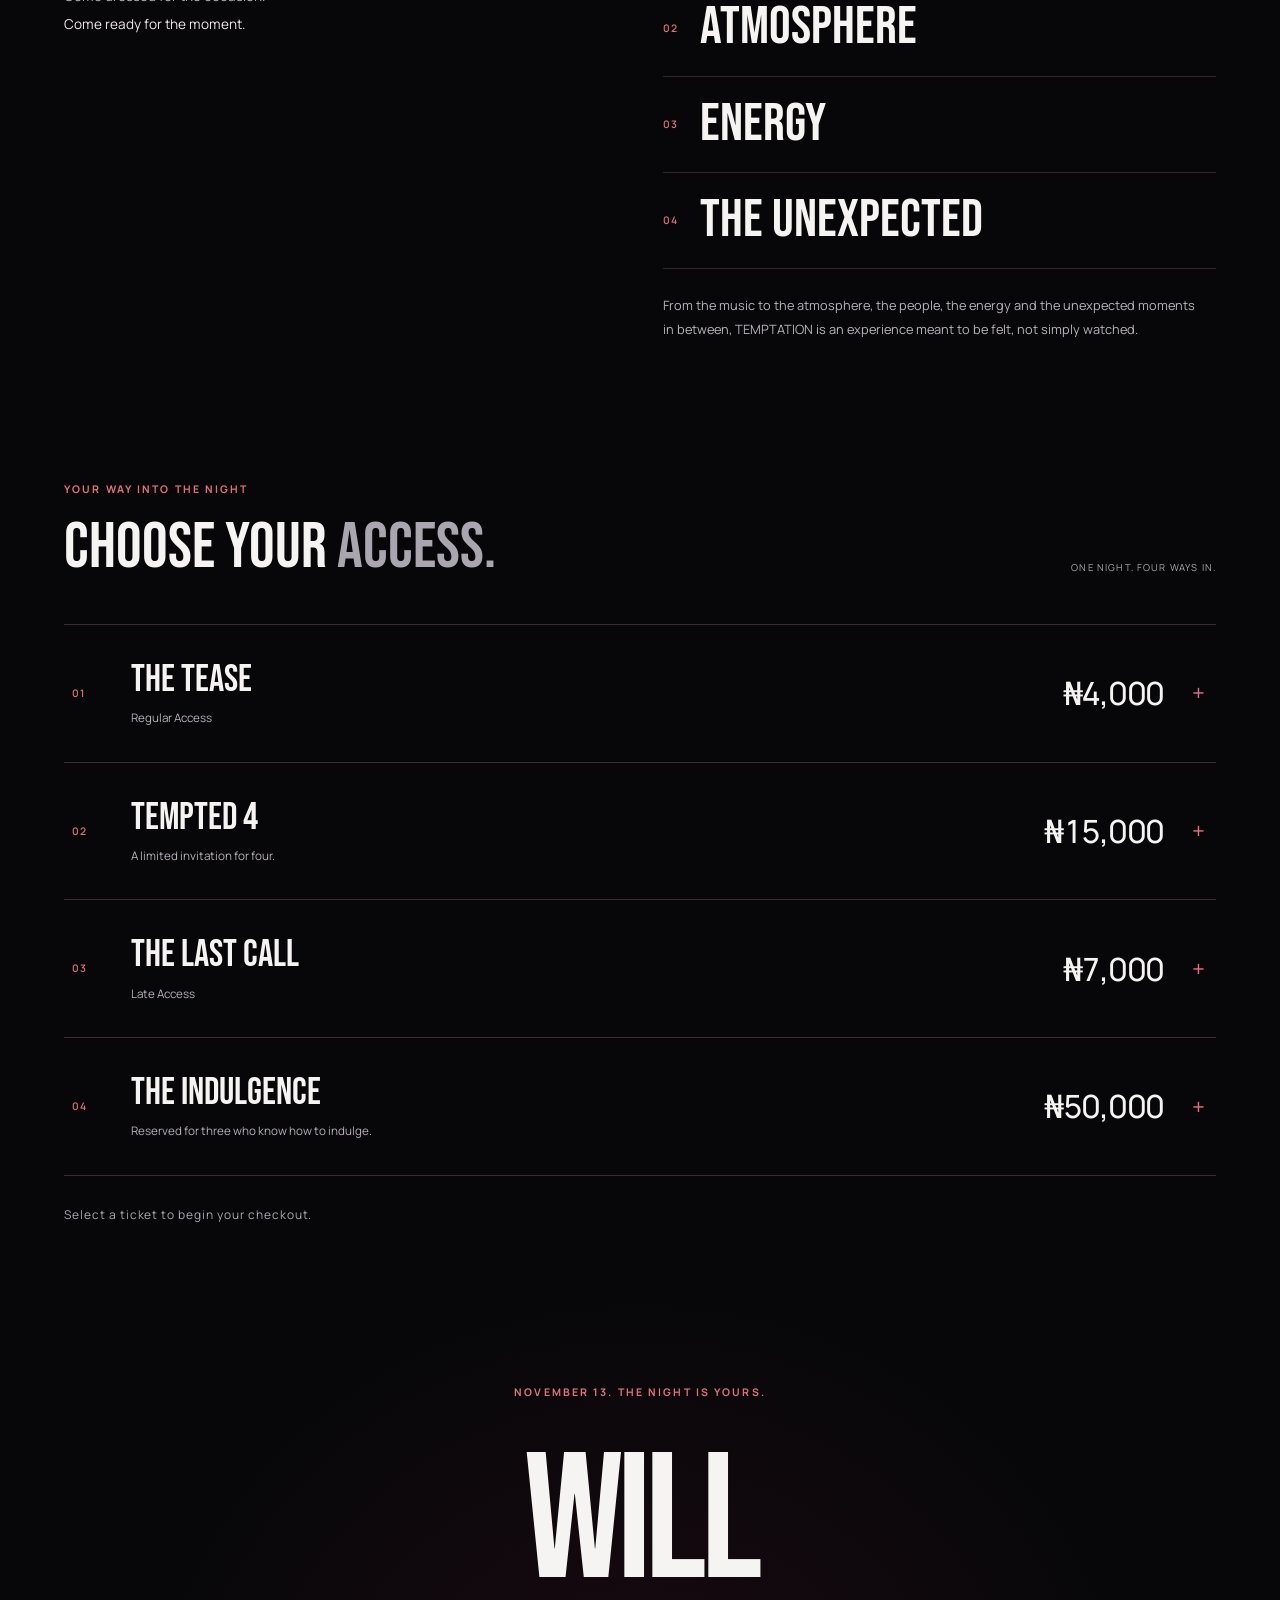
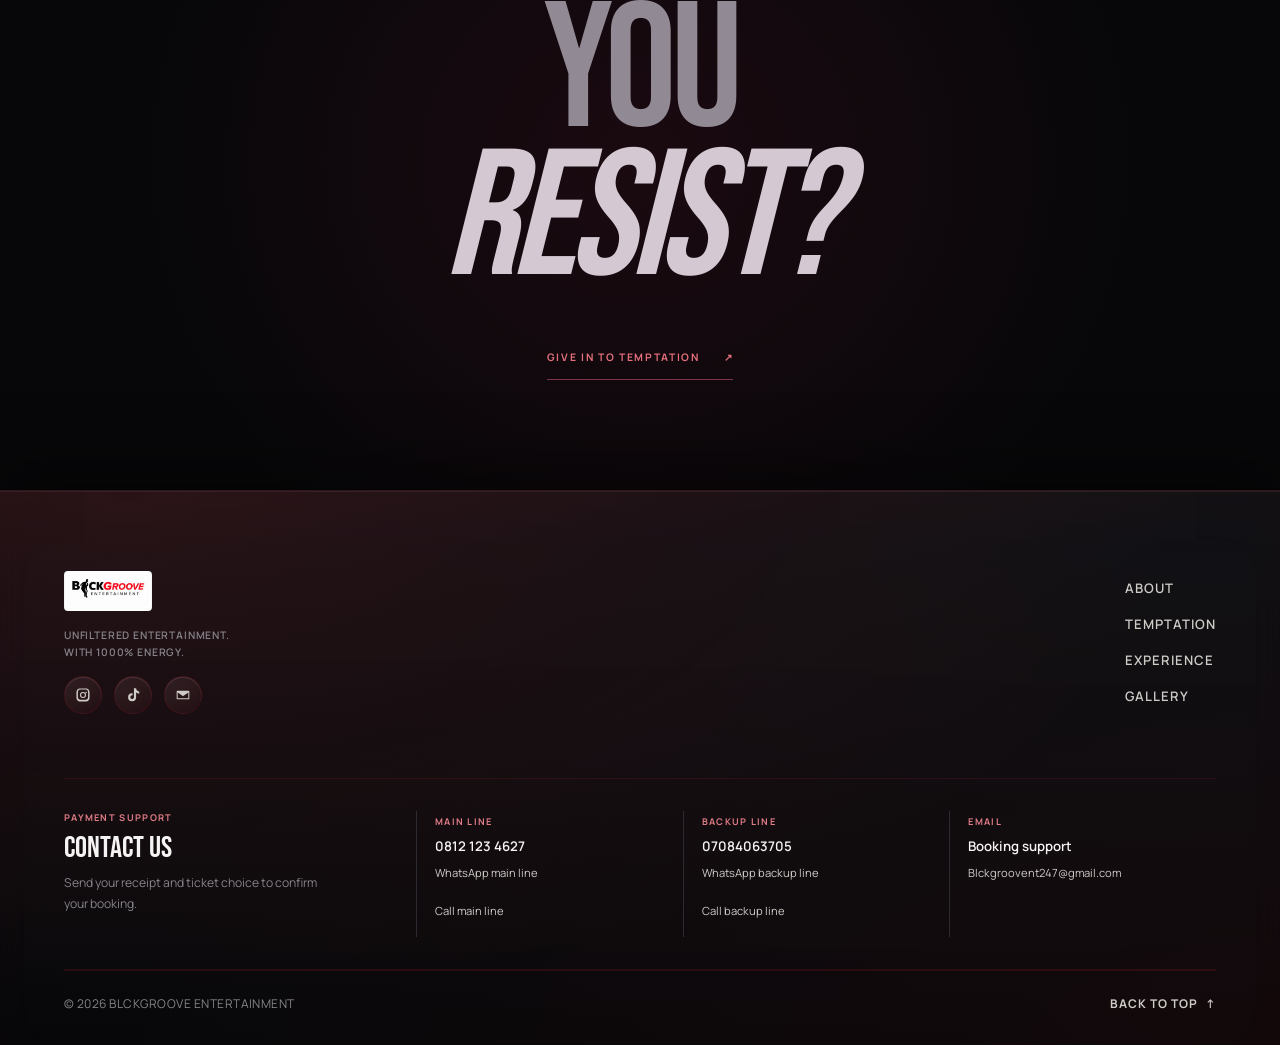
==== commit 1469dc82: "id di" ====
--- a/index.html
+++ b/index.html
@@ -342,7 +342,7 @@
               </li>
               <li>
                 <span>04</span>
-                <h4>Freshers Party <small>2025</small></h4>
+                <h4><button class="picnic-trigger" type="button" data-freshers-open aria-haspopup="dialog" aria-controls="freshers-memories">Freshers Party <span aria-hidden="true">&nearr;</span><small>2025 &middot; View memories</small></button></h4>
               </li>
               <li>
                 <span>05</span>
@@ -1074,6 +1074,7 @@
     <script src="js/brand-statement.js"></script>
     <script src="js/memories.js"></script>
     <script src="js/picnic.js"></script>
+    <script src="js/freshers.js"></script>
     <script src="js/temptation.js"></script>
     <script src="js/main.js"></script>
   </body>
--- a/css/picnic.css
+++ b/css/picnic.css
@@ -19,8 +19,8 @@
 .picnic__heading { display: flex; align-items: baseline; justify-content: space-between; gap: 16px; margin: 40px 0 28px; padding-bottom: 16px; border-bottom: 1px solid #342a30; }
 .picnic h3 { font: 400 clamp(1.8rem, 3vw, 2.8rem)/1 var(--font-display); margin: 0; }
 .picnic__heading > span { color: #b9aeb5; }
-.picnic__wall { columns: 3; column-gap: 22px; padding: 8px; }
-.picnic__photo { break-inside: avoid; margin: 0 0 26px; padding: 8px 8px 12px; background: #e9e1d4; color: #453c38; transform: rotate(-2deg); }
+.picnic__wall { columns: 4; column-gap: 18px; padding: 8px; }
+.picnic__photo { break-inside: avoid; margin: 0 0 20px; padding: 6px 6px 10px; background: #e9e1d4; color: #453c38; transform: rotate(-2deg); }
 .picnic__photo:nth-child(even) { transform: rotate(2deg); }
 .picnic__photo img { width: 100%; height: auto; }
 .picnic__photo figcaption { display: flex; justify-content: space-between; padding-top: 12px; font-size: .55rem; letter-spacing: .1em; }
@@ -64,7 +64,7 @@
   .picnic__bar { padding: 8px 16px; }
   .picnic__bar > span { font-size: .5rem; }
   .picnic__content { padding: 24px 18px 32px; }
-  .picnic__wall { columns: 2; column-gap: 16px; }
+  .picnic__wall { columns: 2; column-gap: 16px; max-width: 420px; margin-inline: auto; padding-inline: 16px; }
   .picnic__heading { align-items: start; flex-direction: column; gap: 10px; }
   .picnic__film figcaption { font-size: .5rem; }
 }
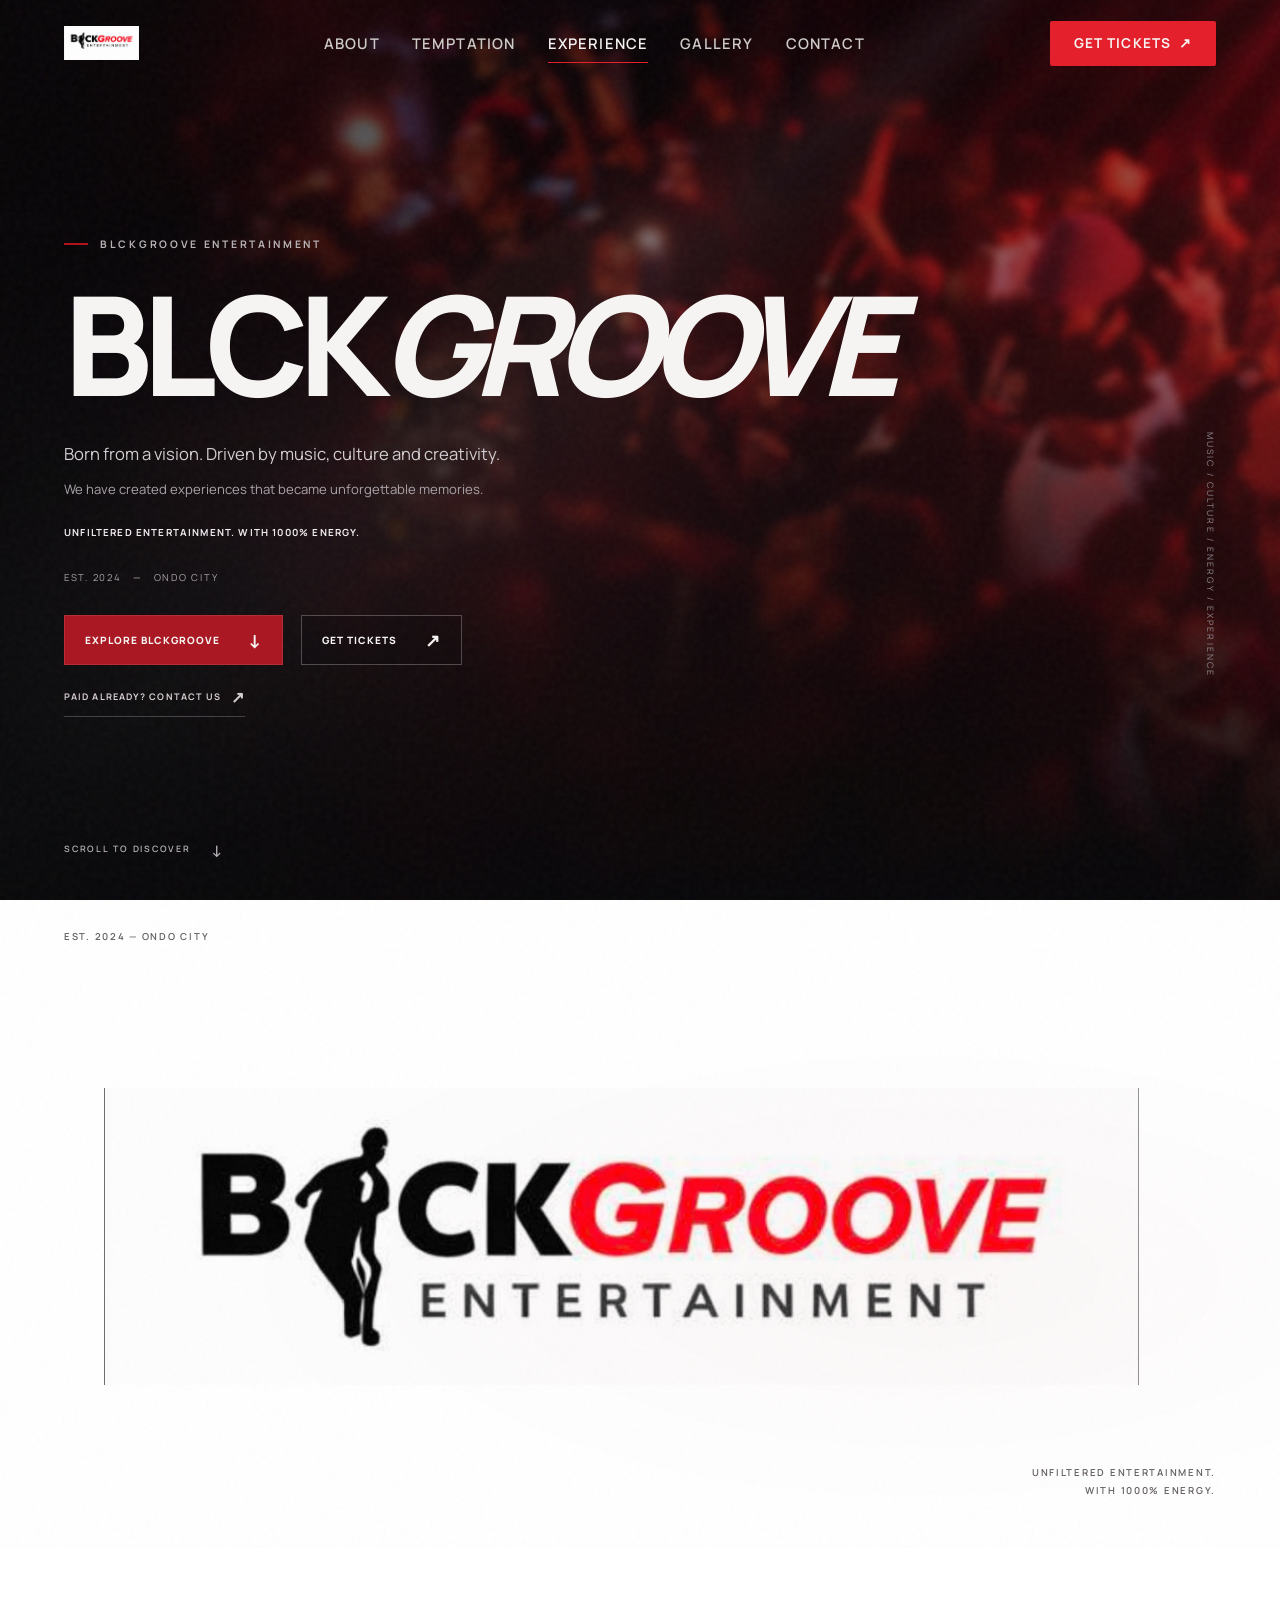
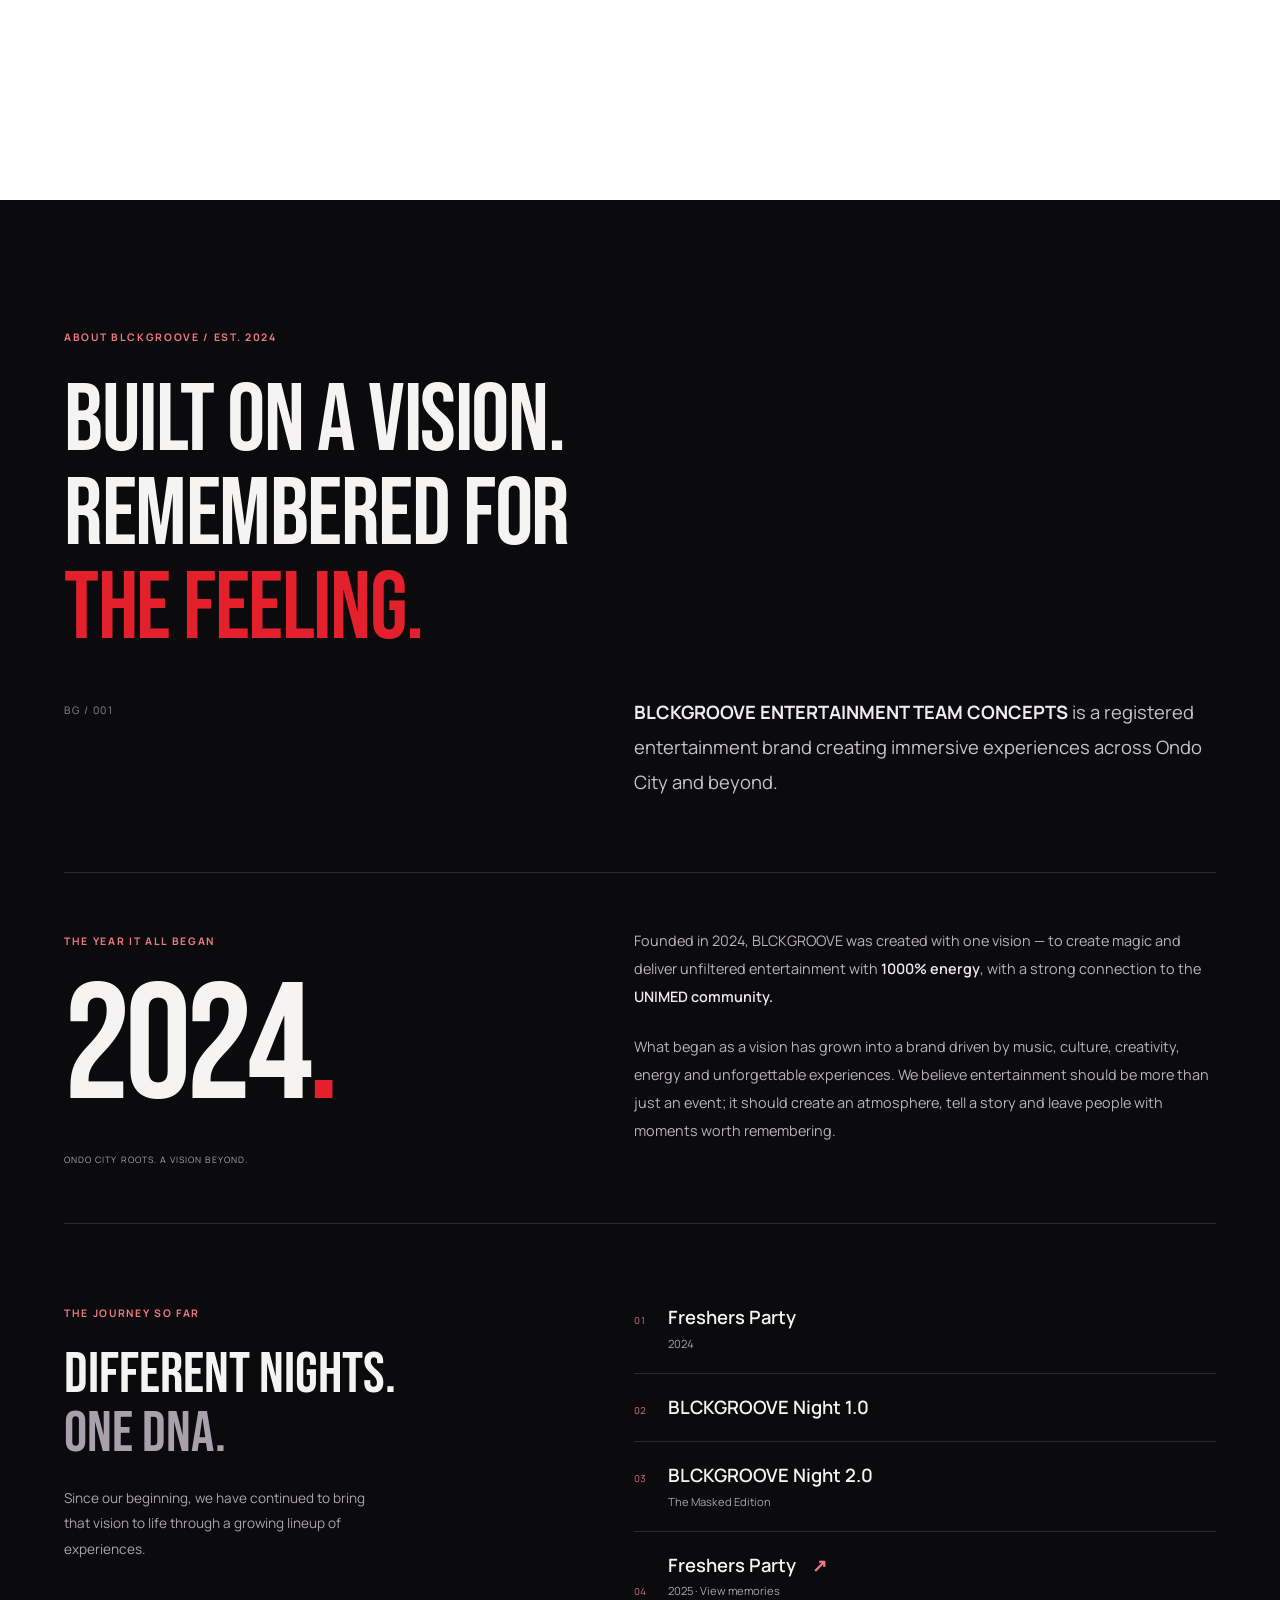
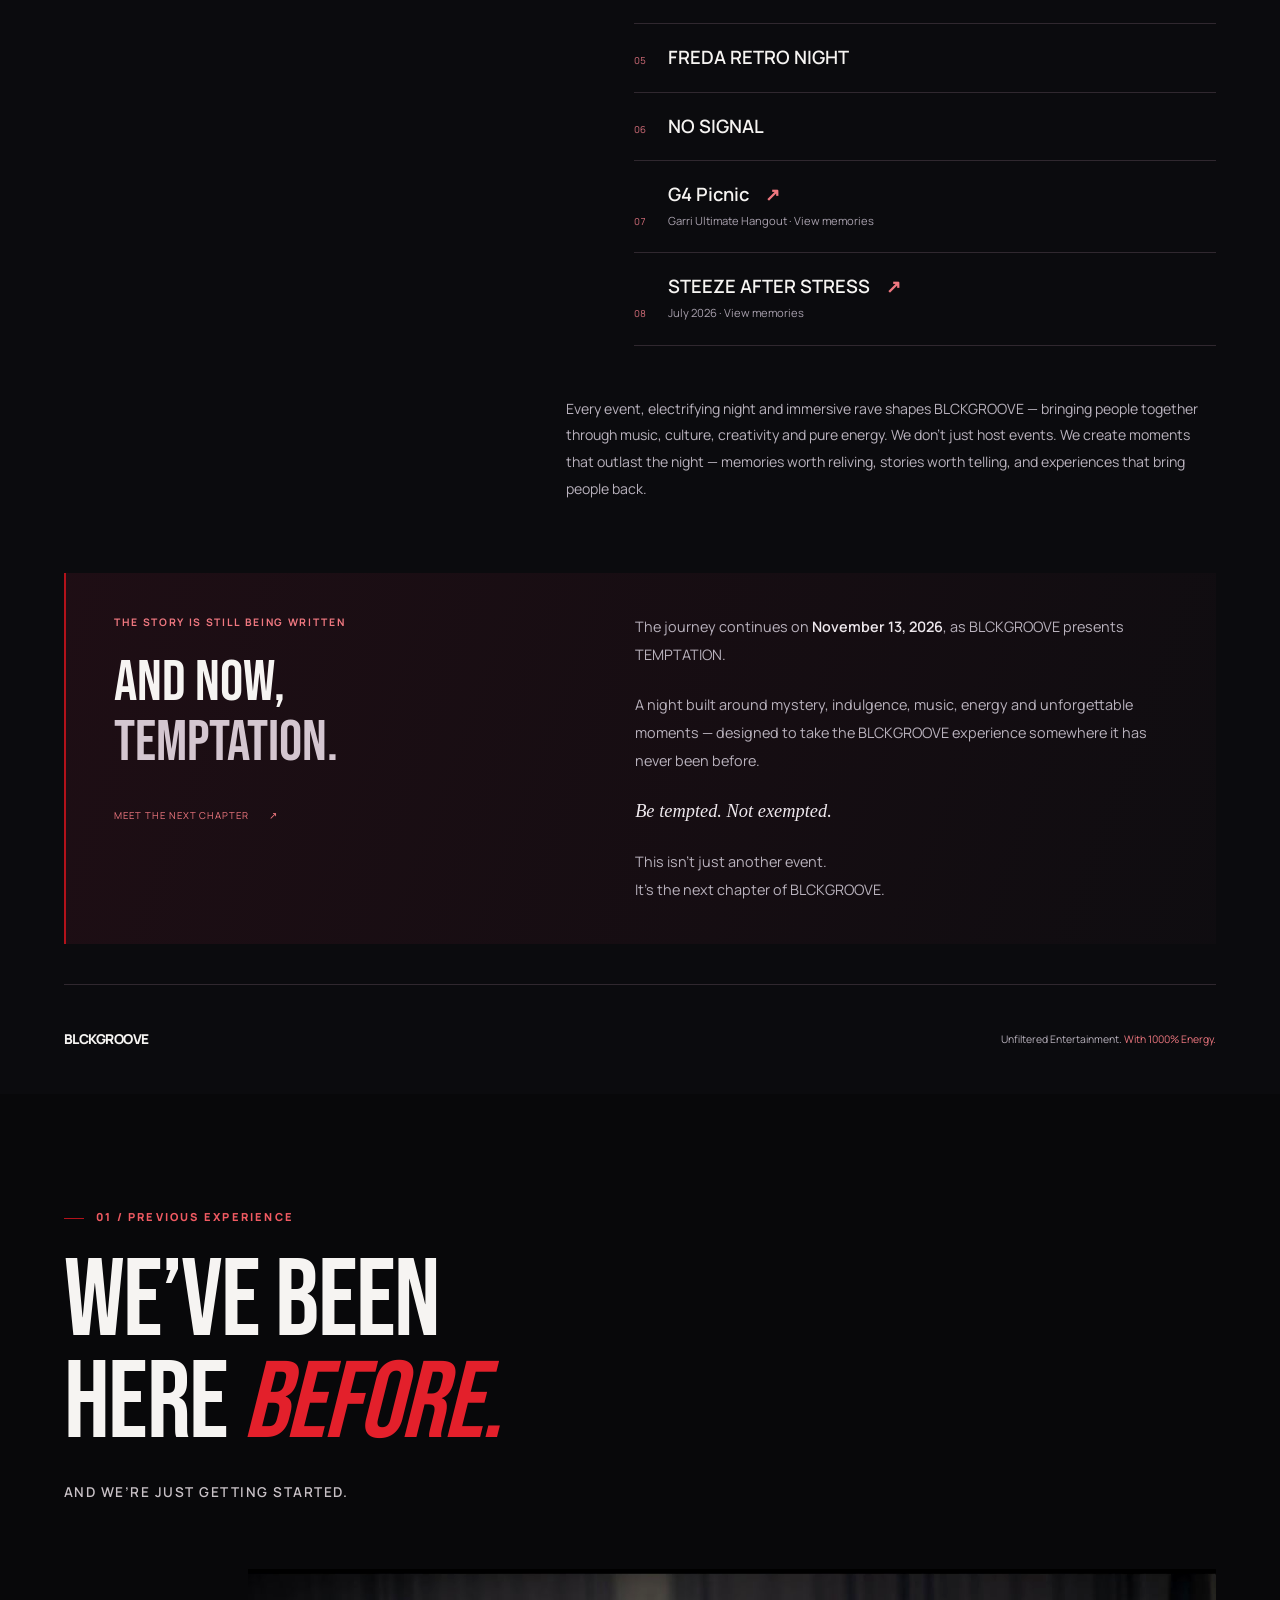
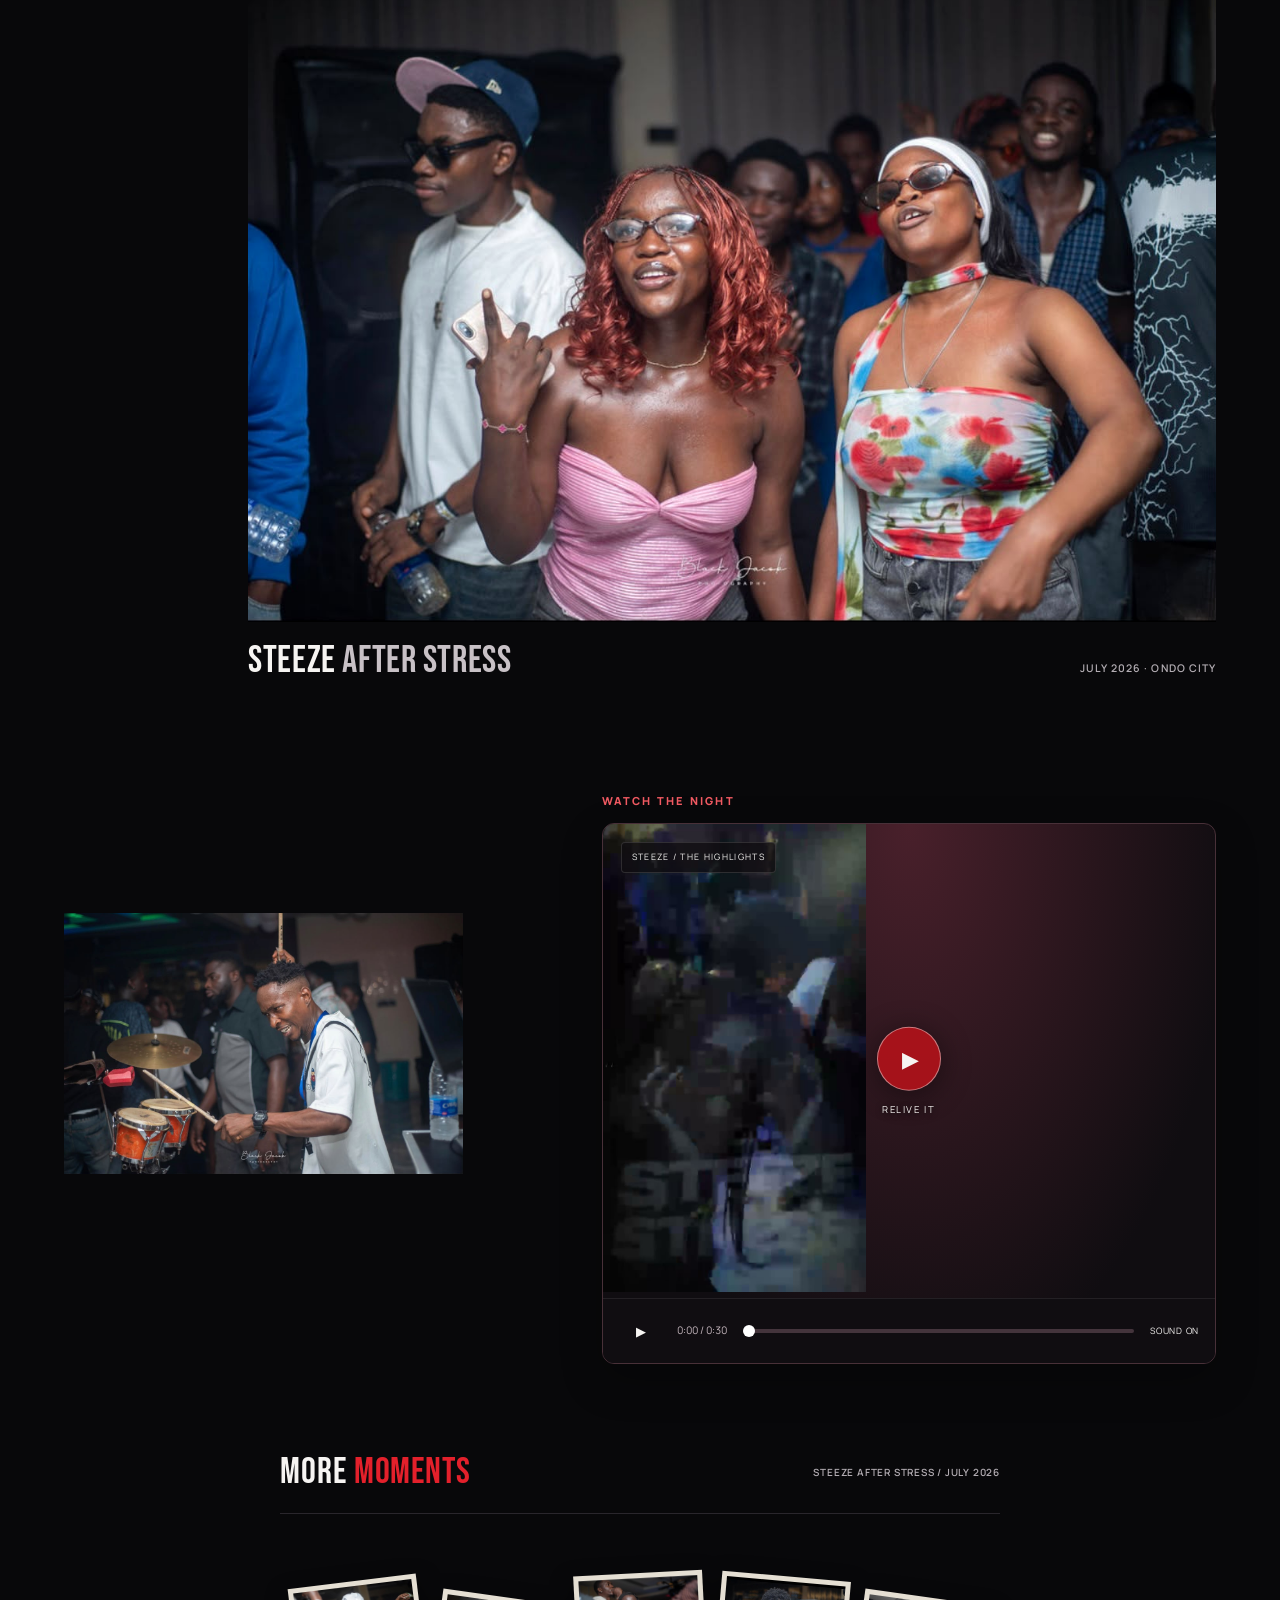
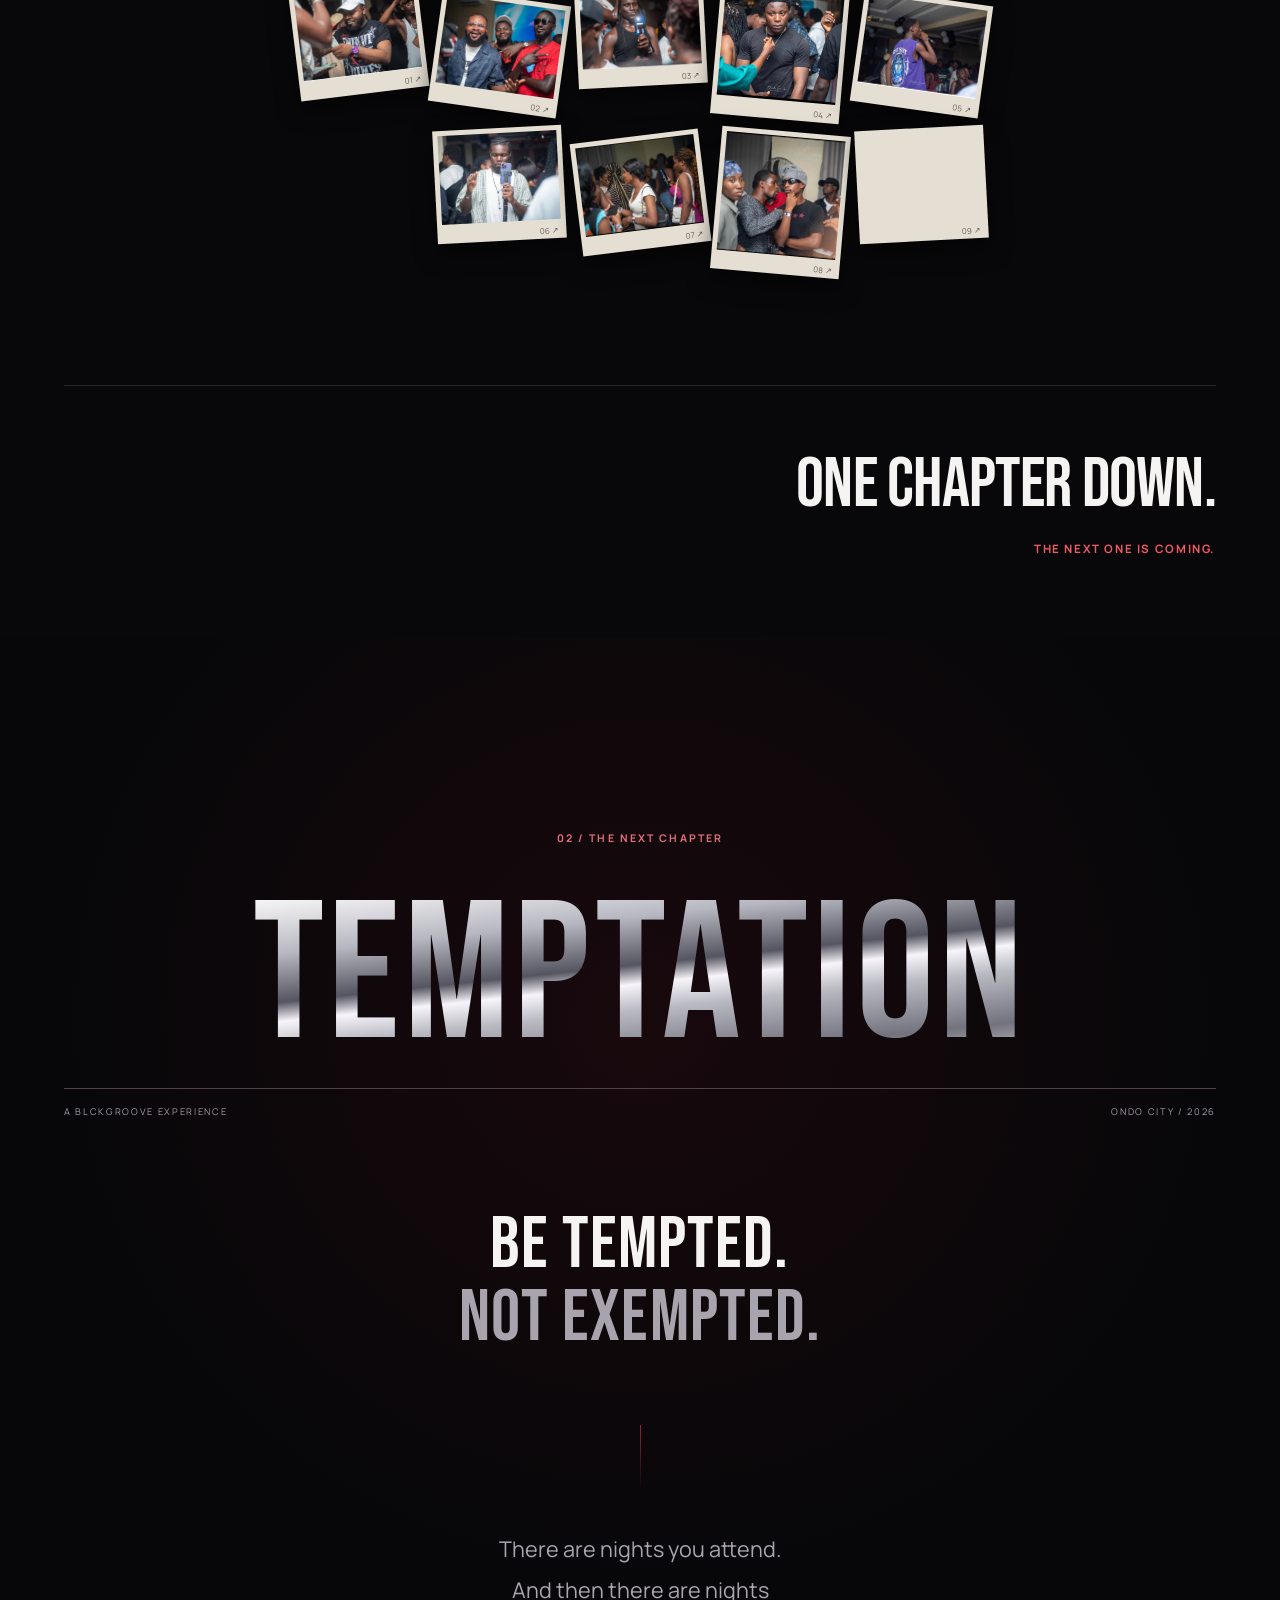
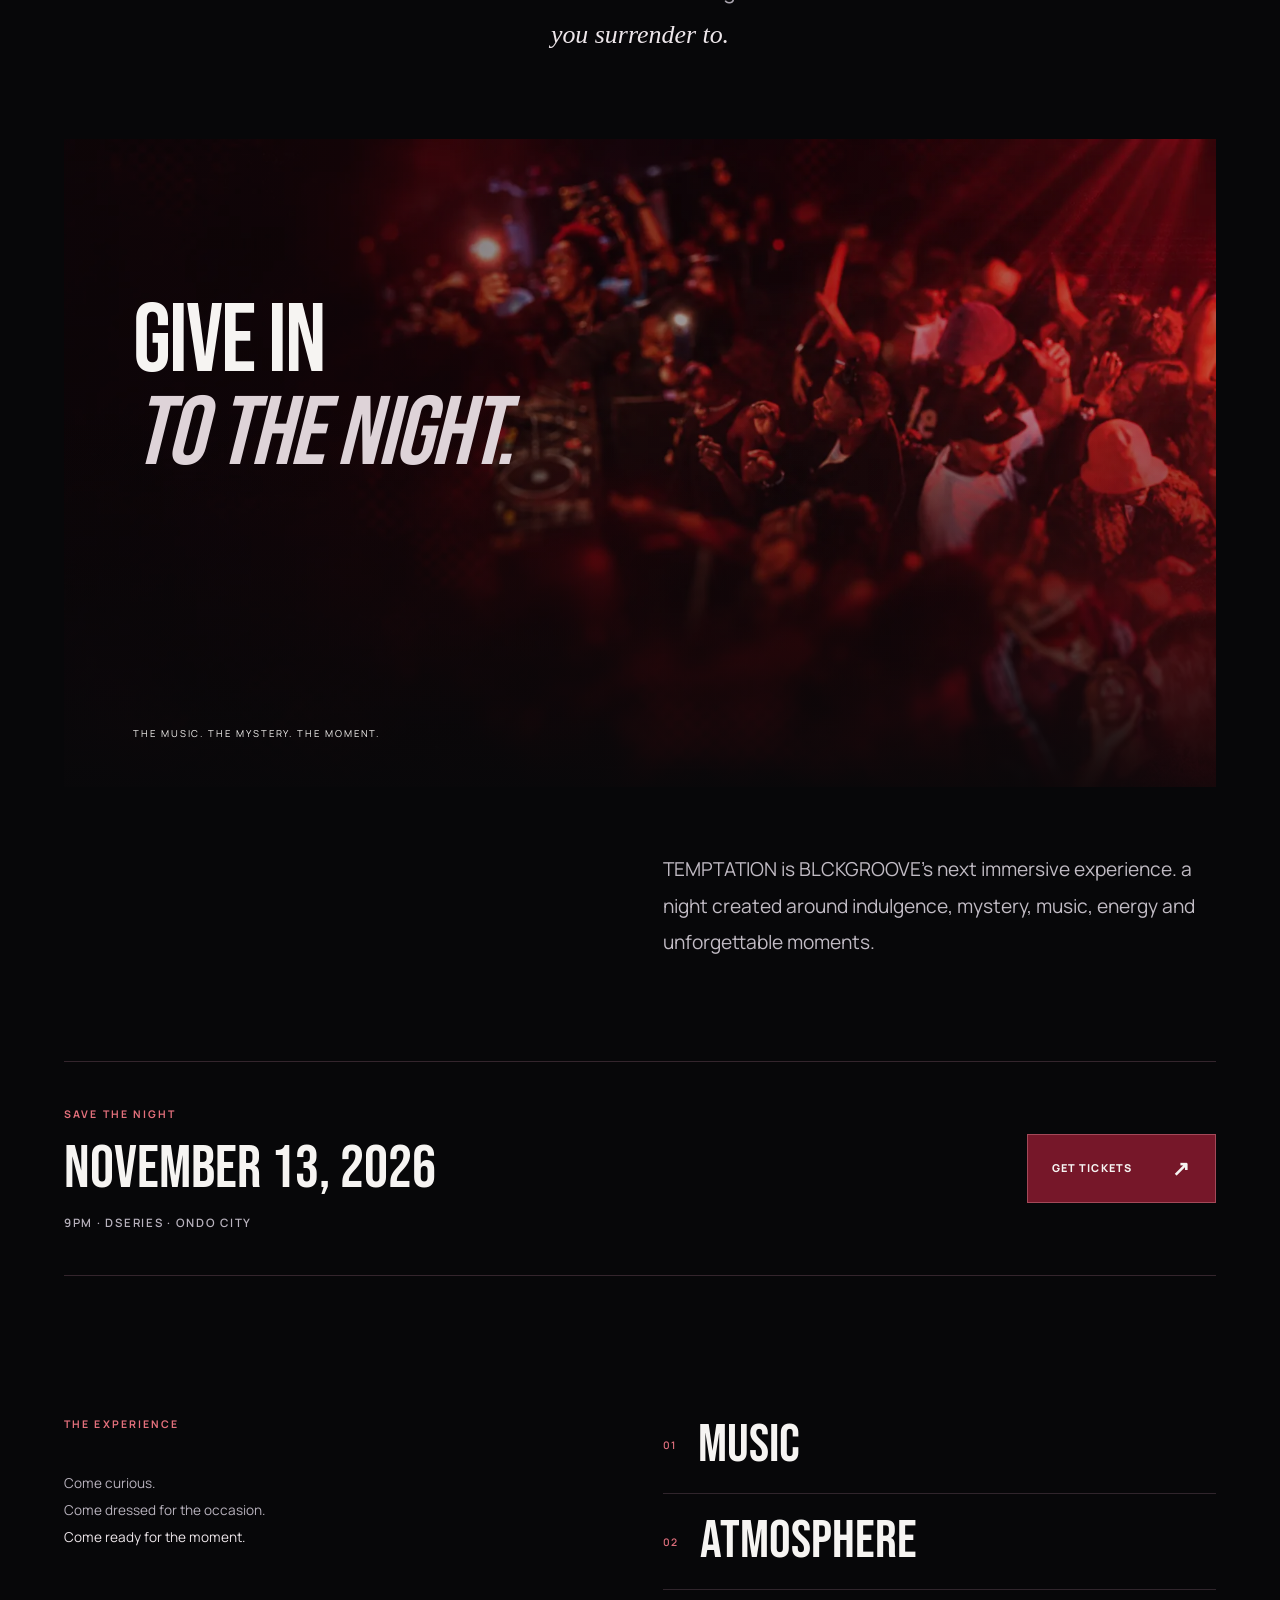
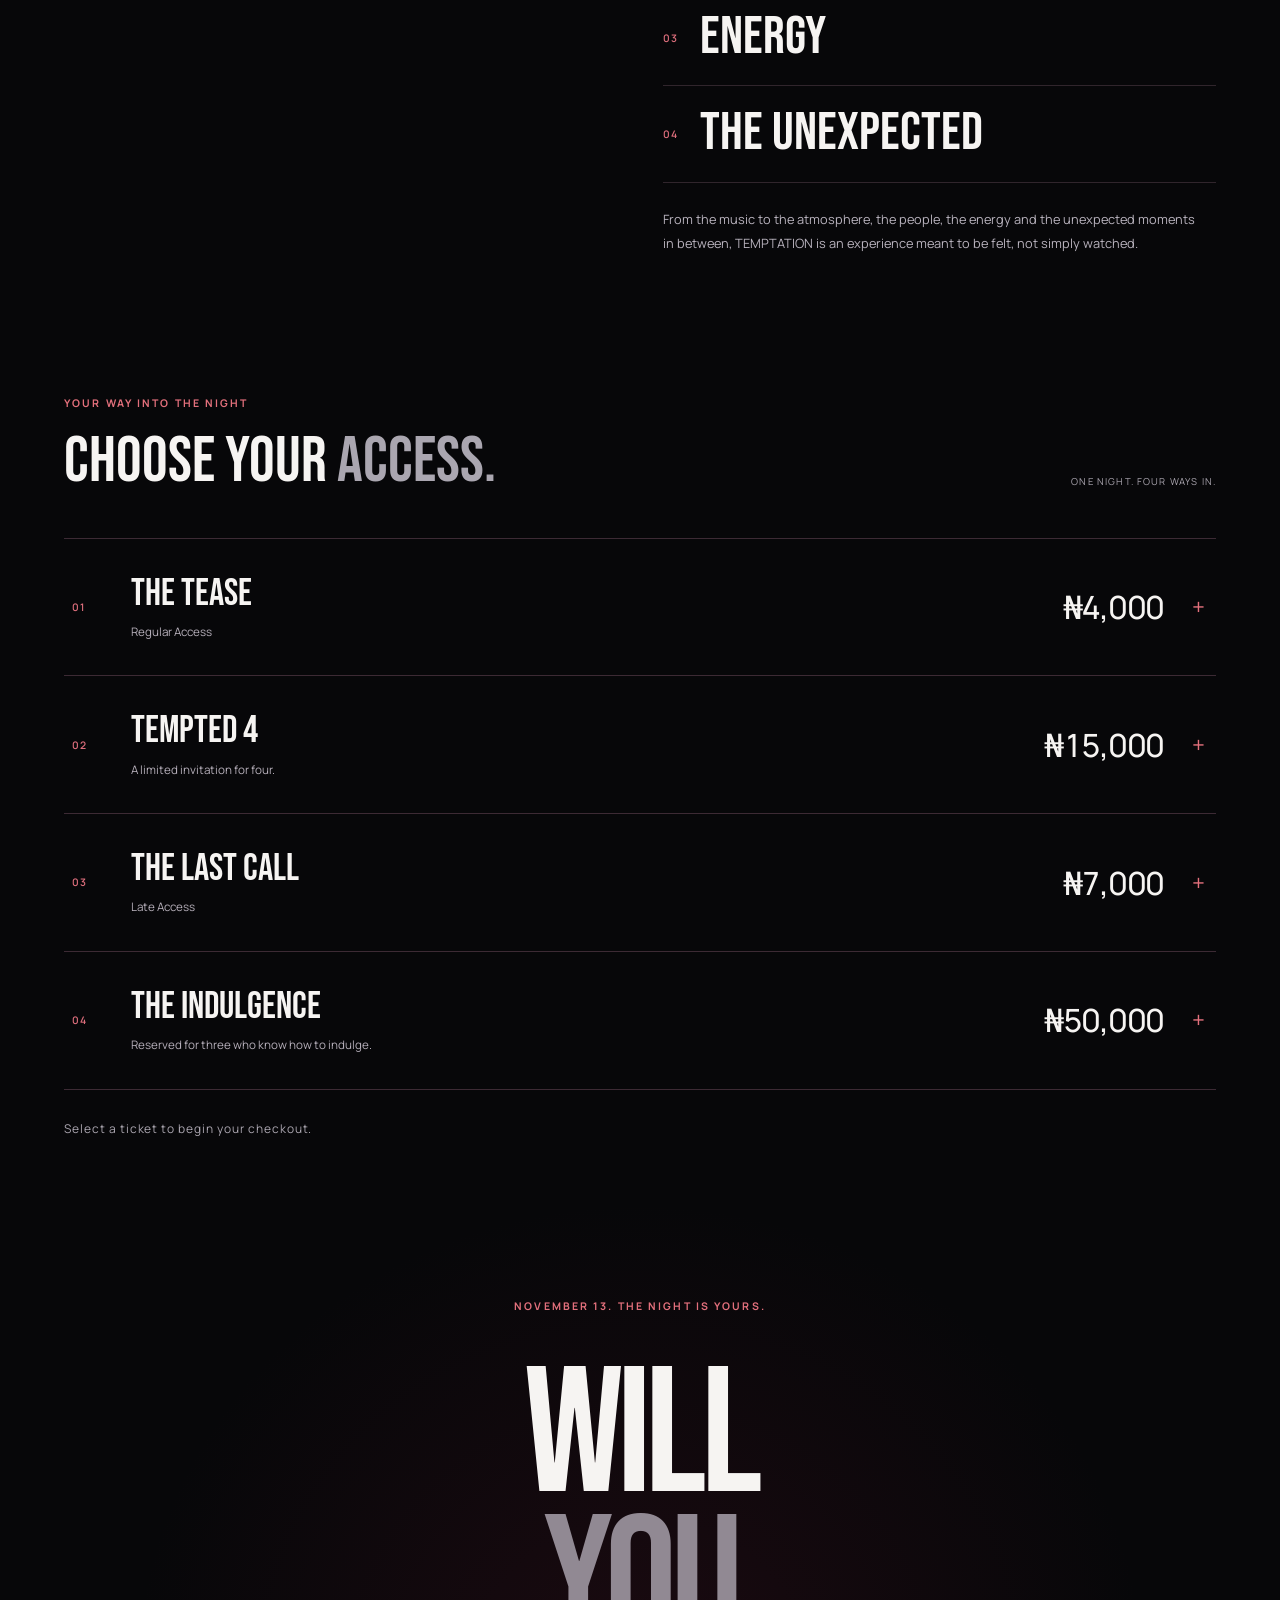
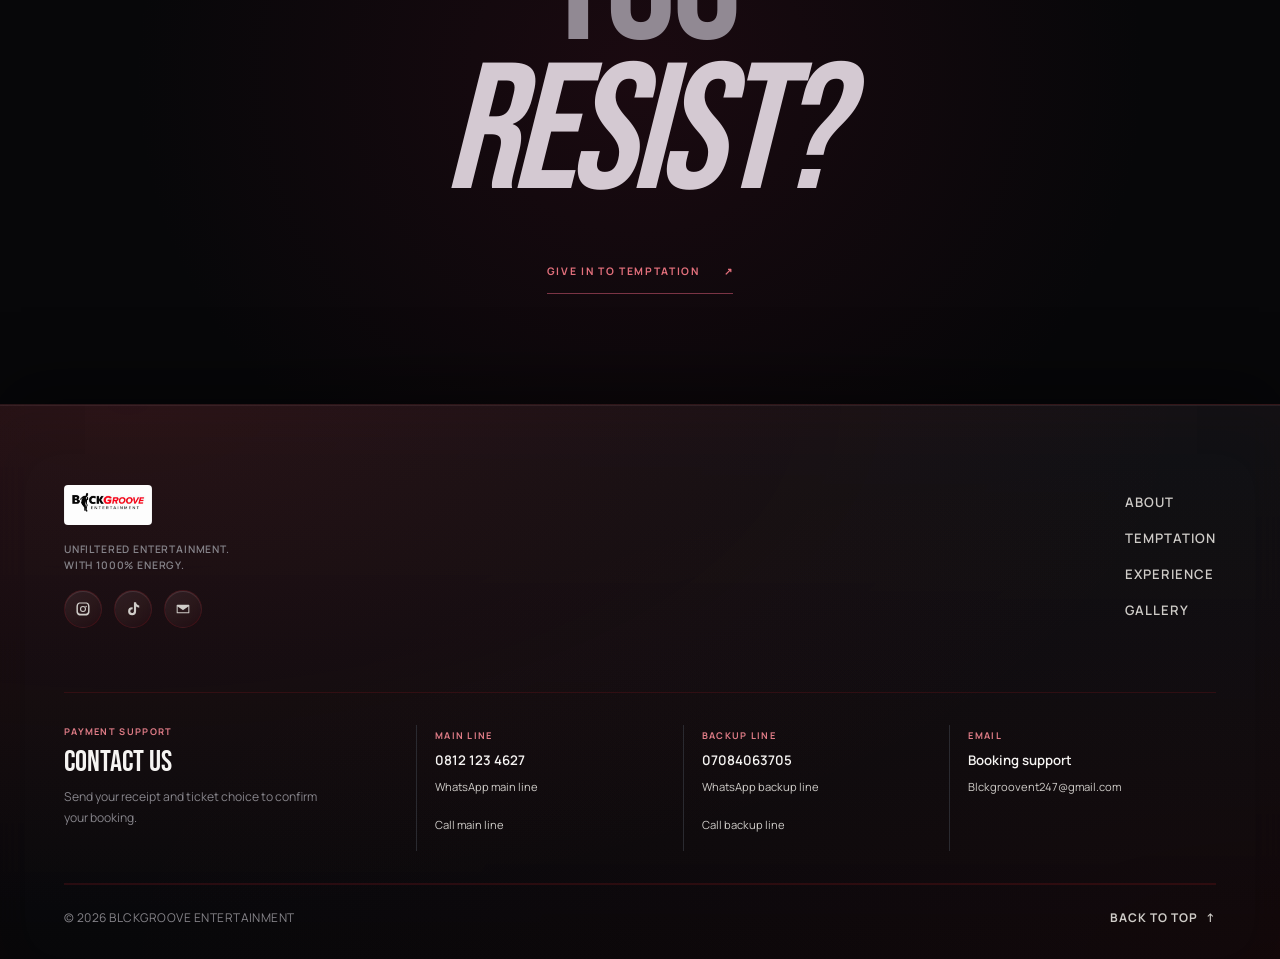
==== commit 80e53560: "id di" ====
--- a/index.html
+++ b/index.html
@@ -358,7 +358,7 @@
               </li>
               <li>
                 <span>08</span>
-                <h4>STEEZE AFTER STRESS <small>July 2026</small></h4>
+                <h4><button class="picnic-trigger" type="button" data-steeze-open aria-haspopup="dialog" aria-controls="steeze-memories">STEEZE AFTER STRESS <span aria-hidden="true">&nearr;</span><small>July 2026 &middot; View memories</small></button></h4>
               </li>
             </ol>
           </div>
@@ -447,60 +447,19 @@
             </figure>
             <div class="memories__film" data-reveal>
               <p class="memories__label">WATCH THE NIGHT</p>
-              <div class="memories__player">
-                <video
-                  muted
-                  playsinline
-                  preload="none"
-                  controls
-                  poster="assets/images/WhatsApp%20Image%202026-09-22%20at%2016.36.47.jpeg"
-                  aria-label="Steeze After Stress event film"
-                >
-                  <source
-                    src="assets/videos/steeze-after-stress-30s.mp4"
-                    type="video/mp4"
-                  />
-                  Your browser does not support this video.
-                </video>
-                <button
-                  class="memories__play"
-                  type="button"
-                  hidden
-                  aria-label="Play the Steeze After Stress film"
-                >
-                  <svg viewBox="0 0 64 64" aria-hidden="true">
-                    <path d="M19 10 53 32 19 54Z" />
-                  </svg>
-                </button>
-                <button
-                  class="memories__sound"
-                  type="button"
-                  hidden
-                  aria-label="Enable sound"
-                  aria-pressed="false"
-                >
-                  <svg viewBox="0 0 24 24" aria-hidden="true">
-                    <path d="M11 5 6 9H3v6h3l5 4Z" />
-                    <path class="memories__sound-off" d="m16 9 6 6m0-6-6 6" />
-                    <path
-                      class="memories__sound-on"
-                      d="M15 8a6 6 0 0 1 0 8m3-11a10 10 0 0 1 0 14"
-                    />
-                  </svg>
-                  <span>Enable sound</span>
-                </button>
-                <input
-                  class="memories__seek"
-                  type="range"
-                  min="0"
-                  max="100"
-                  value="0"
-                  step="0.1"
-                  hidden
-                  aria-label="Seek through film"
-                />
-              </div>
-              <p class="memories__video-status" role="status"></p>
+        <div class="picnic__player">
+          <video playsinline preload="none" poster="assets/images/steeze-poster.jpg" aria-label="Steeze After Stress highlights, 30 seconds"><source src="assets/videos/steeze-after-stress-30s.mp4" type="video/mp4"></video>
+          <span class="picnic__film-tag">STEEZE / THE HIGHLIGHTS</span>
+          <button type="button" class="picnic__big-play" aria-label="Play Steeze After Stress highlights"><span aria-hidden="true">▶</span><small>RELIVE IT</small></button>
+          <div class="picnic__controls">
+            <button type="button" data-film-play aria-label="Play video">▶</button>
+            <span class="picnic__time">0:00 / 0:30</span>
+            <input class="picnic__progress" type="range" min="0" max="30" step="0.1" value="0" aria-label="Video progress" disabled>
+            <button type="button" data-film-sound aria-label="Mute video" aria-pressed="false">SOUND ON</button>
+          </div>
+        </div>
+        <p class="picnic__status" role="status"></p>
+
             </div>
           </div>
           <div class="memories__wall" id="gallery">
@@ -1072,7 +1031,9 @@
     <script src="js/footer.js"></script>
     <script src="js/hero.js"></script>
     <script src="js/brand-statement.js"></script>
+    <script src="js/film-player.js"></script>
     <script src="js/memories.js"></script>
+    <script src="js/steeze.js"></script>
     <script src="js/picnic.js"></script>
     <script src="js/freshers.js"></script>
     <script src="js/temptation.js"></script>
--- a/css/picnic.css
+++ b/css/picnic.css
@@ -20,9 +20,9 @@
 .picnic h3 { font: 400 clamp(1.8rem, 3vw, 2.8rem)/1 var(--font-display); margin: 0; }
 .picnic__heading > span { color: #b9aeb5; }
 .picnic__wall { columns: 4; column-gap: 18px; padding: 8px; }
-.picnic__photo { break-inside: avoid; margin: 0 0 20px; padding: 6px 6px 10px; background: #e9e1d4; color: #453c38; transform: rotate(-2deg); }
+.picnic__photo { display: grid; grid-template-rows: minmax(0, 1fr) auto; aspect-ratio: 1; break-inside: avoid; margin: 0 0 20px; padding: 6px 6px 10px; background: #e9e1d4; color: #453c38; transform: rotate(-2deg); }
 .picnic__photo:nth-child(even) { transform: rotate(2deg); }
-.picnic__photo img { width: 100%; height: auto; }
+.picnic__photo img { width: 100%; height: 100%; object-fit: cover; }
 .picnic__photo figcaption { display: flex; justify-content: space-between; padding-top: 12px; font-size: .55rem; letter-spacing: .1em; }
 .picnic__ending { text-align: center; color: #b9aeb5; font-size: .8rem; margin: 28px 0 0; }
 .picnic__player { position: relative; overflow: hidden; border: 1px solid #483038; border-radius: 12px; background: radial-gradient(ellipse at top, #49202b, #100d11 75%); box-shadow: 0 16px 40px #0004; }
@@ -42,7 +42,7 @@
 .picnic__progress:focus-visible { outline: 2px solid #f05a62; outline-offset: 6px; }
 .picnic__status { margin: 8px 0; font-size: .75rem; color: #f07880; }
 .picnic__status:empty { display: none; }
-.picnic__photo button { display: block; position: relative; width: 100%; padding: 0; cursor: zoom-in; }
+.picnic__photo button { display: block; position: relative; width: 100%; min-height: 0; overflow: hidden; padding: 0; cursor: zoom-in; }
 .picnic__photo-hint { position: absolute; bottom: 8px; right: 8px; padding: 6px 8px; background: #100d11d9; color: white; font-size: .5rem; letter-spacing: .08em; }
 .picnic__photo:focus-within, .picnic__photo:hover { transform: rotate(0); }
 .picnic-viewer { width: 100vw; max-width: none; height: 100dvh; max-height: none; margin: 0; border: 0; padding: 72px 28px 28px; background: #09080bf5; color: white; }
